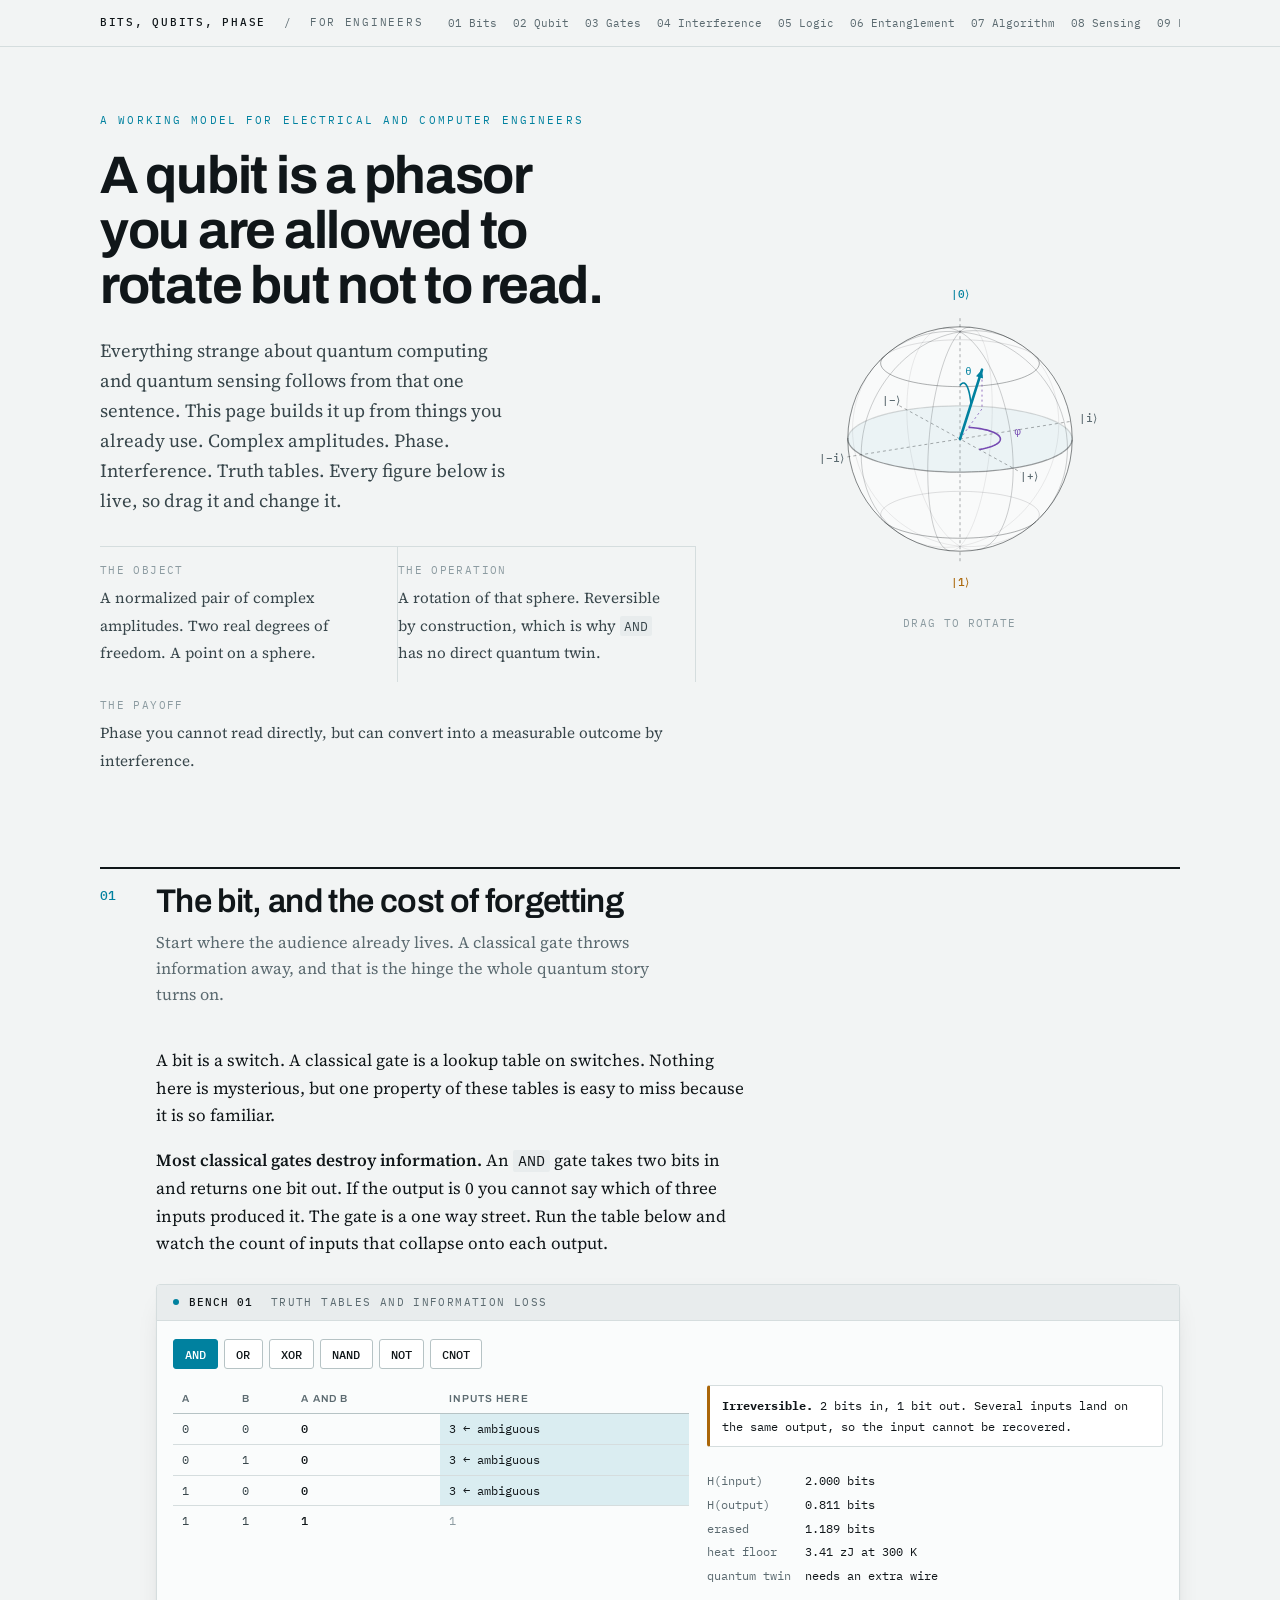
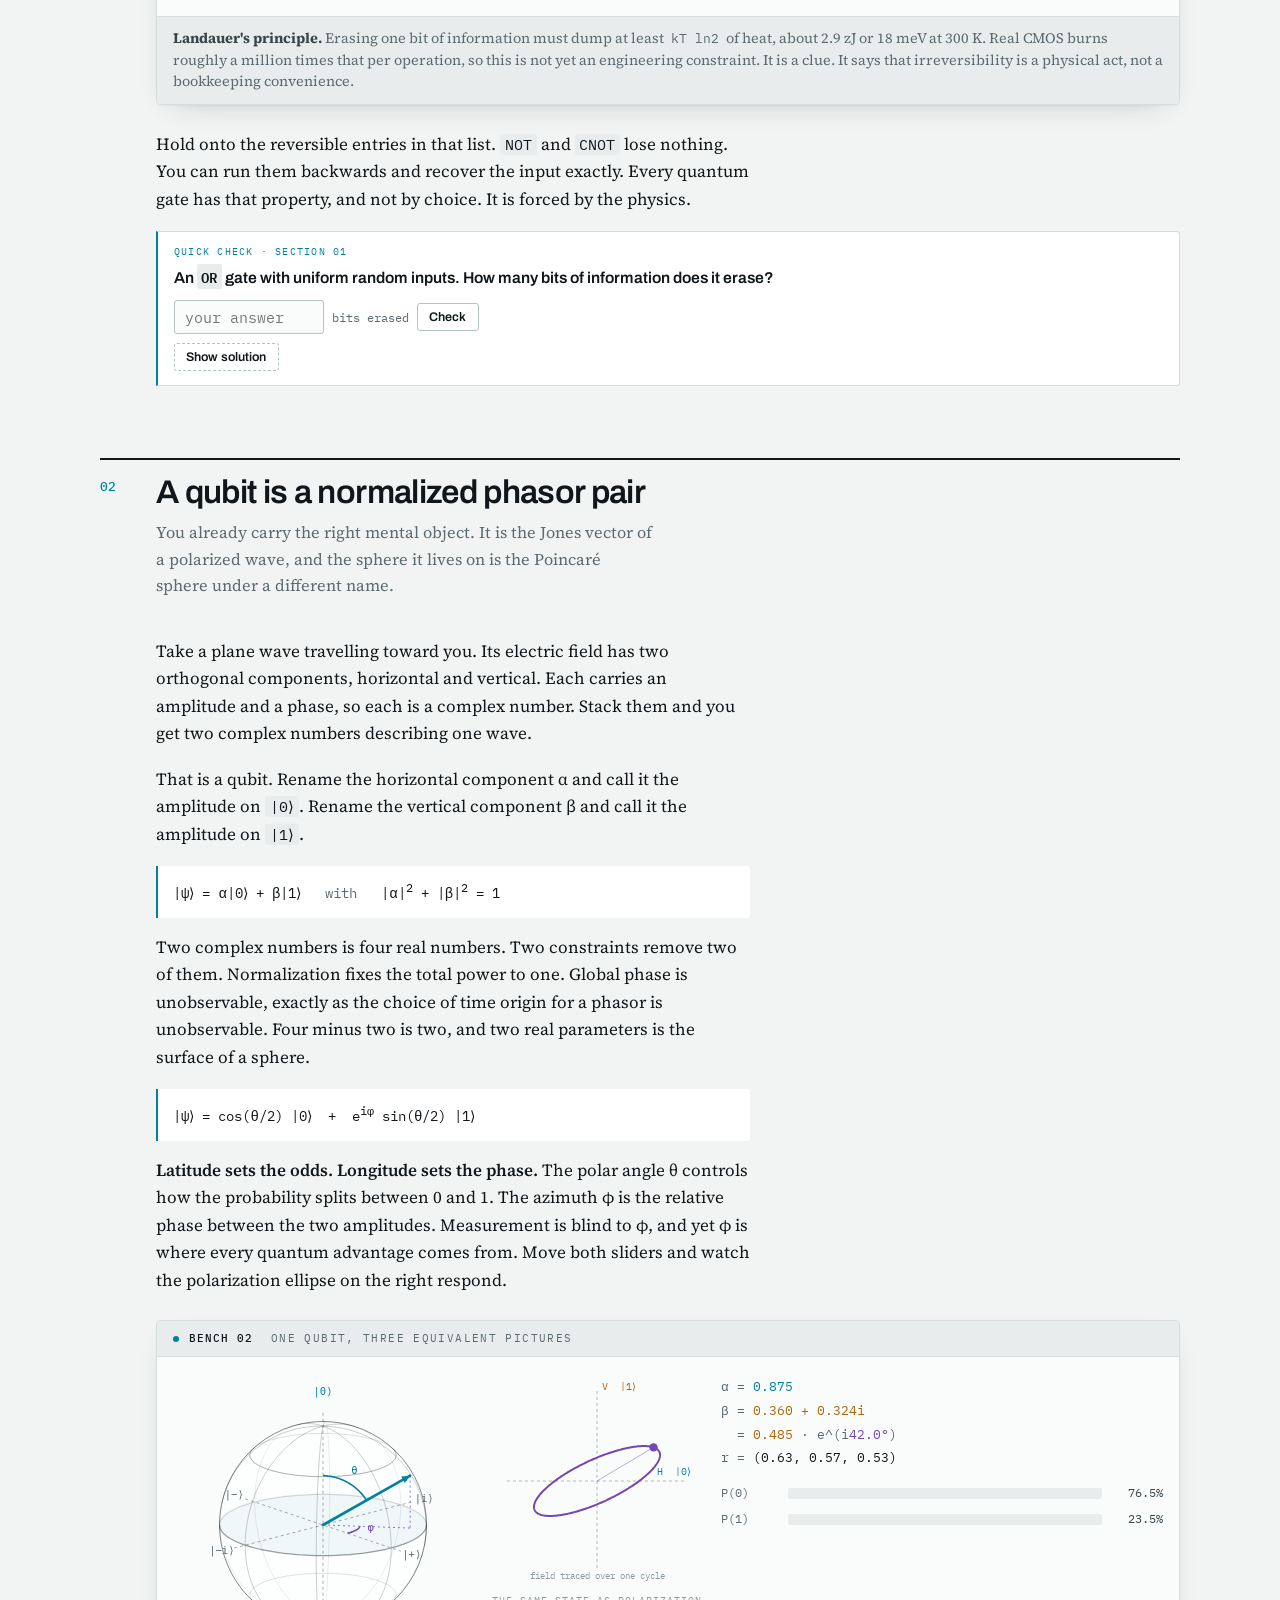
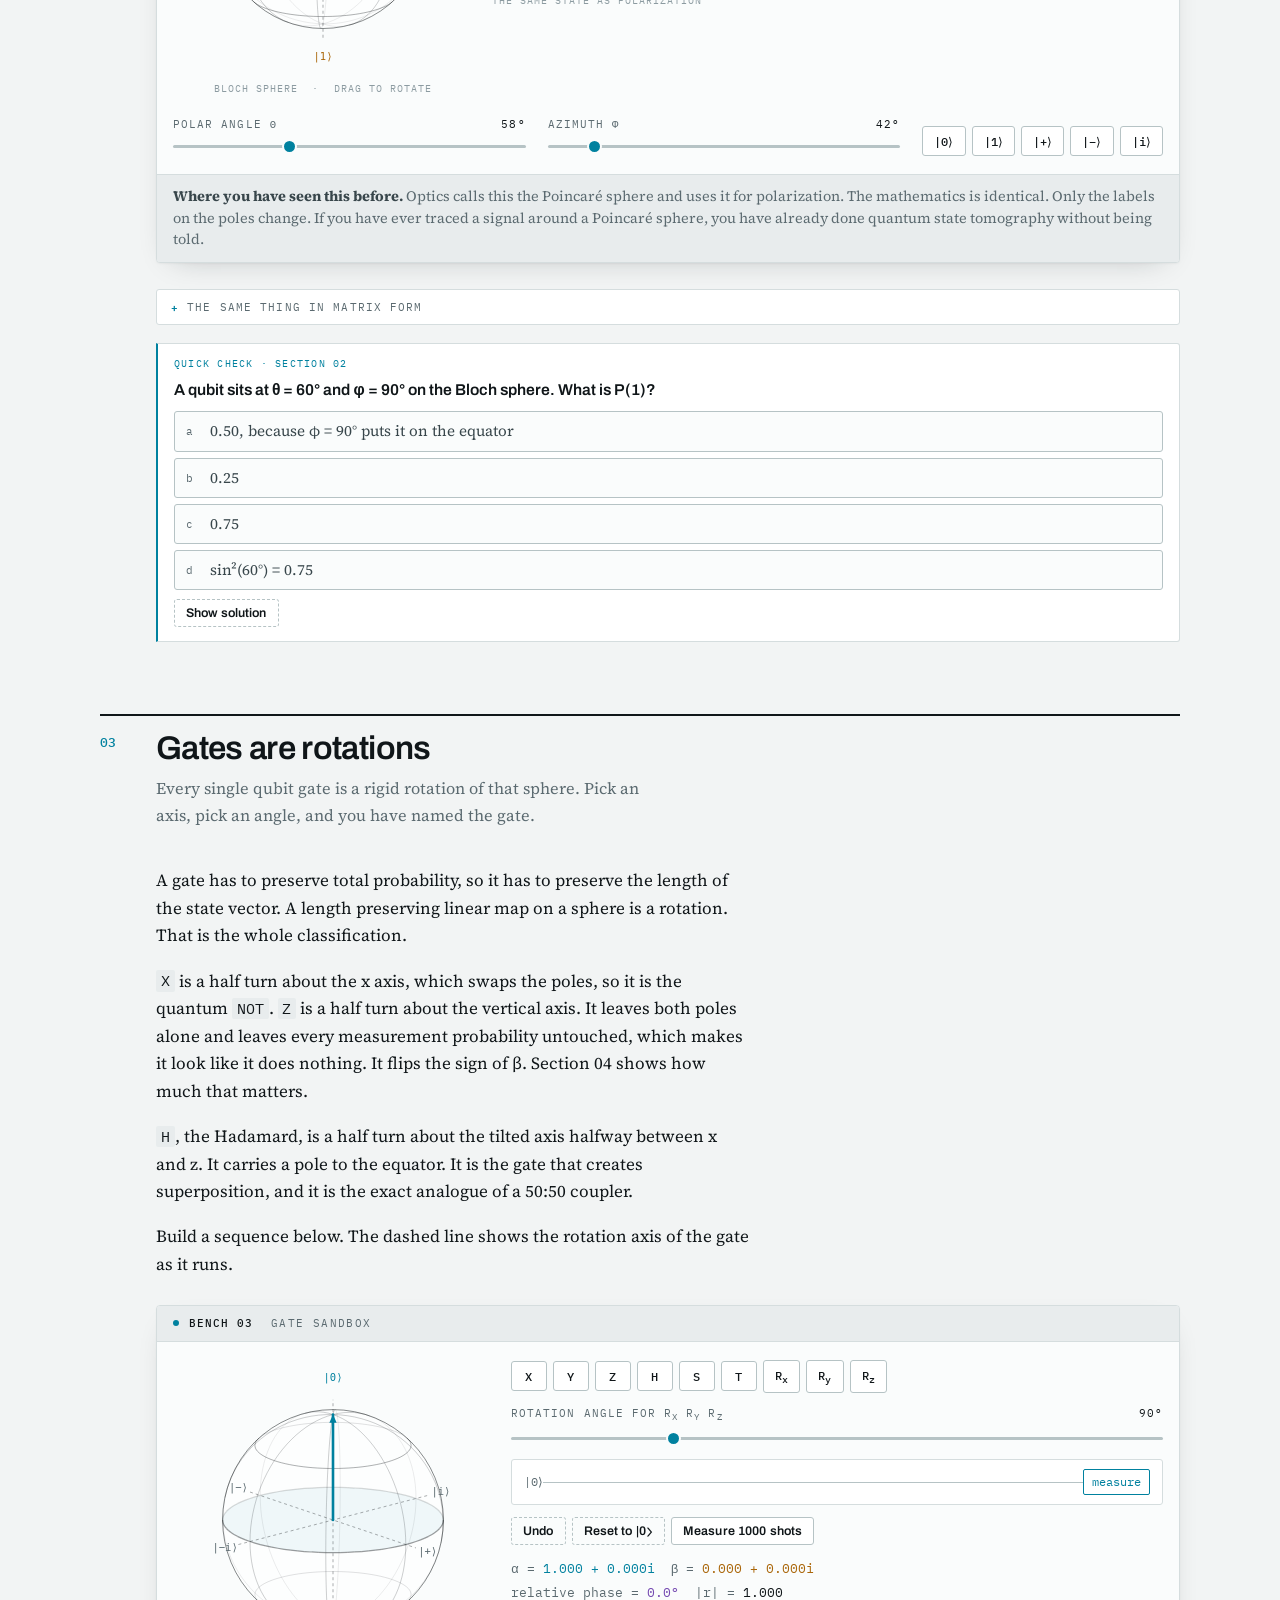
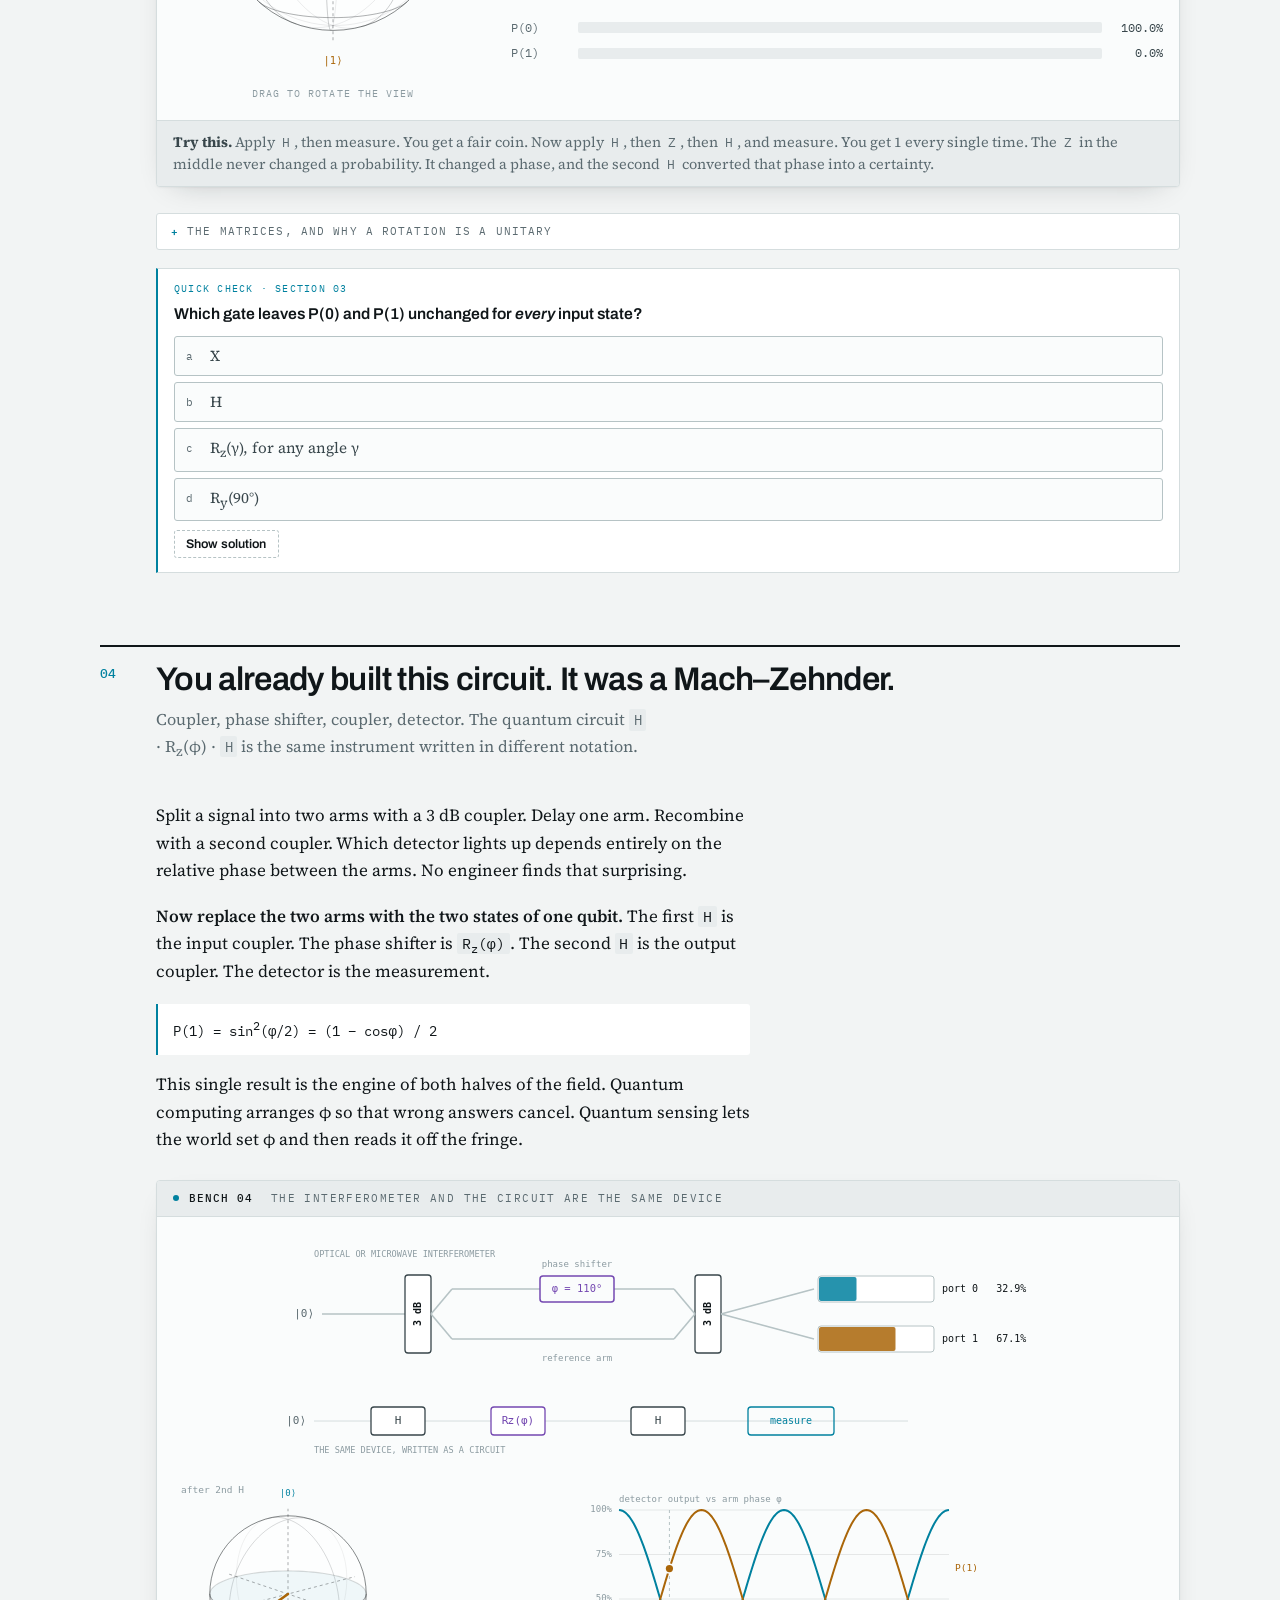
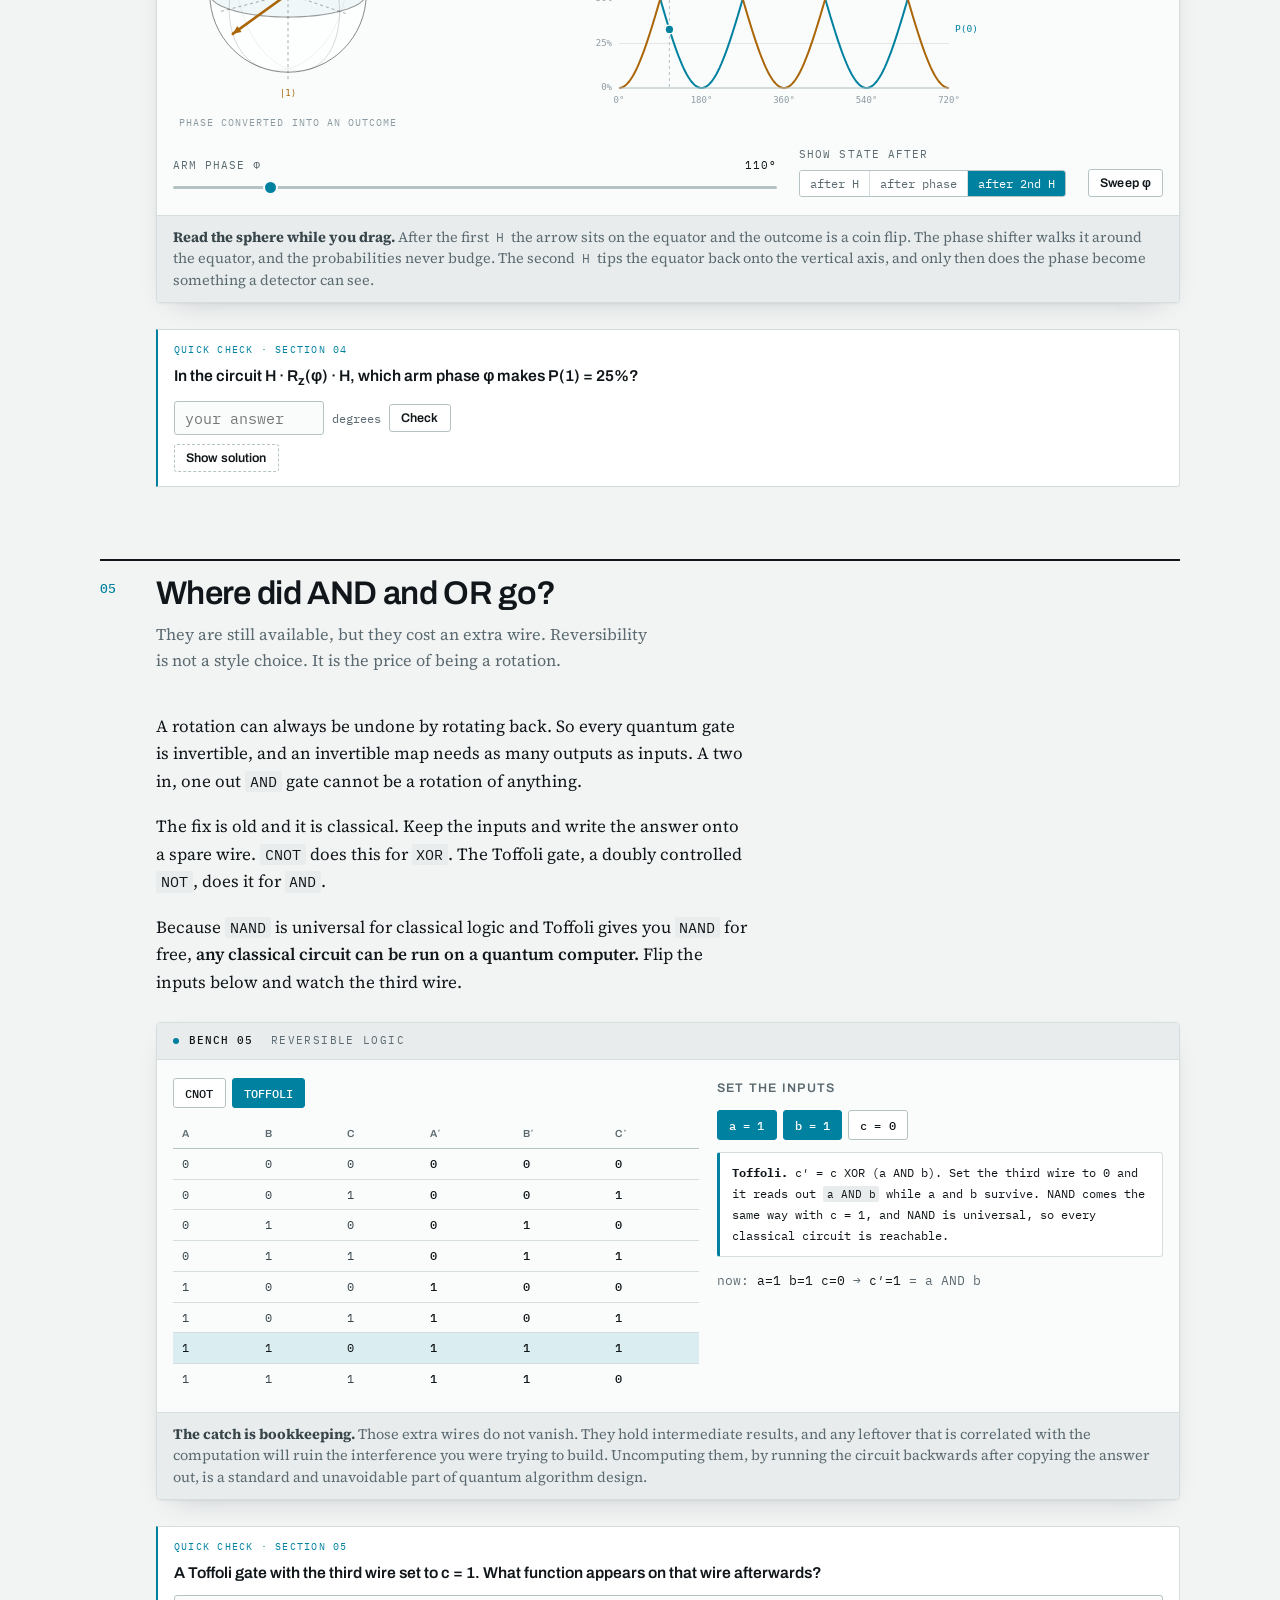
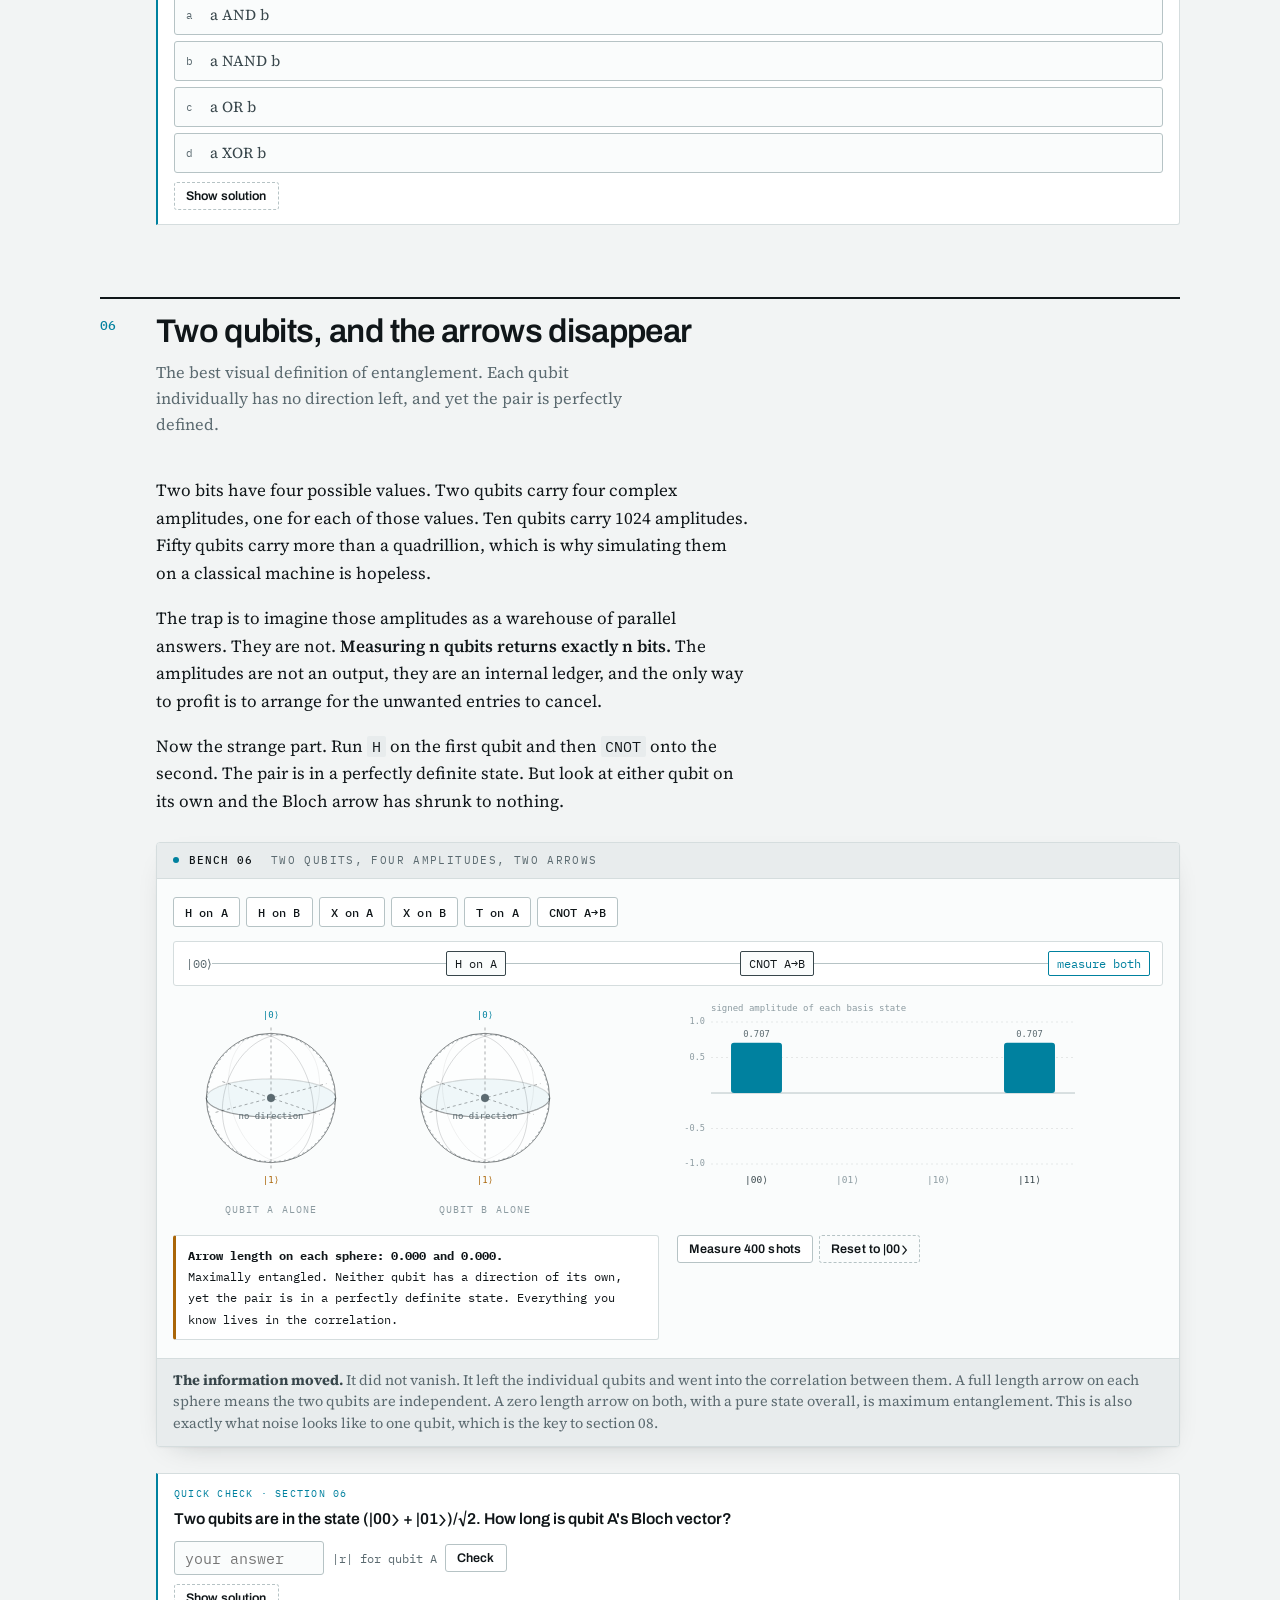
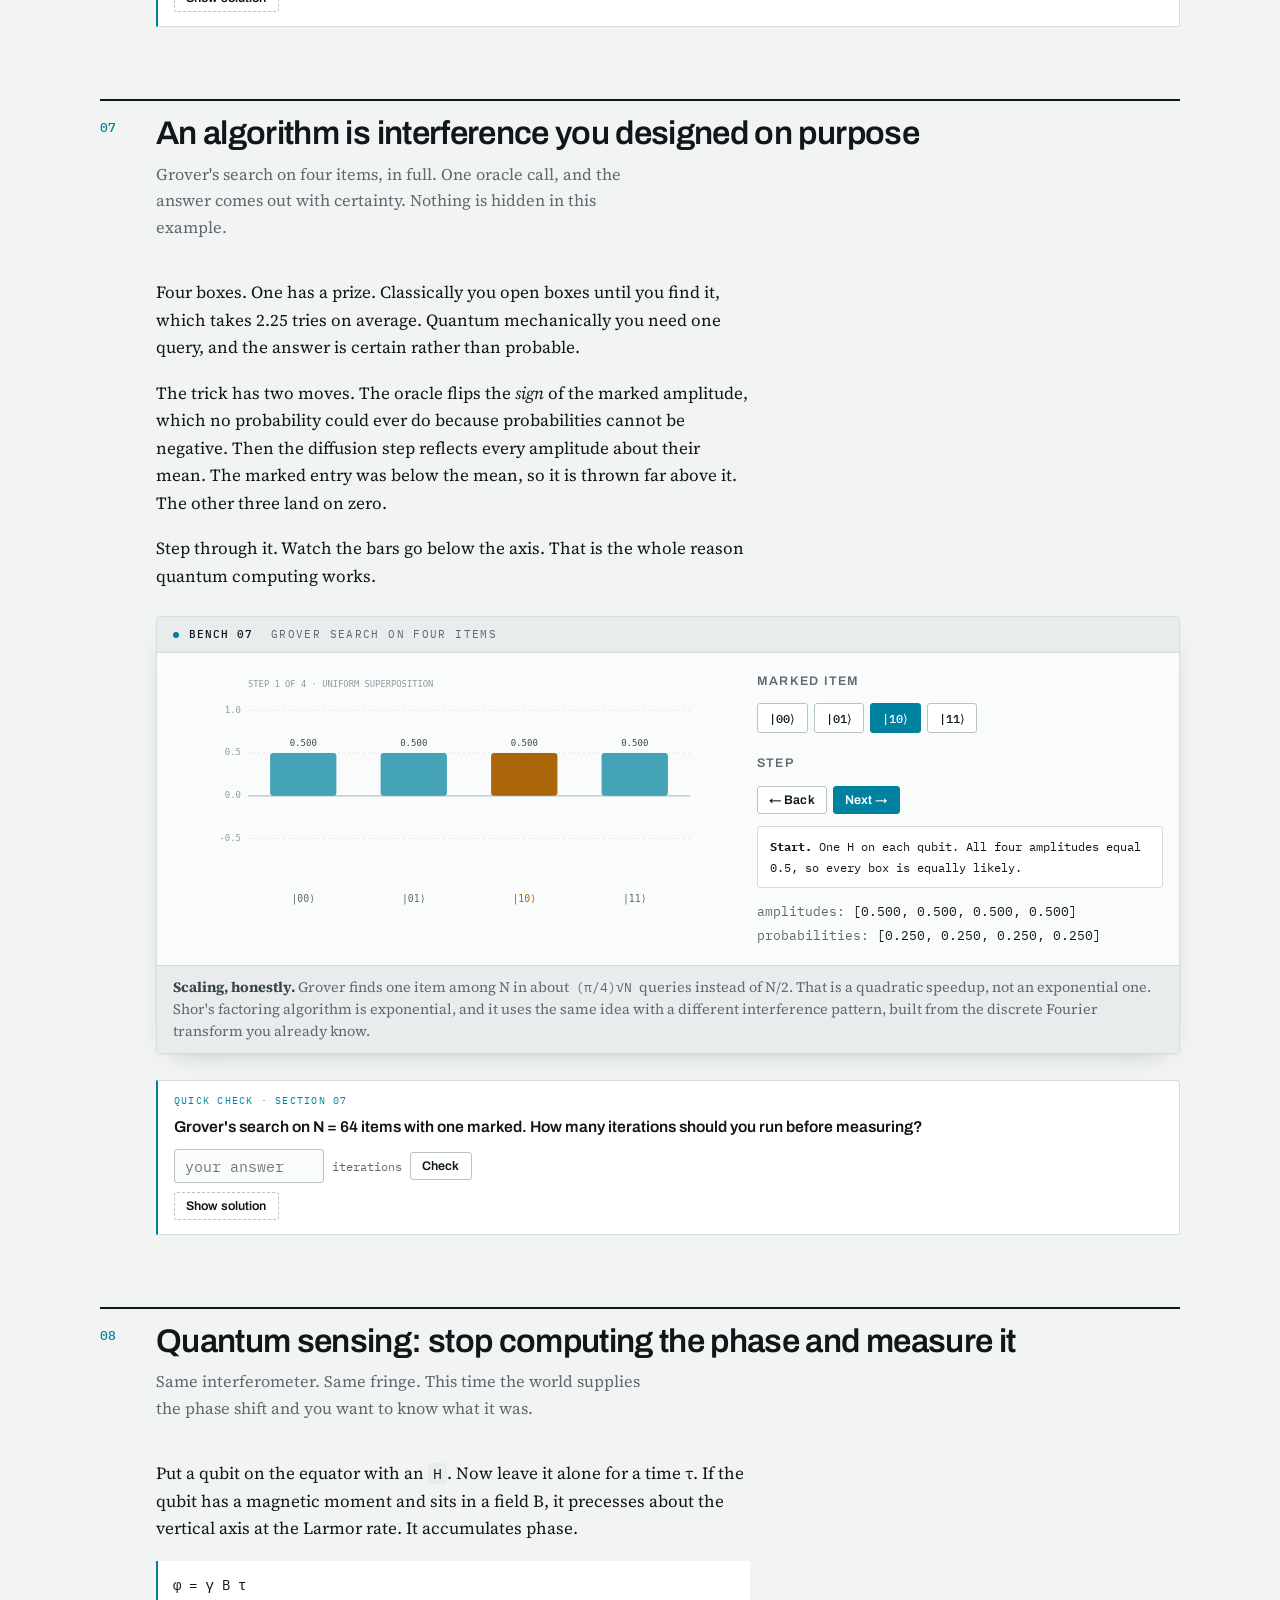
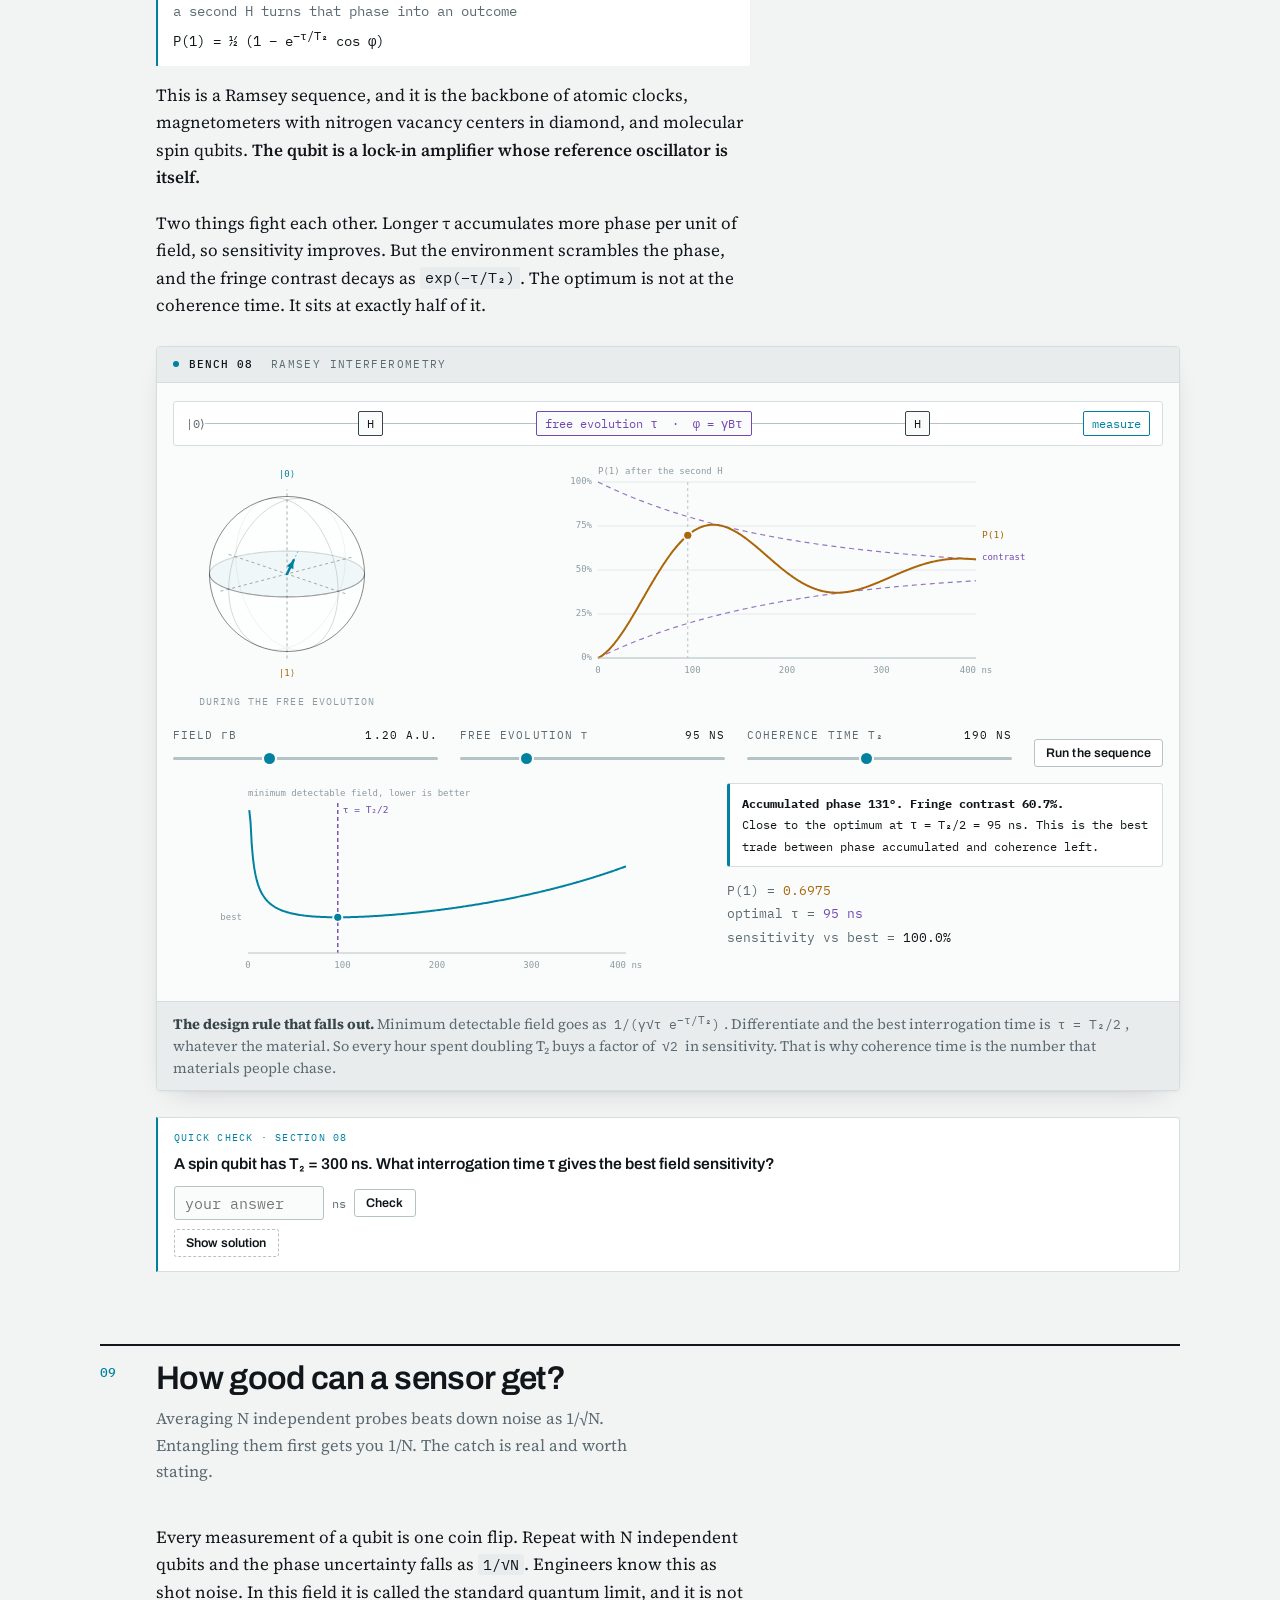
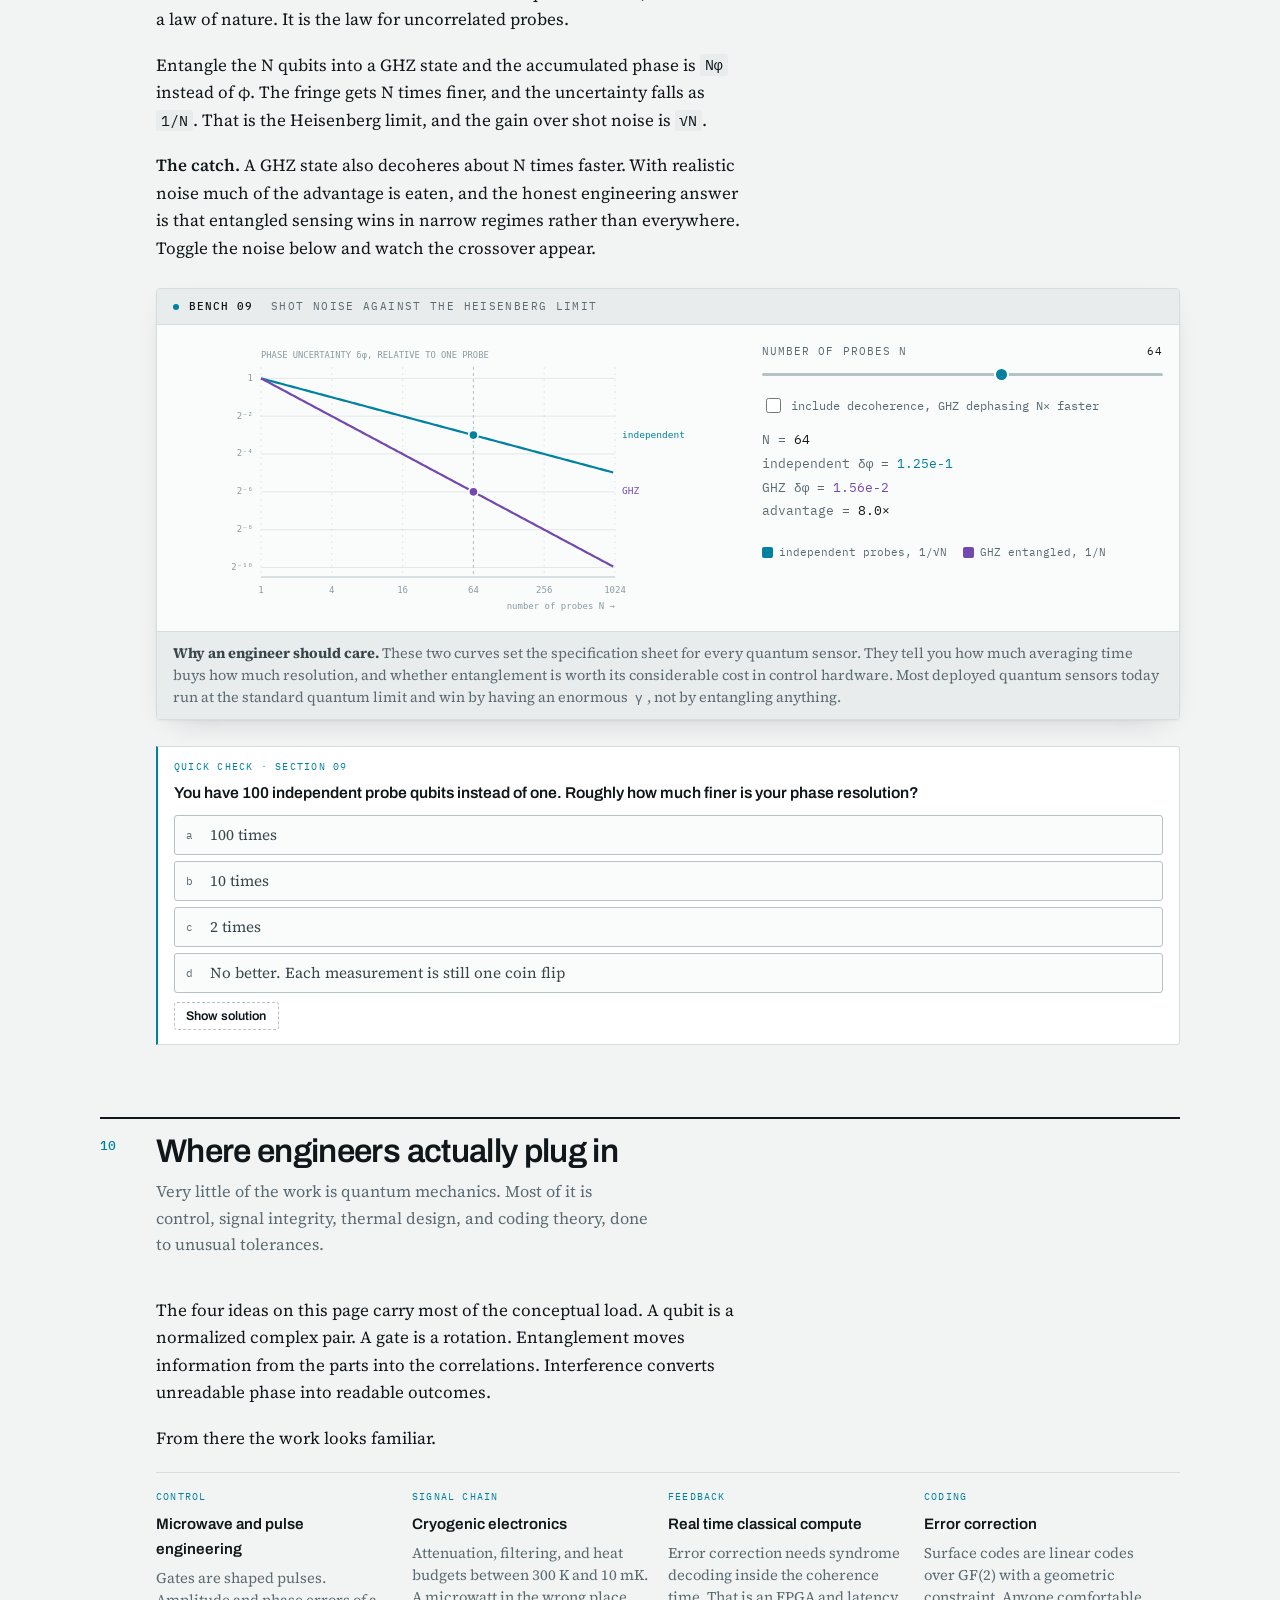
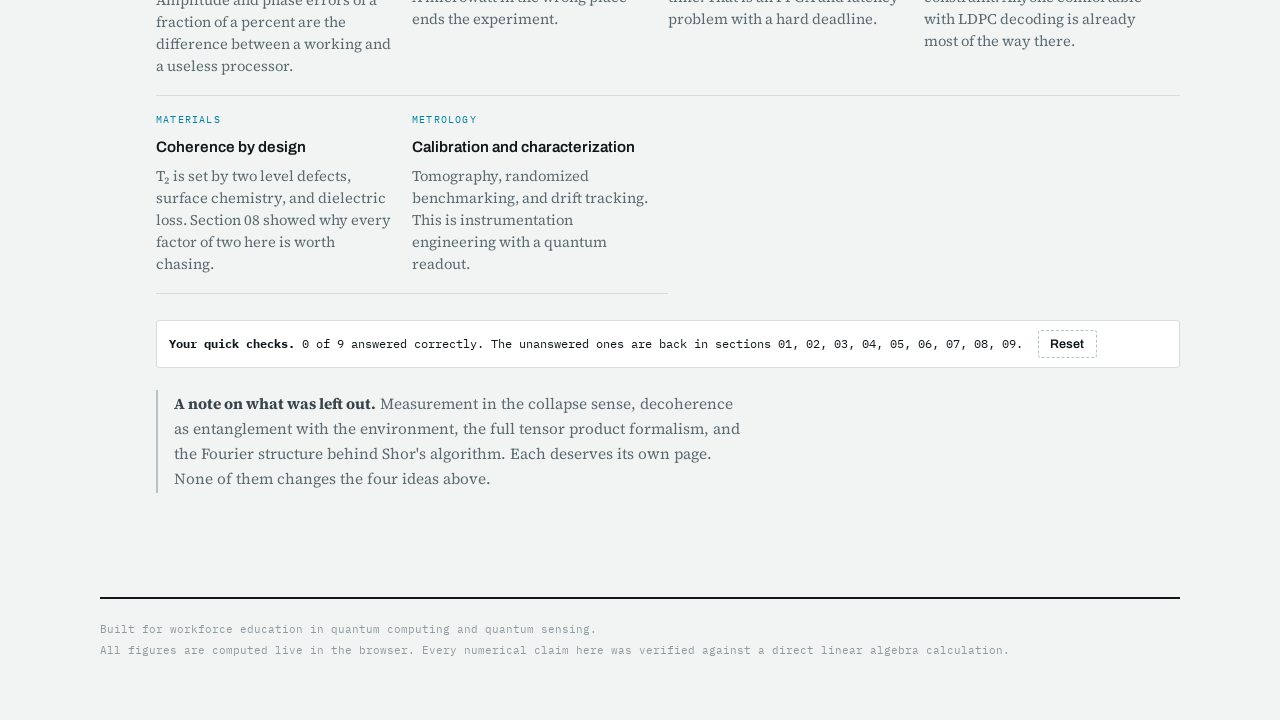
==== docs/Bits_Qubits_and_Phase.html @ a334ed0c "Quantum: six interactive web modules, companion notebook, GitHub Pages setup" ====
<!doctype html>
<html lang="en">
<head>
<meta charset="utf-8">
<meta name="viewport" content="width=device-width,initial-scale=1">
<meta name="description" content="An interactive module that builds quantum computing and quantum sensing from phasors, polarization, and truth tables, for electrical and computer engineers.">
<style>:root{color-scheme:light dark}body{margin:0}img{max-width:100%}[hidden]{display:none!important}</style>
</head>
<body>
<title>Bits, Qubits, and Phase</title>
<link rel="preconnect" href="https://fonts.googleapis.com">
<link rel="preconnect" href="https://fonts.gstatic.com" crossorigin>
<link rel="stylesheet" href="https://fonts.googleapis.com/css2?family=Archivo:wght@500;600;700&family=IBM+Plex+Mono:wght@400;500;600&family=Source+Serif+4:opsz,wght@8..60,400;8..60,600&display=swap">
<style>
:root{
  --ground:#F2F4F4; --surface:#FFFFFF; --surface-2:#E8ECED; --bench:#FAFCFC;
  --ink:#101619; --ink-2:#38464B; --muted:#5B6A70; --faint:#8C9BA1;
  --rule:#D5DDDE; --rule-strong:#B6C3C5;
  --zero:#00819F; --one:#AA6609; --phase:#7448B1;
  --zero-soft:rgba(0,129,159,.13); --one-soft:rgba(170,102,9,.13); --phase-soft:rgba(116,72,177,.13);
  --grid:rgba(16,22,25,.09); --sphere:rgba(16,22,25,.55);
  --shade:rgba(0,129,159,.05);
  --shadow:0 1px 2px rgba(16,22,25,.04), 0 10px 30px -18px rgba(16,22,25,.30);
  --sel:rgba(0,129,159,.16);
}
@media (prefers-color-scheme: dark){
  :root:not([data-theme="light"]){
    --ground:#0D1214; --surface:#141B1E; --surface-2:#1C2528; --bench:#101A1D;
    --ink:#E4EDEF; --ink-2:#BAC8CC; --muted:#8FA1A7; --faint:#6B7B81;
    --rule:#243033; --rule-strong:#35464B;
    --zero:#1E9FA5; --one:#B97830; --phase:#906FC6;
    --zero-soft:rgba(30,159,165,.15); --one-soft:rgba(185,120,48,.16); --phase-soft:rgba(144,111,198,.16);
    --grid:rgba(228,237,239,.10); --sphere:rgba(228,237,239,.50);
    --shade:rgba(30,159,165,.05);
    --shadow:0 1px 2px rgba(0,0,0,.35), 0 12px 34px -20px rgba(0,0,0,.8);
    --sel:rgba(30,159,165,.18);
  }
}
:root[data-theme="dark"]{
  --ground:#0D1214; --surface:#141B1E; --surface-2:#1C2528; --bench:#101A1D;
  --ink:#E4EDEF; --ink-2:#BAC8CC; --muted:#8FA1A7; --faint:#6B7B81;
  --rule:#243033; --rule-strong:#35464B;
  --zero:#1E9FA5; --one:#B97830; --phase:#906FC6;
  --zero-soft:rgba(30,159,165,.15); --one-soft:rgba(185,120,48,.16); --phase-soft:rgba(144,111,198,.16);
  --grid:rgba(228,237,239,.10); --sphere:rgba(228,237,239,.50);
  --shade:rgba(30,159,165,.05);
  --shadow:0 1px 2px rgba(0,0,0,.35), 0 12px 34px -20px rgba(0,0,0,.8);
  --sel:rgba(30,159,165,.18);
}

*{box-sizing:border-box}
body{
  background:var(--ground); color:var(--ink);
  font-family:"Source Serif 4","Iowan Old Style",Georgia,serif;
  font-size:17px; line-height:1.62;
  margin:0; padding-inline:20px; padding-block:0;
  -webkit-font-smoothing:antialiased;
}
.wrap{max-width:1080px;margin:0 auto}
.prose{max-width:66ch}
h1,h2,h3,h4,.mono,.eyebrow,.btn,label,th,.tab{font-family:Archivo,"Helvetica Neue",Arial,sans-serif}
.mono,.eq,.num,code,.eyebrow,.tag,kbd{font-family:"IBM Plex Mono",ui-monospace,"SF Mono",Menlo,monospace}
h1{font-size:clamp(2.1rem,5.4vw,3.3rem);line-height:1.04;font-weight:700;letter-spacing:-.024em;margin:0;text-wrap:balance}
h2{font-size:clamp(1.5rem,3.1vw,2.05rem);line-height:1.14;font-weight:600;letter-spacing:-.02em;margin:0;text-wrap:balance}
h3{font-size:1.12rem;font-weight:600;letter-spacing:-.008em;margin:0 0 .35em;text-wrap:balance}
h4{font-size:.78rem;font-weight:600;letter-spacing:.1em;text-transform:uppercase;margin:0;color:var(--muted)}
p{margin:0 0 1.05em}
a{color:inherit;text-underline-offset:3px;text-decoration-color:var(--rule-strong)}
strong{font-weight:600}
em{font-style:italic}
:focus-visible{outline:2px solid var(--zero);outline-offset:2px;border-radius:2px}

/* ---------- masthead ---------- */
.top{
  position:sticky;top:0;z-index:40;background:color-mix(in srgb,var(--ground) 88%,transparent);
  backdrop-filter:blur(10px);border-bottom:1px solid var(--rule);
  margin-inline:-20px;padding-inline:20px;
}
.topin{max-width:1080px;margin:0 auto;display:flex;align-items:center;gap:18px;height:46px}
.brand{font-family:"IBM Plex Mono",monospace;font-size:.68rem;letter-spacing:.16em;text-transform:uppercase;color:var(--muted);white-space:nowrap;flex:0 1 auto;min-width:0;max-width:52%;overflow:hidden;text-overflow:ellipsis}
.brand b{color:var(--ink);font-weight:500}
.tocbar{display:flex;gap:2px;overflow-x:auto;scrollbar-width:none;flex:1;margin-left:auto}
.tocbar::-webkit-scrollbar{display:none}
.tocbar a{
  font-family:"IBM Plex Mono",monospace;font-size:.7rem;color:var(--muted);text-decoration:none;
  padding:4px 7px;border-radius:3px;white-space:nowrap;transition:background .15s,color .15s;
}
.tocbar a:hover{background:var(--surface-2);color:var(--ink)}
.tocbar a.on{color:var(--ink);background:var(--sel)}

/* ---------- hero ---------- */
.hero{display:grid;grid-template-columns:minmax(0,1.15fr) minmax(0,.85fr);gap:44px;align-items:center;padding-block:64px 52px}
.kicker{font-family:"IBM Plex Mono",monospace;font-size:.7rem;letter-spacing:.19em;text-transform:uppercase;color:var(--zero);margin-bottom:20px}
.stand{font-size:1.16rem;color:var(--ink-2);margin-top:22px;max-width:46ch}
.herofig{position:relative;display:flex;flex-direction:column;align-items:center;gap:10px}
.herohint{font-family:"IBM Plex Mono",monospace;font-size:.66rem;letter-spacing:.1em;text-transform:uppercase;color:var(--faint)}
.claims{display:flex;flex-wrap:wrap;gap:0;margin-top:30px;border-top:1px solid var(--rule)}
.claim{flex:1 1 210px;padding:15px 20px 15px 0;border-right:1px solid var(--rule)}
.claim:last-child{border-right:none}
.claim .n{font-family:"IBM Plex Mono",monospace;font-size:.66rem;letter-spacing:.13em;color:var(--faint);display:block;margin-bottom:5px}
.claim .t{font-size:.95rem;line-height:1.42;color:var(--ink-2)}

/* ---------- sections ---------- */
section{padding-block:26px 46px;scroll-margin-top:60px}
.shead{display:grid;grid-template-columns:56px minmax(0,1fr);gap:0;align-items:start;margin-bottom:22px;border-top:2px solid var(--ink);padding-top:14px}
.snum{font-family:"IBM Plex Mono",monospace;font-size:.8rem;font-weight:500;color:var(--zero);padding-top:.25em}
.sdek{color:var(--muted);font-size:1.02rem;margin-top:.5em;max-width:62ch}
.body{display:grid;grid-template-columns:56px minmax(0,1fr);gap:0}
.body > .col{min-width:0}

/* ---------- bench (interactive panel) ---------- */
.bench{
  background:var(--bench);border:1px solid var(--rule);border-radius:4px;
  margin:26px 0;box-shadow:var(--shadow);overflow:hidden;
}
.blab{
  display:flex;align-items:center;gap:10px;flex-wrap:wrap;
  padding:9px 16px;border-bottom:1px solid var(--rule);background:var(--surface-2);
  font-family:"IBM Plex Mono",monospace;font-size:.66rem;letter-spacing:.13em;text-transform:uppercase;color:var(--muted);
}
.blab .dot{width:6px;height:6px;border-radius:50%;background:var(--zero);flex:none}
.blab b{color:var(--ink);font-weight:500;letter-spacing:.09em}
.bbody{padding:18px 16px}
.bfoot{padding:11px 16px;border-top:1px solid var(--rule);background:var(--surface-2);font-size:.9rem;color:var(--muted);line-height:1.5}
.bfoot b{color:var(--ink-2)}

.row{display:flex;gap:18px;flex-wrap:wrap;align-items:flex-start}
.row > *{min-width:0}
.grow{flex:1 1 280px}
.stack{display:flex;flex-direction:column;gap:12px}
.stack > .ctrl{flex:0 0 auto}

/* ---------- controls ---------- */
.ctrls{display:flex;flex-wrap:wrap;gap:14px 22px;align-items:flex-end}
.ctrl{display:flex;flex-direction:column;gap:5px;flex:1 1 170px;min-width:150px}
.ctrl > label{font-family:"IBM Plex Mono",monospace;font-size:.66rem;letter-spacing:.1em;text-transform:uppercase;color:var(--muted);display:flex;justify-content:space-between;gap:8px}
.ctrl > label .v{color:var(--ink);font-variant-numeric:tabular-nums}
input[type=range]{
  -webkit-appearance:none;appearance:none;width:100%;height:18px;background:transparent;margin:0;cursor:pointer;
}
input[type=range]::-webkit-slider-runnable-track{height:3px;background:var(--rule-strong);border-radius:2px}
input[type=range]::-moz-range-track{height:3px;background:var(--rule-strong);border-radius:2px}
input[type=range]::-webkit-slider-thumb{-webkit-appearance:none;width:15px;height:15px;border-radius:50%;background:var(--zero);margin-top:-6px;border:2px solid var(--bench)}
input[type=range]::-moz-range-thumb{width:13px;height:13px;border-radius:50%;background:var(--zero);border:2px solid var(--bench)}
.btn{
  font-size:.78rem;font-weight:600;letter-spacing:.01em;padding:6px 11px;border-radius:3px;
  background:var(--surface);color:var(--ink);border:1px solid var(--rule-strong);cursor:pointer;
  transition:background .13s,border-color .13s,transform .06s;
}
.btn:hover{background:var(--surface-2);border-color:var(--ink-2)}
.btn:active{transform:translateY(1px)}
.btn.on{background:var(--zero);border-color:var(--zero);color:#fff}
.btn.gate{font-family:"IBM Plex Mono",monospace;font-weight:500;min-width:36px;text-align:center}
.btn.ghost{background:transparent;border-style:dashed}
.btn.wide{width:100%}
.btnrow{display:flex;flex-wrap:wrap;gap:6px;align-items:center}
.btnrow .sep{width:1px;align-self:stretch;background:var(--rule);margin-inline:4px}
.seg{display:inline-flex;border:1px solid var(--rule-strong);border-radius:3px;overflow:hidden}
.seg button{font-family:"IBM Plex Mono",monospace;font-size:.72rem;padding:5px 10px;background:var(--surface);color:var(--muted);border:none;border-right:1px solid var(--rule);cursor:pointer}
.seg button:last-child{border-right:none}
.seg button.on{background:var(--zero);color:#fff}
.swrap{display:flex;align-items:center;gap:7px;font-family:"IBM Plex Mono",monospace;font-size:.72rem;color:var(--muted);cursor:pointer;user-select:none}
input[type=checkbox]{accent-color:var(--zero);width:15px;height:15px;cursor:pointer}

/* ---------- canvas ---------- */
canvas{display:block;max-width:100%;touch-action:pan-y}
.cvwrap{display:flex;flex-direction:column;align-items:center;gap:6px}
.cvcap{font-family:"IBM Plex Mono",monospace;font-size:.64rem;letter-spacing:.1em;text-transform:uppercase;color:var(--faint);text-align:center}

/* ---------- readouts ---------- */
.read{font-family:"IBM Plex Mono",monospace;font-size:.8rem;line-height:1.85;font-variant-numeric:tabular-nums}
.read .k{color:var(--muted)}
.read .z{color:var(--zero)}
.read .o{color:var(--one)}
.read .p{color:var(--phase)}
.pbar{display:flex;flex-direction:column;gap:7px;margin-top:2px}
.pb{display:grid;grid-template-columns:58px minmax(0,1fr) 52px;gap:9px;align-items:center;font-family:"IBM Plex Mono",monospace;font-size:.73rem;font-variant-numeric:tabular-nums}
.pb .track{height:11px;background:var(--surface-2);border-radius:2px;overflow:hidden}
.pb .fill{height:100%;border-radius:2px;transition:width .22s ease}
.pb .lbl{color:var(--muted)}
.pb .val{text-align:right;color:var(--ink-2)}

/* ---------- tables ---------- */
.tbl{width:100%;border-collapse:collapse;font-family:"IBM Plex Mono",monospace;font-size:.76rem;font-variant-numeric:tabular-nums}
.tbl th{font-family:Archivo,sans-serif;font-size:.64rem;letter-spacing:.11em;text-transform:uppercase;color:var(--muted);font-weight:600;text-align:left;padding:6px 9px;border-bottom:1px solid var(--rule-strong)}
.tbl td{padding:5px 9px;border-bottom:1px solid var(--rule);color:var(--ink-2)}
.tbl tr:last-child td{border-bottom:none}
.tbl td.hi{background:var(--zero-soft);color:var(--ink)}
.tbl td.lo{color:var(--faint)}
.tbl .out{color:var(--ink);font-weight:500}
.tblscroll{overflow-x:auto;-webkit-overflow-scrolling:touch}

/* ---------- equations & notes ---------- */
.eq{
  display:block;font-size:.88rem;line-height:1.9;color:var(--ink);
  background:var(--surface);border-left:2px solid var(--zero);
  padding:11px 15px;margin:16px 0;border-radius:0 3px 3px 0;overflow-x:auto;white-space:nowrap;
}
.eq .c{color:var(--muted)}
.inl{font-family:"IBM Plex Mono",monospace;font-size:.88em;background:var(--surface-2);padding:.08em .32em;border-radius:2px}
.note{border-left:2px solid var(--rule-strong);padding:2px 0 2px 16px;margin:18px 0;color:var(--muted);font-size:.96rem}
.note b{color:var(--ink-2)}
details.math{margin:16px 0;border:1px solid var(--rule);border-radius:3px;background:var(--surface);overflow:hidden}
details.math > summary{
  cursor:pointer;padding:8px 14px;font-family:"IBM Plex Mono",monospace;font-size:.7rem;
  letter-spacing:.1em;text-transform:uppercase;color:var(--muted);list-style:none;
  display:flex;align-items:center;gap:8px;
}
details.math > summary::-webkit-details-marker{display:none}
details.math > summary::before{content:"+";color:var(--zero);font-weight:600}
details.math[open] > summary::before{content:"\2212"}
details.math > summary:hover{color:var(--ink)}
.mathbody{padding:2px 16px 14px;font-size:.95rem;border-top:1px solid var(--rule)}
.mathbody .eq{background:var(--bench);margin:12px 0}
.matrix{display:inline-grid;grid-template-columns:repeat(2,minmax(52px,auto));gap:2px 12px;font-family:"IBM Plex Mono",monospace;font-size:.8rem;
  border-left:2px solid var(--ink-2);border-right:2px solid var(--ink-2);padding:6px 10px;text-align:right;font-variant-numeric:tabular-nums}
.kv{display:grid;grid-template-columns:auto minmax(0,1fr);gap:4px 14px;font-family:"IBM Plex Mono",monospace;font-size:.76rem;font-variant-numeric:tabular-nums}
.kv dt{color:var(--muted)}
.kv dd{margin:0;color:var(--ink)}
.verdict{font-family:"IBM Plex Mono",monospace;font-size:.78rem;line-height:1.7;padding:9px 12px;border-radius:3px;background:var(--surface);border:1px solid var(--rule)}
.verdict.bad{border-left:3px solid var(--one)}
.verdict.good{border-left:3px solid var(--zero)}
.tag{display:inline-block;font-size:.63rem;letter-spacing:.11em;text-transform:uppercase;padding:2px 6px;border-radius:2px;background:var(--surface-2);color:var(--muted)}
.tag.z{background:var(--zero-soft);color:var(--zero)}
.tag.o{background:var(--one-soft);color:var(--one)}
.tag.p{background:var(--phase-soft);color:var(--phase)}
.legend{display:flex;flex-wrap:wrap;gap:5px 16px;font-family:"IBM Plex Mono",monospace;font-size:.68rem;color:var(--muted);margin-top:9px}
.legend span{display:flex;align-items:center;gap:6px}
.legend i{width:11px;height:11px;border-radius:2px;display:block;flex:none}

/* ---------- circuit strip ---------- */
.circ{display:flex;align-items:center;gap:0;flex-wrap:wrap;font-family:"IBM Plex Mono",monospace;font-size:.76rem;
  padding:9px 12px;background:var(--surface);border:1px solid var(--rule);border-radius:3px;min-height:42px}
.circ .wire{height:1px;background:var(--rule-strong);flex:1 0 14px;min-width:14px}
.circ .op{border:1px solid var(--ink-2);background:var(--bench);padding:2px 8px;border-radius:2px;color:var(--ink);white-space:nowrap}
.circ .op.ph{border-color:var(--phase);color:var(--phase)}
.circ .ket{color:var(--muted);white-space:nowrap}
.circ .mtr{border:1px solid var(--zero);color:var(--zero);padding:2px 8px;border-radius:2px}

/* ---------- closing ---------- */
.roles{display:grid;grid-template-columns:repeat(auto-fit,minmax(215px,1fr));gap:0;border-top:1px solid var(--rule);margin-top:20px}
.role{padding:16px 20px 18px 0;border-bottom:1px solid var(--rule)}
.role h5{font-family:Archivo,sans-serif;font-size:.95rem;font-weight:600;margin:0 0 5px;color:var(--ink)}
.role p{font-size:.92rem;color:var(--muted);margin:0;line-height:1.5}
.role .n{font-family:"IBM Plex Mono",monospace;font-size:.62rem;letter-spacing:.12em;color:var(--zero);display:block;margin-bottom:7px}
footer{border-top:2px solid var(--ink);margin-top:40px;padding:20px 0 60px;font-family:"IBM Plex Mono",monospace;font-size:.7rem;color:var(--faint);line-height:1.8}

@media (max-width:880px){
  .hero{grid-template-columns:1fr;gap:30px;padding-block:40px 34px}
  .shead,.body{grid-template-columns:1fr}
  .snum{margin-bottom:6px;padding-top:0}
  .claim{border-right:none;border-bottom:1px solid var(--rule);padding-right:0}
  .claim:last-child{border-bottom:none}
  body{font-size:16.5px}
}
@media (prefers-reduced-motion:reduce){
  *{animation-duration:.001ms !important;transition-duration:.001ms !important}
}
</style>
<style>
/* ---- quick checks with an answer box ---- */
.quiz{margin:18px 0 0;border:1px solid var(--rule);border-left:2px solid var(--zero);background:var(--surface);border-radius:0 3px 3px 0;padding:12px 16px 14px}
.quiz .qh{font-family:"IBM Plex Mono",monospace;font-size:.64rem;letter-spacing:.12em;text-transform:uppercase;color:var(--zero);margin-bottom:6px;display:flex;justify-content:space-between;gap:10px}
.quiz .qh .st{color:var(--muted)}
.quiz .qt{font-family:Archivo,sans-serif;font-weight:600;font-size:.98rem;line-height:1.4;color:var(--ink);margin-bottom:11px;text-wrap:balance}
.quiz .opts{display:flex;flex-direction:column;gap:6px}
.quiz .opt{display:flex;gap:10px;align-items:flex-start;text-align:left;padding:8px 11px;border:1px solid var(--rule-strong);border-radius:3px;background:var(--bench);cursor:pointer;font-family:"Source Serif 4",Georgia,serif;font-size:.95rem;line-height:1.45;color:var(--ink-2);transition:border-color .12s,background .12s}
.quiz .opt:hover{border-color:var(--ink-2)}
.quiz .opt .L{font-family:"IBM Plex Mono",monospace;font-size:.7rem;color:var(--muted);padding-top:3px;min-width:14px;flex:none}
.quiz .opt.right{border-color:var(--zero);background:var(--zero-soft);color:var(--ink)}
.quiz .opt.wrong{border-color:var(--one);background:var(--one-soft)}
.quiz .opt:disabled{cursor:default}
.quiz .num{display:flex;gap:8px;align-items:center;flex-wrap:wrap}
.quiz .num .u{font-family:"IBM Plex Mono",monospace;font-size:.78rem;color:var(--muted)}
.quiz input[type=text]{font-family:"IBM Plex Mono",monospace;font-size:.95rem;padding:6px 10px;border:1px solid var(--rule-strong);border-radius:3px;background:var(--bench);color:var(--ink);width:150px}
.quiz input[type=text]:disabled{color:var(--muted)}
.quiz .fb{margin-top:10px;padding:9px 12px;border-radius:3px;font-size:.95rem;line-height:1.5;color:var(--ink-2);border-left:3px solid var(--rule-strong);background:var(--bench)}
.quiz .fb.ok{border-left-color:var(--zero)}
.quiz .fb.no{border-left-color:var(--one)}
.quiz .fb b{color:var(--ink)}
.quiz .acts{margin-top:9px;display:flex;gap:6px;flex-wrap:wrap}
.quiz .sol{margin-top:10px;font-size:.95rem;line-height:1.5;color:var(--ink-2);border-top:1px solid var(--rule);padding-top:9px}
.quiz .sol b{color:var(--ink)}
</style>
<div class="top">
  <div class="topin">
    <div class="brand"><b>Bits, Qubits, Phase</b> &nbsp;/&nbsp; for engineers</div>
    <nav class="tocbar" id="toc" aria-label="Sections"></nav>
  </div>
</div>

<div class="wrap">

<!-- ============ HERO ============ -->
<header class="hero">
  <div>
    <div class="kicker">A working model for electrical and computer engineers</div>
    <h1>A qubit is a phasor you are allowed to rotate but not to read.</h1>
    <p class="stand">Everything strange about quantum computing and quantum sensing follows from that one sentence. This page builds it up from things you already use. Complex amplitudes. Phase. Interference. Truth tables. Every figure below is live, so drag it and change it.</p>
    <div class="claims">
      <div class="claim"><span class="n">THE OBJECT</span><span class="t">A normalized pair of complex amplitudes. Two real degrees of freedom. A point on a sphere.</span></div>
      <div class="claim"><span class="n">THE OPERATION</span><span class="t">A rotation of that sphere. Reversible by construction, which is why <span class="inl">AND</span> has no direct quantum twin.</span></div>
      <div class="claim"><span class="n">THE PAYOFF</span><span class="t">Phase you cannot read directly, but can convert into a measurable outcome by interference.</span></div>
    </div>
  </div>
  <div class="herofig">
    <div class="cvwrap">
      <canvas id="heroSphere" width="340" height="340" aria-label="A rotating Bloch sphere showing a qubit state vector"></canvas>
      <div class="herohint">drag to rotate</div>
    </div>
  </div>
</header>

<!-- ============ 1 ============ -->
<section id="s1" data-title="01 Bits">
  <div class="shead">
    <div class="snum">01</div>
    <div>
      <h2>The bit, and the cost of forgetting</h2>
      <p class="sdek">Start where the audience already lives. A classical gate throws information away, and that is the hinge the whole quantum story turns on.</p>
    </div>
  </div>
  <div class="body"><div></div><div class="col">
    <div class="prose">
      <p>A bit is a switch. A classical gate is a lookup table on switches. Nothing here is mysterious, but one property of these tables is easy to miss because it is so familiar.</p>
      <p><strong>Most classical gates destroy information.</strong> An <span class="inl">AND</span> gate takes two bits in and returns one bit out. If the output is 0 you cannot say which of three inputs produced it. The gate is a one way street. Run the table below and watch the count of inputs that collapse onto each output.</p>
    </div>

    <div class="bench">
      <div class="blab"><span class="dot"></span><b>Bench 01</b> &nbsp;Truth tables and information loss</div>
      <div class="bbody">
        <div class="btnrow" id="clgates" role="group" aria-label="Choose a classical gate"></div>
        <div class="row" style="margin-top:16px">
          <div class="grow" style="flex:1 1 320px">
            <div class="tblscroll"><table class="tbl" id="cltbl"></table></div>
          </div>
          <div class="grow stack" style="flex:1 1 260px">
            <div class="verdict" id="clverdict"></div>
            <dl class="kv" id="clkv"></dl>
          </div>
        </div>
      </div>
      <div class="bfoot"><b>Landauer's principle.</b> Erasing one bit of information must dump at least <span class="inl">kT ln2</span> of heat, about 2.9 zJ or 18 meV at 300 K. Real CMOS burns roughly a million times that per operation, so this is not yet an engineering constraint. It is a clue. It says that irreversibility is a physical act, not a bookkeeping convenience.</div>
    </div>

    <div class="prose">
      <p>Hold onto the reversible entries in that list. <span class="inl">NOT</span> and <span class="inl">CNOT</span> lose nothing. You can run them backwards and recover the input exactly. Every quantum gate has that property, and not by choice. It is forced by the physics.</p>
    </div>
    <div class="quiz" data-q="q1"></div>
  </div></div>
</section>

<!-- ============ 2 ============ -->
<section id="s2" data-title="02 Qubit">
  <div class="shead">
    <div class="snum">02</div>
    <div>
      <h2>A qubit is a normalized phasor pair</h2>
      <p class="sdek">You already carry the right mental object. It is the Jones vector of a polarized wave, and the sphere it lives on is the Poincar&eacute; sphere under a different name.</p>
    </div>
  </div>
  <div class="body"><div></div><div class="col">
    <div class="prose">
      <p>Take a plane wave travelling toward you. Its electric field has two orthogonal components, horizontal and vertical. Each carries an amplitude and a phase, so each is a complex number. Stack them and you get two complex numbers describing one wave.</p>
      <p>That is a qubit. Rename the horizontal component &alpha; and call it the amplitude on <span class="inl">|0&#10217;</span>. Rename the vertical component &beta; and call it the amplitude on <span class="inl">|1&#10217;</span>.</p>

      <div class="eq">|&psi;&#10217; = &alpha;|0&#10217; + &beta;|1&#10217; <span class="c">&nbsp;&nbsp;with&nbsp;&nbsp;</span> |&alpha;|<sup>2</sup> + |&beta;|<sup>2</sup> = 1</div>

      <p>Two complex numbers is four real numbers. Two constraints remove two of them. Normalization fixes the total power to one. Global phase is unobservable, exactly as the choice of time origin for a phasor is unobservable. Four minus two is two, and two real parameters is the surface of a sphere.</p>

      <div class="eq">|&psi;&#10217; = cos(&theta;/2)&nbsp;|0&#10217; &nbsp;+&nbsp; e<sup>i&phi;</sup>&nbsp;sin(&theta;/2)&nbsp;|1&#10217;</div>

      <p><strong>Latitude sets the odds. Longitude sets the phase.</strong> The polar angle &theta; controls how the probability splits between 0 and 1. The azimuth &phi; is the relative phase between the two amplitudes. Measurement is blind to &phi;, and yet &phi; is where every quantum advantage comes from. Move both sliders and watch the polarization ellipse on the right respond.</p>
    </div>

    <div class="bench">
      <div class="blab"><span class="dot"></span><b>Bench 02</b> &nbsp;One qubit, three equivalent pictures</div>
      <div class="bbody">
        <div class="row">
          <div class="cvwrap" style="flex:0 0 auto">
            <canvas id="q1Sphere" width="300" height="300" aria-label="Bloch sphere for the chosen qubit state"></canvas>
            <div class="cvcap">Bloch sphere &nbsp;&middot;&nbsp; drag to rotate</div>
          </div>
          <div class="cvwrap" style="flex:0 0 auto">
            <canvas id="q1Pol" width="212" height="212" aria-label="Polarization ellipse traced by the same state"></canvas>
            <div class="cvcap">The same state as polarization</div>
          </div>
          <div class="grow stack" style="flex:1 1 235px">
            <div class="read" id="q1read"></div>
            <div class="pbar" id="q1bars"></div>
          </div>
        </div>
        <div class="ctrls" style="margin-top:18px">
          <div class="ctrl"><label for="q1theta">Polar angle &theta; <span class="v" id="q1thetaV"></span></label><input type="range" id="q1theta" min="0" max="180" value="58" step="1"></div>
          <div class="ctrl"><label for="q1phi">Azimuth &phi; <span class="v" id="q1phiV"></span></label><input type="range" id="q1phi" min="0" max="360" value="42" step="1"></div>
          <div class="btnrow" id="q1presets"></div>
        </div>
      </div>
      <div class="bfoot"><b>Where you have seen this before.</b> Optics calls this the Poincar&eacute; sphere and uses it for polarization. The mathematics is identical. Only the labels on the poles change. If you have ever traced a signal around a Poincar&eacute; sphere, you have already done quantum state tomography without being told.</div>
    </div>

    <details class="math">
      <summary>The same thing in matrix form</summary>
      <div class="mathbody">
        <p>Write the state as a column vector and the measurement as a projector. The probability of reading 0 is the squared overlap with the <span class="inl">|0&#10217;</span> axis.</p>
        <div class="eq">P(0) = |&#10216;0|&psi;&#10217;|<sup>2</sup> = |&alpha;|<sup>2</sup> = cos<sup>2</sup>(&theta;/2) &nbsp;&nbsp;<span class="c">and</span>&nbsp;&nbsp; P(1) = sin<sup>2</sup>(&theta;/2)</div>
        <p>The Bloch vector is the expectation of the three Pauli operators. It is the Stokes vector of the polarization picture, component for component.</p>
        <div class="eq">r = ( &#10216;X&#10217;, &#10216;Y&#10217;, &#10216;Z&#10217; ) = ( sin&theta; cos&phi;, &nbsp;sin&theta; sin&phi;, &nbsp;cos&theta; )</div>
        <p>A pure state has <span class="inl">|r| = 1</span> and sits on the surface. Anything inside the ball is a statistical mixture, which is what noise does to a qubit. Section 06 puts that to work.</p>
      </div>
    </details>
    <div class="quiz" data-q="q2"></div>
  </div></div>
</section>

<!-- ============ 3 ============ -->
<section id="s3" data-title="03 Gates">
  <div class="shead">
    <div class="snum">03</div>
    <div>
      <h2>Gates are rotations</h2>
      <p class="sdek">Every single qubit gate is a rigid rotation of that sphere. Pick an axis, pick an angle, and you have named the gate.</p>
    </div>
  </div>
  <div class="body"><div></div><div class="col">
    <div class="prose">
      <p>A gate has to preserve total probability, so it has to preserve the length of the state vector. A length preserving linear map on a sphere is a rotation. That is the whole classification.</p>
      <p><span class="inl">X</span> is a half turn about the x axis, which swaps the poles, so it is the quantum <span class="inl">NOT</span>. <span class="inl">Z</span> is a half turn about the vertical axis. It leaves both poles alone and leaves every measurement probability untouched, which makes it look like it does nothing. It flips the sign of &beta;. Section 04 shows how much that matters.</p>
      <p><span class="inl">H</span>, the Hadamard, is a half turn about the tilted axis halfway between x and z. It carries a pole to the equator. It is the gate that creates superposition, and it is the exact analogue of a 50:50 coupler.</p>
      <p>Build a sequence below. The dashed line shows the rotation axis of the gate as it runs.</p>
    </div>

    <div class="bench">
      <div class="blab"><span class="dot"></span><b>Bench 03</b> &nbsp;Gate sandbox</div>
      <div class="bbody">
        <div class="row">
          <div class="cvwrap" style="flex:0 0 auto">
            <canvas id="g1Sphere" width="320" height="320" aria-label="Bloch sphere showing the state after the applied gate sequence"></canvas>
            <div class="cvcap">drag to rotate the view</div>
          </div>
          <div class="grow stack" style="flex:1 1 290px">
            <div class="btnrow" id="gpal" role="group" aria-label="Apply a gate"></div>
            <div class="ctrl" style="flex:1 1 100%">
              <label for="grot"><span>Rotation angle for R<sub>x</sub>&nbsp;R<sub>y</sub>&nbsp;R<sub>z</sub></span><span class="v" id="grotV"></span></label>
              <input type="range" id="grot" min="5" max="355" value="90" step="5">
            </div>
            <div class="circ" id="gcirc" aria-live="polite"></div>
            <div class="btnrow">
              <button class="btn ghost" id="gundo">Undo</button>
              <button class="btn ghost" id="greset">Reset to |0&#10217;</button>
              <button class="btn" id="gshoot">Measure 1000 shots</button>
            </div>
            <div class="read" id="gread"></div>
            <div class="pbar" id="gbars"></div>
          </div>
        </div>
      </div>
      <div class="bfoot"><b>Try this.</b> Apply <span class="inl">H</span>, then measure. You get a fair coin. Now apply <span class="inl">H</span>, then <span class="inl">Z</span>, then <span class="inl">H</span>, and measure. You get 1 every single time. The <span class="inl">Z</span> in the middle never changed a probability. It changed a phase, and the second <span class="inl">H</span> converted that phase into a certainty.</div>
    </div>

    <details class="math">
      <summary>The matrices, and why a rotation is a unitary</summary>
      <div class="mathbody">
        <p>A rotation by angle &gamma; about the unit axis <b>n</b> is generated by the Pauli operators.</p>
        <div class="eq">R<sub>n</sub>(&gamma;) = cos(&gamma;/2)&nbsp;I &minus; i&nbsp;sin(&gamma;/2)&nbsp;(n<sub>x</sub>X + n<sub>y</sub>Y + n<sub>z</sub>Z)</div>
        <p>The half angle is not a typo. The state lives on a sphere of directions, and a 360&deg; rotation of that sphere returns the state to minus itself. That sign is a global phase, so it is invisible, which is why the two pictures stay consistent.</p>
        <p>Setting &gamma; = &pi; recovers the familiar gates up to a global phase.</p>
        <div class="eq">X = <span class="c">i</span>R<sub>x</sub>(&pi;)&nbsp;&nbsp;&nbsp;Y = <span class="c">i</span>R<sub>y</sub>(&pi;)&nbsp;&nbsp;&nbsp;Z = <span class="c">i</span>R<sub>z</sub>(&pi;)&nbsp;&nbsp;&nbsp;H = <span class="c">i</span>R<sub>(x+z)/&radic;2</sub>(&pi;)</div>
        <p>Accumulated unitary for the current sequence, to three decimals:</p>
        <div id="gmatrix" style="margin-top:10px"></div>
      </div>
    </details>
    <div class="quiz" data-q="q3"></div>
  </div></div>
</section>

<!-- ============ 4 ============ -->
<section id="s4" data-title="04 Interference">
  <div class="shead">
    <div class="snum">04</div>
    <div>
      <h2>You already built this circuit. It was a Mach&ndash;Zehnder.</h2>
      <p class="sdek">Coupler, phase shifter, coupler, detector. The quantum circuit <span class="inl">H</span> &middot; R<sub>z</sub>(&phi;) &middot; <span class="inl">H</span> is the same instrument written in different notation.</p>
    </div>
  </div>
  <div class="body"><div></div><div class="col">
    <div class="prose">
      <p>Split a signal into two arms with a 3 dB coupler. Delay one arm. Recombine with a second coupler. Which detector lights up depends entirely on the relative phase between the arms. No engineer finds that surprising.</p>
      <p><strong>Now replace the two arms with the two states of one qubit.</strong> The first <span class="inl">H</span> is the input coupler. The phase shifter is <span class="inl">R<sub>z</sub>(&phi;)</span>. The second <span class="inl">H</span> is the output coupler. The detector is the measurement.</p>
      <div class="eq">P(1) = sin<sup>2</sup>(&phi;/2) = (1 &minus; cos&phi;) / 2</div>
      <p>This single result is the engine of both halves of the field. Quantum computing arranges &phi; so that wrong answers cancel. Quantum sensing lets the world set &phi; and then reads it off the fringe.</p>
    </div>

    <div class="bench">
      <div class="blab"><span class="dot"></span><b>Bench 04</b> &nbsp;The interferometer and the circuit are the same device</div>
      <div class="bbody">
        <div class="cvwrap">
          <canvas id="mzCanvas" width="780" height="230" aria-label="Mach-Zehnder interferometer schematic with the equivalent quantum circuit"></canvas>
        </div>
        <div class="row" style="margin-top:14px;align-items:center">
          <div class="cvwrap" style="flex:0 0 auto">
            <canvas id="mzSphere" width="230" height="230" aria-label="Bloch sphere at the selected stage of the interferometer"></canvas>
            <div class="cvcap" id="mzStageCap">state at the selected stage</div>
          </div>
          <div class="cvwrap grow" style="flex:1 1 300px">
            <canvas id="mzFringe" width="430" height="230" aria-label="Output probability versus phase, the interference fringe"></canvas>
          </div>
        </div>
        <div class="ctrls" style="margin-top:14px">
          <div class="ctrl" style="flex:2 1 260px"><label for="mzphi">Arm phase &phi; <span class="v" id="mzphiV"></span></label><input type="range" id="mzphi" min="0" max="720" value="110" step="1"></div>
          <div class="stack" style="gap:7px">
            <span style="font-family:'IBM Plex Mono',monospace;font-size:.66rem;letter-spacing:.1em;text-transform:uppercase;color:var(--muted)">Show state after</span>
            <div class="seg" id="mzstage" role="group" aria-label="Pick the stage to display"></div>
          </div>
          <button class="btn" id="mzsweep">Sweep &phi;</button>
        </div>
      </div>
      <div class="bfoot"><b>Read the sphere while you drag.</b> After the first <span class="inl">H</span> the arrow sits on the equator and the outcome is a coin flip. The phase shifter walks it around the equator, and the probabilities never budge. The second <span class="inl">H</span> tips the equator back onto the vertical axis, and only then does the phase become something a detector can see.</div>
    </div>
    <div class="quiz" data-q="q4"></div>
  </div></div>
</section>

<!-- ============ 5 ============ -->
<section id="s5" data-title="05 Logic">
  <div class="shead">
    <div class="snum">05</div>
    <div>
      <h2>Where did AND and OR go?</h2>
      <p class="sdek">They are still available, but they cost an extra wire. Reversibility is not a style choice. It is the price of being a rotation.</p>
    </div>
  </div>
  <div class="body"><div></div><div class="col">
    <div class="prose">
      <p>A rotation can always be undone by rotating back. So every quantum gate is invertible, and an invertible map needs as many outputs as inputs. A two in, one out <span class="inl">AND</span> gate cannot be a rotation of anything.</p>
      <p>The fix is old and it is classical. Keep the inputs and write the answer onto a spare wire. <span class="inl">CNOT</span> does this for <span class="inl">XOR</span>. The Toffoli gate, a doubly controlled <span class="inl">NOT</span>, does it for <span class="inl">AND</span>.</p>
      <p>Because <span class="inl">NAND</span> is universal for classical logic and Toffoli gives you <span class="inl">NAND</span> for free, <strong>any classical circuit can be run on a quantum computer.</strong> Flip the inputs below and watch the third wire.</p>
    </div>

    <div class="bench">
      <div class="blab"><span class="dot"></span><b>Bench 05</b> &nbsp;Reversible logic</div>
      <div class="bbody">
        <div class="row">
          <div class="grow" style="flex:1 1 330px">
            <div class="btnrow" id="revsel" style="margin-bottom:12px"></div>
            <div class="tblscroll"><table class="tbl" id="revtbl"></table></div>
          </div>
          <div class="grow stack" style="flex:1 1 250px">
            <h4>Set the inputs</h4>
            <div class="btnrow" id="revbits"></div>
            <div class="verdict good" id="revverdict"></div>
            <div class="read" id="revnote"></div>
          </div>
        </div>
      </div>
      <div class="bfoot"><b>The catch is bookkeeping.</b> Those extra wires do not vanish. They hold intermediate results, and any leftover that is correlated with the computation will ruin the interference you were trying to build. Uncomputing them, by running the circuit backwards after copying the answer out, is a standard and unavoidable part of quantum algorithm design.</div>
    </div>
    <div class="quiz" data-q="q5"></div>
  </div></div>
</section>

<!-- ============ 6 ============ -->
<section id="s6" data-title="06 Entanglement">
  <div class="shead">
    <div class="snum">06</div>
    <div>
      <h2>Two qubits, and the arrows disappear</h2>
      <p class="sdek">The best visual definition of entanglement. Each qubit individually has no direction left, and yet the pair is perfectly defined.</p>
    </div>
  </div>
  <div class="body"><div></div><div class="col">
    <div class="prose">
      <p>Two bits have four possible values. Two qubits carry four complex amplitudes, one for each of those values. Ten qubits carry 1024 amplitudes. Fifty qubits carry more than a quadrillion, which is why simulating them on a classical machine is hopeless.</p>
      <p>The trap is to imagine those amplitudes as a warehouse of parallel answers. They are not. <strong>Measuring n qubits returns exactly n bits.</strong> The amplitudes are not an output, they are an internal ledger, and the only way to profit is to arrange for the unwanted entries to cancel.</p>
      <p>Now the strange part. Run <span class="inl">H</span> on the first qubit and then <span class="inl">CNOT</span> onto the second. The pair is in a perfectly definite state. But look at either qubit on its own and the Bloch arrow has shrunk to nothing.</p>
    </div>

    <div class="bench">
      <div class="blab"><span class="dot"></span><b>Bench 06</b> &nbsp;Two qubits, four amplitudes, two arrows</div>
      <div class="bbody">
        <div class="btnrow" id="e2pal" style="margin-bottom:14px"></div>
        <div class="circ" id="e2circ" style="margin-bottom:14px"></div>
        <div class="row">
          <div class="cvwrap" style="flex:0 0 auto">
            <canvas id="e2A" width="196" height="196" aria-label="Bloch sphere for qubit A alone"></canvas>
            <div class="cvcap">qubit A alone</div>
          </div>
          <div class="cvwrap" style="flex:0 0 auto">
            <canvas id="e2B" width="196" height="196" aria-label="Bloch sphere for qubit B alone"></canvas>
            <div class="cvcap">qubit B alone</div>
          </div>
          <div class="cvwrap grow" style="flex:1 1 290px">
            <canvas id="e2Amp" width="410" height="196" aria-label="Signed amplitudes of the four basis states"></canvas>
          </div>
        </div>
        <div class="row" style="margin-top:16px">
          <div class="grow stack" style="flex:1 1 250px">
            <div class="verdict" id="e2verdict"></div>
          </div>
          <div class="grow" style="flex:1 1 250px">
            <div class="btnrow" style="margin-bottom:9px">
              <button class="btn" id="e2shoot">Measure 400 shots</button>
              <button class="btn ghost" id="e2reset">Reset to |00&#10217;</button>
            </div>
            <div class="tblscroll"><table class="tbl" id="e2tbl"></table></div>
          </div>
        </div>
      </div>
      <div class="bfoot"><b>The information moved.</b> It did not vanish. It left the individual qubits and went into the correlation between them. A full length arrow on each sphere means the two qubits are independent. A zero length arrow on both, with a pure state overall, is maximum entanglement. This is also exactly what noise looks like to one qubit, which is the key to section 08.</div>
    </div>
    <div class="quiz" data-q="q6"></div>
  </div></div>
</section>

<!-- ============ 7 ============ -->
<section id="s7" data-title="07 Algorithm">
  <div class="shead">
    <div class="snum">07</div>
    <div>
      <h2>An algorithm is interference you designed on purpose</h2>
      <p class="sdek">Grover's search on four items, in full. One oracle call, and the answer comes out with certainty. Nothing is hidden in this example.</p>
    </div>
  </div>
  <div class="body"><div></div><div class="col">
    <div class="prose">
      <p>Four boxes. One has a prize. Classically you open boxes until you find it, which takes 2.25 tries on average. Quantum mechanically you need one query, and the answer is certain rather than probable.</p>
      <p>The trick has two moves. The oracle flips the <em>sign</em> of the marked amplitude, which no probability could ever do because probabilities cannot be negative. Then the diffusion step reflects every amplitude about their mean. The marked entry was below the mean, so it is thrown far above it. The other three land on zero.</p>
      <p>Step through it. Watch the bars go below the axis. That is the whole reason quantum computing works.</p>
    </div>

    <div class="bench">
      <div class="blab"><span class="dot"></span><b>Bench 07</b> &nbsp;Grover search on four items</div>
      <div class="bbody">
        <div class="row" style="align-items:flex-start">
          <div class="cvwrap grow" style="flex:1 1 400px">
            <canvas id="grCanvas" width="500" height="250" aria-label="Signed amplitudes of the four search items at each step"></canvas>
          </div>
          <div class="grow stack" style="flex:1 1 240px">
            <h4>Marked item</h4>
            <div class="btnrow" id="grmark"></div>
            <h4 style="margin-top:8px">Step</h4>
            <div class="btnrow">
              <button class="btn" id="grprev">&#8592; Back</button>
              <button class="btn on" id="grnext">Next &#8594;</button>
            </div>
            <div class="verdict" id="grverdict"></div>
            <div class="read" id="grread"></div>
          </div>
        </div>
      </div>
      <div class="bfoot"><b>Scaling, honestly.</b> Grover finds one item among N in about <span class="inl">(&pi;/4)&radic;N</span> queries instead of N/2. That is a quadratic speedup, not an exponential one. Shor's factoring algorithm is exponential, and it uses the same idea with a different interference pattern, built from the discrete Fourier transform you already know.</div>
    </div>
    <div class="quiz" data-q="q7"></div>
  </div></div>
</section>

<!-- ============ 8 ============ -->
<section id="s8" data-title="08 Sensing">
  <div class="shead">
    <div class="snum">08</div>
    <div>
      <h2>Quantum sensing: stop computing the phase and measure it</h2>
      <p class="sdek">Same interferometer. Same fringe. This time the world supplies the phase shift and you want to know what it was.</p>
    </div>
  </div>
  <div class="body"><div></div><div class="col">
    <div class="prose">
      <p>Put a qubit on the equator with an <span class="inl">H</span>. Now leave it alone for a time &tau;. If the qubit has a magnetic moment and sits in a field B, it precesses about the vertical axis at the Larmor rate. It accumulates phase.</p>
      <div class="eq">&phi; = &gamma; B &tau;<br><span class="c">a second H turns that phase into an outcome</span><br>P(1) = &frac12;&nbsp;(1 &minus; e<sup>&minus;&tau;/T&#8322;</sup> cos &phi;)</div>
      <p>This is a Ramsey sequence, and it is the backbone of atomic clocks, magnetometers with nitrogen vacancy centers in diamond, and molecular spin qubits. <strong>The qubit is a lock-in amplifier whose reference oscillator is itself.</strong></p>
      <p>Two things fight each other. Longer &tau; accumulates more phase per unit of field, so sensitivity improves. But the environment scrambles the phase, and the fringe contrast decays as <span class="inl">exp(&minus;&tau;/T&#8322;)</span>. The optimum is not at the coherence time. It sits at exactly half of it.</p>
    </div>

    <div class="bench">
      <div class="blab"><span class="dot"></span><b>Bench 08</b> &nbsp;Ramsey interferometry</div>
      <div class="bbody">
        <div class="circ" id="rmcirc" style="margin-bottom:14px"></div>
        <div class="row">
          <div class="cvwrap" style="flex:0 0 auto">
            <canvas id="rmSphere" width="228" height="228" aria-label="Bloch sphere showing the precessing and decaying qubit"></canvas>
            <div class="cvcap">during the free evolution</div>
          </div>
          <div class="cvwrap grow" style="flex:1 1 330px">
            <canvas id="rmFringe" width="470" height="228" aria-label="Ramsey fringe, output probability versus free evolution time"></canvas>
          </div>
        </div>
        <div class="ctrls" style="margin-top:16px">
          <div class="ctrl"><label for="rmB">Field &gamma;B <span class="v" id="rmBV"></span></label><input type="range" id="rmB" min="20" max="300" value="120" step="1"></div>
          <div class="ctrl"><label for="rmTau">Free evolution &tau; <span class="v" id="rmTauV"></span></label><input type="range" id="rmTau" min="0" max="400" value="95" step="1"></div>
          <div class="ctrl"><label for="rmT2">Coherence time T&#8322; <span class="v" id="rmT2V"></span></label><input type="range" id="rmT2" min="20" max="400" value="190" step="1"></div>
          <button class="btn" id="rmplay">Run the sequence</button>
        </div>
        <div class="row" style="margin-top:16px">
          <div class="cvwrap grow" style="flex:1 1 330px">
            <canvas id="rmSens" width="470" height="200" aria-label="Field sensitivity versus interrogation time, showing the optimum"></canvas>
          </div>
          <div class="grow stack" style="flex:1 1 230px">
            <div class="verdict" id="rmverdict"></div>
            <div class="read" id="rmread"></div>
          </div>
        </div>
      </div>
      <div class="bfoot"><b>The design rule that falls out.</b> Minimum detectable field goes as <span class="inl">1/(&gamma;&radic;&tau;&nbsp;e<sup>&minus;&tau;/T&#8322;</sup>)</span>. Differentiate and the best interrogation time is <span class="inl">&tau; = T&#8322;/2</span>, whatever the material. So every hour spent doubling T&#8322; buys a factor of <span class="inl">&radic;2</span> in sensitivity. That is why coherence time is the number that materials people chase.</div>
    </div>
    <div class="quiz" data-q="q8"></div>
  </div></div>
</section>

<!-- ============ 9 ============ -->
<section id="s9" data-title="09 Limits">
  <div class="shead">
    <div class="snum">09</div>
    <div>
      <h2>How good can a sensor get?</h2>
      <p class="sdek">Averaging N independent probes beats down noise as 1/&radic;N. Entangling them first gets you 1/N. The catch is real and worth stating.</p>
    </div>
  </div>
  <div class="body"><div></div><div class="col">
    <div class="prose">
      <p>Every measurement of a qubit is one coin flip. Repeat with N independent qubits and the phase uncertainty falls as <span class="inl">1/&radic;N</span>. Engineers know this as shot noise. In this field it is called the standard quantum limit, and it is not a law of nature. It is the law for uncorrelated probes.</p>
      <p>Entangle the N qubits into a GHZ state and the accumulated phase is <span class="inl">N&phi;</span> instead of &phi;. The fringe gets N times finer, and the uncertainty falls as <span class="inl">1/N</span>. That is the Heisenberg limit, and the gain over shot noise is <span class="inl">&radic;N</span>.</p>
      <p><strong>The catch.</strong> A GHZ state also decoheres about N times faster. With realistic noise much of the advantage is eaten, and the honest engineering answer is that entangled sensing wins in narrow regimes rather than everywhere. Toggle the noise below and watch the crossover appear.</p>
    </div>

    <div class="bench">
      <div class="blab"><span class="dot"></span><b>Bench 09</b> &nbsp;Shot noise against the Heisenberg limit</div>
      <div class="bbody">
        <div class="row">
          <div class="cvwrap grow" style="flex:1 1 400px">
            <canvas id="slCanvas" width="500" height="270" aria-label="Phase uncertainty versus number of probes for independent and entangled strategies"></canvas>
          </div>
          <div class="grow stack" style="flex:1 1 230px">
            <div class="ctrl"><label for="slN">Number of probes N <span class="v" id="slNV"></span></label><input type="range" id="slN" min="0" max="10" value="6" step="1"></div>
            <label class="swrap"><input type="checkbox" id="slnoise"> include decoherence, GHZ dephasing N&times; faster</label>
            <div class="read" id="slread"></div>
            <div class="legend">
              <span><i style="background:var(--zero)"></i>independent probes, 1/&radic;N</span>
              <span><i style="background:var(--phase)"></i>GHZ entangled, 1/N</span>
            </div>
          </div>
        </div>
      </div>
      <div class="bfoot"><b>Why an engineer should care.</b> These two curves set the specification sheet for every quantum sensor. They tell you how much averaging time buys how much resolution, and whether entanglement is worth its considerable cost in control hardware. Most deployed quantum sensors today run at the standard quantum limit and win by having an enormous <span class="inl">&gamma;</span>, not by entangling anything.</div>
    </div>
    <div class="quiz" data-q="q9"></div>
  </div></div>
</section>

<!-- ============ 10 ============ -->
<section id="s10" data-title="10 Workforce">
  <div class="shead">
    <div class="snum">10</div>
    <div>
      <h2>Where engineers actually plug in</h2>
      <p class="sdek">Very little of the work is quantum mechanics. Most of it is control, signal integrity, thermal design, and coding theory, done to unusual tolerances.</p>
    </div>
  </div>
  <div class="body"><div></div><div class="col">
    <div class="prose">
      <p>The four ideas on this page carry most of the conceptual load. A qubit is a normalized complex pair. A gate is a rotation. Entanglement moves information from the parts into the correlations. Interference converts unreadable phase into readable outcomes.</p>
      <p>From there the work looks familiar.</p>
    </div>
    <div class="roles">
      <div class="role"><span class="n">CONTROL</span><h5>Microwave and pulse engineering</h5><p>Gates are shaped pulses. Amplitude and phase errors of a fraction of a percent are the difference between a working and a useless processor.</p></div>
      <div class="role"><span class="n">SIGNAL CHAIN</span><h5>Cryogenic electronics</h5><p>Attenuation, filtering, and heat budgets between 300 K and 10 mK. A microwatt in the wrong place ends the experiment.</p></div>
      <div class="role"><span class="n">FEEDBACK</span><h5>Real time classical compute</h5><p>Error correction needs syndrome decoding inside the coherence time. That is an FPGA and latency problem with a hard deadline.</p></div>
      <div class="role"><span class="n">CODING</span><h5>Error correction</h5><p>Surface codes are linear codes over GF(2) with a geometric constraint. Anyone comfortable with LDPC decoding is already most of the way there.</p></div>
      <div class="role"><span class="n">MATERIALS</span><h5>Coherence by design</h5><p>T&#8322; is set by two level defects, surface chemistry, and dielectric loss. Section 08 showed why every factor of two here is worth chasing.</p></div>
      <div class="role"><span class="n">METROLOGY</span><h5>Calibration and characterization</h5><p>Tomography, randomized benchmarking, and drift tracking. This is instrumentation engineering with a quantum readout.</p></div>
    </div>
    <div class="verdict" id="quizTally" style="margin-top:26px"></div>
    <div class="prose" style="margin-top:22px">
      <div class="note"><b>A note on what was left out.</b> Measurement in the collapse sense, decoherence as entanglement with the environment, the full tensor product formalism, and the Fourier structure behind Shor's algorithm. Each deserves its own page. None of them changes the four ideas above.</div>
    </div>
  </div></div>
</section>

<footer>
  Built for workforce education in quantum computing and quantum sensing.<br>
  All figures are computed live in the browser. Every numerical claim here was verified against a direct linear algebra calculation.
</footer>
</div>
<style>canvas{height:auto}</style>
<script>
(function(){
"use strict";

/* ================= tiny complex / matrix layer ================= */
const cx=(re,im)=>({re:re,im:im||0});
const cadd=(a,b)=>({re:a.re+b.re,im:a.im+b.im});
const cmul=(a,b)=>({re:a.re*b.re-a.im*b.im,im:a.re*b.im+a.im*b.re});
const cscl=(a,s)=>({re:a.re*s,im:a.im*s});
const cconj=a=>({re:a.re,im:-a.im});
const cabs2=a=>a.re*a.re+a.im*a.im;
const carg=a=>Math.atan2(a.im,a.re);
const S2=Math.SQRT1_2;
const REDUCED=window.matchMedia&&window.matchMedia("(prefers-reduced-motion: reduce)").matches;

const GATES={
  X:[[cx(0),cx(1)],[cx(1),cx(0)]],
  Y:[[cx(0),cx(0,-1)],[cx(0,1),cx(0)]],
  Z:[[cx(1),cx(0)],[cx(0),cx(-1)]],
  H:[[cx(S2),cx(S2)],[cx(S2),cx(-S2)]],
  S:[[cx(1),cx(0)],[cx(0),cx(0,1)]],
  T:[[cx(1),cx(0)],[cx(0),cx(Math.cos(Math.PI/4),Math.sin(Math.PI/4))]]
};
const AXES={X:[1,0,0],Y:[0,1,0],Z:[0,0,1],H:[S2,0,S2],S:[0,0,1],T:[0,0,1]};
const ANGS={X:Math.PI,Y:Math.PI,Z:Math.PI,H:Math.PI,S:Math.PI/2,T:Math.PI/4};

function rotM(ax,g){
  const n=norm3(ax),c=Math.cos(g/2),s=Math.sin(g/2);
  return [[cx(c,-s*n[2]), cx(-s*n[1],-s*n[0])],
          [cx( s*n[1],-s*n[0]), cx(c, s*n[2])]];
}
function matVec(M,v){
  return [cadd(cmul(M[0][0],v[0]),cmul(M[0][1],v[1])),
          cadd(cmul(M[1][0],v[0]),cmul(M[1][1],v[1]))];
}
function matMul(A,B){
  const R=[[cx(0),cx(0)],[cx(0),cx(0)]];
  for(let i=0;i<2;i++)for(let j=0;j<2;j++)
    R[i][j]=cadd(cmul(A[i][0],B[0][j]),cmul(A[i][1],B[1][j]));
  return R;
}
function blochOf(v){
  const ab=cmul(cconj(v[0]),v[1]);
  return [2*ab.re,2*ab.im,cabs2(v[0])-cabs2(v[1])];
}
function stateOf(th,ph){return [cx(Math.cos(th/2)),cx(Math.cos(ph)*Math.sin(th/2),Math.sin(ph)*Math.sin(th/2))];}
function norm3(a){const m=Math.hypot(a[0],a[1],a[2])||1;return [a[0]/m,a[1]/m,a[2]/m];}
const fmt=(x,n)=>{const v=(Math.abs(x)<5e-7?0:x);return v.toFixed(n===undefined?3:n);};

/* ================= theme-aware colors ================= */
const CV={};
function readVars(){
  const cs=getComputedStyle(document.documentElement);
  ["--ink","--ink-2","--muted","--faint","--rule","--rule-strong","--zero","--one","--phase","--surface","--bench","--surface-2","--grid","--sphere"]
    .forEach(k=>CV[k]=cs.getPropertyValue(k).trim());
}
readVars();
const C=k=>CV["--"+k];
const redraws=[];
const redrawAll=()=>{readVars();redraws.forEach(f=>{try{f();}catch(e){}});};
if(window.matchMedia){
  const mq=window.matchMedia("(prefers-color-scheme: dark)");
  (mq.addEventListener?mq.addEventListener("change",redrawAll):mq.addListener(redrawAll));
}
new MutationObserver(redrawAll).observe(document.documentElement,{attributes:true,attributeFilter:["data-theme"]});

/* ================= canvas helpers ================= */
function setup(cv){
  const w=cv.width,h=cv.height,dpr=Math.min(window.devicePixelRatio||1,2);
  cv.style.width=w+"px";cv.style.height=h+"px";
  cv.width=Math.round(w*dpr);cv.height=Math.round(h*dpr);
  const g=cv.getContext("2d");g.scale(dpr,dpr);
  cv._w=w;cv._h=h;return g;
}
function clear(g,cv,bg){g.save();g.setTransform(1,0,0,1,0,0);g.clearRect(0,0,cv.width,cv.height);g.restore();
  if(bg){g.fillStyle=bg;g.fillRect(0,0,cv._w,cv._h);} }
function mono(g,size,weight){g.font=(weight||400)+" "+size+"px 'IBM Plex Mono', ui-monospace, monospace";}
function dash(g,arr){g.setLineDash(arr||[]);}
function line(g,x1,y1,x2,y2,col,w){g.strokeStyle=col;g.lineWidth=w||1;g.beginPath();g.moveTo(x1,y1);g.lineTo(x2,y2);g.stroke();}
function rr(g,x,y,w,h,r){g.beginPath();
  if(g.roundRect){g.roundRect(x,y,w,h,r);}else{g.rect(x,y,w,h);} }

/* ================= Bloch sphere ================= */
function Sphere(cv,opt){
  opt=opt||{};
  const g=setup(cv),W=cv._w,H=cv._h;
  const S={az:opt.az!==undefined?opt.az:-0.72,el:opt.el!==undefined?opt.el:0.30,
           r:[0,0,1],len:1,axis:null,axisT:0,cap:opt.cap,
           labels:opt.labels!==false,small:!!opt.small,ghost:null};
  const R=Math.min(W,H)*(opt.scale||0.345);
  const cxp=W/2, cyp=H/2+(opt.dy||0);

  function basis(){
    const ca=Math.cos(S.az),sa=Math.sin(S.az),ce=Math.cos(S.el),se=Math.sin(S.el);
    return {right:[-sa,ca,0],up:[-ca*se,-sa*se,ce],fwd:[ca*ce,sa*ce,se]};
  }
  function P(p,b){
    const d=p[0]*b.fwd[0]+p[1]*b.fwd[1]+p[2]*b.fwd[2];
    return {x:cxp+R*(p[0]*b.right[0]+p[1]*b.right[1]+p[2]*b.right[2]),
            y:cyp-R*(p[0]*b.up[0]+p[1]*b.up[1]+p[2]*b.up[2]), d:d};
  }
  function circlePts(kind,a){
    const pts=[];
    for(let i=0;i<=96;i++){
      const t=i/96*Math.PI*2;
      if(kind==="lat"){const s=Math.sin(a);pts.push([s*Math.cos(t),s*Math.sin(t),Math.cos(a)]);}
      else{pts.push([Math.sin(t)*Math.cos(a),Math.sin(t)*Math.sin(a),Math.cos(t)]);}
    }
    return pts;
  }
  function poly(pts,b,colFront,colBack,w){
    for(let i=0;i<pts.length-1;i++){
      const p1=P(pts[i],b),p2=P(pts[i+1],b);
      const front=(p1.d+p2.d)/2>0;
      g.strokeStyle=front?colFront:colBack;g.lineWidth=w||1;
      g.beginPath();g.moveTo(p1.x,p1.y);g.lineTo(p2.x,p2.y);g.stroke();
    }
  }
  function arrow(from,to,col,b,w){
    const a=P(from,b),c=P(to,b);
    g.strokeStyle=col;g.lineWidth=w||2.4;g.lineCap="round";
    g.beginPath();g.moveTo(a.x,a.y);g.lineTo(c.x,c.y);g.stroke();g.lineCap="butt";
    const ang=Math.atan2(c.y-a.y,c.x-a.x),hl=9,hw=4.4;
    g.fillStyle=col;g.beginPath();
    g.moveTo(c.x,c.y);
    g.lineTo(c.x-hl*Math.cos(ang-0.42),c.y-hl*Math.sin(ang-0.42));
    g.lineTo(c.x-hl*Math.cos(ang+0.42),c.y-hl*Math.sin(ang+0.42));
    g.closePath();g.fill();
  }
  function tag(p,txt,col,b,off){
    const q=P(p,b);mono(g,S.small?9:10.5,500);g.fillStyle=col;
    g.textAlign="center";g.textBaseline="middle";
    g.fillText(txt,q.x+(off?off[0]:0),q.y+(off?off[1]:0));
  }

  S.draw=function(){
    const b=basis();
    clear(g,cv,null);
    /* ball */
    g.fillStyle=C("surface");g.globalAlpha=0.55;
    g.beginPath();g.arc(cxp,cyp,R,0,7);g.fill();g.globalAlpha=1;
    /* equatorial disc */
    const eq=circlePts("lat",Math.PI/2);
    g.beginPath();
    eq.forEach((p,i)=>{const q=P(p,b);i?g.lineTo(q.x,q.y):g.moveTo(q.x,q.y);});
    g.closePath();g.fillStyle=C("zero");g.globalAlpha=0.055;g.fill();g.globalAlpha=1;

    const back=hex(C("sphere"),0.16), front=hex(C("sphere"),0.42);
    if(!S.small){
      [Math.PI/4,Math.PI/2,3*Math.PI/4].forEach(a=>poly(circlePts("lat",a),b,front,back,a===Math.PI/2?1.25:0.8));
      for(let k=0;k<4;k++)poly(circlePts("lon",k*Math.PI/4),b,hex(C("sphere"),0.26),hex(C("sphere"),0.10),0.8);
    }else{
      poly(circlePts("lat",Math.PI/2),b,front,back,1.1);
      poly(circlePts("lon",0),b,hex(C("sphere"),0.2),hex(C("sphere"),0.08),0.8);
      poly(circlePts("lon",Math.PI/2),b,hex(C("sphere"),0.2),hex(C("sphere"),0.08),0.8);
    }
    /* rim */
    g.strokeStyle=hex(C("sphere"),0.5);g.lineWidth=1;g.beginPath();g.arc(cxp,cyp,R,0,7);g.stroke();

    /* axes */
    const AX=[[[1,0,0],"x"],[[0,1,0],"y"],[[0,0,1],"z"]];
    AX.forEach(function(A){
      const p1=P(A[0].map(v=>-v*1.14),b),p2=P(A[0].map(v=>v*1.14),b);
      dash(g,[3,3]);line(g,p1.x,p1.y,p2.x,p2.y,hex(C("sphere"),0.35),1);dash(g);
    });
    if(S.labels){
      tag([0,0,1.34],"|0⟩",C("zero"),b);
      tag([0,0,-1.34],"|1⟩",C("one"),b);
      if(!S.small){
        tag([1.3,0,0],"|+⟩",C("muted"),b);
        tag([-1.3,0,0],"|−⟩",C("muted"),b);
        tag([0,1.3,0],"|i⟩",C("muted"),b);
        tag([0,-1.3,0],"|−i⟩",C("muted"),b);
      }
    }

    /* rotation axis being applied */
    if(S.axis&&S.axisT>0.02){
      const n=norm3(S.axis);
      const p1=P(n.map(v=>-v*1.24),b),p2=P(n.map(v=>v*1.24),b);
      g.globalAlpha=Math.min(1,S.axisT);
      dash(g,[5,4]);line(g,p1.x,p1.y,p2.x,p2.y,C("phase"),1.8);dash(g);
      g.globalAlpha=1;
    }

    const r=S.r,L=S.len;
    const rv=[r[0]*L,r[1]*L,r[2]*L];

    /* phase construction */
    if(opt.showPhase&&L>0.02&&Math.hypot(rv[0],rv[1])>0.03){
      const foot=[rv[0],rv[1],0];
      dash(g,[2,3]);
      const a=P(rv,b),f=P(foot,b),o=P([0,0,0],b);
      line(g,a.x,a.y,f.x,f.y,hex(C("phase"),0.75),1);
      line(g,o.x,o.y,f.x,f.y,hex(C("phase"),0.75),1);
      dash(g);
      const phi=Math.atan2(rv[1],rv[0]);
      const arc=[];for(let i=0;i<=40;i++){const t=phi*i/40;arc.push([0.36*Math.cos(t),0.36*Math.sin(t),0]);}
      g.strokeStyle=C("phase");g.lineWidth=1.6;g.beginPath();
      arc.forEach((p,i)=>{const q=P(p,b);i?g.lineTo(q.x,q.y):g.moveTo(q.x,q.y);});g.stroke();
      tag([0.52*Math.cos(phi/2),0.52*Math.sin(phi/2),0.04],"φ",C("phase"),b);
      /* theta arc */
      const st=Math.hypot(rv[0],rv[1]),ct=rv[2],th=Math.atan2(st,ct),ux=rv[0]/(st||1),uy=rv[1]/(st||1);
      const arc2=[];for(let i=0;i<=40;i++){const t=th*i/40;arc2.push([0.5*Math.sin(t)*ux,0.5*Math.sin(t)*uy,0.5*Math.cos(t)]);}
      g.strokeStyle=C("zero");g.lineWidth=1.6;g.beginPath();
      arc2.forEach((p,i)=>{const q=P(p,b);i?g.lineTo(q.x,q.y):g.moveTo(q.x,q.y);});g.stroke();
      tag([0.63*Math.sin(th/2)*ux,0.63*Math.sin(th/2)*uy,0.63*Math.cos(th/2)],"θ",C("zero"),b);
    }

    /* ghost (previous state) */
    if(S.ghost){
      g.globalAlpha=0.28;arrow([0,0,0],S.ghost,C("muted"),b,1.8);g.globalAlpha=1;
    }

    /* state vector */
    if(L<0.035){
      const o=P([0,0,0],b);
      g.fillStyle=C("muted");g.beginPath();g.arc(o.x,o.y,4,0,7);g.fill();
      g.strokeStyle=hex(C("muted"),0.5);dash(g,[2,3]);g.lineWidth=1;
      g.beginPath();g.arc(cxp,cyp,R*0.985,0,7);g.stroke();dash(g);
      mono(g,S.small?9:9.5,500);g.fillStyle=C("muted");g.textAlign="center";g.textBaseline="middle";
      g.fillText("no direction",cxp,cyp+19);
    }else{
      const col=rv[2]>=0?C("zero"):C("one");
      arrow([0,0,0],rv,col,b,2.6);
      if(L<0.985){
        const q=P(rv,b);g.strokeStyle=hex(col,0.5);g.lineWidth=1;dash(g,[2,2]);
        const e=P(r,b);g.beginPath();g.moveTo(q.x,q.y);g.lineTo(e.x,e.y);g.stroke();dash(g);
      }
    }
    if(S.cap){mono(g,9.5,500);g.fillStyle=C("faint");g.textAlign="left";g.textBaseline="top";g.fillText(S.cap,8,7);}
  };

  /* drag */
  let drag=null;
  cv.style.cursor="grab";
  cv.addEventListener("pointerdown",e=>{drag={x:e.clientX,y:e.clientY,az:S.az,el:S.el};cv.setPointerCapture(e.pointerId);cv.style.cursor="grabbing";});
  cv.addEventListener("pointermove",e=>{
    if(!drag)return;
    S.az=drag.az-(e.clientX-drag.x)*0.0115;
    S.el=Math.max(-1.35,Math.min(1.35,drag.el+(e.clientY-drag.y)*0.0115));
    S.draw();
  });
  const end=()=>{drag=null;cv.style.cursor="grab";};
  cv.addEventListener("pointerup",end);cv.addEventListener("pointercancel",end);
  redraws.push(()=>S.draw());
  return S;
}
function hex(c,a){
  c=(c||"#888").trim();
  if(c[0]==="#"){
    if(c.length===4)c="#"+c[1]+c[1]+c[2]+c[2]+c[3]+c[3];
    const n=parseInt(c.slice(1),16);
    return "rgba("+((n>>16)&255)+","+((n>>8)&255)+","+(n&255)+","+a+")";
  }
  if(c.indexOf("rgb")===0)return c.replace(/rgba?\(([^)]+)\)/,(m,p)=>{const v=p.split(",").map(s=>s.trim());return "rgba("+v[0]+","+v[1]+","+v[2]+","+a+")";});
  return c;
}

/* ================= probability bars ================= */
function bars(el,p0,p1){
  el.innerHTML=
   '<div class="pb"><span class="lbl">P(0)</span><span class="track"><span class="fill" style="width:'+(p0*100).toFixed(1)+'%;background:'+C("zero")+'"></span></span><span class="val">'+(p0*100).toFixed(1)+'%</span></div>'+
   '<div class="pb"><span class="lbl">P(1)</span><span class="track"><span class="fill" style="width:'+(p1*100).toFixed(1)+'%;background:'+C("one")+'"></span></span><span class="val">'+(p1*100).toFixed(1)+'%</span></div>';
}

/* ================= chart frame helper ================= */
function frame(g,cv,m){
  clear(g,cv,C("bench"));
  return {l:m.l,r:cv._w-m.r,t:m.t,b:cv._h-m.b,w:cv._w-m.l-m.r,h:cv._h-m.t-m.b};
}
function axisText(g,txt,x,y,align,base,col,size){
  mono(g,size||9.5,400);g.fillStyle=col||C("muted");
  g.textAlign=align||"center";g.textBaseline=base||"middle";g.fillText(txt,x,y);
}

/* ================================================================
   BENCH 01 - classical truth tables
   ================================================================ */
(function(){
  const KT=1.380649e-23*300*Math.LN2;
  const defs={
    AND:{n:2,out:i=>[(i>>1)&(i&1)],oname:["a AND b"],rev:false},
    OR:{n:2,out:i=>[((i>>1)|(i&1))],oname:["a OR b"],rev:false},
    XOR:{n:2,out:i=>[((i>>1)^(i&1))],oname:["a XOR b"],rev:false},
    NAND:{n:2,out:i=>[1-(((i>>1)&(i&1)))],oname:["a NAND b"],rev:false},
    NOT:{n:1,out:i=>[1-i],oname:["NOT a"],rev:true},
    CNOT:{n:2,out:i=>[(i>>1),((i>>1)^(i&1))],oname:["a","a XOR b"],rev:true}
  };
  let cur="AND";
  const pal=document.getElementById("clgates");
  Object.keys(defs).forEach(k=>{
    const b=document.createElement("button");b.className="btn gate"+(k===cur?" on":"");b.textContent=k;
    b.onclick=()=>{cur=k;[].forEach.call(pal.children,c=>c.classList.remove("on"));b.classList.add("on");render();};
    pal.appendChild(b);
  });
  function render(){
    const d=defs[cur],N=1<<d.n,rows=[],counts={};
    for(let i=0;i<N;i++){
      const o=d.out(i),key=o.join("");
      counts[key]=(counts[key]||0)+1;
      rows.push({in:i,o:o,key:key});
    }
    let Hout=0;Object.keys(counts).forEach(k=>{const p=counts[k]/N;Hout-=p*Math.log2(p);});
    const Hin=d.n, erased=Hin-Hout;
    const inNames=d.n===2?["a","b"]:["a"];
    let html="<tr>"+inNames.map(s=>"<th>"+s+"</th>").join("")+d.oname.map(s=>"<th>"+s+"</th>").join("")+"<th>inputs here</th></tr>";
    rows.forEach(r=>{
      const bits=[];for(let k=d.n-1;k>=0;k--)bits.push((r.in>>k)&1);
      const mult=counts[r.key];
      html+="<tr>"+bits.map(b=>"<td>"+b+"</td>").join("")+
        r.o.map(b=>'<td class="out">'+b+"</td>").join("")+
        '<td class="'+(mult>1?"hi":"lo")+'">'+mult+(mult>1?" ← ambiguous":"")+"</td></tr>";
    });
    document.getElementById("cltbl").innerHTML=html;
    const v=document.getElementById("clverdict");
    v.className="verdict "+(d.rev?"good":"bad");
    v.innerHTML=d.rev
      ? "<b>Reversible.</b> Every input has its own output. Read the output, run the table backwards, recover the input. Nothing was forgotten."
      : "<b>Irreversible.</b> "+d.n+" bits in, "+d.oname.length+" bit out. Several inputs land on the same output, so the input cannot be recovered.";
    document.getElementById("clkv").innerHTML=
      "<dt>H(input)</dt><dd>"+Hin.toFixed(3)+" bits</dd>"+
      "<dt>H(output)</dt><dd>"+Hout.toFixed(3)+" bits</dd>"+
      "<dt>erased</dt><dd>"+erased.toFixed(3)+" bits</dd>"+
      "<dt>heat floor</dt><dd>"+(erased*KT*1e21).toFixed(2)+" zJ at 300 K</dd>"+
      "<dt>quantum twin</dt><dd>"+(d.rev?"exists directly":"needs an extra wire")+"</dd>";
  }
  render();
})();

/* ================================================================
   BENCH 02 - one qubit, three pictures
   ================================================================ */
(function(){
  const sph=Sphere(document.getElementById("q1Sphere"),{showPhase:true});
  const pc=document.getElementById("q1Pol"),pg=setup(pc);
  const th=document.getElementById("q1theta"),ph=document.getElementById("q1phi");
  let t=0;
  const presets=[["|0⟩",0,0],["|1⟩",180,0],["|+⟩",90,0],["|−⟩",90,180],["|i⟩",90,90]];
  const pp=document.getElementById("q1presets");
  presets.forEach(p=>{const b=document.createElement("button");b.className="btn gate";b.textContent=p[0];
    b.onclick=()=>{th.value=p[1];ph.value=p[2];upd();};pp.appendChild(b);});

  function polar(){
    const T=+th.value*Math.PI/180, P=+ph.value*Math.PI/180;
    const a=Math.cos(T/2), b=Math.sin(T/2);
    const W=pc._w,H=pc._h,cxp=W/2,cyp=H/2,R=Math.min(W,H)*0.34;
    clear(pg,pc,C("bench"));
    dash(pg,[3,3]);
    line(pg,cxp-R*1.25,cyp,cxp+R*1.25,cyp,hex(C("sphere"),0.3),1);
    line(pg,cxp,cyp-R*1.25,cxp,cyp+R*1.25,hex(C("sphere"),0.3),1);
    dash(pg);
    axisText(pg,"H  |0⟩",cxp+R*1.3,cyp-9,"right","middle",C("zero"),9.5);
    axisText(pg,"V  |1⟩",cxp+5,cyp-R*1.3,"left","middle",C("one"),9.5);
    pg.strokeStyle=C("phase");pg.lineWidth=2;pg.beginPath();
    for(let i=0;i<=240;i++){
      const u=i/240*Math.PI*2, x=cxp+R*a*Math.cos(u), y=cyp-R*b*Math.cos(u+P);
      i?pg.lineTo(x,y):pg.moveTo(x,y);
    }
    pg.stroke();
    const x=cxp+R*a*Math.cos(t), y=cyp-R*b*Math.cos(t+P);
    pg.fillStyle=C("phase");pg.beginPath();pg.arc(x,y,4.2,0,7);pg.fill();
    line(pg,cxp,cyp,x,y,hex(C("phase"),0.45),1);
    axisText(pg,"field traced over one cycle",cxp,H-11,"center","middle",C("faint"),9);
  }
  function upd(){
    const T=+th.value*Math.PI/180, P=+ph.value*Math.PI/180;
    const v=stateOf(T,P), r=blochOf(v);
    sph.r=r;sph.len=1;sph.draw();
    document.getElementById("q1thetaV").textContent=th.value+"°";
    document.getElementById("q1phiV").textContent=ph.value+"°";
    const a=v[0],b=v[1];
    document.getElementById("q1read").innerHTML=
      '<span class="k">α =</span> <span class="z">'+fmt(a.re)+'</span><br>'+
      '<span class="k">β =</span> <span class="o">'+fmt(b.re)+(b.im<0?" − ":" + ")+fmt(Math.abs(b.im))+'i</span><br>'+
      '<span class="k">&nbsp;&nbsp;=</span> <span class="o">'+fmt(Math.hypot(b.re,b.im))+'</span> <span class="k">· e^(i</span><span class="p">'+fmt(carg(b)*180/Math.PI,1)+'°</span><span class="k">)</span><br>'+
      '<span class="k">r  =</span> ('+fmt(r[0],2)+", "+fmt(r[1],2)+", "+fmt(r[2],2)+")";
    bars(document.getElementById("q1bars"),cabs2(a),cabs2(b));
    polar();
  }
  th.oninput=ph.oninput=upd;
  redraws.push(upd);
  upd();
  if(!REDUCED)(function loop(){t+=0.028;polar();requestAnimationFrame(loop);})();
})();

/* ================================================================
   BENCH 03 - gate sandbox
   ================================================================ */
(function(){
  const sph=Sphere(document.getElementById("g1Sphere"),{});
  let st=[cx(1),cx(0)], hist=[], anim=null, acc=[[cx(1),cx(0)],[cx(0),cx(1)]];
  const rotSlider=document.getElementById("grot");
  const pal=document.getElementById("gpal");
  const names=["X","Y","Z","H","S","T","Rx","Ry","Rz"];
  names.forEach(n=>{
    const b=document.createElement("button");b.className="btn gate";
    b.innerHTML=n.length>1?n[0]+"<sub>"+n[1]+"</sub>":n;
    b.onclick=()=>apply(n);pal.appendChild(b);
  });
  function gateFor(n){
    const g=+rotSlider.value*Math.PI/180;
    if(GATES[n])return {M:GATES[n],ax:AXES[n],ang:ANGS[n],label:n};
    const ax=n==="Rx"?[1,0,0]:n==="Ry"?[0,1,0]:[0,0,1];
    return {M:rotM(ax,g),ax:ax,ang:g,label:n+"("+(+rotSlider.value)+"°)"};
  }
  function apply(n){
    if(anim)return;
    const G=gateFor(n), from=st.slice();
    hist.push({n:n,label:G.label,M:G.M,before:from.slice()});
    acc=matMul(G.M,acc);
    const t0=performance.now(), dur=420;
    sph.axis=G.ax;
    anim=function(now){
      const k=Math.min(1,(now-t0)/dur), e=k<0.5?2*k*k:1-Math.pow(-2*k+2,2)/2;
      const inter=matVec(rotM(G.ax,G.ang*e),from);
      sph.r=blochOf(inter);sph.len=1;sph.axisT=1;sph.draw();
      if(k<1){requestAnimationFrame(anim);}
      else{st=matVec(G.M,from);anim=null;fade();paint();}
    };
    requestAnimationFrame(anim);
    circuit();
  }
  function fade(){
    const t0=performance.now();
    (function f(now){
      const k=Math.min(1,(now-t0)/380);sph.axisT=1-k;sph.draw();
      if(k<1)requestAnimationFrame(f);else{sph.axis=null;sph.draw();}
    })(performance.now());
  }
  function circuit(){
    const el=document.getElementById("gcirc");
    let h='<span class="ket">|0⟩</span><span class="wire"></span>';
    hist.forEach(x=>{h+='<span class="op'+(x.n==="Z"||x.n==="S"||x.n==="T"||x.n==="Rz"?" ph":"")+'">'+x.label+'</span><span class="wire"></span>';});
    h+='<span class="mtr">measure</span>';
    el.innerHTML=h;
  }
  function matrixBox(){
    const M=acc,cells=[];
    for(let i=0;i<2;i++)for(let j=0;j<2;j++){
      const z=M[i][j];
      cells.push(fmt(z.re,2)+(z.im<0?"−":"+")+fmt(Math.abs(z.im),2)+"i");
    }
    document.getElementById("gmatrix").innerHTML='<div class="matrix">'+cells.map(c=>"<span>"+c+"</span>").join("")+"</div>";
  }
  function paint(){
    const r=blochOf(st);sph.r=r;sph.len=1;sph.draw();
    const a=st[0],b=st[1],p0=cabs2(a),p1=cabs2(b);
    const rel=carg(b)-carg(a);
    document.getElementById("gread").innerHTML=
      '<span class="k">α =</span> <span class="z">'+fmt(a.re)+(a.im<0?" − ":" + ")+fmt(Math.abs(a.im))+'i</span>&nbsp;&nbsp;'+
      '<span class="k">β =</span> <span class="o">'+fmt(b.re)+(b.im<0?" − ":" + ")+fmt(Math.abs(b.im))+'i</span><br>'+
      '<span class="k">relative phase =</span> <span class="p">'+fmt(((rel*180/Math.PI)%360+360)%360,1)+'°</span>'+
      '&nbsp;&nbsp;<span class="k">|r| =</span> '+fmt(Math.hypot(r[0],r[1],r[2]),3);
    bars(document.getElementById("gbars"),p0,p1);
    matrixBox();
  }
  document.getElementById("gundo").onclick=()=>{
    if(anim||!hist.length)return;
    const last=hist.pop();st=last.before.slice();
    acc=[[cx(1),cx(0)],[cx(0),cx(1)]];hist.forEach(x=>{acc=matMul(x.M,acc);});
    circuit();paint();
  };
  document.getElementById("greset").onclick=()=>{
    if(anim)return;st=[cx(1),cx(0)];hist=[];acc=[[cx(1),cx(0)],[cx(0),cx(1)]];circuit();paint();
  };
  document.getElementById("gshoot").onclick=()=>{
    const p1=cabs2(st[1]);let ones=0;
    for(let i=0;i<1000;i++)if(Math.random()<p1)ones++;
    const el=document.getElementById("gread");
    el.innerHTML+='<br><span class="k">1000 shots →</span> 0: <span class="z">'+(1000-ones)+'</span>&nbsp;&nbsp;1: <span class="o">'+ones+'</span>';
  };
  rotSlider.oninput=()=>{document.getElementById("grotV").textContent=rotSlider.value+"°";};
  document.getElementById("grotV").textContent=rotSlider.value+"°";
  redraws.push(paint);
  circuit();paint();
})();

/* ================================================================
   BENCH 04 - Mach-Zehnder
   ================================================================ */
(function(){
  const cvS=document.getElementById("mzCanvas"),gs=setup(cvS);
  const fr=document.getElementById("mzFringe"),gf=setup(fr);
  const sph=Sphere(document.getElementById("mzSphere"),{small:true,scale:0.34});
  const sl=document.getElementById("mzphi");
  let stage=2, sweep=null;
  const segs=[["after H","0"],["after phase","1"],["after 2nd H","2"]];
  const seg=document.getElementById("mzstage");
  segs.forEach((s,i)=>{const b=document.createElement("button");b.textContent=s[0];b.className=i===2?"on":"";
    b.onclick=()=>{stage=i;[].forEach.call(seg.children,c=>c.classList.remove("on"));b.classList.add("on");upd();};
    seg.appendChild(b);});

  function stateAt(phi,k){
    let v=[cx(1),cx(0)];
    v=matVec(GATES.H,v);
    if(k>=1)v=matVec(rotM([0,0,1],phi),v);
    if(k>=2)v=matVec(GATES.H,v);
    return v;
  }
  function schematic(phi){
    const W=cvS._w,H=cvS._h;
    clear(gs,cvS,C("bench"));
    const yU=54,yL=104,x0=44,xC1=140,xC2=430,xD=540;
    const p1=Math.pow(Math.sin(phi/2),2),p0=1-p1;
    /* input */
    line(gs,x0,(yU+yL)/2,xC1,(yU+yL)/2,C("rule-strong"),1.6);
    axisText(gs,"|0⟩",x0-8,(yU+yL)/2,"right","middle",C("muted"),11);
    /* couplers */
    function coupler(x,label){
      gs.fillStyle=C("surface");gs.strokeStyle=C("ink-2");gs.lineWidth=1.3;
      rr(gs,x-13,yU-14,26,(yL-yU)+28,3);gs.fill();gs.stroke();
      mono(gs,10,600);gs.fillStyle=C("ink");gs.textAlign="center";gs.textBaseline="middle";
      gs.save();gs.translate(x,(yU+yL)/2);gs.rotate(-Math.PI/2);gs.fillText(label,0,0);gs.restore();
    }
    coupler(xC1,"3 dB");coupler(xC2,"3 dB");
    /* arms */
    [yU,yL].forEach(y=>{
      line(gs,xC1+13,(yU+yL)/2,xC1+34,y,C("rule-strong"),1.6);
      line(gs,xC1+34,y,xC2-34,y,C("rule-strong"),1.6);
      line(gs,xC2-34,y,xC2-13,(yU+yL)/2,C("rule-strong"),1.6);
    });
    /* phase shifter */
    gs.fillStyle=C("bench");gs.strokeStyle=C("phase");gs.lineWidth=1.5;
    rr(gs,262,yU-13,74,26,3);gs.fill();gs.stroke();
    mono(gs,10.5,500);gs.fillStyle=C("phase");gs.textAlign="center";gs.textBaseline="middle";
    gs.fillText("φ = "+Math.round(phi*180/Math.PI)+"°",299,yU);
    axisText(gs,"phase shifter",299,yU-24,"center","middle",C("faint"),9);
    axisText(gs,"reference arm",299,yL+20,"center","middle",C("faint"),9);
    /* detectors */
    [[yU,p0,"port 0",C("zero")],[yL,p1,"port 1",C("one")]].forEach(function(d){
      line(gs,xC2+13,(yU+yL)/2,xD-4,d[0],C("rule-strong"),1.6);
      gs.fillStyle=C("surface");gs.strokeStyle=C("rule-strong");gs.lineWidth=1;
      rr(gs,xD,d[0]-13,116,26,3);gs.fill();gs.stroke();
      gs.fillStyle=hex(d[3],0.85);
      rr(gs,xD+1,d[0]-12,114*d[1],24,2);gs.fill();
      mono(gs,10,500);gs.fillStyle=C("ink");gs.textAlign="left";gs.textBaseline="middle";
      gs.fillText(d[2]+"   "+(d[1]*100).toFixed(1)+"%",xD+124,d[0]);
    });
    /* circuit equivalent */
    const yc=186;
    line(gs,36,yc,W-150,yc,C("rule"),1);
    axisText(gs,"|0⟩",28,yc,"right","middle",C("muted"),11);
    const ops=[["H",120,C("ink-2")],["Rᴢ(φ)",240,C("phase")],["H",380,C("ink-2")]];
    ops.forEach(function(o){
      gs.fillStyle=C("surface");gs.strokeStyle=o[2];gs.lineWidth=1.3;
      rr(gs,o[1]-27,yc-14,54,28,3);gs.fill();gs.stroke();
      mono(gs,11,500);gs.fillStyle=o[2];gs.textAlign="center";gs.textBaseline="middle";gs.fillText(o[0],o[1],yc);
    });
    gs.strokeStyle=C("zero");gs.lineWidth=1.3;rr(gs,xC2+40,yc-14,86,28,3);gs.stroke();
    mono(gs,10,500);gs.fillStyle=C("zero");gs.fillText("measure",xC2+83,yc);
    axisText(gs,"THE SAME DEVICE, WRITTEN AS A CIRCUIT",36,yc+30,"left","middle",C("faint"),8.6);
    axisText(gs,"OPTICAL OR MICROWAVE INTERFEROMETER",36,20,"left","middle",C("faint"),8.6);
  }
  function fringe(phi){
    const A=frame(gf,fr,{l:42,r:58,t:20,b:32});
    /* grid */
    for(let k=0;k<=4;k++){
      const y=A.t+A.h*k/4;
      line(gf,A.l,y,A.r,y,C("grid"),1);
      axisText(gf,(100-k*25)+"%",A.l-7,y,"right","middle",C("faint"),9);
    }
    for(let k=0;k<=4;k++){
      const x=A.l+A.w*k/4;
      axisText(gf,(k*180)+"°",x,A.b+13,"center","middle",C("faint"),9);
    }
    function curve(f,col,w){
      gf.strokeStyle=col;gf.lineWidth=w||2;gf.beginPath();
      for(let i=0;i<=200;i++){
        const p=i/200*Math.PI*4, x=A.l+A.w*i/200, y=A.b-A.h*f(p);
        i?gf.lineTo(x,y):gf.moveTo(x,y);
      }
      gf.stroke();
    }
    curve(p=>Math.pow(Math.cos(p/2),2),C("zero"));
    curve(p=>Math.pow(Math.sin(p/2),2),C("one"));
    const xm=A.l+A.w*(phi/(4*Math.PI));
    dash(gf,[3,3]);line(gf,xm,A.t,xm,A.b,C("rule-strong"),1);dash(gf);
    [[Math.pow(Math.cos(phi/2),2),C("zero")],[Math.pow(Math.sin(phi/2),2),C("one")]].forEach(function(d){
      const y=A.b-A.h*d[0];
      gf.fillStyle=C("bench");gf.beginPath();gf.arc(xm,y,5.2,0,7);gf.fill();
      gf.fillStyle=d[1];gf.beginPath();gf.arc(xm,y,3.6,0,7);gf.fill();
    });
    axisText(gf,"P(0)",A.r+6,A.b-A.h*Math.pow(Math.cos(phi/2),2),"left","middle",C("zero"),9.5);
    axisText(gf,"P(1)",A.r+6,A.b-A.h*Math.pow(Math.sin(phi/2),2),"left","middle",C("one"),9.5);
    axisText(gf,"detector output vs arm phase φ",A.l,A.t-10,"left","middle",C("faint"),9);
    line(gf,A.l,A.b,A.r,A.b,C("rule-strong"),1);
  }
  function upd(){
    const phi=+sl.value*Math.PI/180;
    document.getElementById("mzphiV").textContent=sl.value+"°";
    schematic(phi);fringe(phi);
    const v=stateAt(phi,stage);
    sph.r=blochOf(v);sph.len=1;sph.cap=["after H","after phase","after 2nd H"][stage];sph.draw();
    document.getElementById("mzStageCap").textContent=
      stage===0?"on the equator: a fair coin":stage===1?"phase walks around the equator, probabilities frozen":"phase converted into an outcome";
  }
  sl.oninput=()=>{if(sweep){cancelAnimationFrame(sweep);sweep=null;document.getElementById("mzsweep").classList.remove("on");}upd();};
  document.getElementById("mzsweep").onclick=function(){
    const btn=this;
    if(sweep){cancelAnimationFrame(sweep);sweep=null;btn.classList.remove("on");return;}
    btn.classList.add("on");
    (function step(){
      sl.value=(+sl.value+2)%721;upd();sweep=requestAnimationFrame(step);
    })();
  };
  redraws.push(upd);
  upd();
})();

/* ================================================================
   BENCH 05 - reversible logic
   ================================================================ */
(function(){
  let mode="TOFFOLI", bits=[1,1,0];
  const sel=document.getElementById("revsel");
  [["CNOT",2],["TOFFOLI",3]].forEach(function(m){
    const b=document.createElement("button");b.className="btn gate"+(m[0]===mode?" on":"");b.textContent=m[0];
    b.onclick=()=>{mode=m[0];[].forEach.call(sel.children,c=>c.classList.remove("on"));b.classList.add("on");render();};
    sel.appendChild(b);
  });
  const bitrow=document.getElementById("revbits");
  function out(v){
    if(mode==="CNOT")return [v[0],v[0]^v[1]];
    return [v[0],v[1],v[2]^(v[0]&v[1])];
  }
  function render(){
    const n=mode==="CNOT"?2:3;
    bitrow.innerHTML="";
    for(let i=0;i<n;i++){
      const b=document.createElement("button");
      b.className="btn gate"+(bits[i]?" on":"");
      b.textContent=["a","b","c"][i]+" = "+bits[i];
      b.onclick=()=>{bits[i]^=1;render();};
      bitrow.appendChild(b);
    }
    const names=["a","b","c"].slice(0,n), onames=names.map(s=>s+"′");
    let html="<tr>"+names.map(s=>"<th>"+s+"</th>").join("")+onames.map(s=>"<th>"+s+"</th>").join("")+"</tr>";
    for(let i=0;i<(1<<n);i++){
      const v=[];for(let k=n-1;k>=0;k--)v.push((i>>k)&1);
      const o=out(v);
      const on=v.every((x,j)=>x===bits[j]);
      html+="<tr>"+v.map(x=>'<td'+(on?' class="hi"':'')+'>'+x+"</td>").join("")+
        o.map((x,j)=>'<td class="out'+(on?" hi":"")+'">'+x+"</td>").join("")+"</tr>";
    }
    document.getElementById("revtbl").innerHTML=html;
    const o=out(bits.slice(0,n));
    const v=document.getElementById("revverdict");
    if(mode==="CNOT"){
      v.innerHTML="<b>CNOT.</b> b′ = a XOR b, and a is untouched. Two in, two out, and applying it twice returns the input. The XOR is there, it just had to keep a copy of a.";
      document.getElementById("revnote").innerHTML='<span class="k">now:</span> a='+bits[0]+" b="+bits[1]+' <span class="k">→</span> a′='+o[0]+" b′="+o[1];
    }else{
      v.innerHTML="<b>Toffoli.</b> c′ = c XOR (a AND b). Set the third wire to 0 and it reads out <span class='inl'>a AND b</span> while a and b survive. NAND comes the same way with c = 1, and NAND is universal, so every classical circuit is reachable.";
      document.getElementById("revnote").innerHTML='<span class="k">now:</span> a='+bits[0]+" b="+bits[1]+" c="+bits[2]+
        ' <span class="k">→</span> c′='+o[2]+(bits[2]===0?' <span class="k">= a AND b</span>':' <span class="k">= NAND</span>');
    }
  }
  render();
})();

/* ================================================================
   BENCH 06 - two qubits
   ================================================================ */
(function(){
  const sA=Sphere(document.getElementById("e2A"),{small:true,scale:0.33});
  const sB=Sphere(document.getElementById("e2B"),{small:true,scale:0.33});
  const ac=document.getElementById("e2Amp"),ga=setup(ac);
  let psi=[cx(1),cx(0),cx(0),cx(0)], ops=[];

  function apply1(M,q){
    const out=[cx(0),cx(0),cx(0),cx(0)];
    for(let i=0;i<4;i++){
      const bit=q===0?(i>>1)&1:i&1;
      for(let o=0;o<2;o++){
        const j=q===0?((o<<1)|(i&1)):((i&2)|o);
        out[j]=cadd(out[j],cmul(M[o][bit],psi[i]));
      }
    }
    psi=out;
  }
  function cnot(){const p=psi.slice();psi=[p[0],p[1],p[3],p[2]];}
  function reduced(q){
    const rho=[[cx(0),cx(0)],[cx(0),cx(0)]];
    for(let i=0;i<2;i++)for(let j=0;j<2;j++){
      let s=cx(0);
      for(let k=0;k<2;k++){
        const a=q===0?(i<<1)|k:(k<<1)|i, b=q===0?(j<<1)|k:(k<<1)|j;
        s=cadd(s,cmul(psi[a],cconj(psi[b])));
      }
      rho[i][j]=s;
    }
    return [2*rho[0][1].re, -2*rho[0][1].im, (rho[0][0].re-rho[1][1].re)];
  }
  function amps(){
    const A=frame(ga,ac,{l:34,r:12,t:16,b:26});
    const zero=A.t+A.h/2, sc=A.h/2-6;
    line(ga,A.l,zero,A.r,zero,C("rule-strong"),1);
    [1,0.5,-0.5,-1].forEach(function(v){
      const y=zero-sc*v;dash(ga,[2,3]);line(ga,A.l,y,A.r,y,C("grid"),1);dash(ga);
      axisText(ga,v.toFixed(1),A.l-6,y,"right","middle",C("faint"),8.6);
    });
    const lbl=["|00⟩","|01⟩","|10⟩","|11⟩"], bw=A.w/4;
    for(let i=0;i<4;i++){
      const a=psi[i], m=Math.hypot(a.re,a.im), sgn=(a.re<-1e-9||(Math.abs(a.re)<1e-9&&a.im<0))?-1:1;
      const val=m*sgn, x=A.l+bw*i+bw*0.22, w=bw*0.56;
      const h=Math.abs(val)*sc;
      ga.fillStyle=val>=0?C("zero"):C("one");
      if(m>1e-9){rr(ga,x,val>=0?zero-h:zero,w,Math.max(h,1.5),3);ga.fill();}
      axisText(ga,lbl[i],x+w/2,A.b+11,"center","middle",m>1e-9?C("ink-2"):C("faint"),9.5);
      if(m>1e-9)axisText(ga,(val).toFixed(3),x+w/2,val>=0?zero-h-8:zero+h+8,"center","middle",C("muted"),8.8);
    }
    axisText(ga,"signed amplitude of each basis state",A.l,A.t-7,"left","middle",C("faint"),9);
  }
  function conc(){
    const t=cadd(cmul(psi[0],psi[3]),cscl(cmul(psi[1],psi[2]),-1));
    return 2*Math.hypot(t.re,t.im);
  }
  function circuit(){
    let h='<span class="ket">|00⟩</span><span class="wire"></span>';
    ops.forEach(o=>{h+='<span class="op">'+o+'</span><span class="wire"></span>';});
    h+='<span class="mtr">measure both</span>';
    document.getElementById("e2circ").innerHTML=h;
  }
  function paint(){
    const rA=reduced(0), rB=reduced(1);
    const lA=Math.hypot(rA[0],rA[1],rA[2]), lB=Math.hypot(rB[0],rB[1],rB[2]);
    sA.r=lA>1e-6?rA.map(v=>v/lA):[0,0,1];sA.len=lA;sA.draw();
    sB.r=lB>1e-6?rB.map(v=>v/lB):[0,0,1];sB.len=lB;sB.draw();
    amps();
    const c=conc();
    const v=document.getElementById("e2verdict");
    v.className="verdict "+(c>0.02?"bad":"good");
    v.innerHTML="<b>Arrow length on each sphere: "+lA.toFixed(3)+" and "+lB.toFixed(3)+".</b><br>"+
      (c>0.98?"Maximally entangled. Neither qubit has a direction of its own, yet the pair is in a perfectly definite state. Everything you know lives in the correlation."
       :c>0.02?"Partly entangled. Concurrence "+c.toFixed(3)+". The arrows have started to shrink."
       :"Separable. Each qubit has a full length arrow, so each has a state of its own and the pair carries no correlation.");
    circuit();
  }
  const pal=document.getElementById("e2pal");
  [["H on A",()=>apply1(GATES.H,0)],["H on B",()=>apply1(GATES.H,1)],
   ["X on A",()=>apply1(GATES.X,0)],["X on B",()=>apply1(GATES.X,1)],
   ["T on A",()=>apply1(GATES.T,0)],["CNOT A→B",()=>cnot()]].forEach(function(o){
    const b=document.createElement("button");b.className="btn gate";b.textContent=o[0];
    b.onclick=()=>{o[1]();ops.push(o[0]);paint();document.getElementById("e2tbl").innerHTML="";};
    pal.appendChild(b);
  });
  document.getElementById("e2reset").onclick=()=>{psi=[cx(1),cx(0),cx(0),cx(0)];ops=[];paint();document.getElementById("e2tbl").innerHTML="";};
  document.getElementById("e2shoot").onclick=()=>{
    const p=psi.map(cabs2), cum=[], lbl=["00","01","10","11"];
    let s=0;p.forEach(v=>{s+=v;cum.push(s);});
    const n=[0,0,0,0];
    for(let i=0;i<400;i++){const u=Math.random();for(let k=0;k<4;k++){if(u<=cum[k]){n[k]++;break;}}}
    let h="<tr><th>outcome</th><th>shots</th><th>expected</th></tr>";
    for(let k=0;k<4;k++)h+="<tr><td>|"+lbl[k]+"⟩</td><td class='out'>"+n[k]+"</td><td class='lo'>"+(p[k]*400).toFixed(0)+"</td></tr>";
    document.getElementById("e2tbl").innerHTML=h;
  };
  redraws.push(paint);
  /* open on the Bell state so the point is visible at rest */
  apply1(GATES.H,0);ops.push("H on A");cnot();ops.push("CNOT A→B");
  paint();
})();

/* ================================================================
   BENCH 07 - Grover
   ================================================================ */
(function(){
  const cv=document.getElementById("grCanvas"),g=setup(cv);
  let marked=2, step=0;
  const lbl=["|00⟩","|01⟩","|10⟩","|11⟩"];
  const stepNames=["uniform superposition","oracle: flip the sign of the marked item",
                   "diffusion: reflect about the mean","measure"];
  const mr=document.getElementById("grmark");
  lbl.forEach(function(L,i){
    const b=document.createElement("button");b.className="btn gate"+(i===marked?" on":"");b.innerHTML=L;
    b.onclick=()=>{marked=i;step=0;[].forEach.call(mr.children,c=>c.classList.remove("on"));b.classList.add("on");draw();};
    mr.appendChild(b);
  });
  function amps(k){
    let a=[0.5,0.5,0.5,0.5];
    if(k>=1)a[marked]*=-1;
    if(k>=2){const m=(a[0]+a[1]+a[2]+a[3])/4;a=a.map(v=>2*m-v);}
    return a;
  }
  function draw(){
    const a=amps(step), A=frame(g,cv,{l:42,r:16,t:26,b:34});
    const zero=A.t+A.h*0.52, sc=A.h*0.45;
    [1,0.5,0,-0.5].forEach(function(v){
      const y=zero-sc*v;
      if(v!==0){dash(g,[2,3]);line(g,A.l,y,A.r,y,C("grid"),1);dash(g);}
      axisText(g,v.toFixed(1),A.l-7,y,"right","middle",C("faint"),9);
    });
    line(g,A.l,zero,A.r,zero,C("rule-strong"),1.2);
    if(step===1||step===2){
      const mm=amps(1).reduce((x,y)=>x+y,0)/4, y=zero-sc*mm;
      dash(g,[6,4]);line(g,A.l,y,A.r,y,C("phase"),1.6);dash(g);
      axisText(g,(step===1?"mean = ":"reflect about mean = ")+mm.toFixed(3),A.r-4,y-10,"right","middle",C("phase"),9.5);
    }
    const bw=A.w/4;
    for(let i=0;i<4;i++){
      const x=A.l+bw*i+bw*0.2, w=bw*0.6, h=Math.abs(a[i])*sc;
      const isM=(i===marked);
      g.fillStyle=a[i]>=0?(isM?C("one"):C("zero")):(isM?C("one"):C("zero"));
      g.globalAlpha=isM?1:0.72;
      if(Math.abs(a[i])>1e-9){rr(g,x,a[i]>=0?zero-h:zero,w,Math.max(h,2),3);g.fill();}
      g.globalAlpha=1;
      axisText(g,lbl[i],x+w/2,A.b+12,"center","middle",isM?C("one"):C("muted"),9.8);
      axisText(g,a[i].toFixed(3),x+w/2,a[i]>=0?zero-h-9:zero+h+9,"center","middle",C("ink-2"),9);
      if(step===3&&Math.abs(a[i])>1e-9)
        axisText(g,"P = "+(a[i]*a[i]*100).toFixed(0)+"%",x+w/2,A.t+8,"center","middle",isM?C("one"):C("faint"),9.5);
    }
    axisText(g,"STEP "+(step+1)+" OF 4 · "+stepNames[step].toUpperCase(),A.l,A.t-12,"left","middle",C("faint"),8.8);
    const v=document.getElementById("grverdict");
    const txt=[
      "<b>Start.</b> One H on each qubit. All four amplitudes equal 0.5, so every box is equally likely.",
      "<b>The oracle ran once.</b> It flipped the sign of the marked amplitude. Every probability is still 25 percent, so a measurement now would tell you nothing. The information is hidden in a sign.",
      "<b>Reflect about the mean.</b> The marked amplitude was far below the mean and is thrown far above it. The other three land exactly on zero. They did not fail, they cancelled.",
      "<b>Measure.</b> The marked item appears with probability 1. Classically four boxes need 2.25 openings on average. This took one."][step];
    v.className="verdict "+(step===3?"good":"");
    v.innerHTML=txt;
    document.getElementById("grread").innerHTML=
      '<span class="k">amplitudes:</span> ['+a.map(x=>x.toFixed(3)).join(", ")+"]<br>"+
      '<span class="k">probabilities:</span> ['+a.map(x=>(x*x).toFixed(3)).join(", ")+"]";
  }
  document.getElementById("grnext").onclick=()=>{step=(step+1)%4;draw();};
  document.getElementById("grprev").onclick=()=>{step=(step+3)%4;draw();};
  redraws.push(draw);draw();
})();

/* ================================================================
   BENCH 08 - Ramsey
   ================================================================ */
(function(){
  const sph=Sphere(document.getElementById("rmSphere"),{small:true,scale:0.34});
  const fr=document.getElementById("rmFringe"),gf=setup(fr);
  const se=document.getElementById("rmSens"),gs=setup(se);
  const B=document.getElementById("rmB"),TAU=document.getElementById("rmTau"),T2=document.getElementById("rmT2");
  let playing=null;
  const TMAX=400;
  const w=()=>(+B.value/100)*0.02;
  const p1=(t)=>0.5*(1-Math.exp(-t/(+T2.value))*Math.cos(w()*t));

  function circuit(){
    document.getElementById("rmcirc").innerHTML=
      '<span class="ket">|0⟩</span><span class="wire"></span><span class="op">H</span><span class="wire"></span>'+
      '<span class="op ph">free evolution τ &nbsp;·&nbsp; φ = γBτ</span><span class="wire"></span>'+
      '<span class="op">H</span><span class="wire"></span><span class="mtr">measure</span>';
  }
  function fringe(){
    const A=frame(gf,fr,{l:42,r:50,t:22,b:30});
    for(let k=0;k<=4;k++){
      const y=A.t+A.h*k/4;line(gf,A.l,y,A.r,y,C("grid"),1);
      axisText(gf,(100-25*k)+"%",A.l-6,y,"right","middle",C("faint"),9);
    }
    /* envelope */
    gf.strokeStyle=hex(C("phase"),0.75);gf.lineWidth=1.2;dash(gf,[5,4]);
    [1,-1].forEach(function(s){
      gf.beginPath();
      for(let i=0;i<=200;i++){const t=i/200*TMAX,y=A.b-A.h*(0.5+s*0.5*Math.exp(-t/(+T2.value)));
        const x=A.l+A.w*i/200;i?gf.lineTo(x,y):gf.moveTo(x,y);}
      gf.stroke();
    });
    dash(gf);
    gf.strokeStyle=C("one");gf.lineWidth=2;gf.beginPath();
    for(let i=0;i<=400;i++){const t=i/400*TMAX,x=A.l+A.w*i/400,y=A.b-A.h*p1(t);i?gf.lineTo(x,y):gf.moveTo(x,y);}
    gf.stroke();
    const t=+TAU.value, xm=A.l+A.w*t/TMAX, ym=A.b-A.h*p1(t);
    dash(gf,[3,3]);line(gf,xm,A.t,xm,A.b,C("rule-strong"),1);dash(gf);
    gf.fillStyle=C("bench");gf.beginPath();gf.arc(xm,ym,5.4,0,7);gf.fill();
    gf.fillStyle=C("one");gf.beginPath();gf.arc(xm,ym,3.6,0,7);gf.fill();
    line(gf,A.l,A.b,A.r,A.b,C("rule-strong"),1);
    for(let k=0;k<=4;k++)axisText(gf,(k*TMAX/4)+(k===4?" ns":""),A.l+A.w*k/4,A.b+13,"center","middle",C("faint"),9);
    axisText(gf,"P(1) after the second H",A.l,A.t-10,"left","middle",C("faint"),9);
    axisText(gf,"P(1)",A.r+6,ym,"left","middle",C("one"),9.5);
    axisText(gf,"contrast",A.r+6,A.b-A.h*(0.5+0.5*Math.exp(-TMAX/(+T2.value)))-2,"left","middle",C("phase"),9);
  }
  function sens(){
    const A=frame(gs,se,{l:42,r:50,t:20,b:30});
    const T=+T2.value;
    const f=t=>1/(Math.sqrt(Math.max(t,1e-6))*Math.exp(-t/T));
    const best=T/2, fb=f(best);
    let hi=0;for(let i=1;i<=200;i++){hi=Math.max(hi,Math.min(f(i/200*TMAX)/fb,4));}
    gs.strokeStyle=C("zero");gs.lineWidth=2;gs.beginPath();
    let started=false;
    for(let i=1;i<=300;i++){
      const t=i/300*TMAX, y=A.b-A.h*Math.min(f(t)/fb,4)/4.2, x=A.l+A.w*t/TMAX;
      if(!started){gs.moveTo(x,y);started=true;}else gs.lineTo(x,y);
    }
    gs.stroke();
    const xb=A.l+A.w*best/TMAX;
    dash(gs,[4,3]);line(gs,xb,A.t,xb,A.b,C("phase"),1.4);dash(gs);
    axisText(gs,"τ = T₂/2",xb+5,A.t+8,"left","middle",C("phase"),9.5);
    const t=+TAU.value, xm=A.l+A.w*t/TMAX, ym=A.b-A.h*Math.min(f(t)/fb,4)/4.2;
    gs.fillStyle=C("bench");gs.beginPath();gs.arc(xm,ym,5.4,0,7);gs.fill();
    gs.fillStyle=C("zero");gs.beginPath();gs.arc(xm,ym,3.6,0,7);gs.fill();
    line(gs,A.l,A.b,A.r,A.b,C("rule-strong"),1);
    for(let k=0;k<=4;k++)axisText(gs,(k*TMAX/4)+(k===4?" ns":""),A.l+A.w*k/4,A.b+13,"center","middle",C("faint"),9);
    axisText(gs,"minimum detectable field, lower is better",A.l,A.t-9,"left","middle",C("faint"),9);
    axisText(gs,"best",A.l-6,A.b-A.h/4.2,"right","middle",C("faint"),9);
  }
  function paint(){
    const t=+TAU.value, T=+T2.value, phi=w()*t, c=Math.exp(-t/T);
    document.getElementById("rmBV").textContent=(+B.value/100).toFixed(2)+" a.u.";
    document.getElementById("rmTauV").textContent=t+" ns";
    document.getElementById("rmT2V").textContent=T+" ns";
    sph.r=[Math.cos(phi),Math.sin(phi),0];sph.len=c;sph.draw();
    fringe();sens();
    const v=document.getElementById("rmverdict");
    const best=T/2;
    v.className="verdict "+(Math.abs(t-best)<T*0.12?"good":"");
    v.innerHTML="<b>Accumulated phase "+(phi*180/Math.PI).toFixed(0)+"°. Fringe contrast "+(c*100).toFixed(1)+"%.</b><br>"+
      (c<0.1?"The arrow has almost collapsed to the centre. The environment has scrambled the phase and the fringe is gone."
       :Math.abs(t-best)<T*0.12?"Close to the optimum at τ = T₂/2 = "+best.toFixed(0)+" ns. This is the best trade between phase accumulated and coherence left."
       :t<best?"Shorter than optimal. The arrow is still long, but it has not accumulated much phase per unit of field."
       :"Longer than optimal. Plenty of phase, but the contrast has decayed faster than the signal grew.");
    const fs=x=>1/(Math.sqrt(Math.max(x,1e-6))*Math.exp(-x/T));
    const relSens=t>0?Math.min(1,fs(best)/fs(t)):0;
    document.getElementById("rmread").innerHTML=
      '<span class="k">P(1) =</span> <span class="o">'+p1(t).toFixed(4)+'</span><br>'+
      '<span class="k">optimal τ =</span> <span class="p">'+best.toFixed(0)+' ns</span><br>'+
      '<span class="k">sensitivity vs best =</span> '+(relSens*100).toFixed(1)+"%";
  }
  [B,TAU,T2].forEach(el=>el.oninput=()=>{if(playing){cancelAnimationFrame(playing);playing=null;document.getElementById("rmplay").classList.remove("on");}paint();});
  document.getElementById("rmplay").onclick=function(){
    const btn=this;
    if(playing){cancelAnimationFrame(playing);playing=null;btn.classList.remove("on");return;}
    btn.classList.add("on");TAU.value=0;
    (function step(){
      TAU.value=+TAU.value+2.5;
      if(+TAU.value>=TMAX){TAU.value=TMAX;paint();playing=null;btn.classList.remove("on");return;}
      paint();playing=requestAnimationFrame(step);
    })();
  };
  circuit();redraws.push(()=>{circuit();paint();});paint();
})();

/* ================================================================
   BENCH 09 - SQL vs Heisenberg
   ================================================================ */
(function(){
  const cv=document.getElementById("slCanvas"),g=setup(cv);
  const sl=document.getElementById("slN"),nz=document.getElementById("slnoise");
  function draw(){
    const A=frame(g,cv,{l:52,r:94,t:24,b:36});
    const Nmax=10;
    const X=k=>A.l+A.w*k/Nmax;
    const Ymin=-10.5, Ymax=0.6;
    const Y=v=>A.b-A.h*(v-Ymin)/(Ymax-Ymin);
    for(let d=0;d>=-10;d-=2){
      const y=Y(d);line(g,A.l,y,A.r,y,C("grid"),1);
      axisText(g,d===0?"1":"2"+sup(d),A.l-8,y,"right","middle",C("faint"),9);
    }
    for(let k=0;k<=Nmax;k+=2){
      axisText(g,String(1<<k),X(k),A.b+14,"center","middle",C("faint"),9);
      dash(g,[2,4]);line(g,X(k),A.t,X(k),A.b,C("grid"),1);dash(g);
    }
    const noisy=nz.checked;
    function curve(f,col,w){
      g.strokeStyle=col;g.lineWidth=w||2.2;g.beginPath();
      for(let k=0;k<=Nmax;k+=0.05){
        const x=X(k),y=Y(f(k));
        (k===0)?g.moveTo(x,y):g.lineTo(x,y);
      }
      g.stroke();
    }
    /* log2 of phase uncertainty. independent: -k/2 ; GHZ: -k  */
    const fInd=k=>-k/2;
    /* with dephasing, a GHZ state must use tau/N, costing a factor sqrt(N): -k + k/2 = -k/2 for large k */
    const fGhz=k=>noisy?Math.max(-k, -k/2-0.5):-k;
    curve(fInd,C("zero"));
    curve(fGhz,C("phase"));
    const k=+sl.value;
    dash(g,[3,3]);line(g,X(k),A.t,X(k),A.b,C("rule-strong"),1);dash(g);
    [[fInd(k),C("zero"),"independent"],[fGhz(k),C("phase"),"GHZ"]].forEach(function(d){
      const y=Y(d[0]);
      g.fillStyle=C("bench");g.beginPath();g.arc(X(k),y,5.6,0,7);g.fill();
      g.fillStyle=d[1];g.beginPath();g.arc(X(k),y,3.8,0,7);g.fill();
      axisText(g,d[2],A.r+7,y,"left","middle",d[1],9.5);
    });
    axisText(g,"PHASE UNCERTAINTY δφ, RELATIVE TO ONE PROBE",A.l,A.t-11,"left","middle",C("faint"),8.8);
    axisText(g,"number of probes N →",A.r,A.b+30,"right","middle",C("faint"),9);
    line(g,A.l,A.b,A.r,A.b,C("rule-strong"),1);
    const N=1<<k;
    document.getElementById("slNV").textContent=N;
    document.getElementById("slread").innerHTML=
      '<span class="k">N =</span> '+N+'<br>'+
      '<span class="k">independent δφ =</span> <span class="z">'+Math.pow(2,fInd(k)).toExponential(2)+'</span><br>'+
      '<span class="k">GHZ δφ =</span> <span class="p">'+Math.pow(2,fGhz(k)).toExponential(2)+'</span><br>'+
      '<span class="k">advantage =</span> '+Math.pow(2,fInd(k)-fGhz(k)).toFixed(1)+"×"+
      (noisy?'<br><span class="k">(dephasing included)</span>':"");
  }
  function sup(d){const m={"-2":"⁻²","-4":"⁻⁴","-6":"⁻⁶","-8":"⁻⁸","-10":"⁻¹⁰"};return m[String(d)]||"";}
  sl.oninput=draw;nz.onchange=draw;
  redraws.push(draw);draw();
})();

/* ================================================================
   hero sphere
   ================================================================ */
(function(){
  const sph=Sphere(document.getElementById("heroSphere"),{showPhase:true,scale:0.33});
  let t=0.6, spin=true;
  document.getElementById("heroSphere").addEventListener("pointerdown",()=>{spin=false;});
  if(REDUCED){sph.r=[Math.sin(1.05)*Math.cos(0.7),Math.sin(1.05)*Math.sin(0.7),Math.cos(1.05)];sph.draw();return;}
  (function loop(){
    if(spin){sph.az=-0.72+Math.sin(t*0.12)*0.5;}
    t+=0.016;
    const th=Math.PI*0.33+0.16*Math.sin(t*0.42);
    sph.r=[Math.sin(th)*Math.cos(t*0.62),Math.sin(th)*Math.sin(t*0.62),Math.cos(th)];
    sph.draw();
    requestAnimationFrame(loop);
  })();
})();

/* ================================================================
   table of contents + scroll spy
   ================================================================ */
(function(){
  const toc=document.getElementById("toc");
  const secs=[].slice.call(document.querySelectorAll("section[data-title]"));
  secs.forEach(function(s){
    const a=document.createElement("a");a.href="#"+s.id;a.textContent=s.dataset.title;a.dataset.for=s.id;
    toc.appendChild(a);
  });
  const links={};[].forEach.call(toc.children,a=>links[a.dataset.for]=a);
  if("IntersectionObserver" in window){
    const io=new IntersectionObserver(function(ents){
      ents.forEach(function(e){
        if(e.isIntersecting){
          Object.keys(links).forEach(k=>links[k].classList.remove("on"));
          links[e.target.id].classList.add("on");
        }
      });
    },{rootMargin:"-45% 0px -50% 0px"});
    secs.forEach(s=>io.observe(s));
  }
})();


/* ================================================================
   QUICK CHECKS - answer first, then feedback and the solution
   quizEngine(bank, storageKey) renders every .quiz[data-q] mount
   ================================================================ */
function quizEngine(QUIZ,KEY){
  let state={};
  try{state=JSON.parse(localStorage.getItem(KEY)||"{}")||{};}catch(e){state={};}
  function save(){try{localStorage.setItem(KEY,JSON.stringify(state));}catch(e){}}
  function st(id){return state[id]||(state[id]={tries:0,done:false,first:null,solved:false});}

  function parseNum(s){
    s=String(s||"").trim().replace(/,/g,"").replace(/\s+/g,"").replace(/°|%|ns$/g,"");
    if(!s)return NaN;
    if(/^-?[\d.]+$/.test(s))return parseFloat(s);
    if(/^[\d.^*+\-/()]+$/.test(s)){
      try{const v=Function('"use strict";return ('+s.replace(/\^/g,"**")+")")();return typeof v==="number"&&isFinite(v)?v:NaN;}catch(e){return NaN;}
    }
    return NaN;
  }

  function render(Q,mount){
    const S=st(Q.id);
    mount.innerHTML="";
    const head=document.createElement("div");head.className="qh";
    head.innerHTML='<span>Quick check · section '+Q.sec+'</span><span class="st" id="'+Q.id+'st"></span>';
    const qt=document.createElement("div");qt.className="qt";qt.innerHTML=Q.q;
    mount.appendChild(head);mount.appendChild(qt);
    const fb=document.createElement("div");fb.className="fb";fb.hidden=true;
    const acts=document.createElement("div");acts.className="acts";
    const sol=document.createElement("div");sol.className="sol";sol.hidden=true;sol.innerHTML="<b>Solution.</b> "+Q.sol;
    const showSol=document.createElement("button");showSol.className="btn ghost";showSol.textContent="Show solution";
    const again=document.createElement("button");again.className="btn ghost";again.textContent="Try again";again.hidden=true;
    let inputs=[];

    function status(){
      const el=document.getElementById(Q.id+"st");
      if(!el)return;
      el.textContent=S.done?(S.first?"correct first time":"correct after "+S.tries+(S.tries===1?" try":" tries")):S.solved?"solution shown":(S.tries?S.tries+(S.tries===1?" try":" tries"):"");
      tally();
    }
    function finish(correct,msg){
      S.tries++;
      if(correct&&!S.done){S.done=true;if(S.first===null)S.first=(S.tries===1);}
      if(!correct&&S.first===null)S.first=false;
      save();
      fb.hidden=false;fb.className="fb "+(correct?"ok":"no");
      fb.innerHTML=(correct?"<b>Correct.</b> ":"<b>Not quite.</b> ")+msg;
      if(correct){sol.hidden=false;showSol.hidden=true;again.hidden=true;inputs.forEach(i=>i.disabled=true);}
      else{again.hidden=false;}
      status();
    }
    function reveal(){S.solved=true;save();sol.hidden=false;showSol.hidden=true;status();}

    if(Q.type==="mc"){
      const opts=document.createElement("div");opts.className="opts";
      Q.opts.forEach(function(o,i){
        const b=document.createElement("button");b.className="opt";b.type="button";
        b.innerHTML='<span class="L">'+"abcd"[i]+'</span><span>'+o[0]+'</span>';
        b.onclick=function(){
          if(S.done)return;
          [].forEach.call(opts.children,c=>c.classList.remove("wrong"));
          const correct=(i===Q.ans);
          b.classList.add(correct?"right":"wrong");
          if(correct){[].forEach.call(opts.children,c=>c.disabled=true);}
          finish(correct,correct?"":o[1]);
        };
        opts.appendChild(b);inputs.push(b);
      });
      mount.appendChild(opts);
      again.onclick=()=>{[].forEach.call(opts.children,c=>c.classList.remove("wrong"));fb.hidden=true;again.hidden=true;};
    }else{
      const row=document.createElement("div");row.className="num";
      const inp=document.createElement("input");inp.type="text";inp.inputMode="decimal";inp.placeholder="your answer";inp.id=Q.id+"in";inp.setAttribute("aria-label","answer for "+Q.id);
      const unit=document.createElement("span");unit.className="u";unit.textContent=Q.unit;
      const chk=document.createElement("button");chk.className="btn";chk.textContent="Check";
      function submit(){
        if(S.done)return;
        const v=parseNum(inp.value);
        if(isNaN(v)){fb.hidden=false;fb.className="fb no";fb.innerHTML="Enter a number. Powers like <b>2^7</b> are fine.";return;}
        if(Q.ok(v))finish(true,"");
        else if(Q.near&&Q.near(v))finish(true,Q.nearMsg||"Close enough.");
        else finish(false,Q.hint(v));
      }
      chk.onclick=submit;inp.addEventListener("keydown",e=>{if(e.key==="Enter")submit();});
      row.appendChild(inp);row.appendChild(unit);row.appendChild(chk);
      mount.appendChild(row);inputs.push(inp,chk);
      again.onclick=()=>{fb.hidden=true;again.hidden=true;inp.focus();};
    }
    showSol.onclick=reveal;
    acts.appendChild(again);acts.appendChild(showSol);
    mount.appendChild(fb);mount.appendChild(acts);mount.appendChild(sol);
    if(S.done){sol.hidden=false;showSol.hidden=true;inputs.forEach(i=>i.disabled=true);
      if(Q.type==="mc"){const b=mount.querySelectorAll(".opt")[Q.ans];if(b)b.classList.add("right");}
      fb.hidden=false;fb.className="fb ok";fb.innerHTML="<b>Correct.</b> Answered earlier.";}
    else if(S.solved){sol.hidden=false;showSol.hidden=true;}
    status();
  }
  function tally(){
    const el=document.getElementById("quizTally");if(!el)return;
    const done=QUIZ.filter(Q=>st(Q.id).done).length, first=QUIZ.filter(Q=>st(Q.id).done&&st(Q.id).first).length;
    el.className="verdict "+(done===QUIZ.length?"good":"");
    el.innerHTML="<b>Your quick checks.</b> "+done+" of "+QUIZ.length+" answered correctly"+(done?", "+first+" on the first try":"")+"."+
      (done<QUIZ.length?" The unanswered ones are back in sections "+QUIZ.filter(Q=>!st(Q.id).done).map(Q=>Q.sec).join(", ")+".":" Every section's question is done.")+
      ' <button class="btn ghost" id="quizReset" style="margin-left:8px">Reset</button>';
    const r=document.getElementById("quizReset");
    if(r)r.onclick=()=>{state={};save();QUIZ.forEach(Q=>{const m=document.querySelector('.quiz[data-q="'+Q.id+'"]');if(m)render(Q,m);});tally();};
  }
  QUIZ.forEach(Q=>{const m=document.querySelector('.quiz[data-q="'+Q.id+'"]');if(m)render(Q,m);});
  tally();
}

quizEngine([
  {id:"q1",sec:"01",type:"num",unit:"bits erased",
   q:"An <span class='inl'>OR</span> gate with uniform random inputs. How many bits of information does it erase?",
   ok:v=>v>=1.15&&v<=1.22,
   hint:v=>Math.abs(v-1)<0.02?"That is the XOR figure. OR has an unbalanced output: three of four inputs give 1."
          :Math.abs(v-2)<0.02?"Two bits go in, but the output still carries some information. Subtract H(output) from 2."
          :Math.abs(v-0.81)<0.03?"0.811 is the entropy of the output. The question asks for what was lost: H(in) minus H(out)."
          :"H(in) = 2 bits. The output is 1 three times out of four, so H(out) = h(¼). Erased = 2 − h(¼).",
   sol:"The output is 1 for three of the four inputs, so H(out) = h(¼) = 0.811 bits and the gate erases 2 − 0.811 = <b>1.189 bits</b>. Exactly the same as AND, by symmetry of 0 and 1. XOR erases only 1 bit because its output is balanced."},
  {id:"q2",sec:"02",type:"mc",
   q:"A qubit sits at θ = 60° and φ = 90° on the Bloch sphere. What is P(1)?",
   opts:[
     ["0.50, because φ = 90° puts it on the equator","φ is longitude and never touches the probabilities. Latitude alone sets them, and θ = 60° is well above the equator."],
     ["0.25",null],
     ["0.75","That is P(0) = cos²(30°). The question asks for P(1)."],
     ["sin²(60°) = 0.75","Watch the half angle. The probability uses θ/2, so sin²(30°), not sin²(60°)."]],
   ans:1,
   sol:"P(1) = sin<sup>2</sup>(θ/2) = sin<sup>2</sup>(30°) = <b>0.25</b>. The phase φ changes the polarization ellipse and the direction of the Bloch vector, but not the odds of 0 and 1."},
  {id:"q3",sec:"03",type:"mc",
   q:"Which gate leaves P(0) and P(1) unchanged for <em>every</em> input state?",
   opts:[
     ["X","X is a half turn about the x axis. It swaps the poles, so it swaps P(0) and P(1) for most states."],
     ["H","H carries the pole to the equator, so P(1) goes from 0 to 0.5 on |0⟩ alone."],
     ["R<sub>z</sub>(γ), for any angle γ",null],
     ["R<sub>y</sub>(90°)","A quarter turn about y moves latitude, and latitude is what sets the probabilities."]],
   ans:2,
   sol:"<b>R<sub>z</sub>(γ)</b>. Any rotation about the vertical axis preserves latitude, so every measurement probability in the 0/1 basis stays fixed. Z, S, and T are all special cases. The rotation is invisible to a measurement and fully visible after a Hadamard, which is the whole of section 04."},
  {id:"q4",sec:"04",type:"num",unit:"degrees",
   q:"In the circuit H · R<sub>z</sub>(φ) · H, which arm phase φ makes P(1) = 25%?",
   ok:v=>Math.abs(v-60)<=2||Math.abs(v-300)<=2,
   hint:v=>Math.abs(v-30)<=2?"30° is φ/2. The formula has a half angle in it, so double it."
          :Math.abs(v-120)<=2?"120° gives sin²(60°) = 0.75, which is P(1) = 75%."
          :Math.abs(v-90)<=2?"90° is the 50/50 point, the steepest part of the fringe."
          :"P(1) = sin²(φ/2). Set it equal to 0.25 and solve for φ.",
   sol:"P(1) = sin<sup>2</sup>(φ/2) = 0.25 gives φ/2 = 30°, so <b>φ = 60°</b> (or 300°, the same fringe on the way back down). You can check it on the bench above: drag the phase slider to 60° and read port 1."},
  {id:"q5",sec:"05",type:"mc",
   q:"A Toffoli gate with the third wire set to c = 1. What function appears on that wire afterwards?",
   opts:[
     ["a AND b","That is what you get with c = 0. With c = 1 the AND is flipped."],
     ["a NAND b",null],
     ["a OR b","Toffoli never computes OR directly. Its third wire is c XOR (a AND b)."],
     ["a XOR b","XOR is what CNOT gives you, on the second wire. Toffoli has two controls."]],
   ans:1,
   sol:"The third wire becomes c ⊕ (a AND b). With c = 1 that is NOT(a AND b), which is <b>a NAND b</b>. NAND is universal for classical logic, so one reversible three-wire gate is enough to build any classical circuit on a quantum computer."},
  {id:"q6",sec:"06",type:"num",unit:"|r| for qubit A",
   q:"Two qubits are in the state (|00⟩ + |01⟩)/√2. How long is qubit A's Bloch vector?",
   ok:v=>Math.abs(v-1)<0.02,
   hint:v=>Math.abs(v)<0.02?"It looks like a Bell state, but check which bit differs between the two terms. Can the state be factored?"
          :Math.abs(v-0.707)<0.03?"0.707 is the amplitude of each term, not a Bloch vector length. Try writing the state as (something for A) ⊗ (something for B)."
          :"Try to factor the state into a part for A and a part for B. If it factors, each arrow has full length.",
   sol:"(|00⟩ + |01⟩)/√2 = |0⟩ ⊗ (|0⟩ + |1⟩)/√2. It factors, so it is a product state. Qubit A is simply |0⟩ with <b>|r| = 1</b>, qubit B is |+⟩ with |r| = 1, and the concurrence is 0. Only when the two terms differ in <em>both</em> bits, as in (|00⟩ + |11⟩)/√2, do the arrows shrink."},
  {id:"q7",sec:"07",type:"num",unit:"iterations",
   q:"Grover's search on N = 64 items with one marked. How many iterations should you run before measuring?",
   ok:v=>v===6,
   hint:v=>v===32?"32 is the classical average, N/2. Grover needs about the square root of that."
          :v===8?"8 is √64. Multiply by π/4 and round down."
          :v===7||v===5?"Close. The optimum is ⌊(π/4)√N⌋ = ⌊6.28⌋."
          :"The optimal count is ⌊(π/4)√N⌋.",
   sol:"⌊(π/4)√64⌋ = ⌊6.28⌋ = <b>6 iterations</b>, giving P(success) = 0.9966. Running 7 or more overshoots, because each iteration is a rotation by a fixed angle and the state keeps turning past the marked item."},
  {id:"q8",sec:"08",type:"num",unit:"ns",
   q:"A spin qubit has T₂ = 300 ns. What interrogation time τ gives the best field sensitivity?",
   ok:v=>v>=140&&v<=160,
   hint:v=>Math.abs(v-300)<=10?"Waiting the full T₂ leaves only e⁻¹ = 37% of the contrast. The optimum is earlier."
          :v>300?"Longer than T₂ the fringe has almost vanished. More phase is useless without contrast."
          :"Minimum detectable field ∝ 1/(√τ · e^(−τ/T₂)). Differentiate, or read the minimum off the bench.",
   sol:"The sensitivity figure of merit is √τ · e<sup>−τ/T₂</sup>, and its maximum sits at τ = T₂/2, so <b>150 ns</b>. This holds for every material. Doubling T₂ moves the optimum to 300 ns and buys a factor of √2 in sensitivity."},
  {id:"q9",sec:"09",type:"mc",
   q:"You have 100 independent probe qubits instead of one. Roughly how much finer is your phase resolution?",
   opts:[
     ["100 times","That is the Heisenberg limit, 1/N, and it needs the 100 qubits entangled into a GHZ state. Independent probes only average."],
     ["10 times",null],
     ["2 times","Averaging 100 samples does better than that. The uncertainty falls as 1/√N."],
     ["No better. Each measurement is still one coin flip","Each one is a coin flip, but a hundred coin flips estimate the bias far better than one. That is shot noise averaging."]],
   ans:1,
   sol:"Independent probes reach the standard quantum limit, δφ ∝ 1/√N, so 100 probes give <b>10 times</b> the resolution. Entangling them into a GHZ state would give 100 times in the absence of noise, but GHZ dephasing is N times faster and eats most of that advantage in practice."}
],"bqp-quiz-v1");

})();
</script>

</body>
</html>
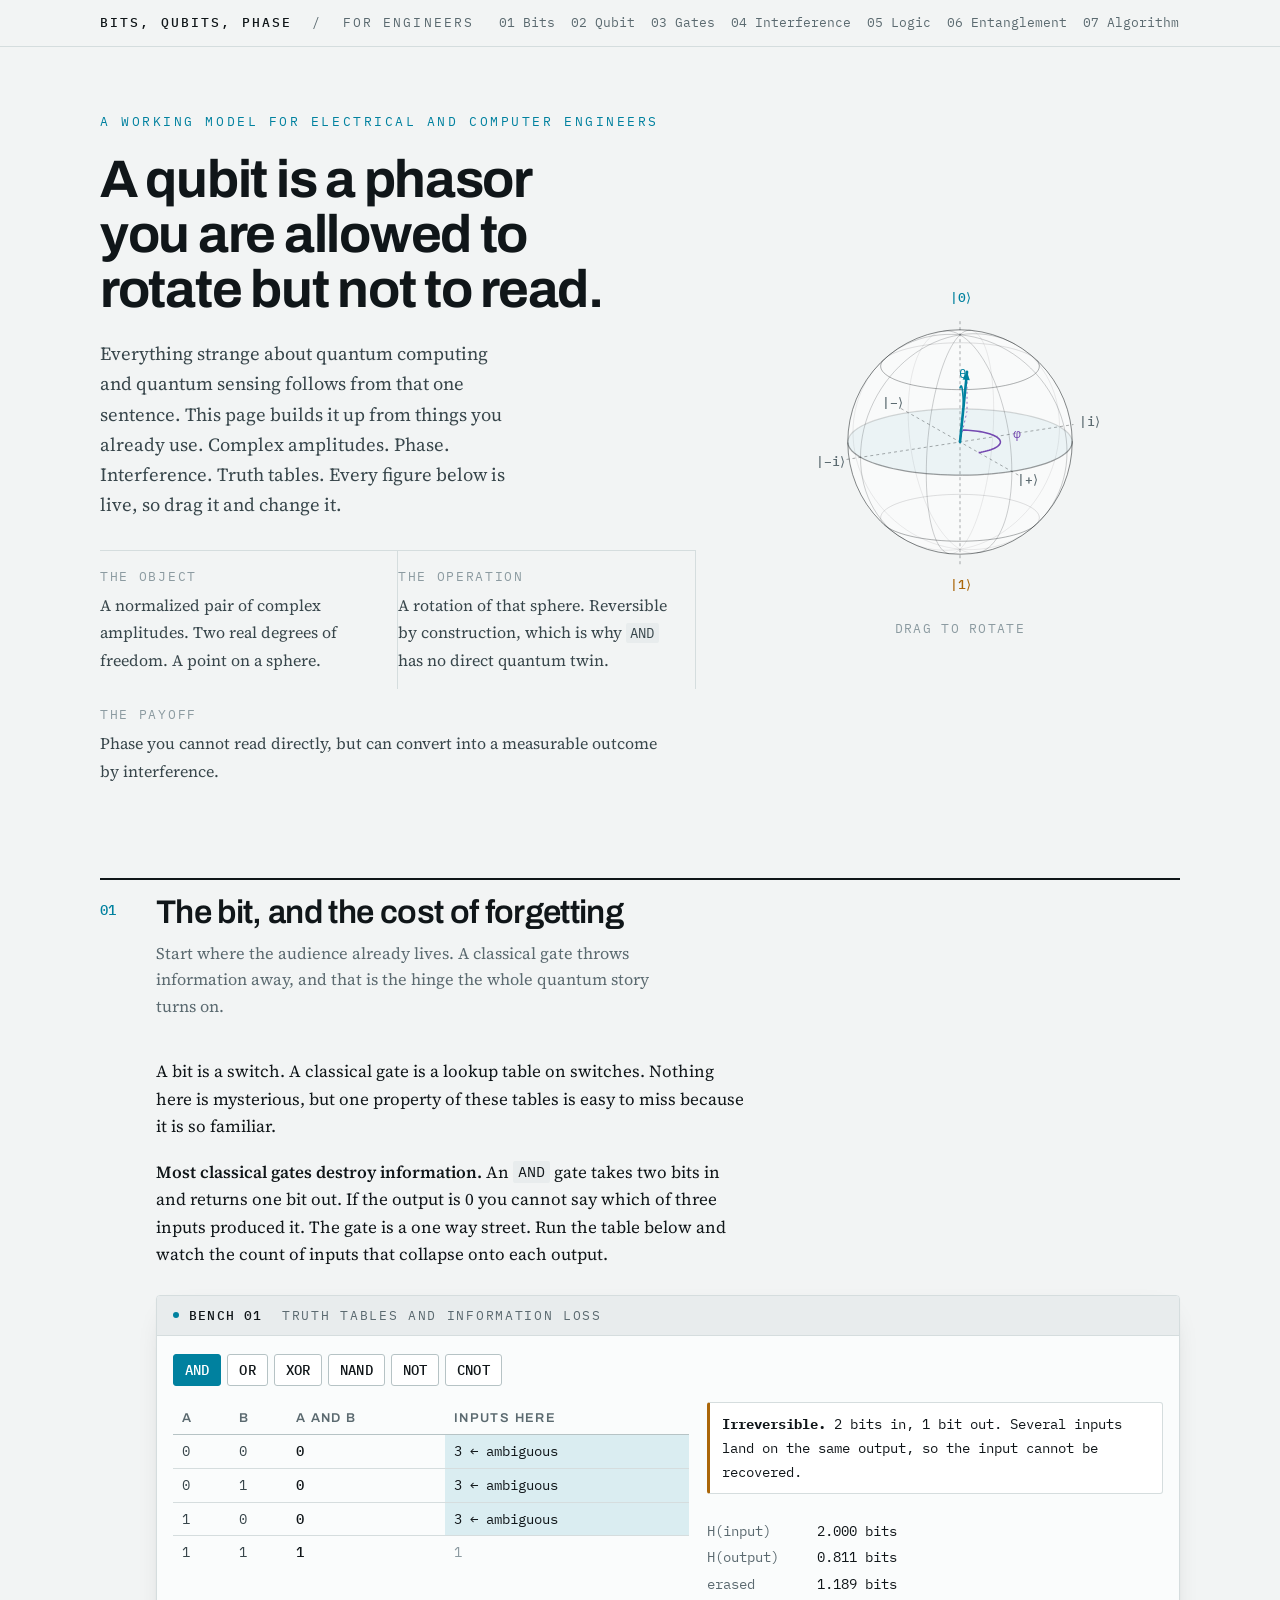
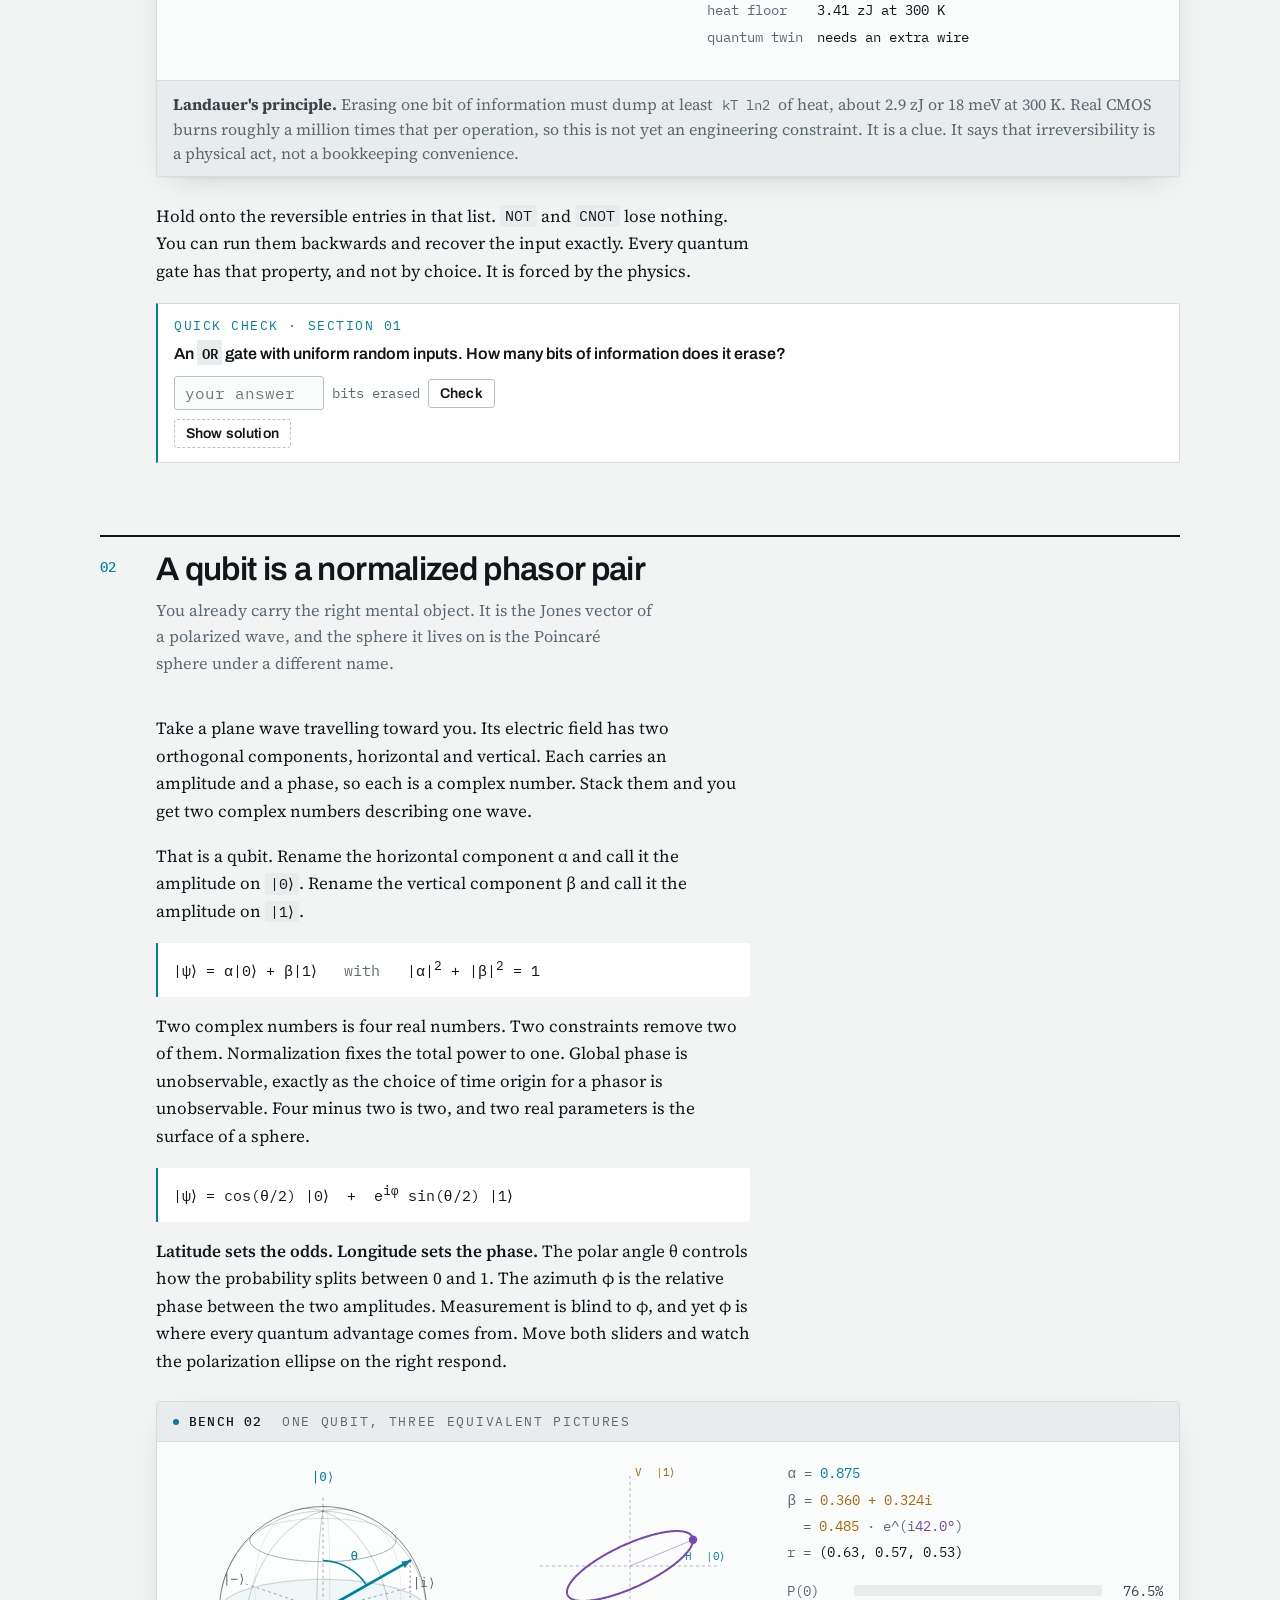
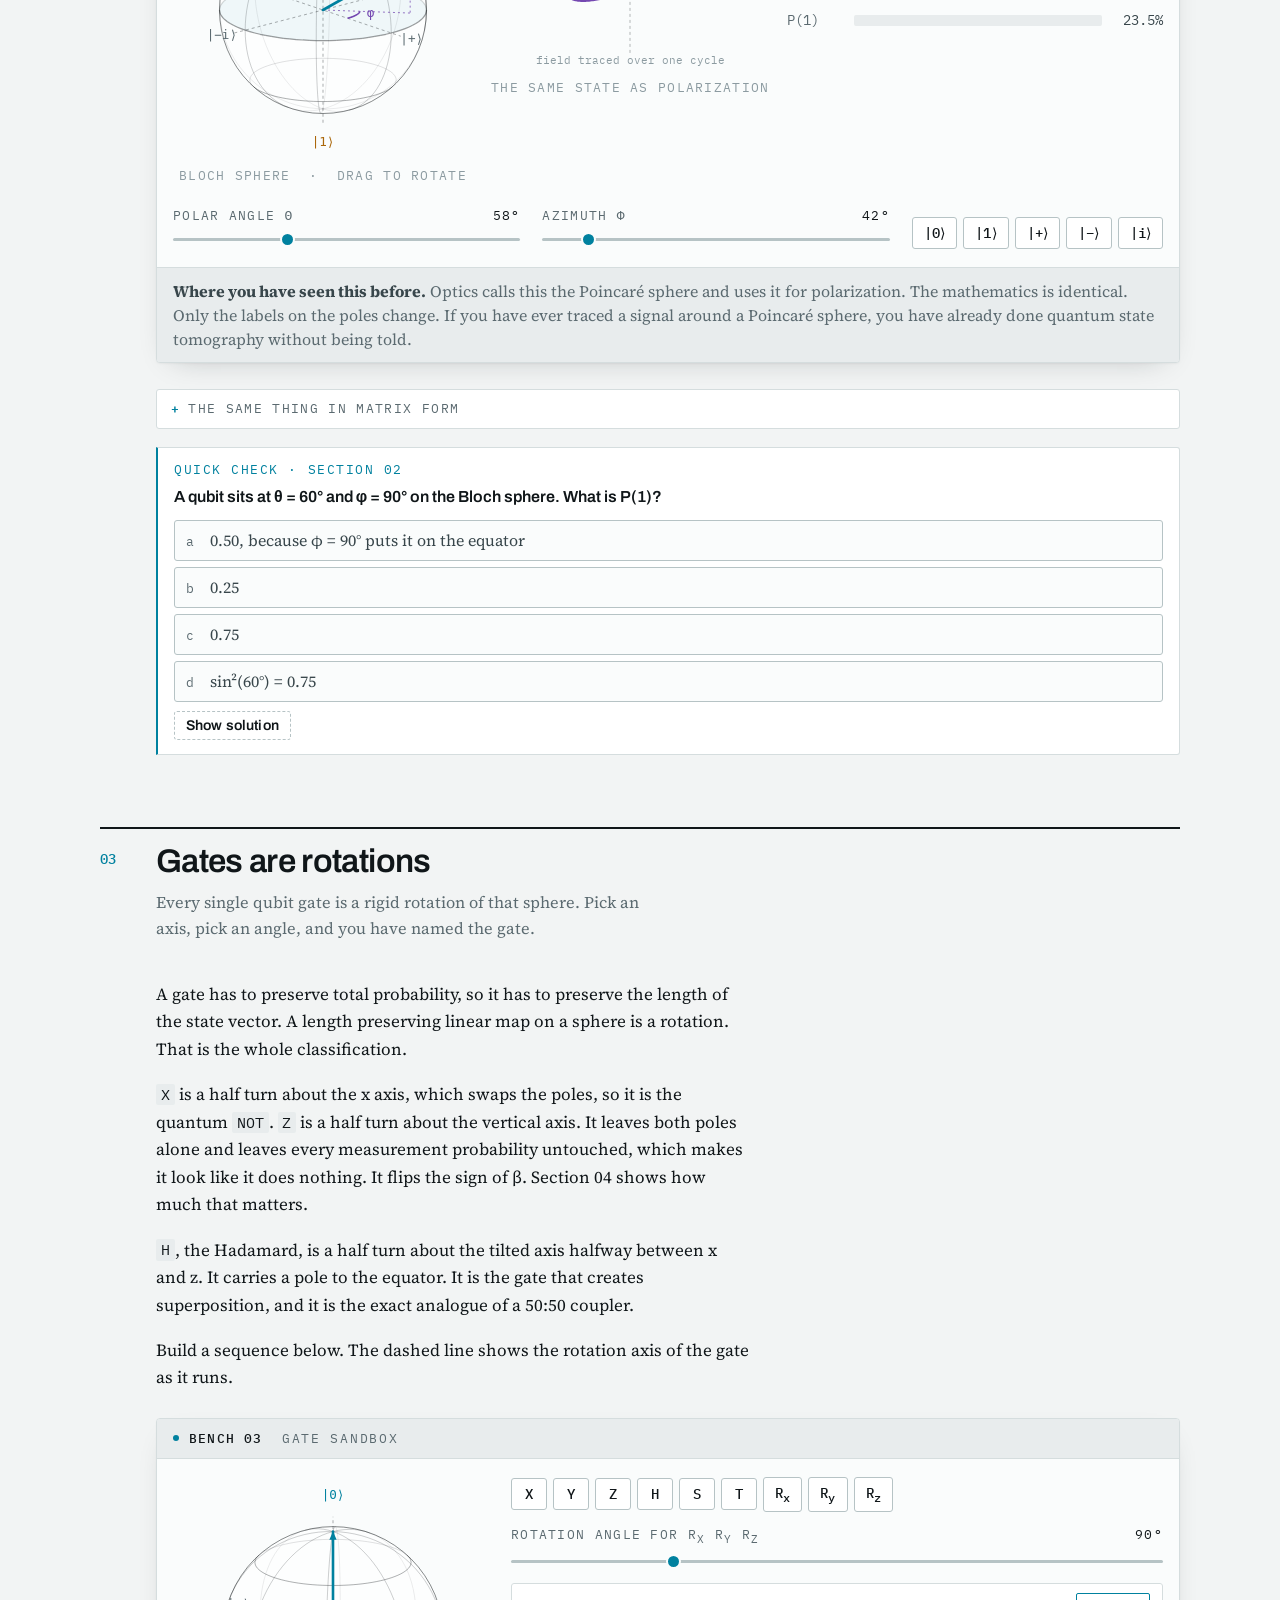
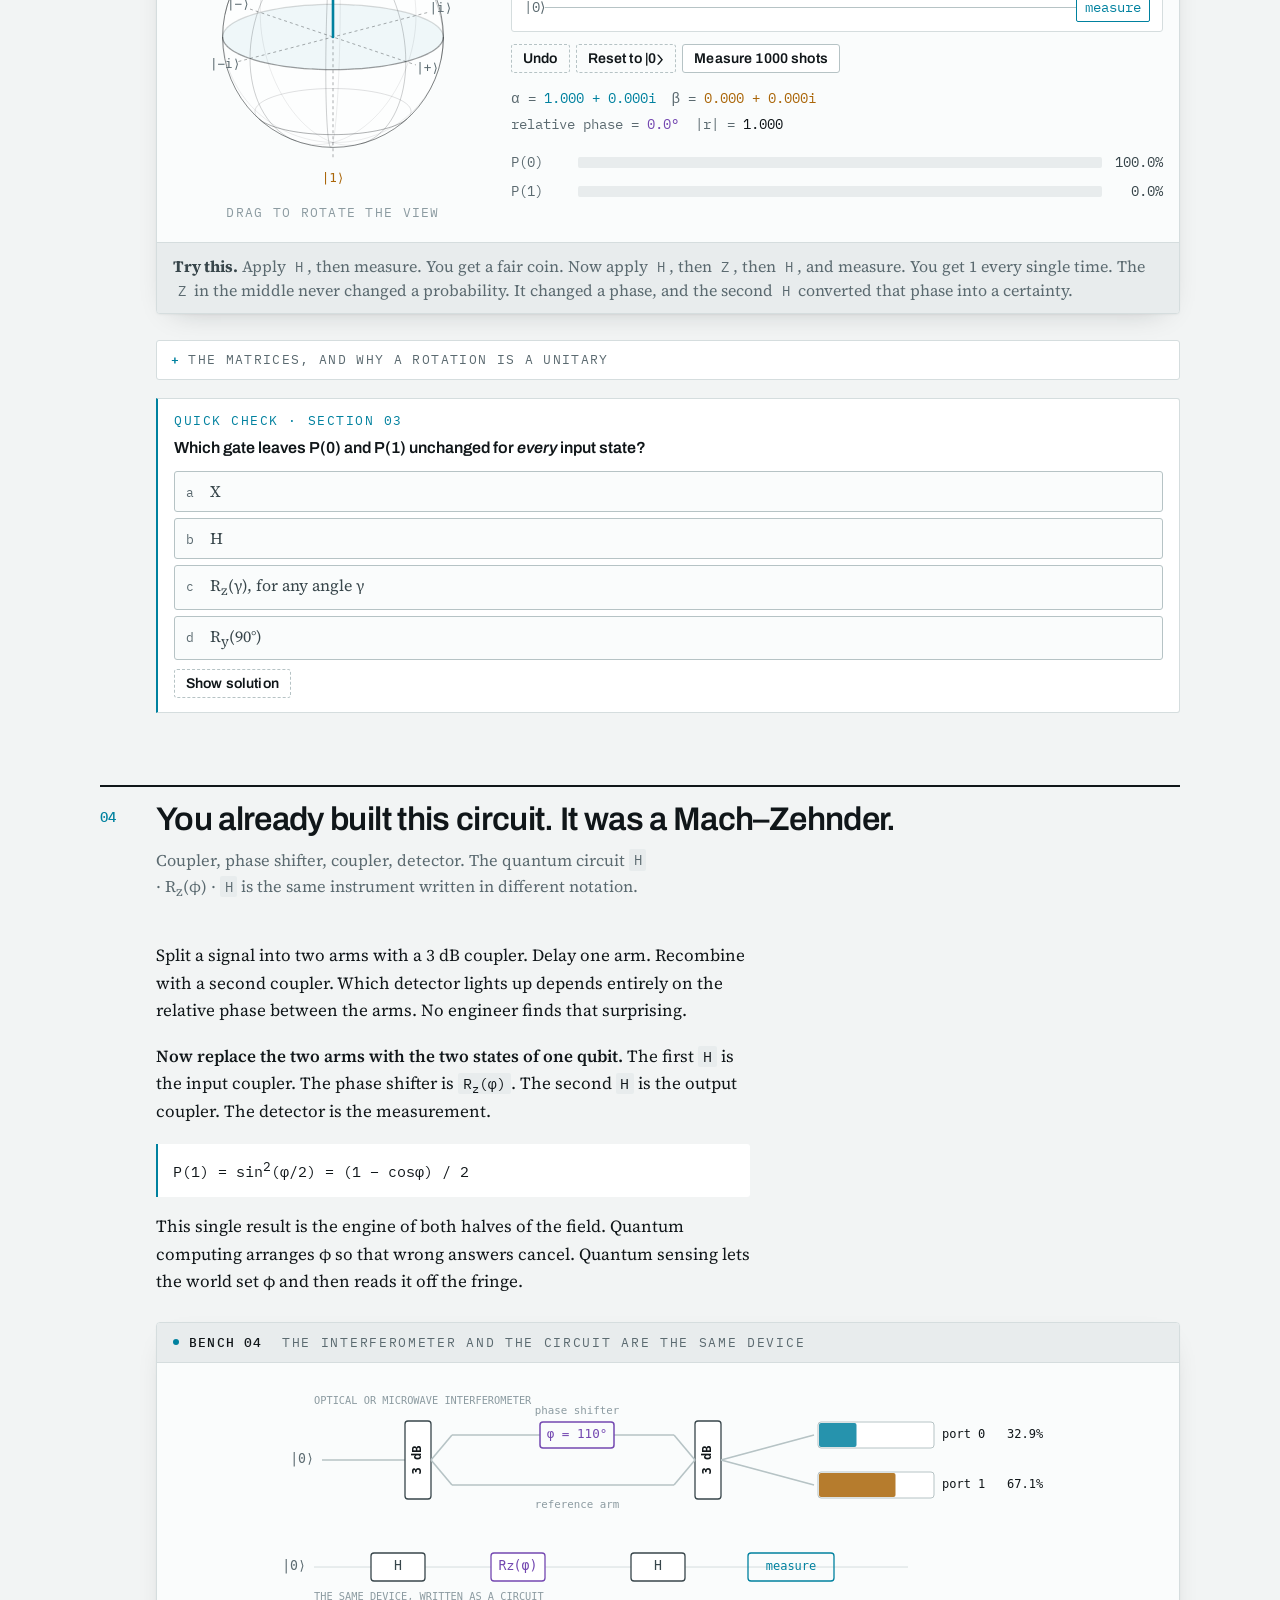
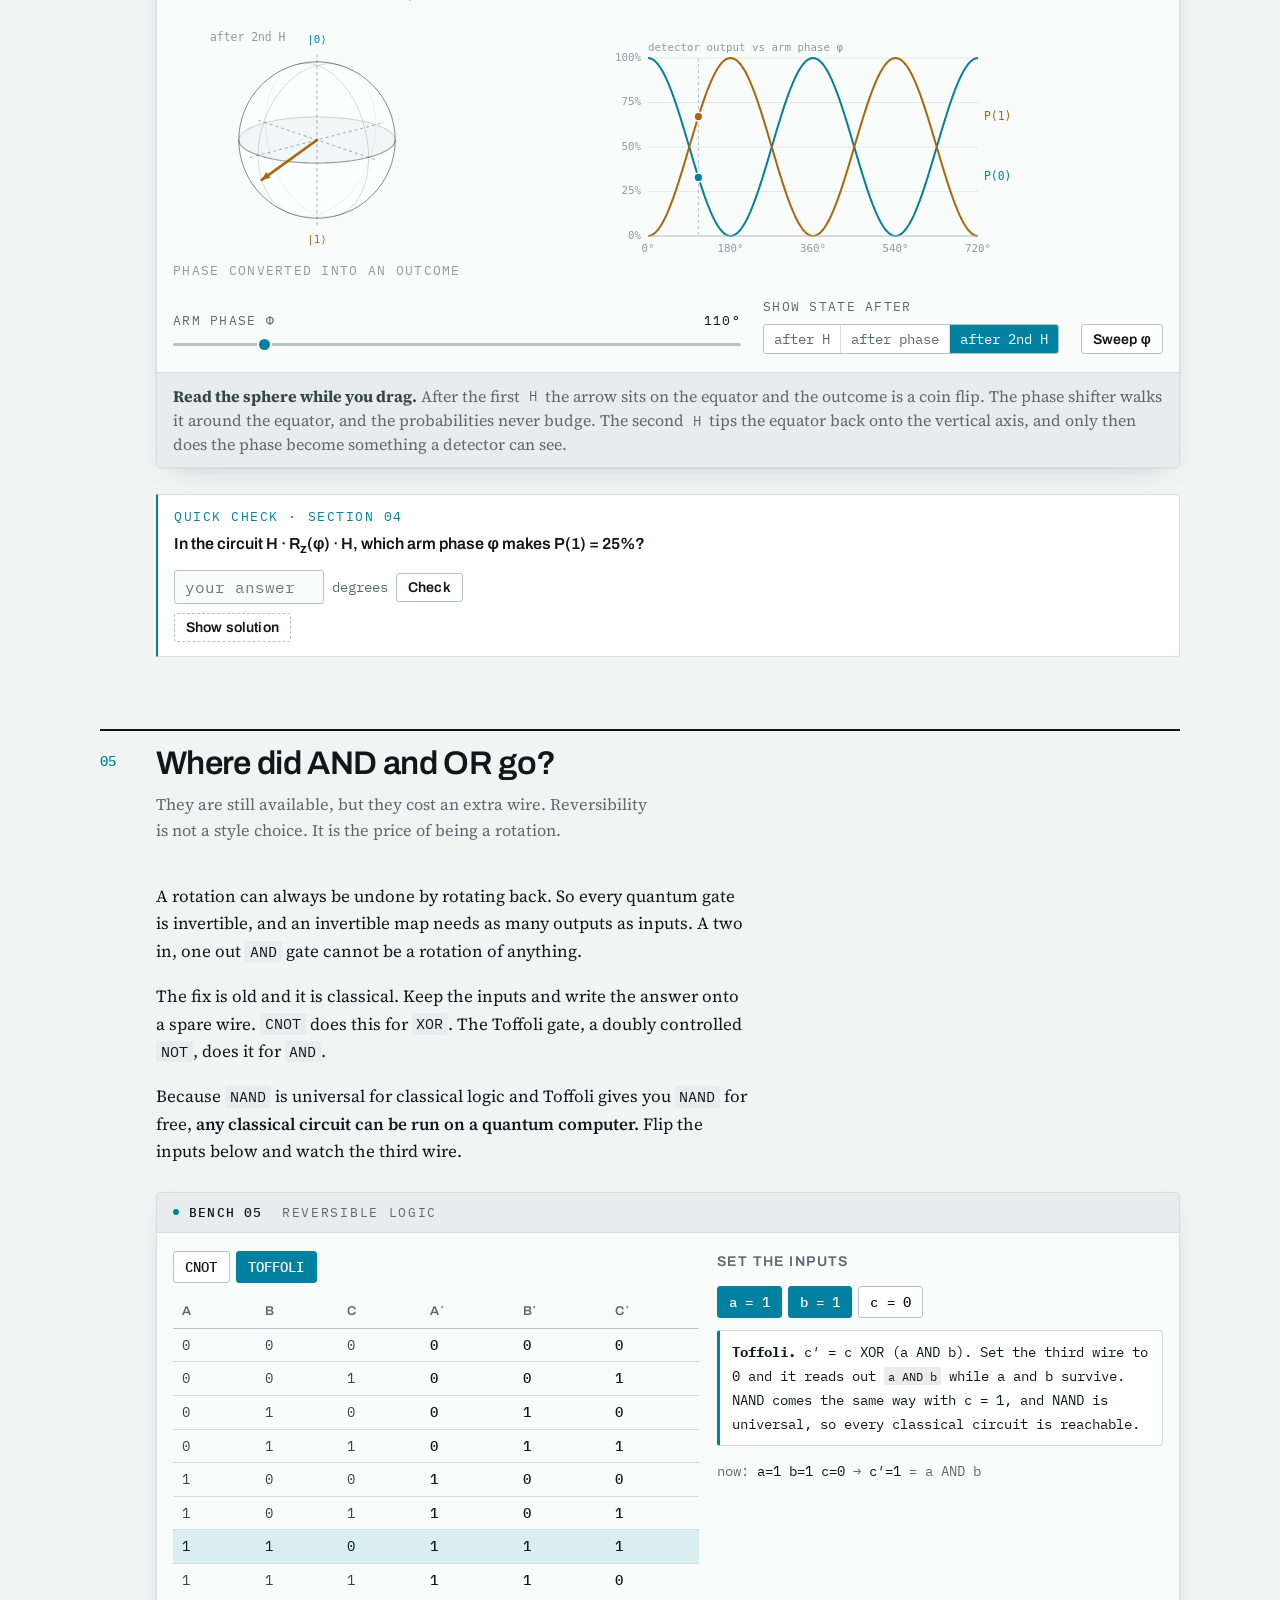
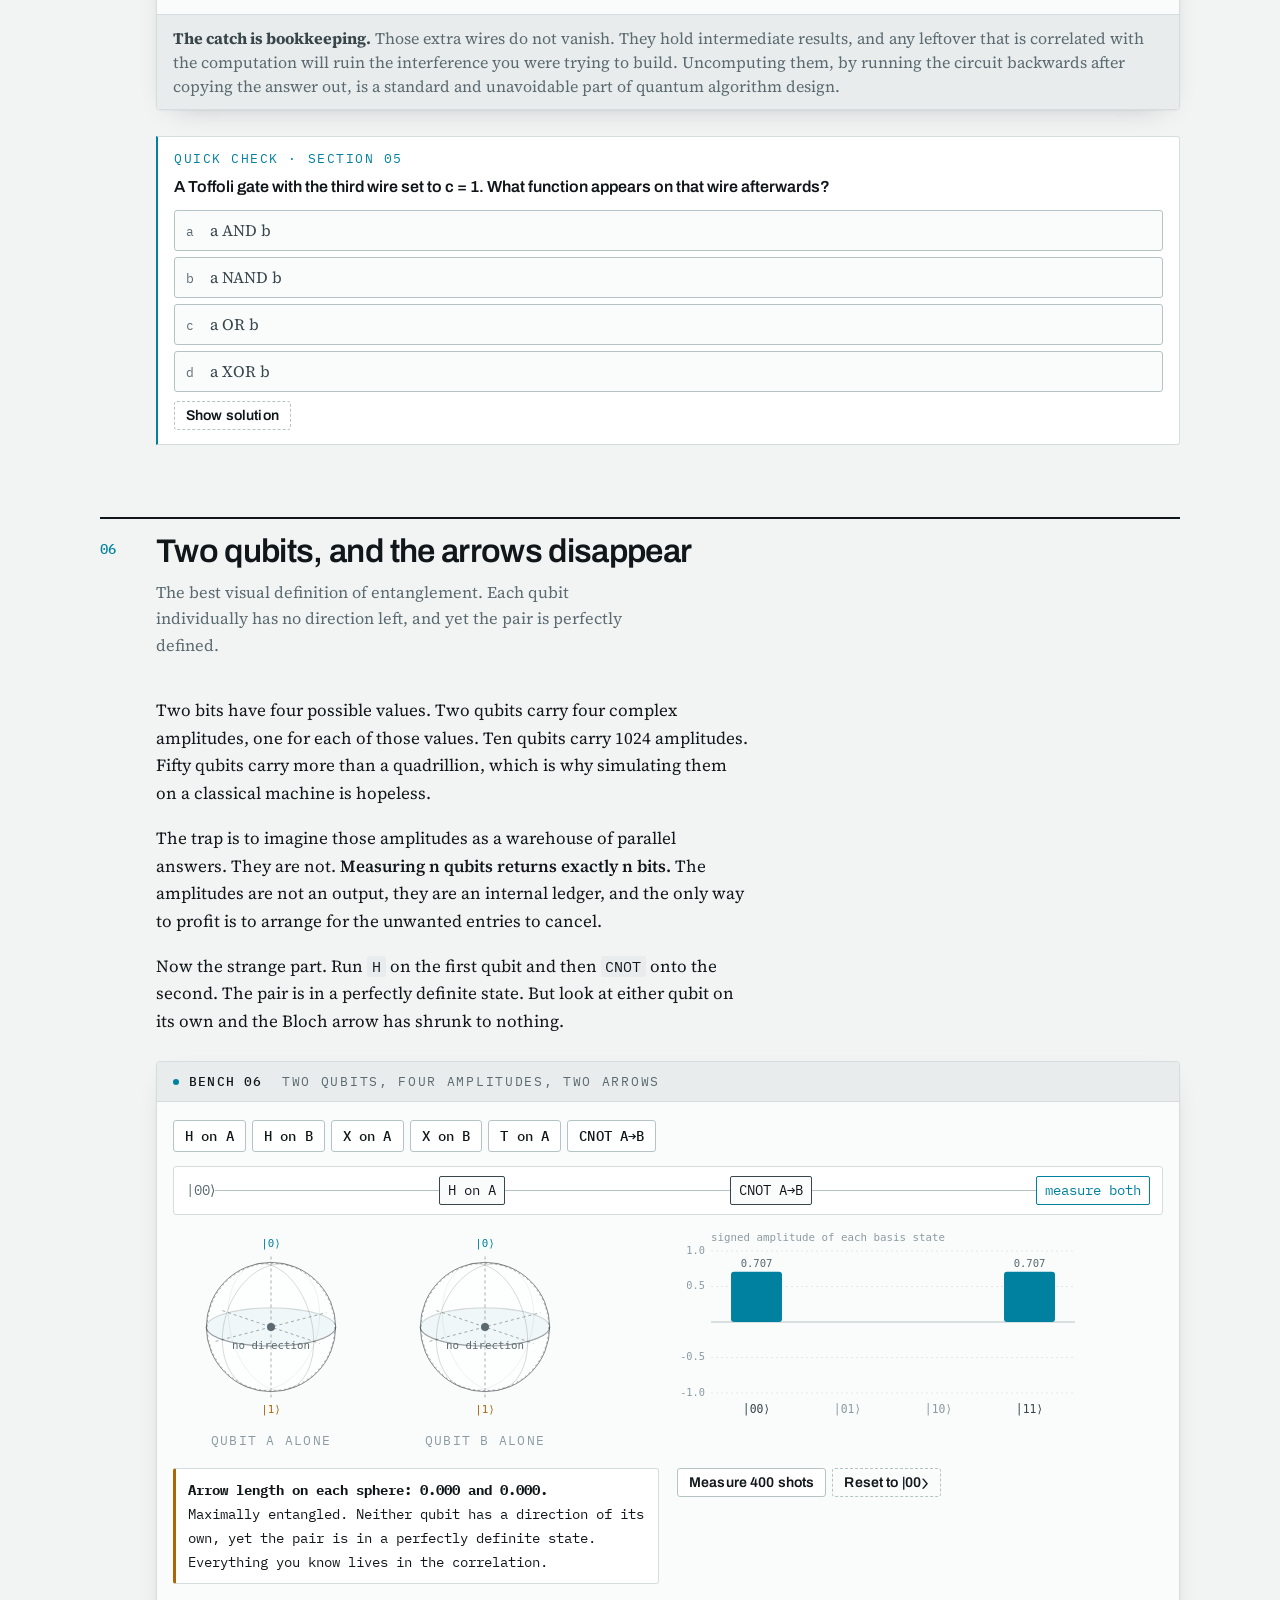
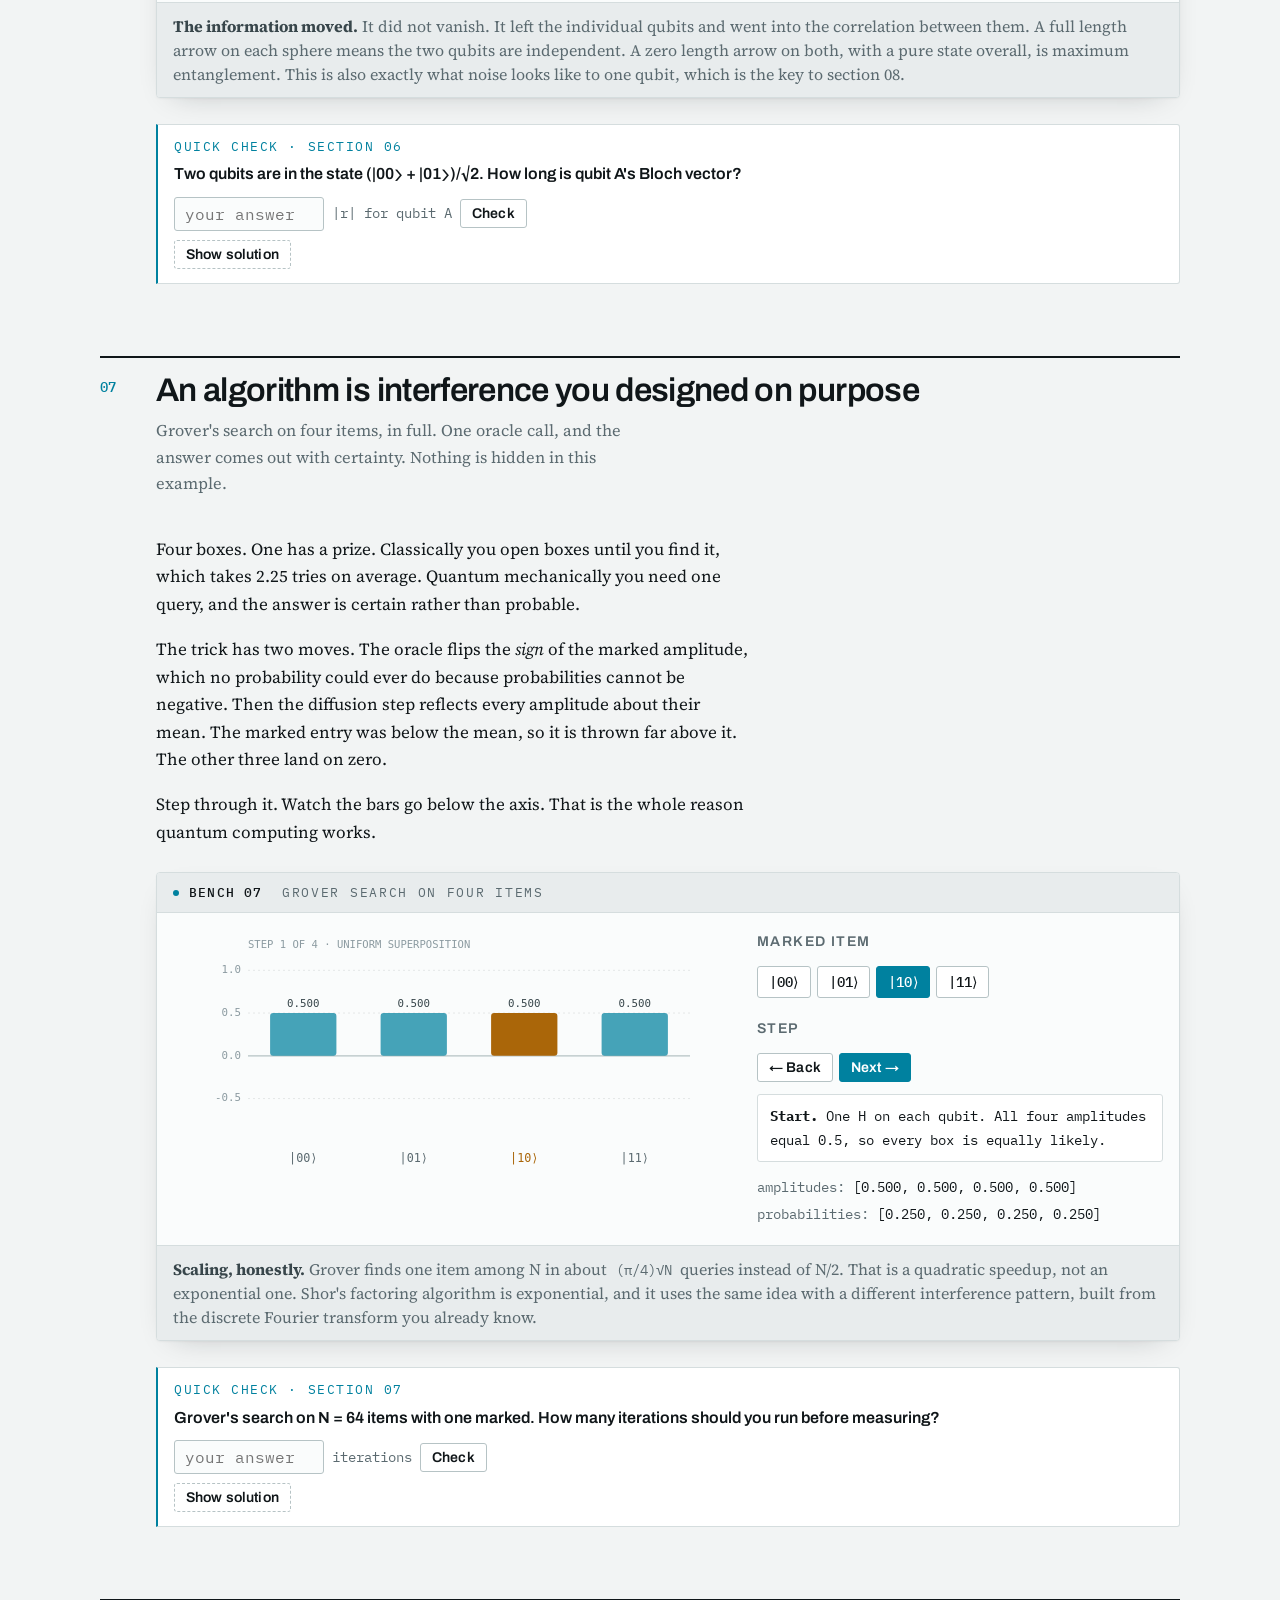
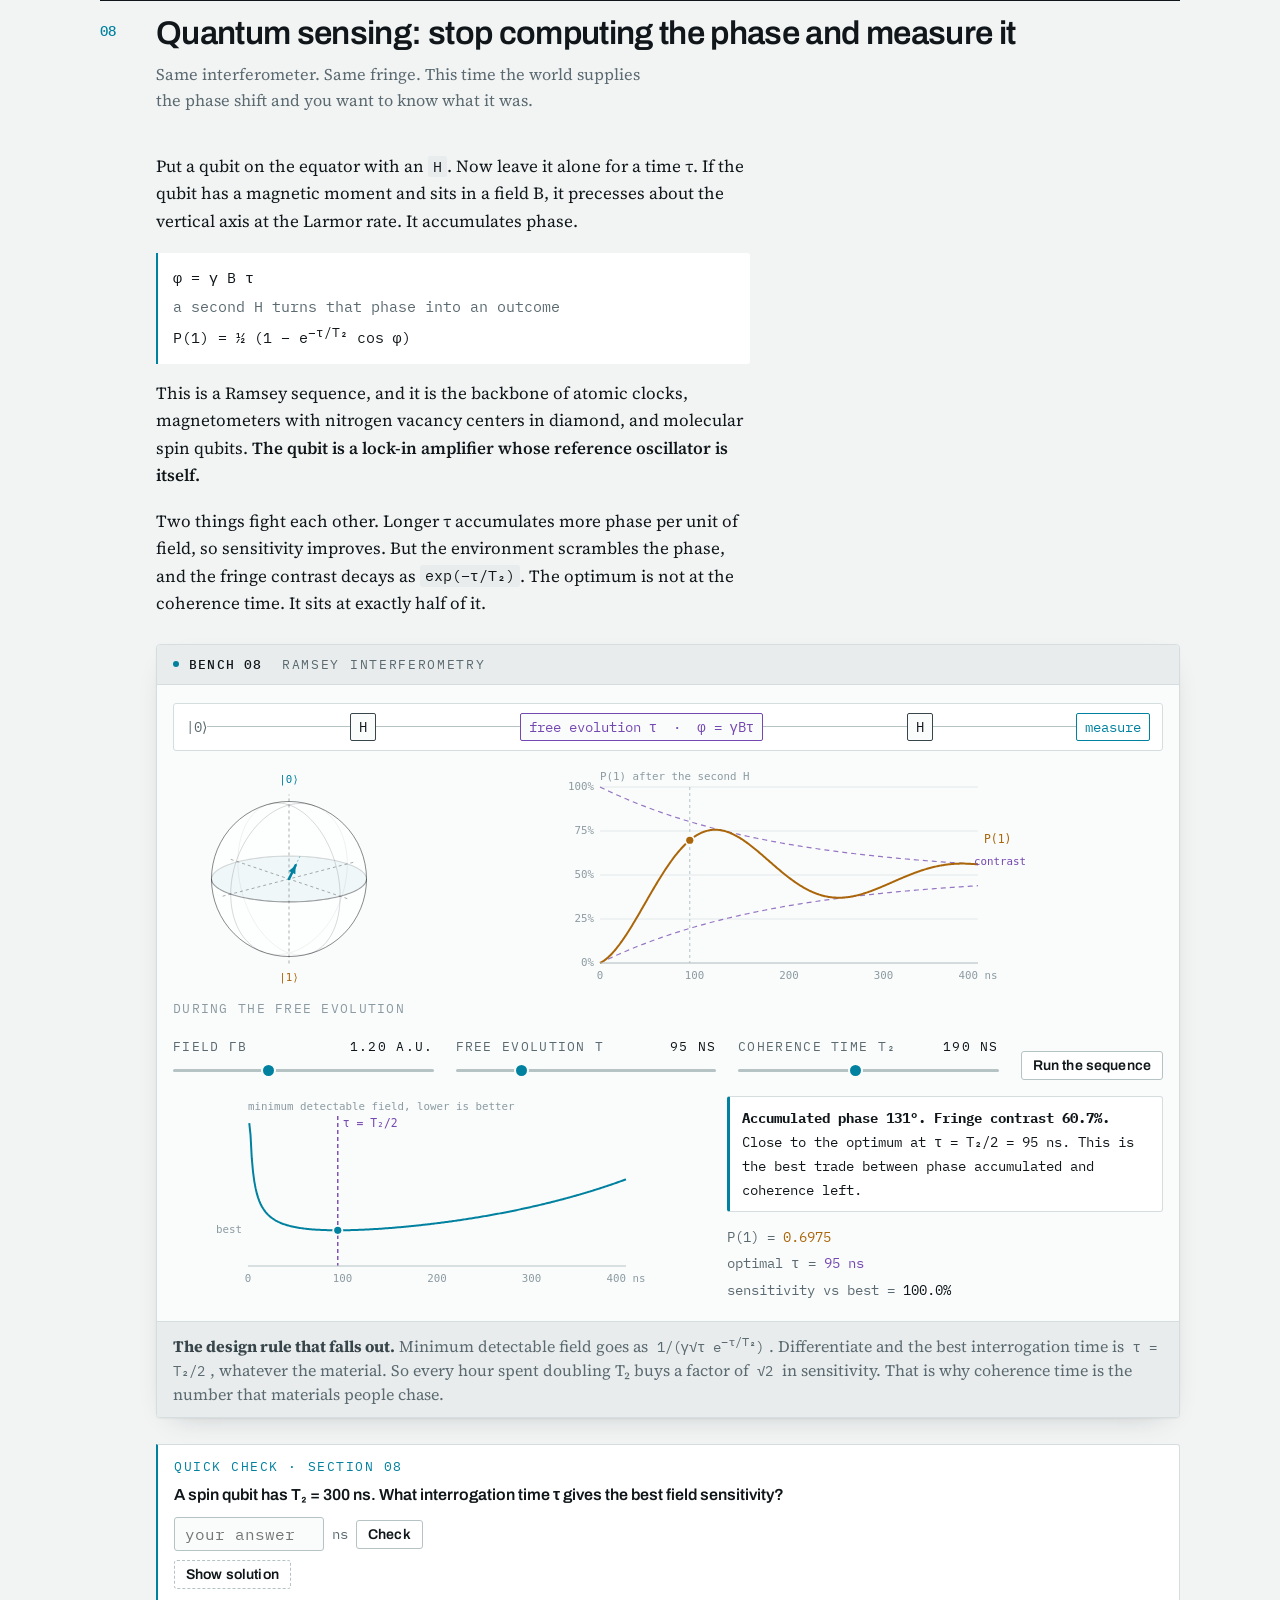
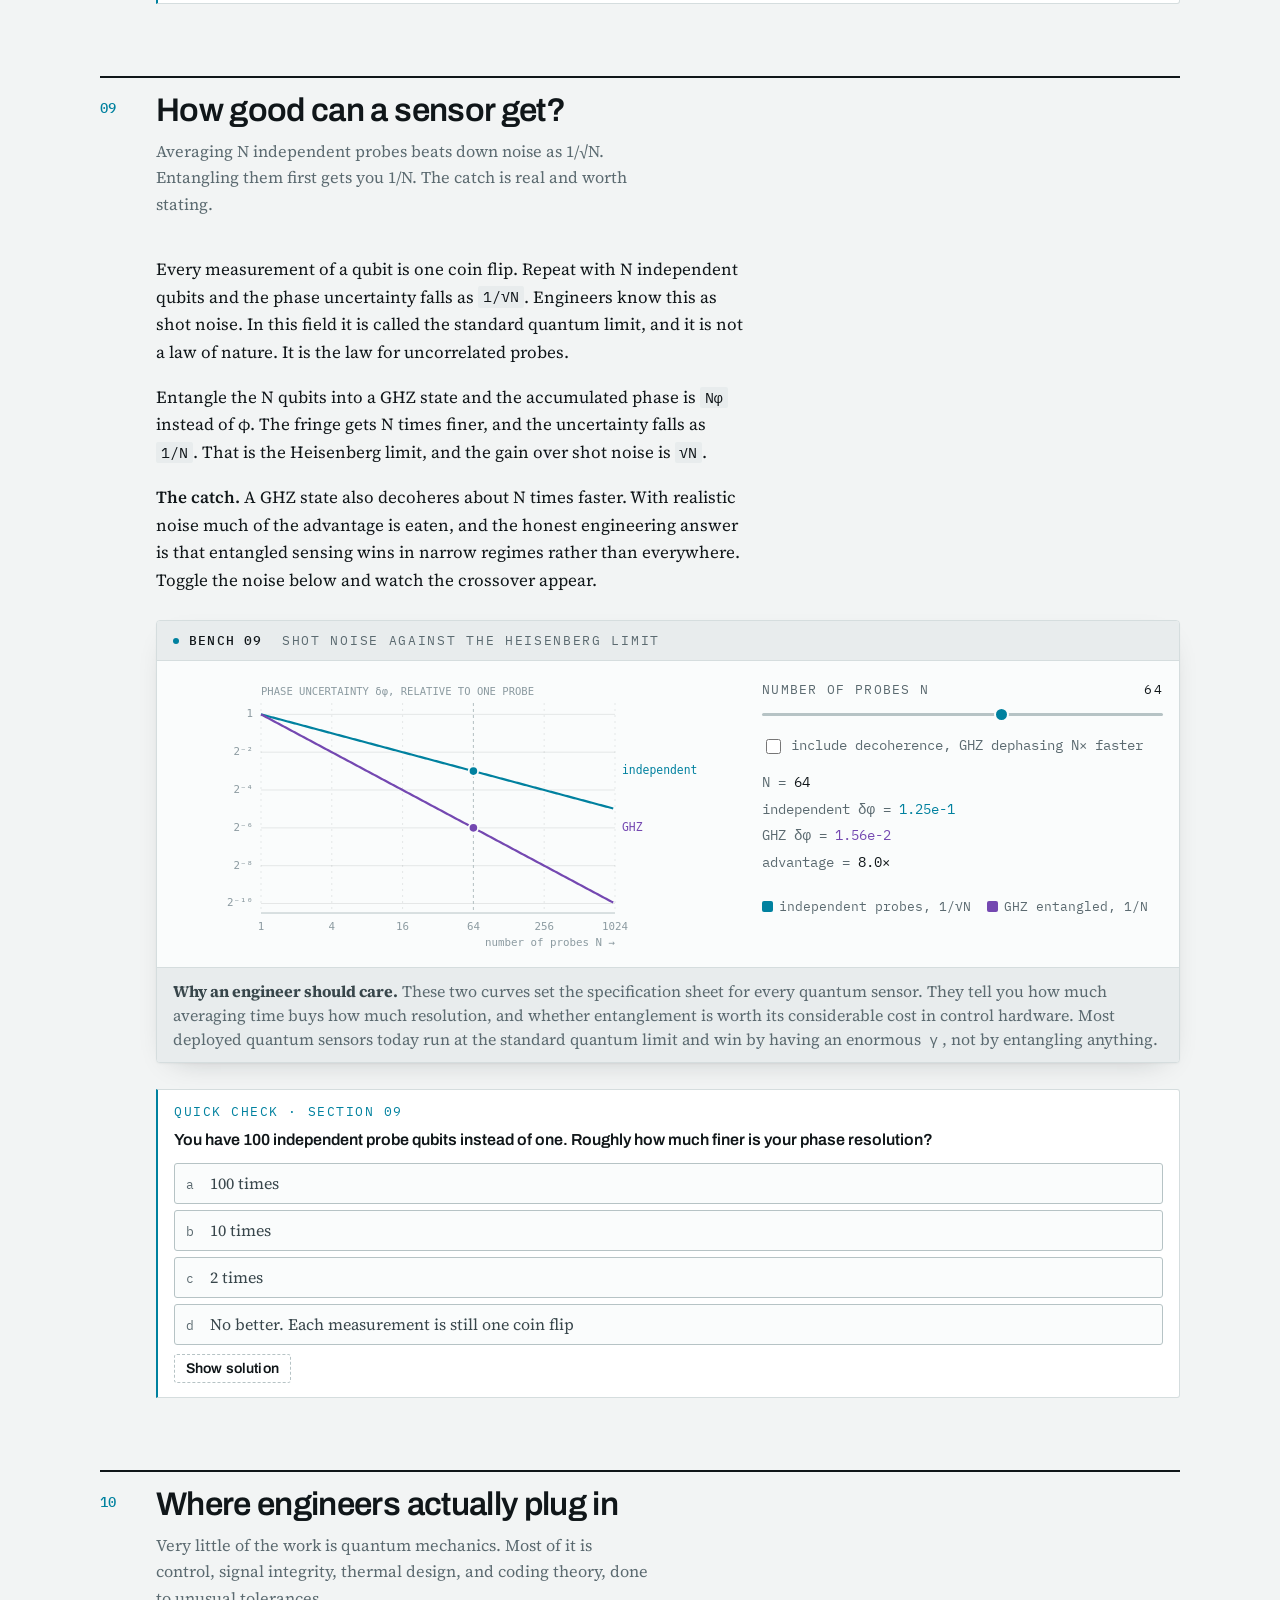
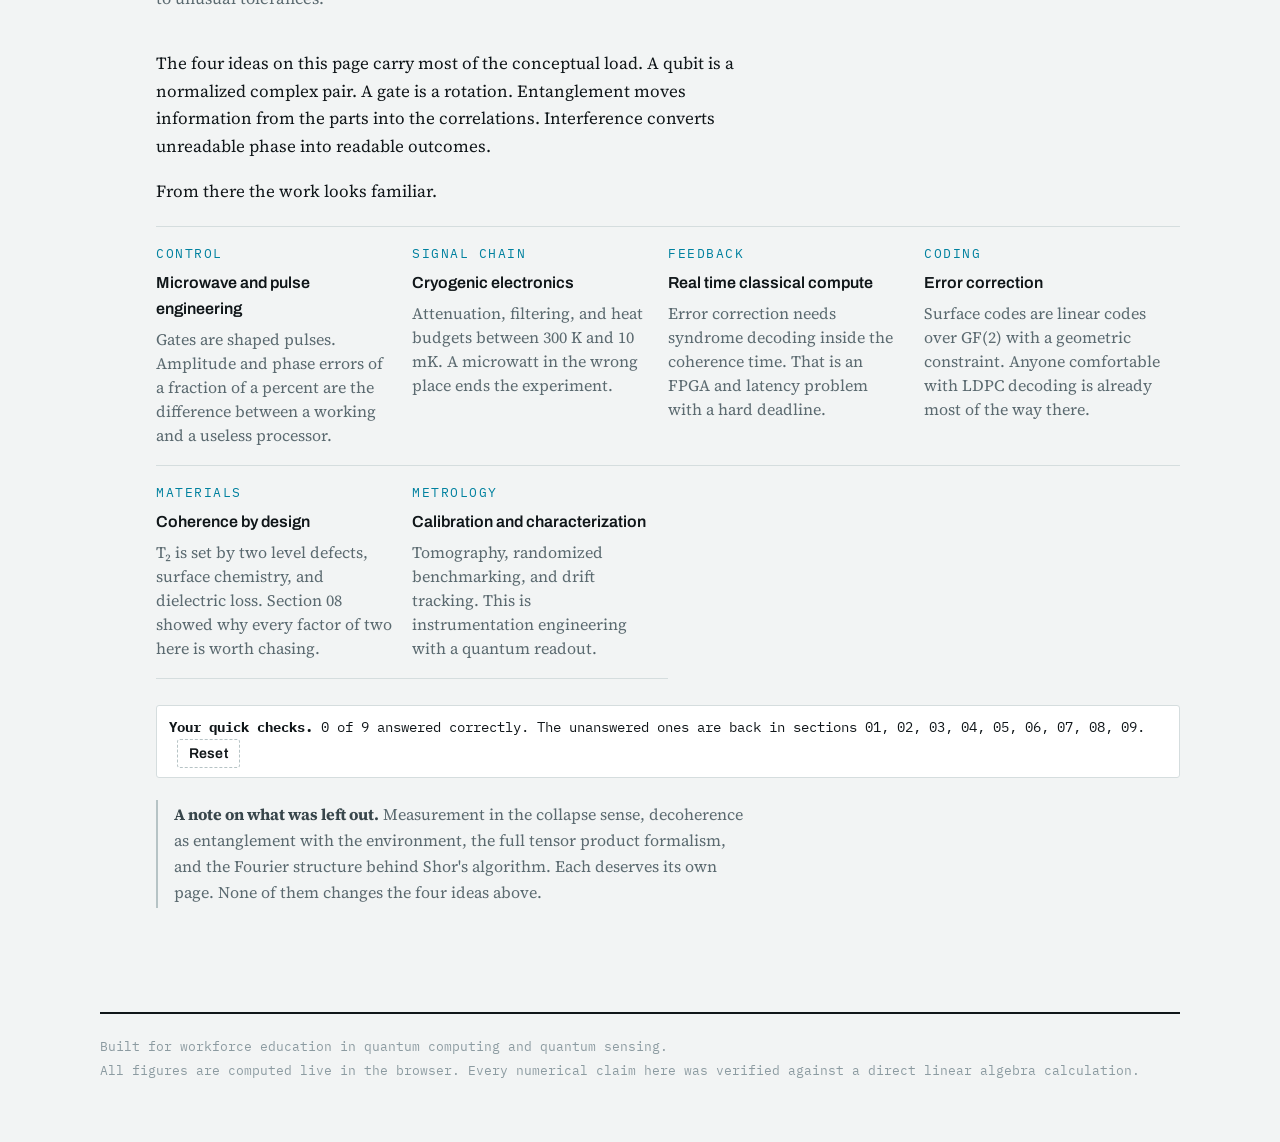
==== commit 70de96d9: "Larger type: UI text and figure labels closer to browser defaults" ====
--- a/docs/Bits_Qubits_and_Phase.html
+++ b/docs/Bits_Qubits_and_Phase.html
@@ -52,7 +52,7 @@
 body{
   background:var(--ground); color:var(--ink);
   font-family:"Source Serif 4","Iowan Old Style",Georgia,serif;
-  font-size:17px; line-height:1.62;
+  font-size:1.062rem; line-height:1.62;
   margin:0; padding-inline:20px; padding-block:0;
   -webkit-font-smoothing:antialiased;
 }
@@ -63,7 +63,7 @@
 h1{font-size:clamp(2.1rem,5.4vw,3.3rem);line-height:1.04;font-weight:700;letter-spacing:-.024em;margin:0;text-wrap:balance}
 h2{font-size:clamp(1.5rem,3.1vw,2.05rem);line-height:1.14;font-weight:600;letter-spacing:-.02em;margin:0;text-wrap:balance}
 h3{font-size:1.12rem;font-weight:600;letter-spacing:-.008em;margin:0 0 .35em;text-wrap:balance}
-h4{font-size:.78rem;font-weight:600;letter-spacing:.1em;text-transform:uppercase;margin:0;color:var(--muted)}
+h4{font-size:.883rem;font-weight:600;letter-spacing:.1em;text-transform:uppercase;margin:0;color:var(--muted)}
 p{margin:0 0 1.05em}
 a{color:inherit;text-underline-offset:3px;text-decoration-color:var(--rule-strong)}
 strong{font-weight:600}
@@ -77,12 +77,12 @@
   margin-inline:-20px;padding-inline:20px;
 }
 .topin{max-width:1080px;margin:0 auto;display:flex;align-items:center;gap:18px;height:46px}
-.brand{font-family:"IBM Plex Mono",monospace;font-size:.68rem;letter-spacing:.16em;text-transform:uppercase;color:var(--muted);white-space:nowrap;flex:0 1 auto;min-width:0;max-width:52%;overflow:hidden;text-overflow:ellipsis}
+.brand{font-family:"IBM Plex Mono",monospace;font-size:.825rem;letter-spacing:.16em;text-transform:uppercase;color:var(--muted);white-space:nowrap;flex:0 1 auto;min-width:0;max-width:52%;overflow:hidden;text-overflow:ellipsis}
 .brand b{color:var(--ink);font-weight:500}
 .tocbar{display:flex;gap:2px;overflow-x:auto;scrollbar-width:none;flex:1;margin-left:auto}
 .tocbar::-webkit-scrollbar{display:none}
 .tocbar a{
-  font-family:"IBM Plex Mono",monospace;font-size:.7rem;color:var(--muted);text-decoration:none;
+  font-family:"IBM Plex Mono",monospace;font-size:.837rem;color:var(--muted);text-decoration:none;
   padding:4px 7px;border-radius:3px;white-space:nowrap;transition:background .15s,color .15s;
 }
 .tocbar a:hover{background:var(--surface-2);color:var(--ink)}
@@ -90,20 +90,20 @@
 
 /* ---------- hero ---------- */
 .hero{display:grid;grid-template-columns:minmax(0,1.15fr) minmax(0,.85fr);gap:44px;align-items:center;padding-block:64px 52px}
-.kicker{font-family:"IBM Plex Mono",monospace;font-size:.7rem;letter-spacing:.19em;text-transform:uppercase;color:var(--zero);margin-bottom:20px}
+.kicker{font-family:"IBM Plex Mono",monospace;font-size:.837rem;letter-spacing:.19em;text-transform:uppercase;color:var(--zero);margin-bottom:20px}
 .stand{font-size:1.16rem;color:var(--ink-2);margin-top:22px;max-width:46ch}
 .herofig{position:relative;display:flex;flex-direction:column;align-items:center;gap:10px}
-.herohint{font-family:"IBM Plex Mono",monospace;font-size:.66rem;letter-spacing:.1em;text-transform:uppercase;color:var(--faint)}
+.herohint{font-family:"IBM Plex Mono",monospace;font-size:.812rem;letter-spacing:.1em;text-transform:uppercase;color:var(--faint)}
 .claims{display:flex;flex-wrap:wrap;gap:0;margin-top:30px;border-top:1px solid var(--rule)}
 .claim{flex:1 1 210px;padding:15px 20px 15px 0;border-right:1px solid var(--rule)}
 .claim:last-child{border-right:none}
-.claim .n{font-family:"IBM Plex Mono",monospace;font-size:.66rem;letter-spacing:.13em;color:var(--faint);display:block;margin-bottom:5px}
-.claim .t{font-size:.95rem;line-height:1.42;color:var(--ink-2)}
+.claim .n{font-family:"IBM Plex Mono",monospace;font-size:.812rem;letter-spacing:.13em;color:var(--faint);display:block;margin-bottom:5px}
+.claim .t{font-size:1rem;line-height:1.42;color:var(--ink-2)}
 
 /* ---------- sections ---------- */
 section{padding-block:26px 46px;scroll-margin-top:60px}
 .shead{display:grid;grid-template-columns:56px minmax(0,1fr);gap:0;align-items:start;margin-bottom:22px;border-top:2px solid var(--ink);padding-top:14px}
-.snum{font-family:"IBM Plex Mono",monospace;font-size:.8rem;font-weight:500;color:var(--zero);padding-top:.25em}
+.snum{font-family:"IBM Plex Mono",monospace;font-size:.894rem;font-weight:500;color:var(--zero);padding-top:.25em}
 .sdek{color:var(--muted);font-size:1.02rem;margin-top:.5em;max-width:62ch}
 .body{display:grid;grid-template-columns:56px minmax(0,1fr);gap:0}
 .body > .col{min-width:0}
@@ -116,12 +116,12 @@
 .blab{
   display:flex;align-items:center;gap:10px;flex-wrap:wrap;
   padding:9px 16px;border-bottom:1px solid var(--rule);background:var(--surface-2);
-  font-family:"IBM Plex Mono",monospace;font-size:.66rem;letter-spacing:.13em;text-transform:uppercase;color:var(--muted);
+  font-family:"IBM Plex Mono",monospace;font-size:.812rem;letter-spacing:.13em;text-transform:uppercase;color:var(--muted);
 }
 .blab .dot{width:6px;height:6px;border-radius:50%;background:var(--zero);flex:none}
 .blab b{color:var(--ink);font-weight:500;letter-spacing:.09em}
 .bbody{padding:18px 16px}
-.bfoot{padding:11px 16px;border-top:1px solid var(--rule);background:var(--surface-2);font-size:.9rem;color:var(--muted);line-height:1.5}
+.bfoot{padding:11px 16px;border-top:1px solid var(--rule);background:var(--surface-2);font-size:1rem;color:var(--muted);line-height:1.5}
 .bfoot b{color:var(--ink-2)}
 
 .row{display:flex;gap:18px;flex-wrap:wrap;align-items:flex-start}
@@ -133,7 +133,7 @@
 /* ---------- controls ---------- */
 .ctrls{display:flex;flex-wrap:wrap;gap:14px 22px;align-items:flex-end}
 .ctrl{display:flex;flex-direction:column;gap:5px;flex:1 1 170px;min-width:150px}
-.ctrl > label{font-family:"IBM Plex Mono",monospace;font-size:.66rem;letter-spacing:.1em;text-transform:uppercase;color:var(--muted);display:flex;justify-content:space-between;gap:8px}
+.ctrl > label{font-family:"IBM Plex Mono",monospace;font-size:.812rem;letter-spacing:.1em;text-transform:uppercase;color:var(--muted);display:flex;justify-content:space-between;gap:8px}
 .ctrl > label .v{color:var(--ink);font-variant-numeric:tabular-nums}
 input[type=range]{
   -webkit-appearance:none;appearance:none;width:100%;height:18px;background:transparent;margin:0;cursor:pointer;
@@ -143,7 +143,7 @@
 input[type=range]::-webkit-slider-thumb{-webkit-appearance:none;width:15px;height:15px;border-radius:50%;background:var(--zero);margin-top:-6px;border:2px solid var(--bench)}
 input[type=range]::-moz-range-thumb{width:13px;height:13px;border-radius:50%;background:var(--zero);border:2px solid var(--bench)}
 .btn{
-  font-size:.78rem;font-weight:600;letter-spacing:.01em;padding:6px 11px;border-radius:3px;
+  font-size:.883rem;font-weight:600;letter-spacing:.01em;padding:6px 11px;border-radius:3px;
   background:var(--surface);color:var(--ink);border:1px solid var(--rule-strong);cursor:pointer;
   transition:background .13s,border-color .13s,transform .06s;
 }
@@ -156,33 +156,33 @@
 .btnrow{display:flex;flex-wrap:wrap;gap:6px;align-items:center}
 .btnrow .sep{width:1px;align-self:stretch;background:var(--rule);margin-inline:4px}
 .seg{display:inline-flex;border:1px solid var(--rule-strong);border-radius:3px;overflow:hidden}
-.seg button{font-family:"IBM Plex Mono",monospace;font-size:.72rem;padding:5px 10px;background:var(--surface);color:var(--muted);border:none;border-right:1px solid var(--rule);cursor:pointer}
+.seg button{font-family:"IBM Plex Mono",monospace;font-size:.849rem;padding:5px 10px;background:var(--surface);color:var(--muted);border:none;border-right:1px solid var(--rule);cursor:pointer}
 .seg button:last-child{border-right:none}
 .seg button.on{background:var(--zero);color:#fff}
-.swrap{display:flex;align-items:center;gap:7px;font-family:"IBM Plex Mono",monospace;font-size:.72rem;color:var(--muted);cursor:pointer;user-select:none}
+.swrap{display:flex;align-items:center;gap:7px;font-family:"IBM Plex Mono",monospace;font-size:.849rem;color:var(--muted);cursor:pointer;user-select:none}
 input[type=checkbox]{accent-color:var(--zero);width:15px;height:15px;cursor:pointer}
 
 /* ---------- canvas ---------- */
 canvas{display:block;max-width:100%;touch-action:pan-y}
 .cvwrap{display:flex;flex-direction:column;align-items:center;gap:6px}
-.cvcap{font-family:"IBM Plex Mono",monospace;font-size:.64rem;letter-spacing:.1em;text-transform:uppercase;color:var(--faint);text-align:center}
+.cvcap{font-family:"IBM Plex Mono",monospace;font-size:.8rem;letter-spacing:.1em;text-transform:uppercase;color:var(--faint);text-align:center}
 
 /* ---------- readouts ---------- */
-.read{font-family:"IBM Plex Mono",monospace;font-size:.8rem;line-height:1.85;font-variant-numeric:tabular-nums}
+.read{font-family:"IBM Plex Mono",monospace;font-size:.894rem;line-height:1.85;font-variant-numeric:tabular-nums}
 .read .k{color:var(--muted)}
 .read .z{color:var(--zero)}
 .read .o{color:var(--one)}
 .read .p{color:var(--phase)}
 .pbar{display:flex;flex-direction:column;gap:7px;margin-top:2px}
-.pb{display:grid;grid-template-columns:58px minmax(0,1fr) 52px;gap:9px;align-items:center;font-family:"IBM Plex Mono",monospace;font-size:.73rem;font-variant-numeric:tabular-nums}
+.pb{display:grid;grid-template-columns:58px minmax(0,1fr) 52px;gap:9px;align-items:center;font-family:"IBM Plex Mono",monospace;font-size:.854rem;font-variant-numeric:tabular-nums}
 .pb .track{height:11px;background:var(--surface-2);border-radius:2px;overflow:hidden}
 .pb .fill{height:100%;border-radius:2px;transition:width .22s ease}
 .pb .lbl{color:var(--muted)}
 .pb .val{text-align:right;color:var(--ink-2)}
 
 /* ---------- tables ---------- */
-.tbl{width:100%;border-collapse:collapse;font-family:"IBM Plex Mono",monospace;font-size:.76rem;font-variant-numeric:tabular-nums}
-.tbl th{font-family:Archivo,sans-serif;font-size:.64rem;letter-spacing:.11em;text-transform:uppercase;color:var(--muted);font-weight:600;text-align:left;padding:6px 9px;border-bottom:1px solid var(--rule-strong)}
+.tbl{width:100%;border-collapse:collapse;font-family:"IBM Plex Mono",monospace;font-size:.872rem;font-variant-numeric:tabular-nums}
+.tbl th{font-family:Archivo,sans-serif;font-size:.8rem;letter-spacing:.11em;text-transform:uppercase;color:var(--muted);font-weight:600;text-align:left;padding:6px 9px;border-bottom:1px solid var(--rule-strong)}
 .tbl td{padding:5px 9px;border-bottom:1px solid var(--rule);color:var(--ink-2)}
 .tbl tr:last-child td{border-bottom:none}
 .tbl td.hi{background:var(--zero-soft);color:var(--ink)}
@@ -192,17 +192,17 @@
 
 /* ---------- equations & notes ---------- */
 .eq{
-  display:block;font-size:.88rem;line-height:1.9;color:var(--ink);
+  display:block;font-size:.938rem;line-height:1.9;color:var(--ink);
   background:var(--surface);border-left:2px solid var(--zero);
   padding:11px 15px;margin:16px 0;border-radius:0 3px 3px 0;overflow-x:auto;white-space:nowrap;
 }
 .eq .c{color:var(--muted)}
 .inl{font-family:"IBM Plex Mono",monospace;font-size:.88em;background:var(--surface-2);padding:.08em .32em;border-radius:2px}
-.note{border-left:2px solid var(--rule-strong);padding:2px 0 2px 16px;margin:18px 0;color:var(--muted);font-size:.96rem}
+.note{border-left:2px solid var(--rule-strong);padding:2px 0 2px 16px;margin:18px 0;color:var(--muted);font-size:1rem}
 .note b{color:var(--ink-2)}
 details.math{margin:16px 0;border:1px solid var(--rule);border-radius:3px;background:var(--surface);overflow:hidden}
 details.math > summary{
-  cursor:pointer;padding:8px 14px;font-family:"IBM Plex Mono",monospace;font-size:.7rem;
+  cursor:pointer;padding:8px 14px;font-family:"IBM Plex Mono",monospace;font-size:.837rem;
   letter-spacing:.1em;text-transform:uppercase;color:var(--muted);list-style:none;
   display:flex;align-items:center;gap:8px;
 }
@@ -210,26 +210,26 @@
 details.math > summary::before{content:"+";color:var(--zero);font-weight:600}
 details.math[open] > summary::before{content:"\2212"}
 details.math > summary:hover{color:var(--ink)}
-.mathbody{padding:2px 16px 14px;font-size:.95rem;border-top:1px solid var(--rule)}
+.mathbody{padding:2px 16px 14px;font-size:1rem;border-top:1px solid var(--rule)}
 .mathbody .eq{background:var(--bench);margin:12px 0}
-.matrix{display:inline-grid;grid-template-columns:repeat(2,minmax(52px,auto));gap:2px 12px;font-family:"IBM Plex Mono",monospace;font-size:.8rem;
+.matrix{display:inline-grid;grid-template-columns:repeat(2,minmax(52px,auto));gap:2px 12px;font-family:"IBM Plex Mono",monospace;font-size:.894rem;
   border-left:2px solid var(--ink-2);border-right:2px solid var(--ink-2);padding:6px 10px;text-align:right;font-variant-numeric:tabular-nums}
-.kv{display:grid;grid-template-columns:auto minmax(0,1fr);gap:4px 14px;font-family:"IBM Plex Mono",monospace;font-size:.76rem;font-variant-numeric:tabular-nums}
+.kv{display:grid;grid-template-columns:auto minmax(0,1fr);gap:4px 14px;font-family:"IBM Plex Mono",monospace;font-size:.872rem;font-variant-numeric:tabular-nums}
 .kv dt{color:var(--muted)}
 .kv dd{margin:0;color:var(--ink)}
-.verdict{font-family:"IBM Plex Mono",monospace;font-size:.78rem;line-height:1.7;padding:9px 12px;border-radius:3px;background:var(--surface);border:1px solid var(--rule)}
+.verdict{font-family:"IBM Plex Mono",monospace;font-size:.883rem;line-height:1.7;padding:9px 12px;border-radius:3px;background:var(--surface);border:1px solid var(--rule)}
 .verdict.bad{border-left:3px solid var(--one)}
 .verdict.good{border-left:3px solid var(--zero)}
-.tag{display:inline-block;font-size:.63rem;letter-spacing:.11em;text-transform:uppercase;padding:2px 6px;border-radius:2px;background:var(--surface-2);color:var(--muted)}
+.tag{display:inline-block;font-size:.794rem;letter-spacing:.11em;text-transform:uppercase;padding:2px 6px;border-radius:2px;background:var(--surface-2);color:var(--muted)}
 .tag.z{background:var(--zero-soft);color:var(--zero)}
 .tag.o{background:var(--one-soft);color:var(--one)}
 .tag.p{background:var(--phase-soft);color:var(--phase)}
-.legend{display:flex;flex-wrap:wrap;gap:5px 16px;font-family:"IBM Plex Mono",monospace;font-size:.68rem;color:var(--muted);margin-top:9px}
+.legend{display:flex;flex-wrap:wrap;gap:5px 16px;font-family:"IBM Plex Mono",monospace;font-size:.825rem;color:var(--muted);margin-top:9px}
 .legend span{display:flex;align-items:center;gap:6px}
 .legend i{width:11px;height:11px;border-radius:2px;display:block;flex:none}
 
 /* ---------- circuit strip ---------- */
-.circ{display:flex;align-items:center;gap:0;flex-wrap:wrap;font-family:"IBM Plex Mono",monospace;font-size:.76rem;
+.circ{display:flex;align-items:center;gap:0;flex-wrap:wrap;font-family:"IBM Plex Mono",monospace;font-size:.872rem;
   padding:9px 12px;background:var(--surface);border:1px solid var(--rule);border-radius:3px;min-height:42px}
 .circ .wire{height:1px;background:var(--rule-strong);flex:1 0 14px;min-width:14px}
 .circ .op{border:1px solid var(--ink-2);background:var(--bench);padding:2px 8px;border-radius:2px;color:var(--ink);white-space:nowrap}
@@ -240,10 +240,10 @@
 /* ---------- closing ---------- */
 .roles{display:grid;grid-template-columns:repeat(auto-fit,minmax(215px,1fr));gap:0;border-top:1px solid var(--rule);margin-top:20px}
 .role{padding:16px 20px 18px 0;border-bottom:1px solid var(--rule)}
-.role h5{font-family:Archivo,sans-serif;font-size:.95rem;font-weight:600;margin:0 0 5px;color:var(--ink)}
-.role p{font-size:.92rem;color:var(--muted);margin:0;line-height:1.5}
-.role .n{font-family:"IBM Plex Mono",monospace;font-size:.62rem;letter-spacing:.12em;color:var(--zero);display:block;margin-bottom:7px}
-footer{border-top:2px solid var(--ink);margin-top:40px;padding:20px 0 60px;font-family:"IBM Plex Mono",monospace;font-size:.7rem;color:var(--faint);line-height:1.8}
+.role h5{font-family:Archivo,sans-serif;font-size:1rem;font-weight:600;margin:0 0 5px;color:var(--ink)}
+.role p{font-size:1rem;color:var(--muted);margin:0;line-height:1.5}
+.role .n{font-family:"IBM Plex Mono",monospace;font-size:.787rem;letter-spacing:.12em;color:var(--zero);display:block;margin-bottom:7px}
+footer{border-top:2px solid var(--ink);margin-top:40px;padding:20px 0 60px;font-family:"IBM Plex Mono",monospace;font-size:.837rem;color:var(--faint);line-height:1.8}
 
 @media (max-width:880px){
   .hero{grid-template-columns:1fr;gap:30px;padding-block:40px 34px}
@@ -251,7 +251,7 @@
   .snum{margin-bottom:6px;padding-top:0}
   .claim{border-right:none;border-bottom:1px solid var(--rule);padding-right:0}
   .claim:last-child{border-bottom:none}
-  body{font-size:16.5px}
+  body{font-size:1.031rem}
 }
 @media (prefers-reduced-motion:reduce){
   *{animation-duration:.001ms !important;transition-duration:.001ms !important}
@@ -260,26 +260,26 @@
 <style>
 /* ---- quick checks with an answer box ---- */
 .quiz{margin:18px 0 0;border:1px solid var(--rule);border-left:2px solid var(--zero);background:var(--surface);border-radius:0 3px 3px 0;padding:12px 16px 14px}
-.quiz .qh{font-family:"IBM Plex Mono",monospace;font-size:.64rem;letter-spacing:.12em;text-transform:uppercase;color:var(--zero);margin-bottom:6px;display:flex;justify-content:space-between;gap:10px}
+.quiz .qh{font-family:"IBM Plex Mono",monospace;font-size:.8rem;letter-spacing:.12em;text-transform:uppercase;color:var(--zero);margin-bottom:6px;display:flex;justify-content:space-between;gap:10px}
 .quiz .qh .st{color:var(--muted)}
-.quiz .qt{font-family:Archivo,sans-serif;font-weight:600;font-size:.98rem;line-height:1.4;color:var(--ink);margin-bottom:11px;text-wrap:balance}
+.quiz .qt{font-family:Archivo,sans-serif;font-weight:600;font-size:1rem;line-height:1.4;color:var(--ink);margin-bottom:11px;text-wrap:balance}
 .quiz .opts{display:flex;flex-direction:column;gap:6px}
-.quiz .opt{display:flex;gap:10px;align-items:flex-start;text-align:left;padding:8px 11px;border:1px solid var(--rule-strong);border-radius:3px;background:var(--bench);cursor:pointer;font-family:"Source Serif 4",Georgia,serif;font-size:.95rem;line-height:1.45;color:var(--ink-2);transition:border-color .12s,background .12s}
+.quiz .opt{display:flex;gap:10px;align-items:flex-start;text-align:left;padding:8px 11px;border:1px solid var(--rule-strong);border-radius:3px;background:var(--bench);cursor:pointer;font-family:"Source Serif 4",Georgia,serif;font-size:1rem;line-height:1.45;color:var(--ink-2);transition:border-color .12s,background .12s}
 .quiz .opt:hover{border-color:var(--ink-2)}
-.quiz .opt .L{font-family:"IBM Plex Mono",monospace;font-size:.7rem;color:var(--muted);padding-top:3px;min-width:14px;flex:none}
+.quiz .opt .L{font-family:"IBM Plex Mono",monospace;font-size:.837rem;color:var(--muted);padding-top:3px;min-width:14px;flex:none}
 .quiz .opt.right{border-color:var(--zero);background:var(--zero-soft);color:var(--ink)}
 .quiz .opt.wrong{border-color:var(--one);background:var(--one-soft)}
 .quiz .opt:disabled{cursor:default}
 .quiz .num{display:flex;gap:8px;align-items:center;flex-wrap:wrap}
-.quiz .num .u{font-family:"IBM Plex Mono",monospace;font-size:.78rem;color:var(--muted)}
-.quiz input[type=text]{font-family:"IBM Plex Mono",monospace;font-size:.95rem;padding:6px 10px;border:1px solid var(--rule-strong);border-radius:3px;background:var(--bench);color:var(--ink);width:150px}
+.quiz .num .u{font-family:"IBM Plex Mono",monospace;font-size:.883rem;color:var(--muted)}
+.quiz input[type=text]{font-family:"IBM Plex Mono",monospace;font-size:1rem;padding:6px 10px;border:1px solid var(--rule-strong);border-radius:3px;background:var(--bench);color:var(--ink);width:150px}
 .quiz input[type=text]:disabled{color:var(--muted)}
-.quiz .fb{margin-top:10px;padding:9px 12px;border-radius:3px;font-size:.95rem;line-height:1.5;color:var(--ink-2);border-left:3px solid var(--rule-strong);background:var(--bench)}
+.quiz .fb{margin-top:10px;padding:9px 12px;border-radius:3px;font-size:1rem;line-height:1.5;color:var(--ink-2);border-left:3px solid var(--rule-strong);background:var(--bench)}
 .quiz .fb.ok{border-left-color:var(--zero)}
 .quiz .fb.no{border-left-color:var(--one)}
 .quiz .fb b{color:var(--ink)}
 .quiz .acts{margin-top:9px;display:flex;gap:6px;flex-wrap:wrap}
-.quiz .sol{margin-top:10px;font-size:.95rem;line-height:1.5;color:var(--ink-2);border-top:1px solid var(--rule);padding-top:9px}
+.quiz .sol{margin-top:10px;font-size:1rem;line-height:1.5;color:var(--ink-2);border-top:1px solid var(--rule);padding-top:9px}
 .quiz .sol b{color:var(--ink)}
 </style>
 <div class="top">
@@ -509,7 +509,7 @@
         <div class="ctrls" style="margin-top:14px">
           <div class="ctrl" style="flex:2 1 260px"><label for="mzphi">Arm phase &phi; <span class="v" id="mzphiV"></span></label><input type="range" id="mzphi" min="0" max="720" value="110" step="1"></div>
           <div class="stack" style="gap:7px">
-            <span style="font-family:'IBM Plex Mono',monospace;font-size:.66rem;letter-spacing:.1em;text-transform:uppercase;color:var(--muted)">Show state after</span>
+            <span style="font-family:'IBM Plex Mono',monospace;font-size:.812rem;letter-spacing:.1em;text-transform:uppercase;color:var(--muted)">Show state after</span>
             <div class="seg" id="mzstage" role="group" aria-label="Pick the stage to display"></div>
           </div>
           <button class="btn" id="mzsweep">Sweep &phi;</button>
@@ -857,7 +857,14 @@
 }
 function clear(g,cv,bg){g.save();g.setTransform(1,0,0,1,0,0);g.clearRect(0,0,cv.width,cv.height);g.restore();
   if(bg){g.fillStyle=bg;g.fillRect(0,0,cv._w,cv._h);} }
-function mono(g,size,weight){g.font=(weight||400)+" "+size+"px 'IBM Plex Mono', ui-monospace, monospace";}
+function mono(g,size,weight){g.font=(weight||400)+" "+(size*1.2)+"px 'IBM Plex Mono', ui-monospace, monospace";}
+/* keep canvas text inside its canvas: a label that would run past an edge is nudged back in */
+;(function(){const P=CanvasRenderingContext2D.prototype,f=P.fillText;if(P._edgeSafe)return;P._edgeSafe=true;
+  P.fillText=function(t,x,y,w){const m=this.getTransform();
+    if(m.a>0&&m.b===0&&m.c===0){const tw=this.measureText(t).width,a=this.textAlign,
+      l=a==="center"?x-tw/2:(a==="right"||a==="end")?x-tw:x,lo=(2-m.e)/m.a,hi=(this.canvas.width-2-m.e)/m.a;
+      if(l+tw>hi)x-=Math.min(l+tw-hi,Math.max(0,l-lo));else if(l<lo)x+=lo-l;}
+    return f.call(this,t,x,y,w);};})();
 function dash(g,arr){g.setLineDash(arr||[]);}
 function line(g,x1,y1,x2,y2,col,w){g.strokeStyle=col;g.lineWidth=w||1;g.beginPath();g.moveTo(x1,y1);g.lineTo(x2,y2);g.stroke();}
 function rr(g,x,y,w,h,r){g.beginPath();
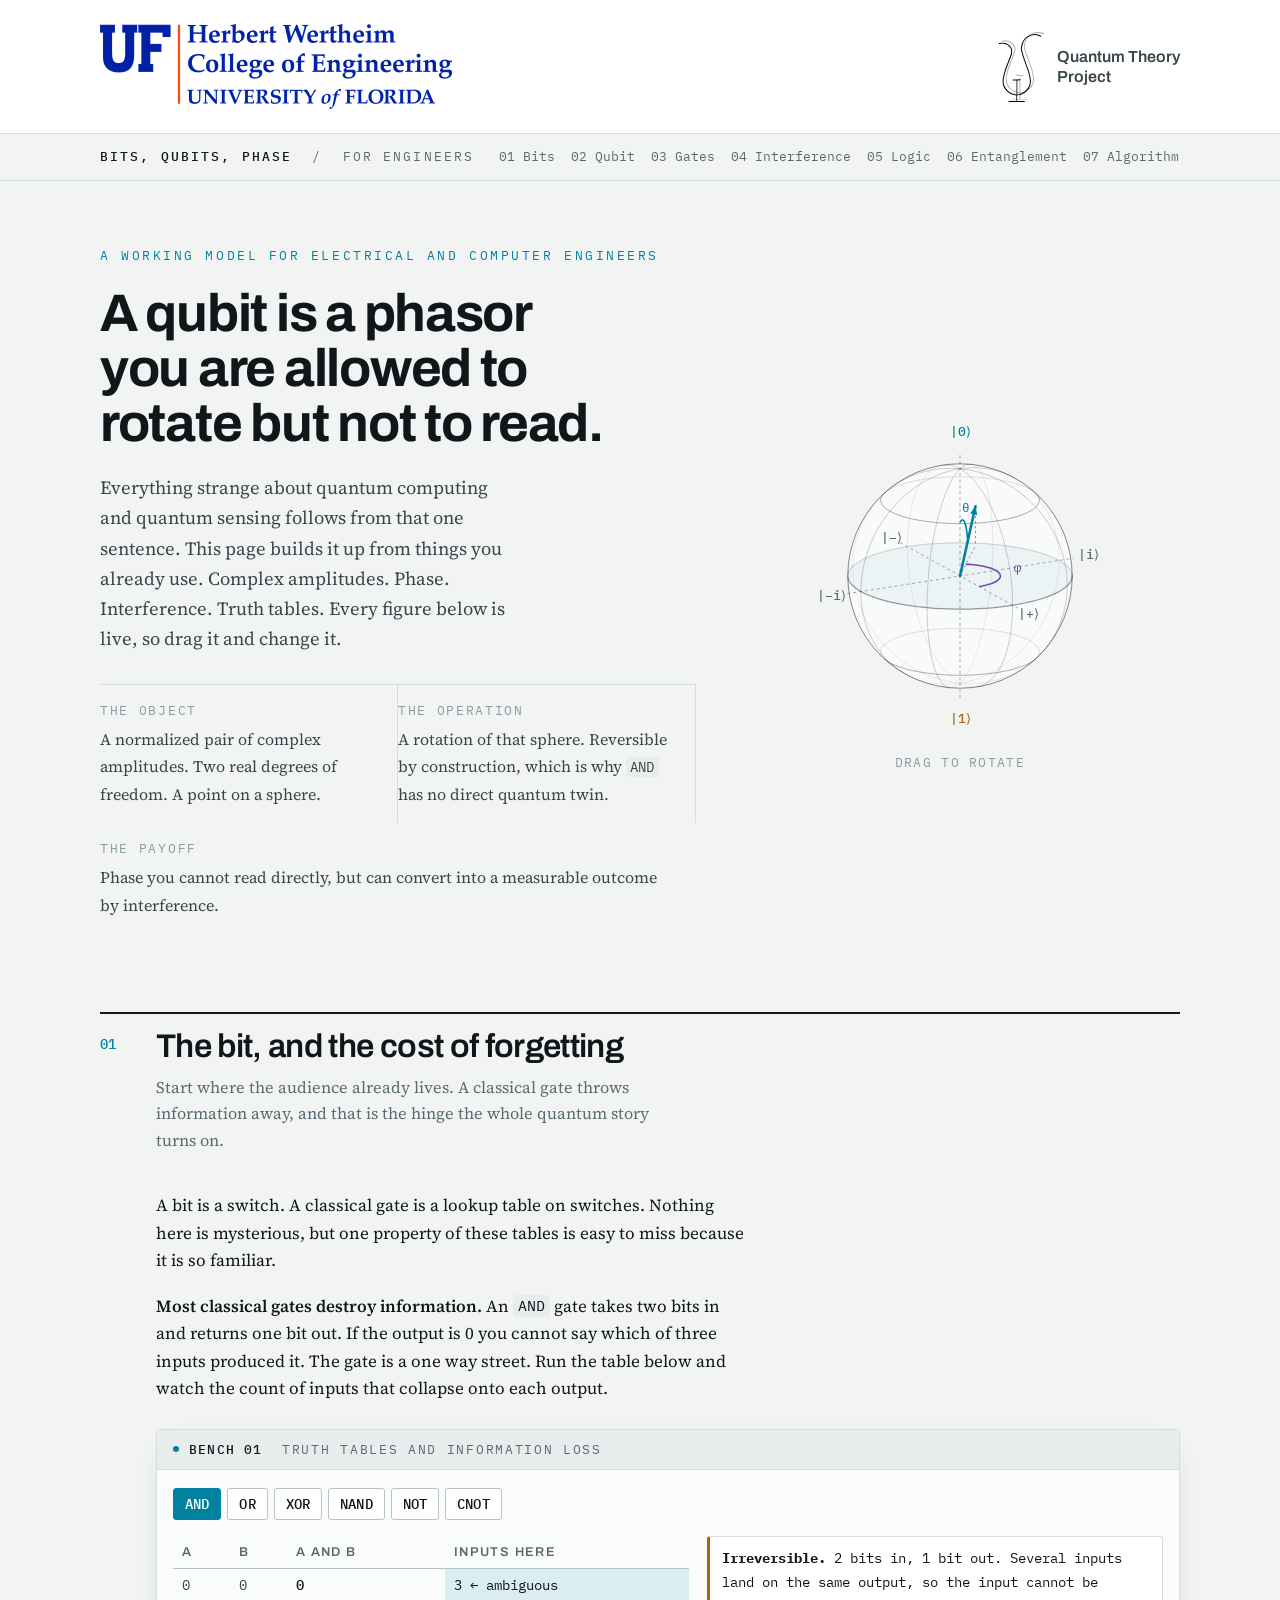
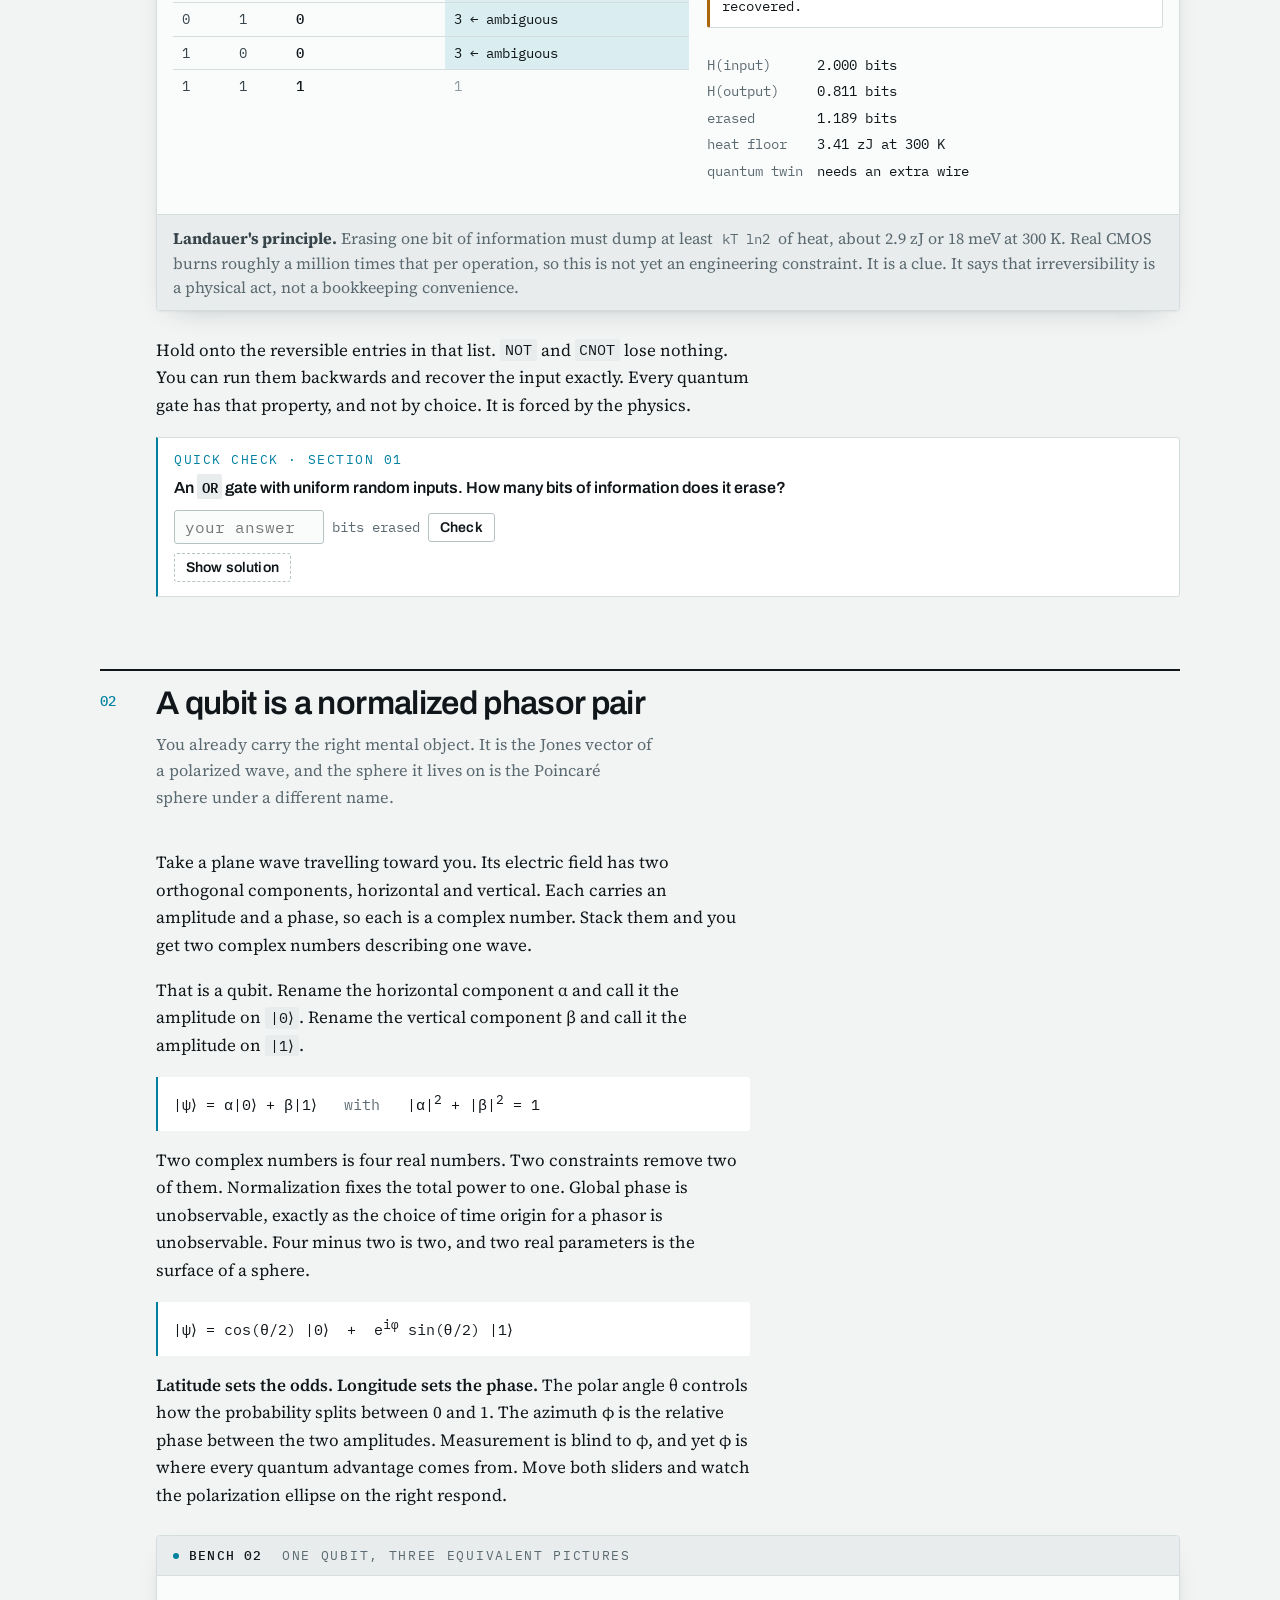
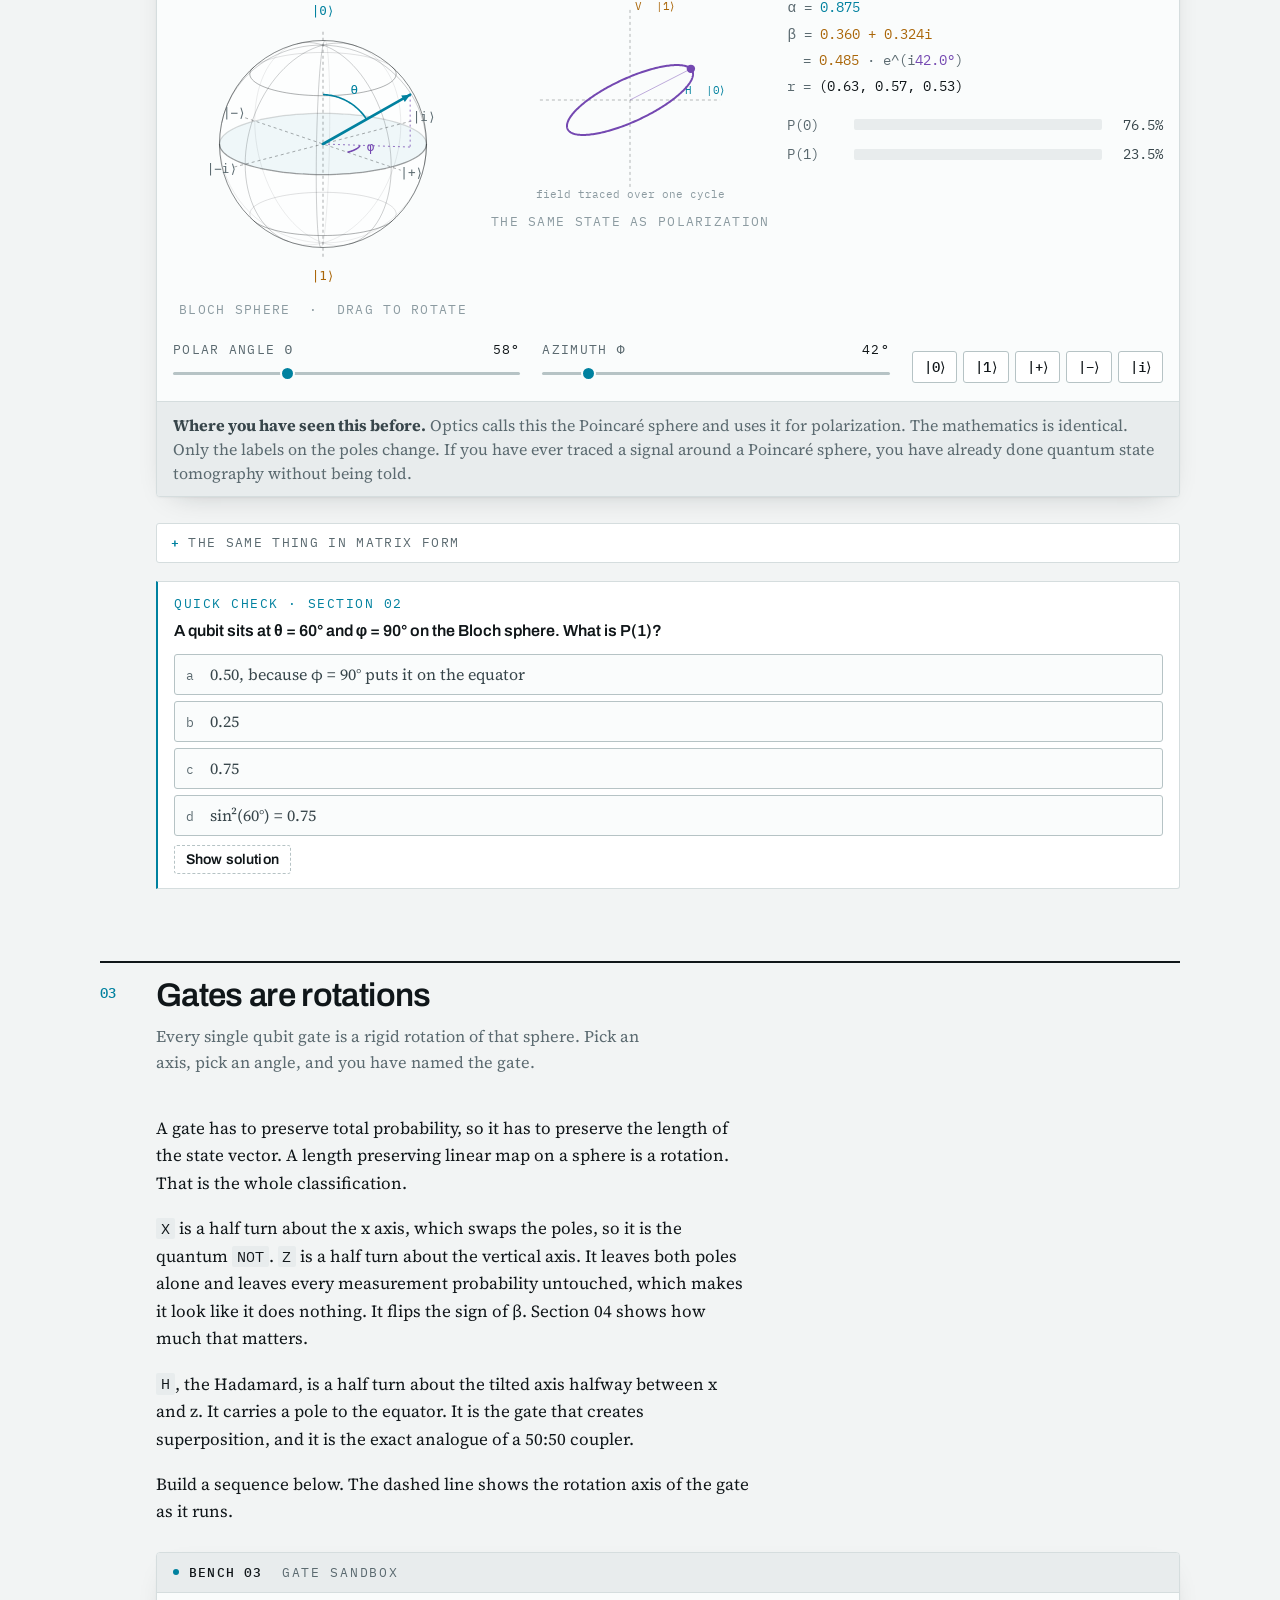
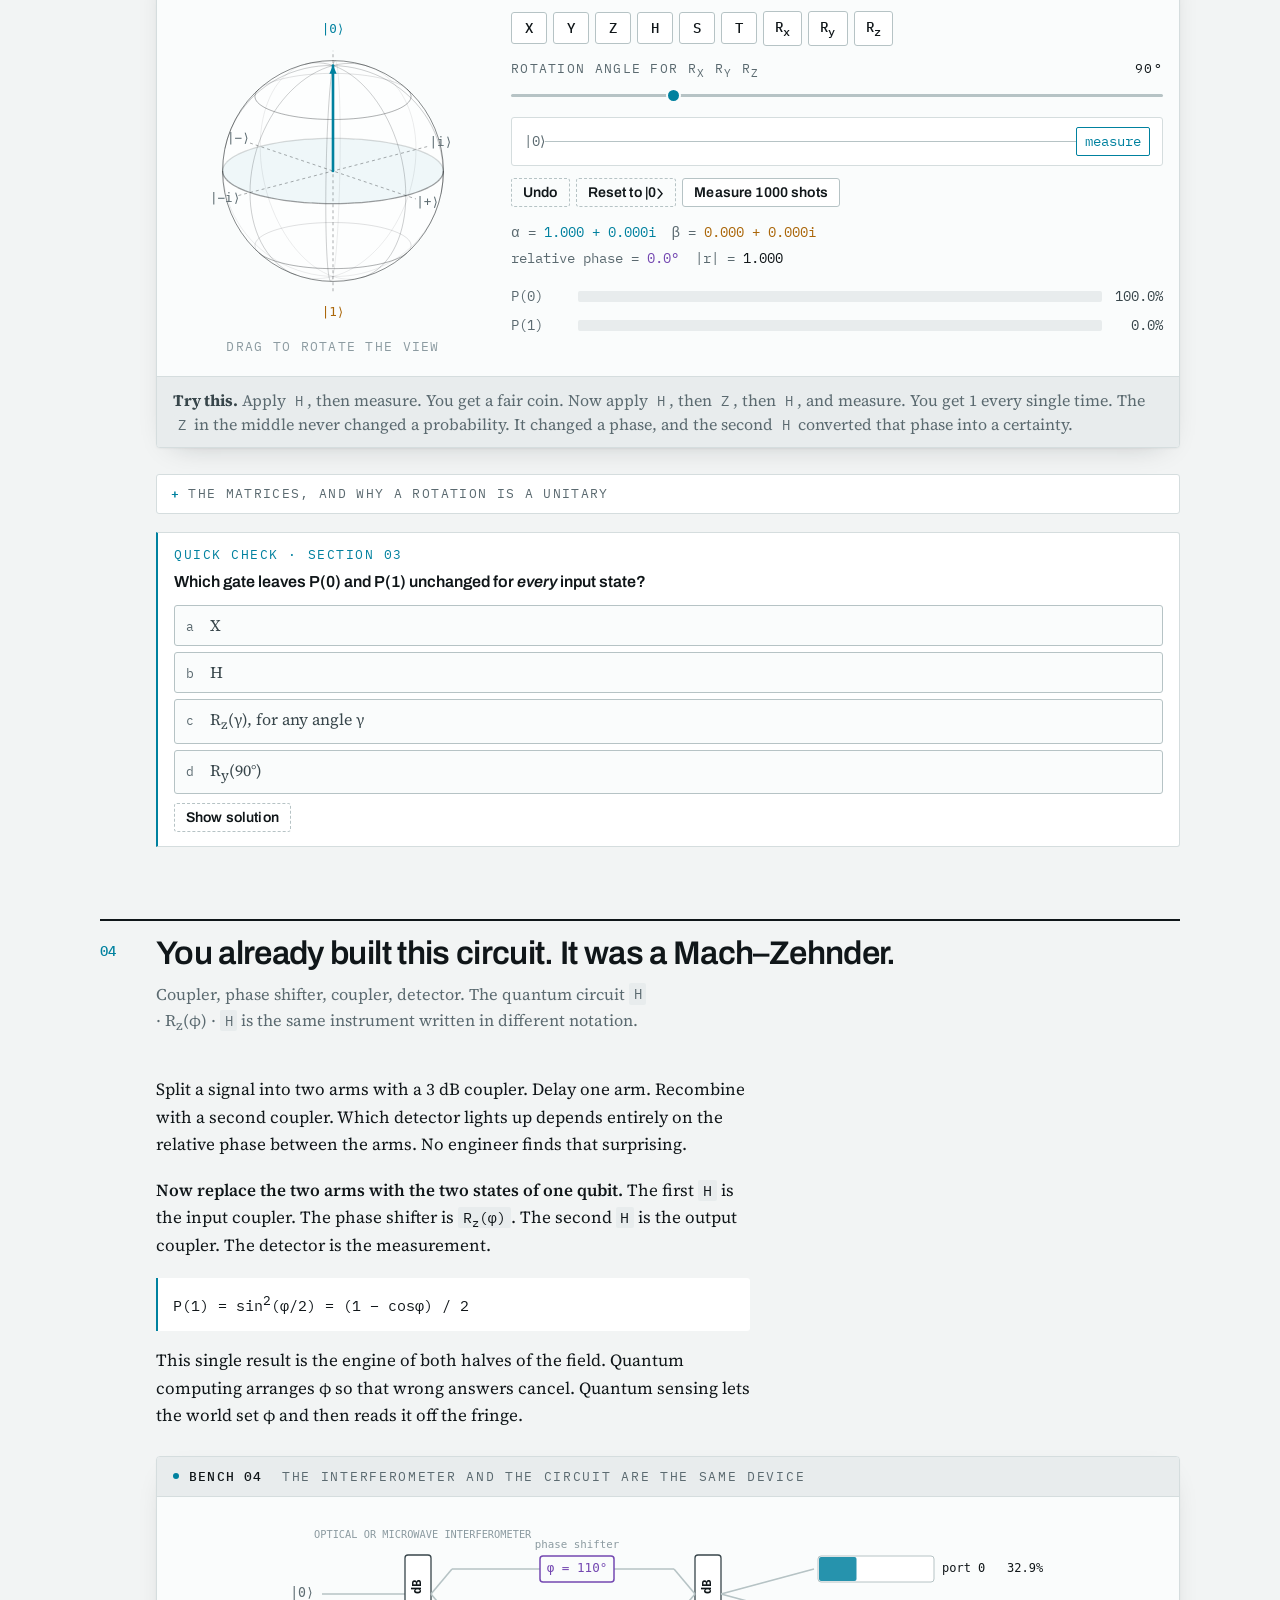
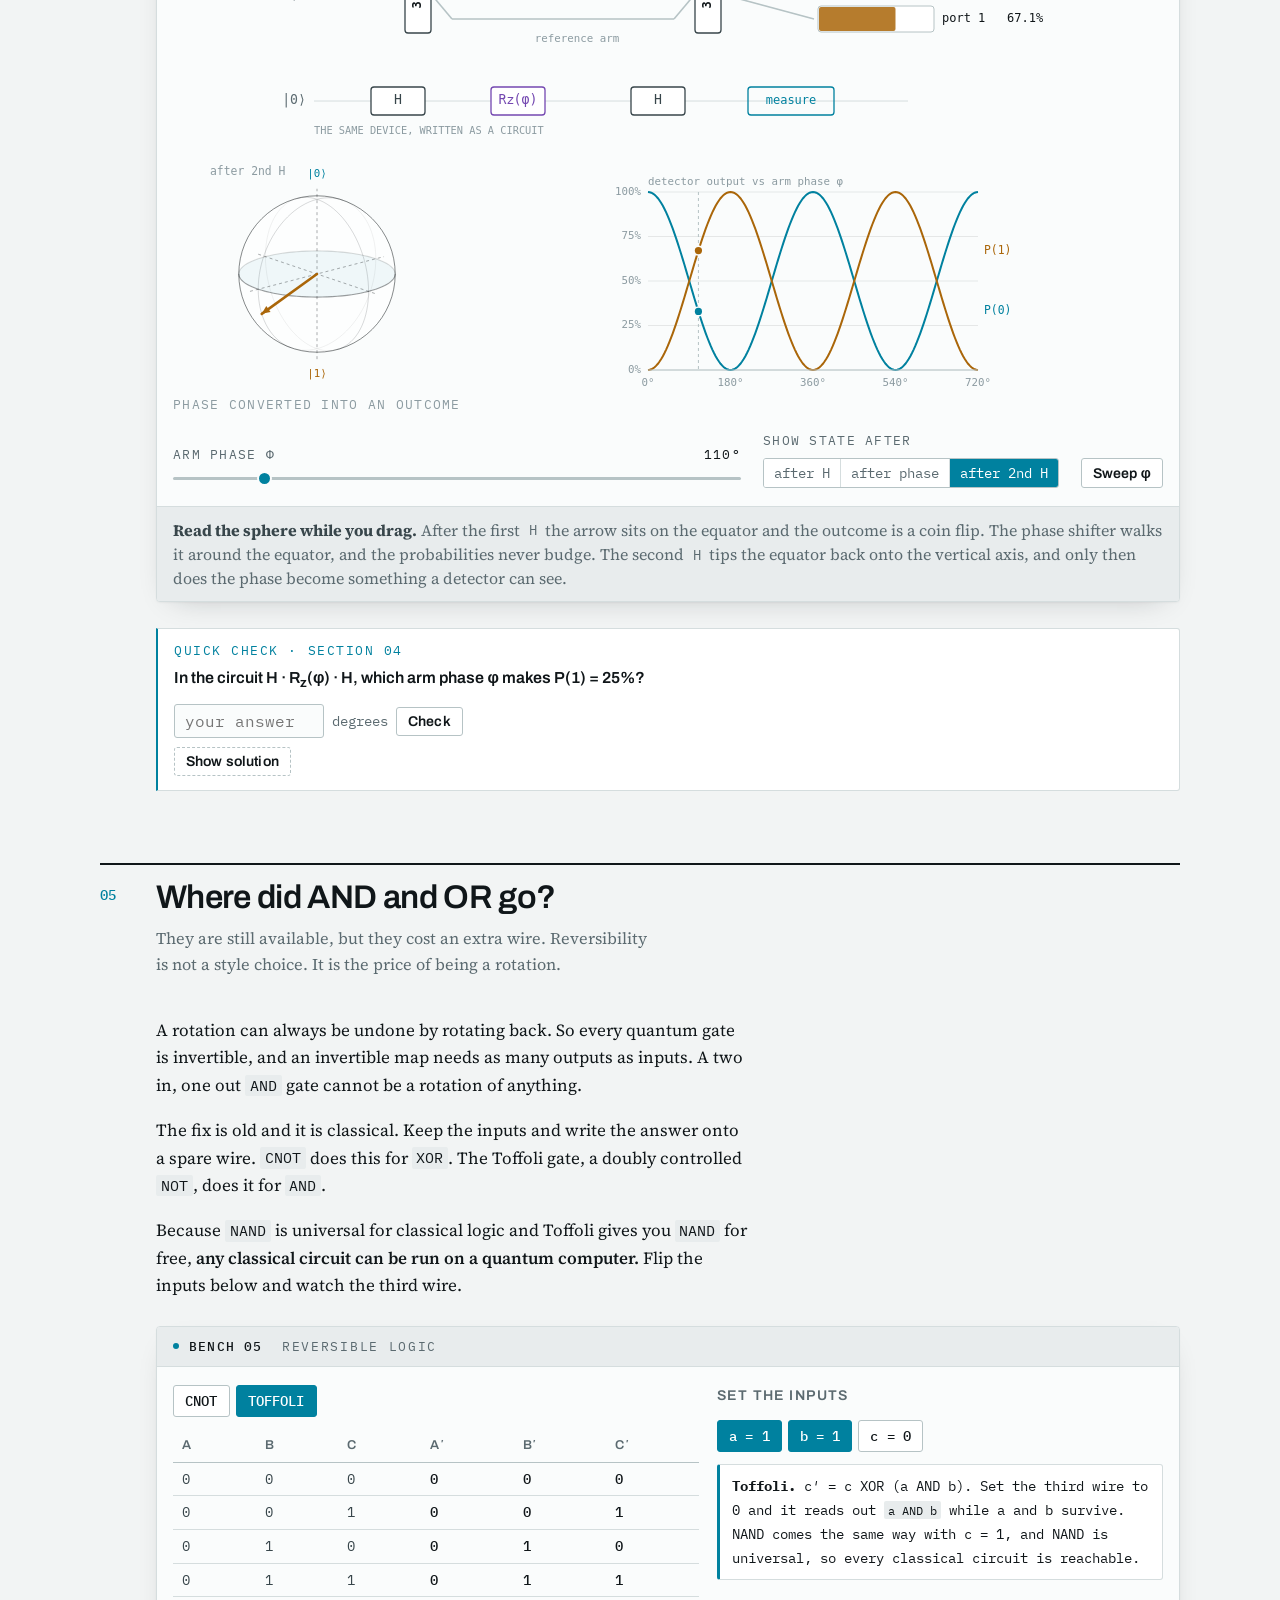
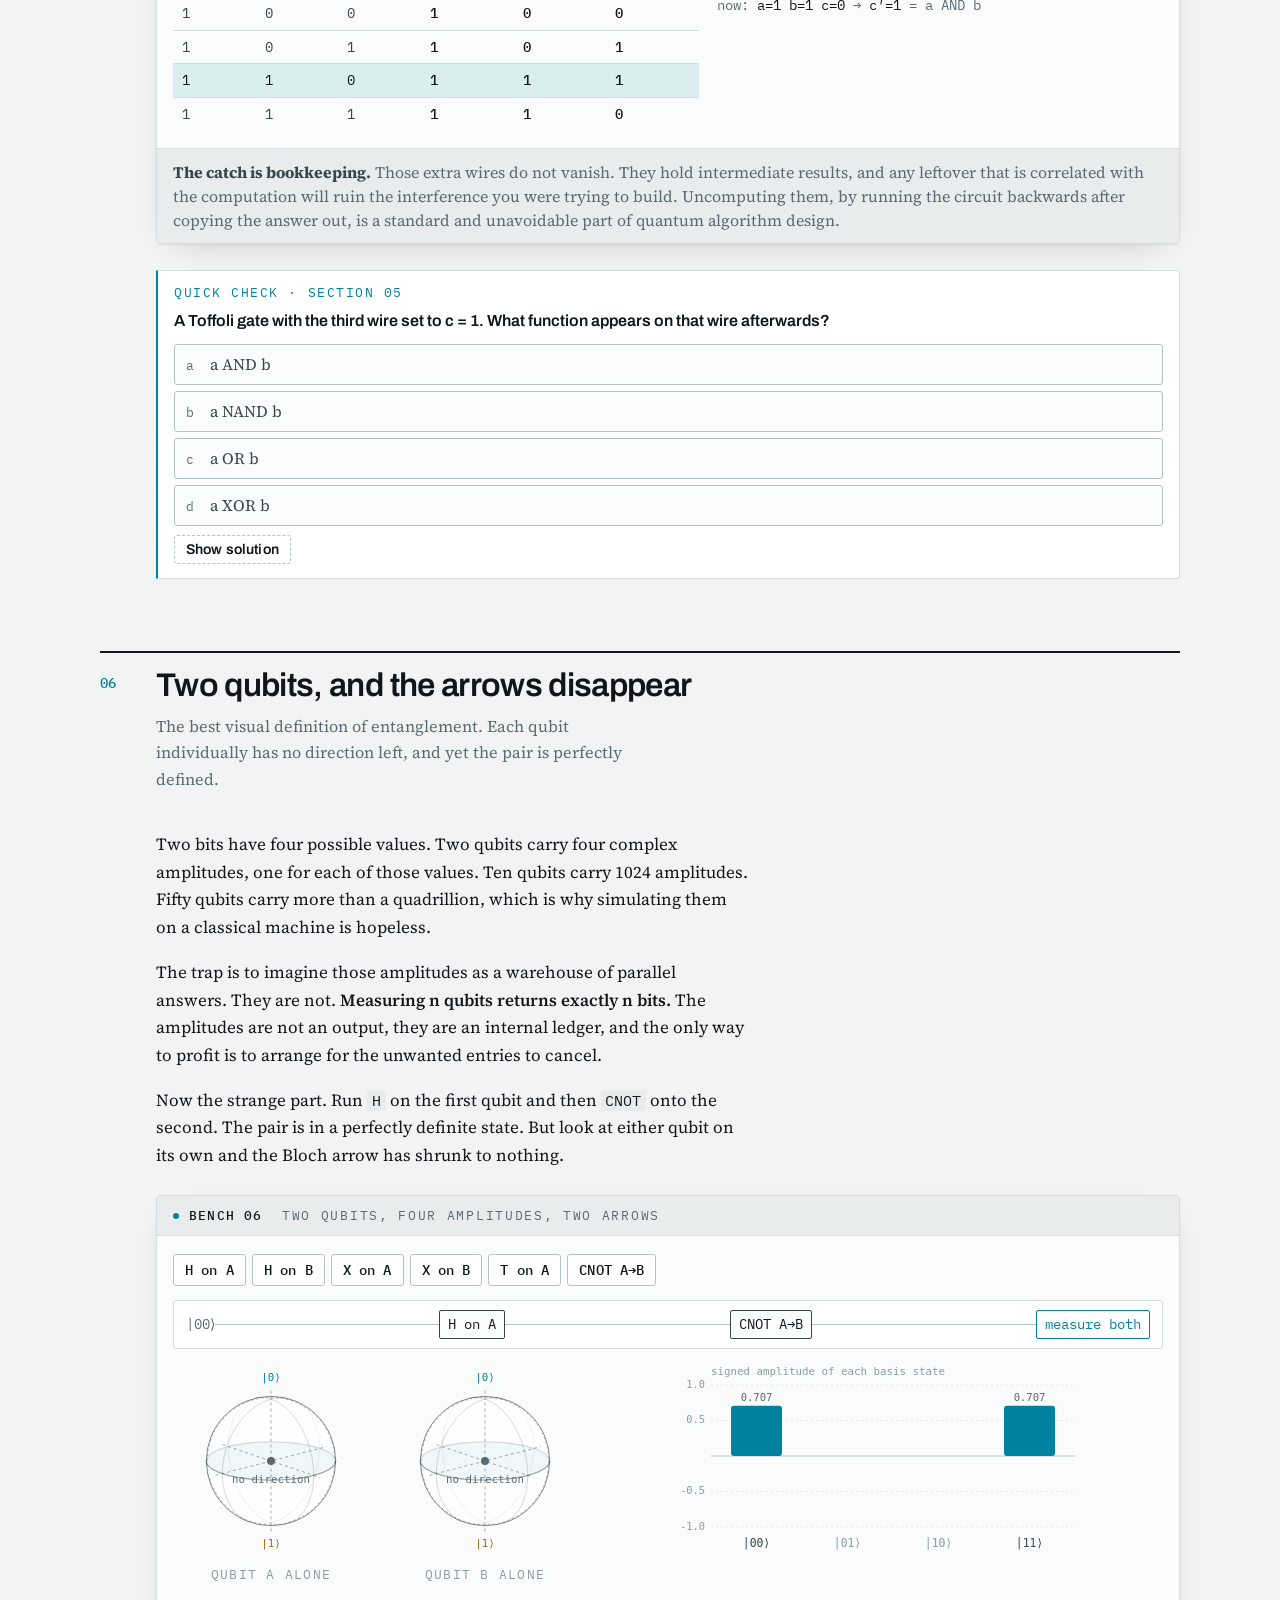
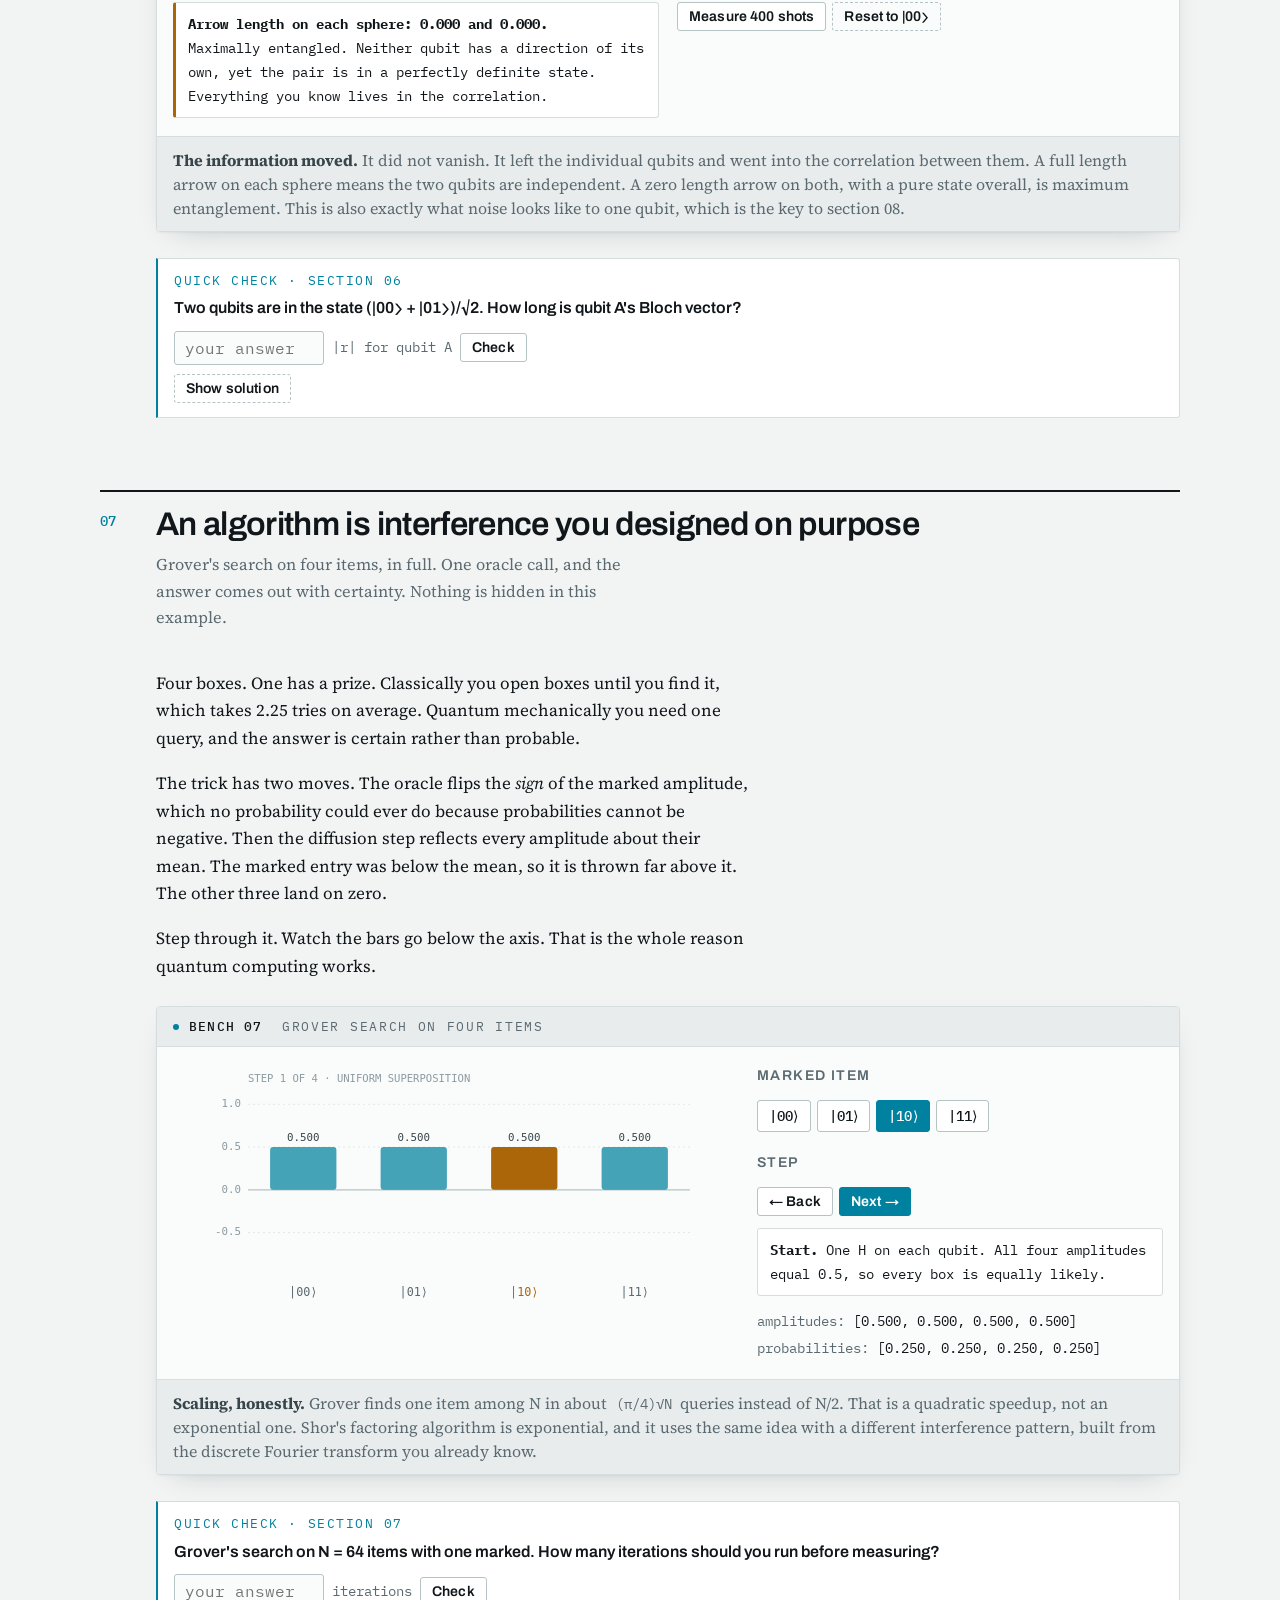
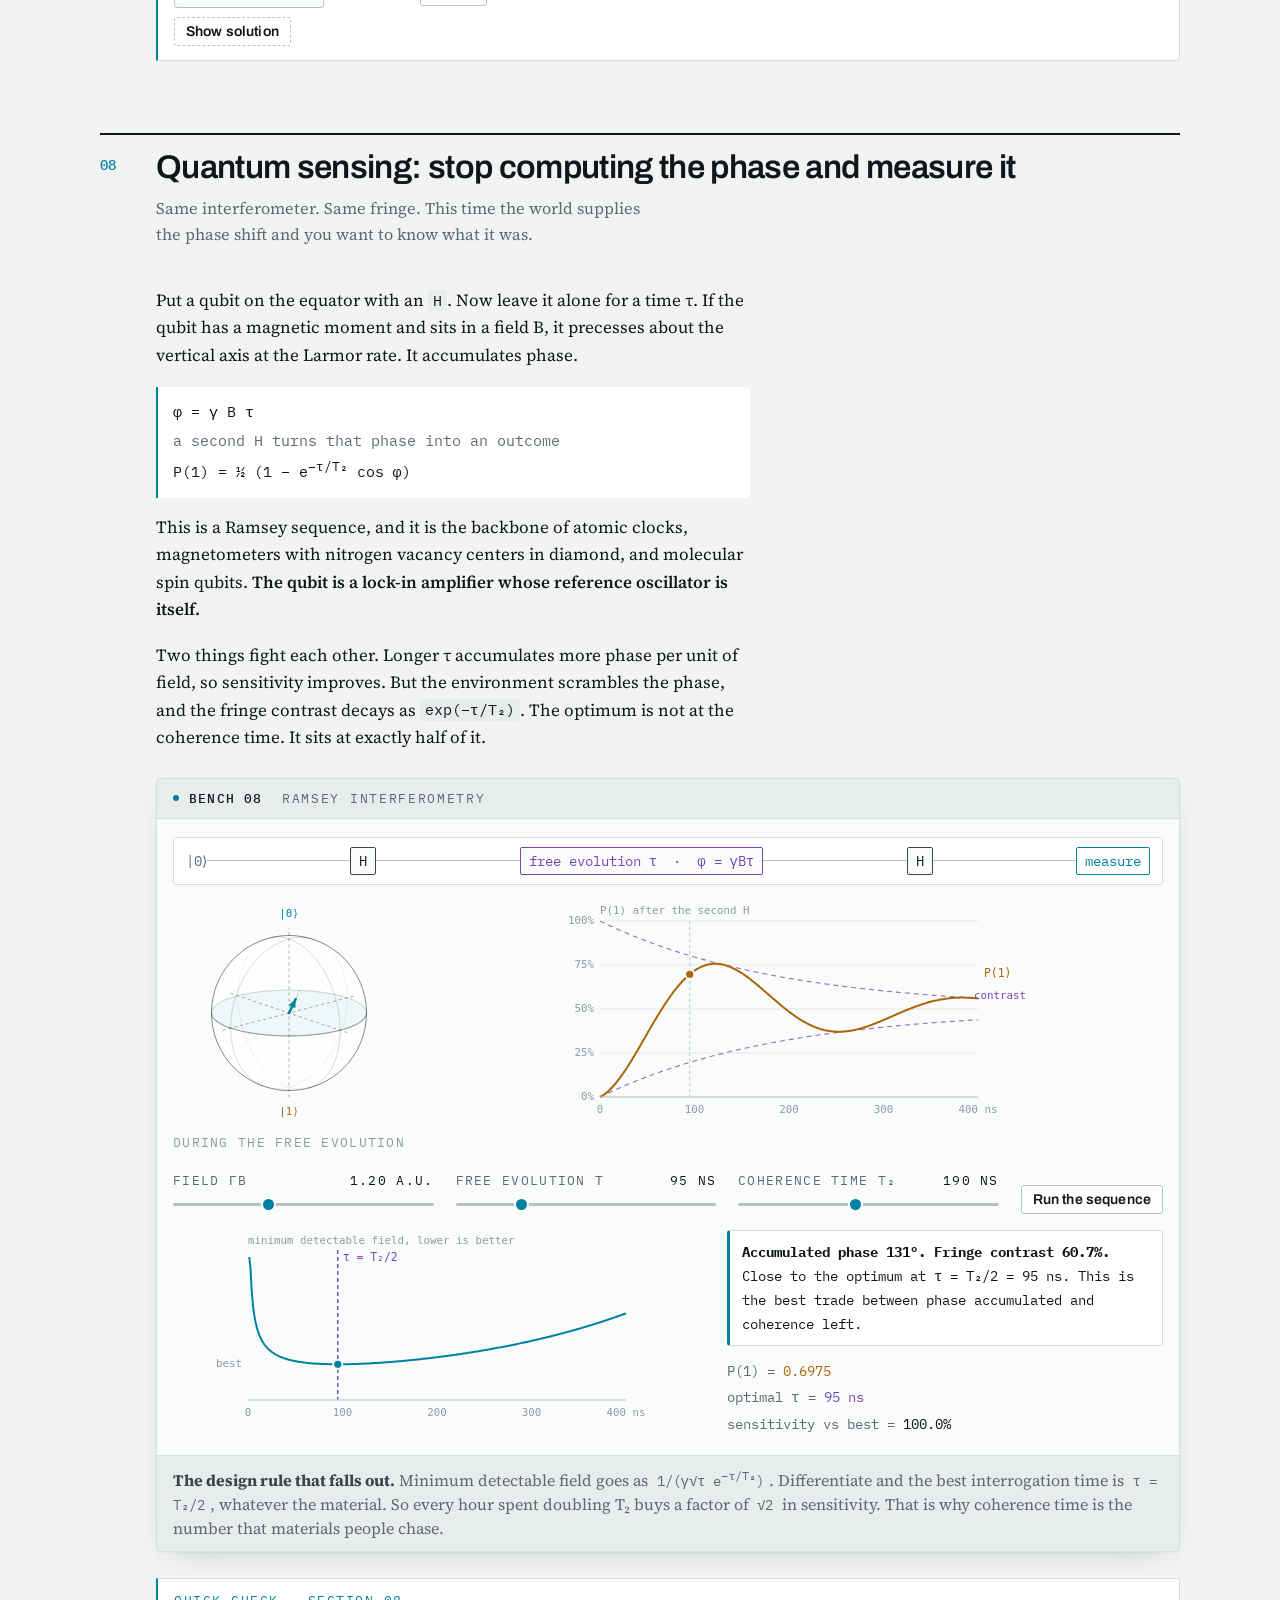
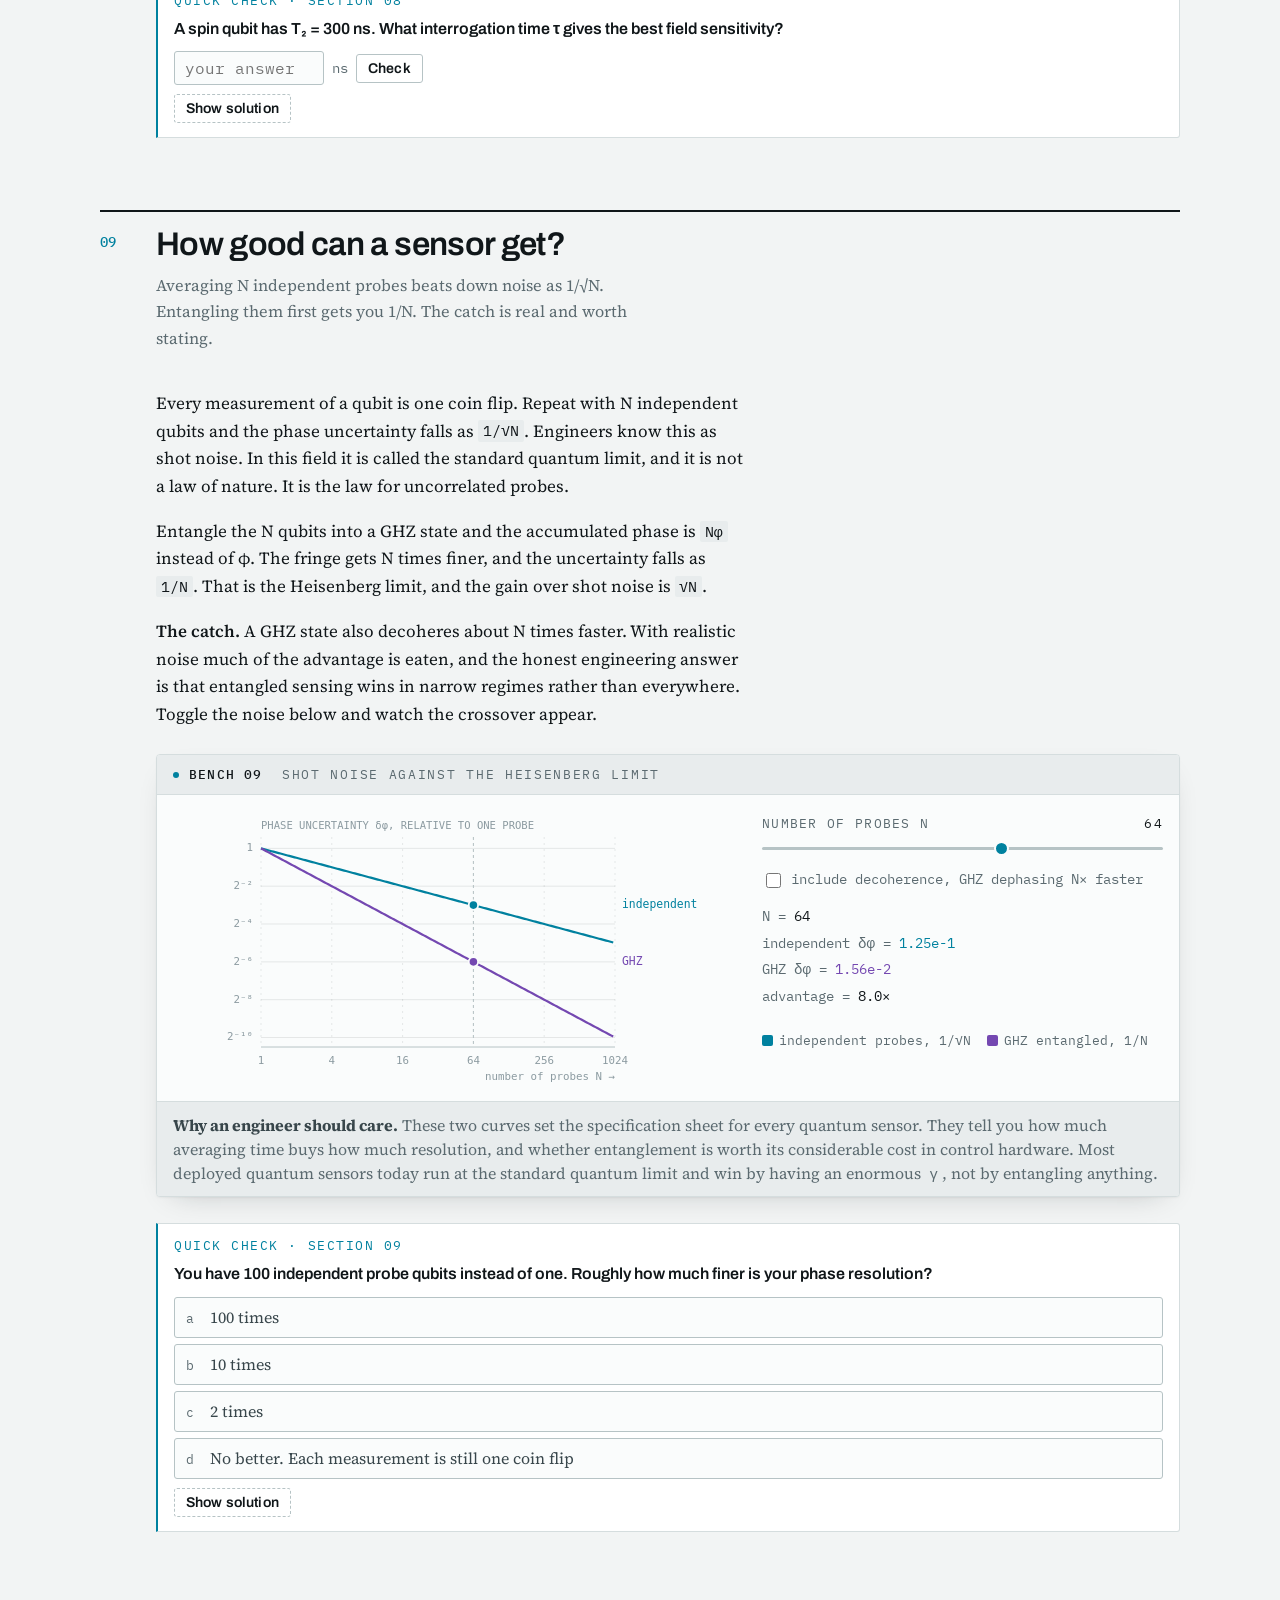
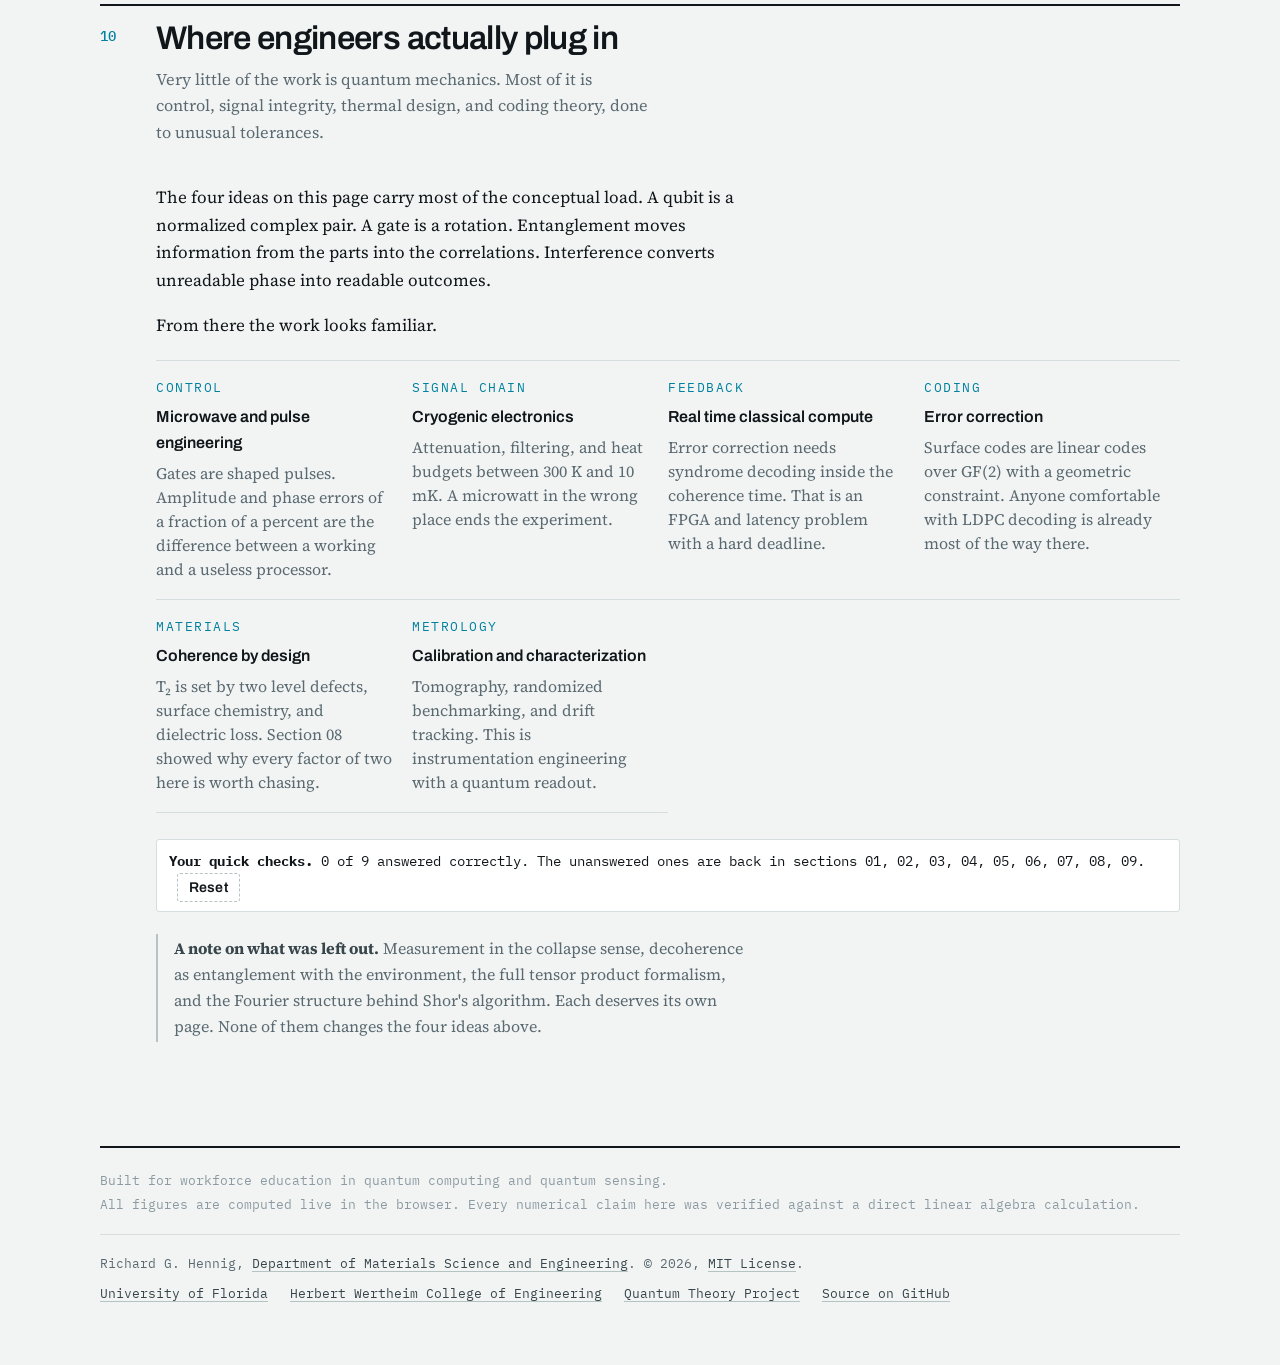
==== commit 353f388e: "Add UF, HWCOE and QTP branding; stack the opening block on phones" ====
--- a/docs/Bits_Qubits_and_Phase.html
+++ b/docs/Bits_Qubits_and_Phase.html
@@ -282,6 +282,46 @@
 .quiz .sol{margin-top:10px;font-size:1rem;line-height:1.5;color:var(--ink-2);border-top:1px solid var(--rule);padding-top:9px}
 .quiz .sol b{color:var(--ink)}
 </style>
+<style>
+/* ---------- institutional strip and credit ---------- */
+.ufbar{background:var(--surface);border-bottom:1px solid var(--rule);margin-inline:-20px;padding:24px 20px}
+.ufbar-in{max-width:1080px;margin:0 auto;display:flex;align-items:center;justify-content:space-between;gap:24px}
+.ufbar a{display:block;color:inherit;text-decoration:none}
+.ufbar .college{flex:0 1 352px;min-width:0}
+.ufbar .college img{display:block;width:352px;max-width:100%;height:auto}
+.ufbar .college .logo-dark{display:none}
+.ufbar .qtp{display:flex;align-items:center;gap:12px;flex:none;font-family:Archivo,"Helvetica Neue",Arial,sans-serif;font-weight:600;font-size:1rem;line-height:1.2;color:var(--ink-2)}
+.ufbar .qtp img{display:block;width:47px;height:72px}
+.ufbar a:hover span{text-decoration:underline;text-decoration-color:var(--rule-strong);text-underline-offset:3px}
+@media (prefers-color-scheme: dark){
+  :root:not([data-theme="light"]) .ufbar .college .logo-light{display:none}
+  :root:not([data-theme="light"]) .ufbar .college .logo-dark{display:block}
+  :root:not([data-theme="light"]) .ufbar .qtp img{filter:invert(1)}
+}
+:root[data-theme="dark"] .ufbar .college .logo-light{display:none}
+:root[data-theme="dark"] .ufbar .college .logo-dark{display:block}
+:root[data-theme="dark"] .ufbar .qtp img{filter:invert(1)}
+@media (max-width:640px){.ufbar .qtp{display:none}}
+.credit{margin-top:18px;padding-top:16px;border-top:1px solid var(--rule);color:var(--muted)}
+.credit p{margin:0 0 6px}
+.credit a{color:var(--ink-2)}
+.credit nav{display:flex;flex-wrap:wrap;gap:2px 22px}
+/* phones: the opening block stacks into one column (a later two-column rule used to override this) */
+@media (max-width:880px){.hero{grid-template-columns:1fr;gap:30px;padding-block:40px 34px}}
+</style>
+<div class="ufbar">
+  <div class="ufbar-in">
+    <a class="college" href="https://www.eng.ufl.edu/">
+      <img class="logo-light" src="assets/hwcoe-logo.png" width="352" height="85" alt="UF Herbert Wertheim College of Engineering, University of Florida">
+      <img class="logo-dark" src="assets/hwcoe-logo-white.png" width="352" height="85" alt="UF Herbert Wertheim College of Engineering, University of Florida">
+    </a>
+    <a class="qtp" href="https://qtp.ufl.edu/">
+      <img src="assets/qtp-logo.svg" width="47" height="72" alt="">
+      <span>Quantum Theory<br>Project</span>
+    </a>
+  </div>
+</div>
+
 <div class="top">
   <div class="topin">
     <div class="brand"><b>Bits, Qubits, Phase</b> &nbsp;/&nbsp; for engineers</div>
@@ -778,6 +818,15 @@
 <footer>
   Built for workforce education in quantum computing and quantum sensing.<br>
   All figures are computed live in the browser. Every numerical claim here was verified against a direct linear algebra calculation.
+  <div class="credit">
+    <p>Richard G. Hennig, <a href="https://mse.ufl.edu/">Department of Materials Science and Engineering</a>. &copy; 2026, <a href="https://github.com/MatSciEd/Quantum/blob/main/LICENSE">MIT License</a>.</p>
+    <nav aria-label="Affiliations and source">
+      <a href="https://www.ufl.edu/">University of Florida</a>
+      <a href="https://www.eng.ufl.edu/">Herbert Wertheim College of Engineering</a>
+      <a href="https://qtp.ufl.edu/">Quantum Theory Project</a>
+      <a href="https://github.com/MatSciEd/Quantum">Source on GitHub</a>
+    </nav>
+  </div>
 </footer>
 </div>
 <style>canvas{height:auto}</style>
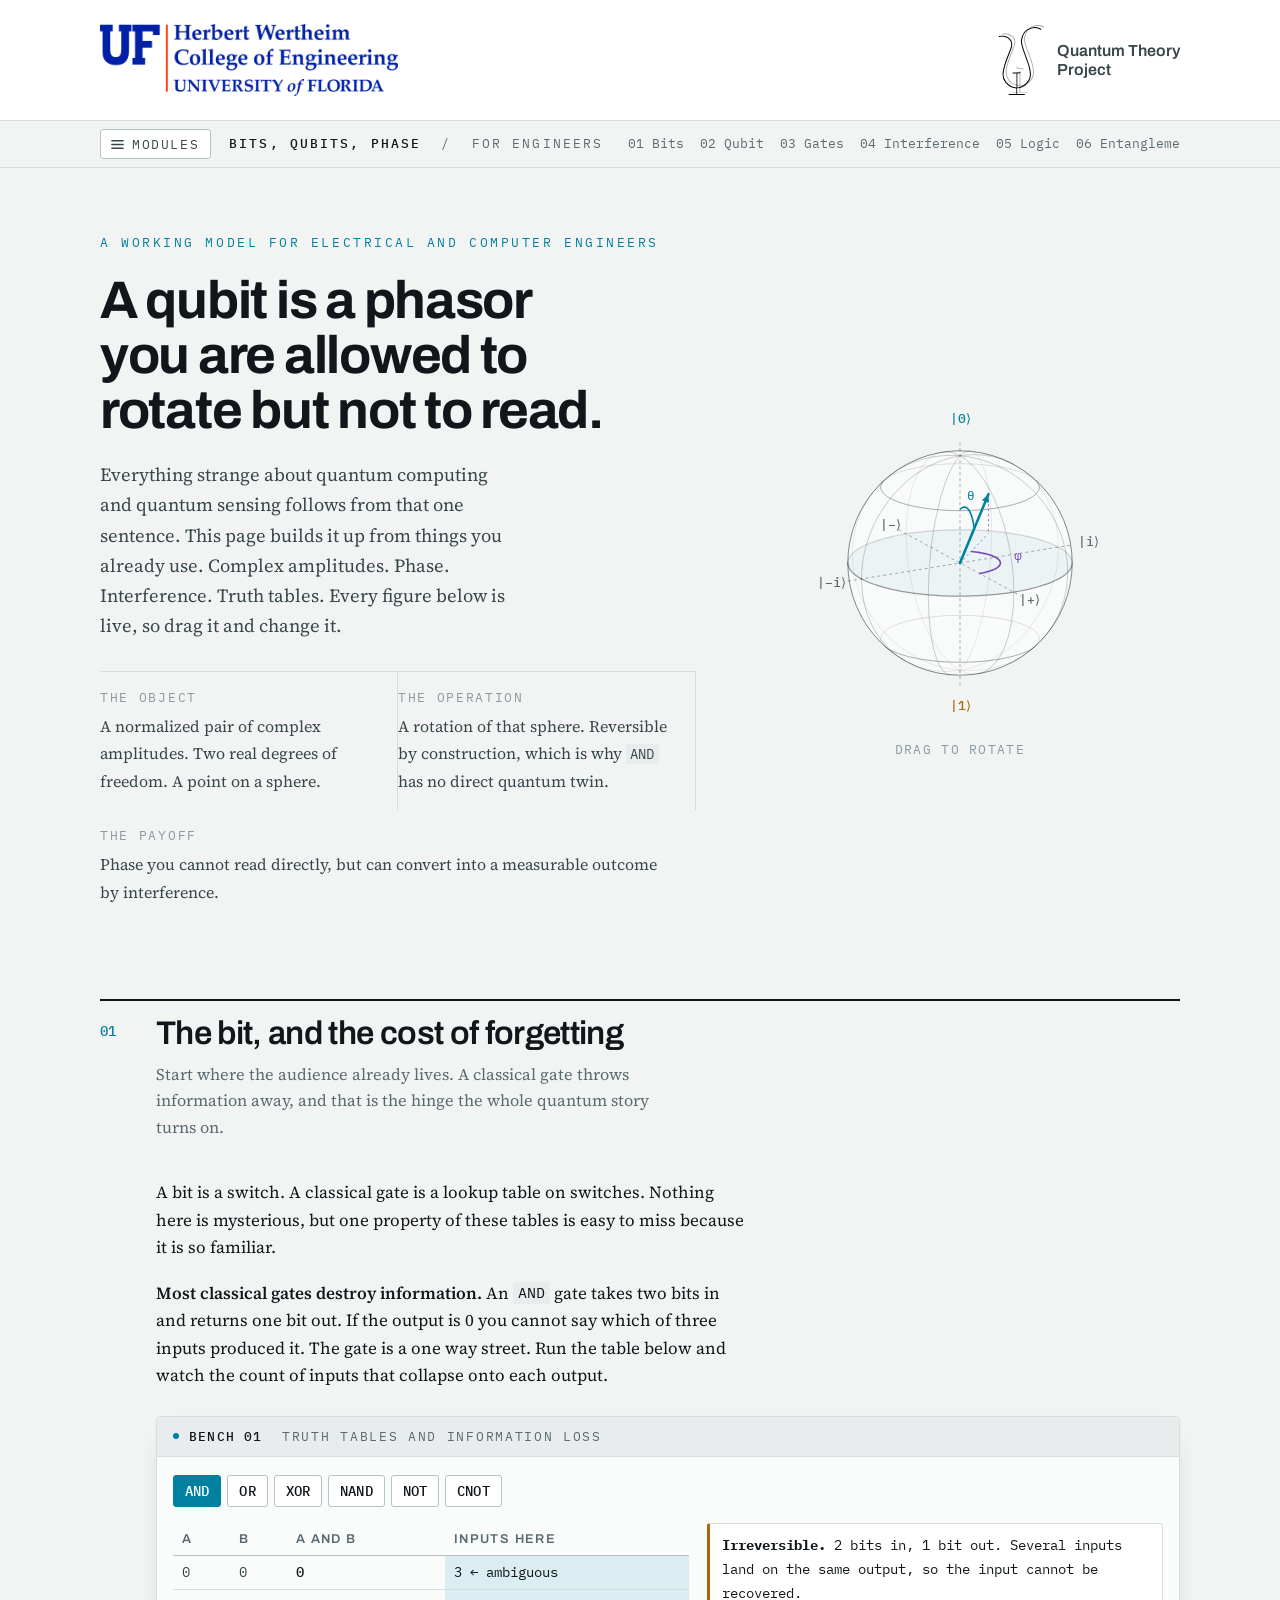
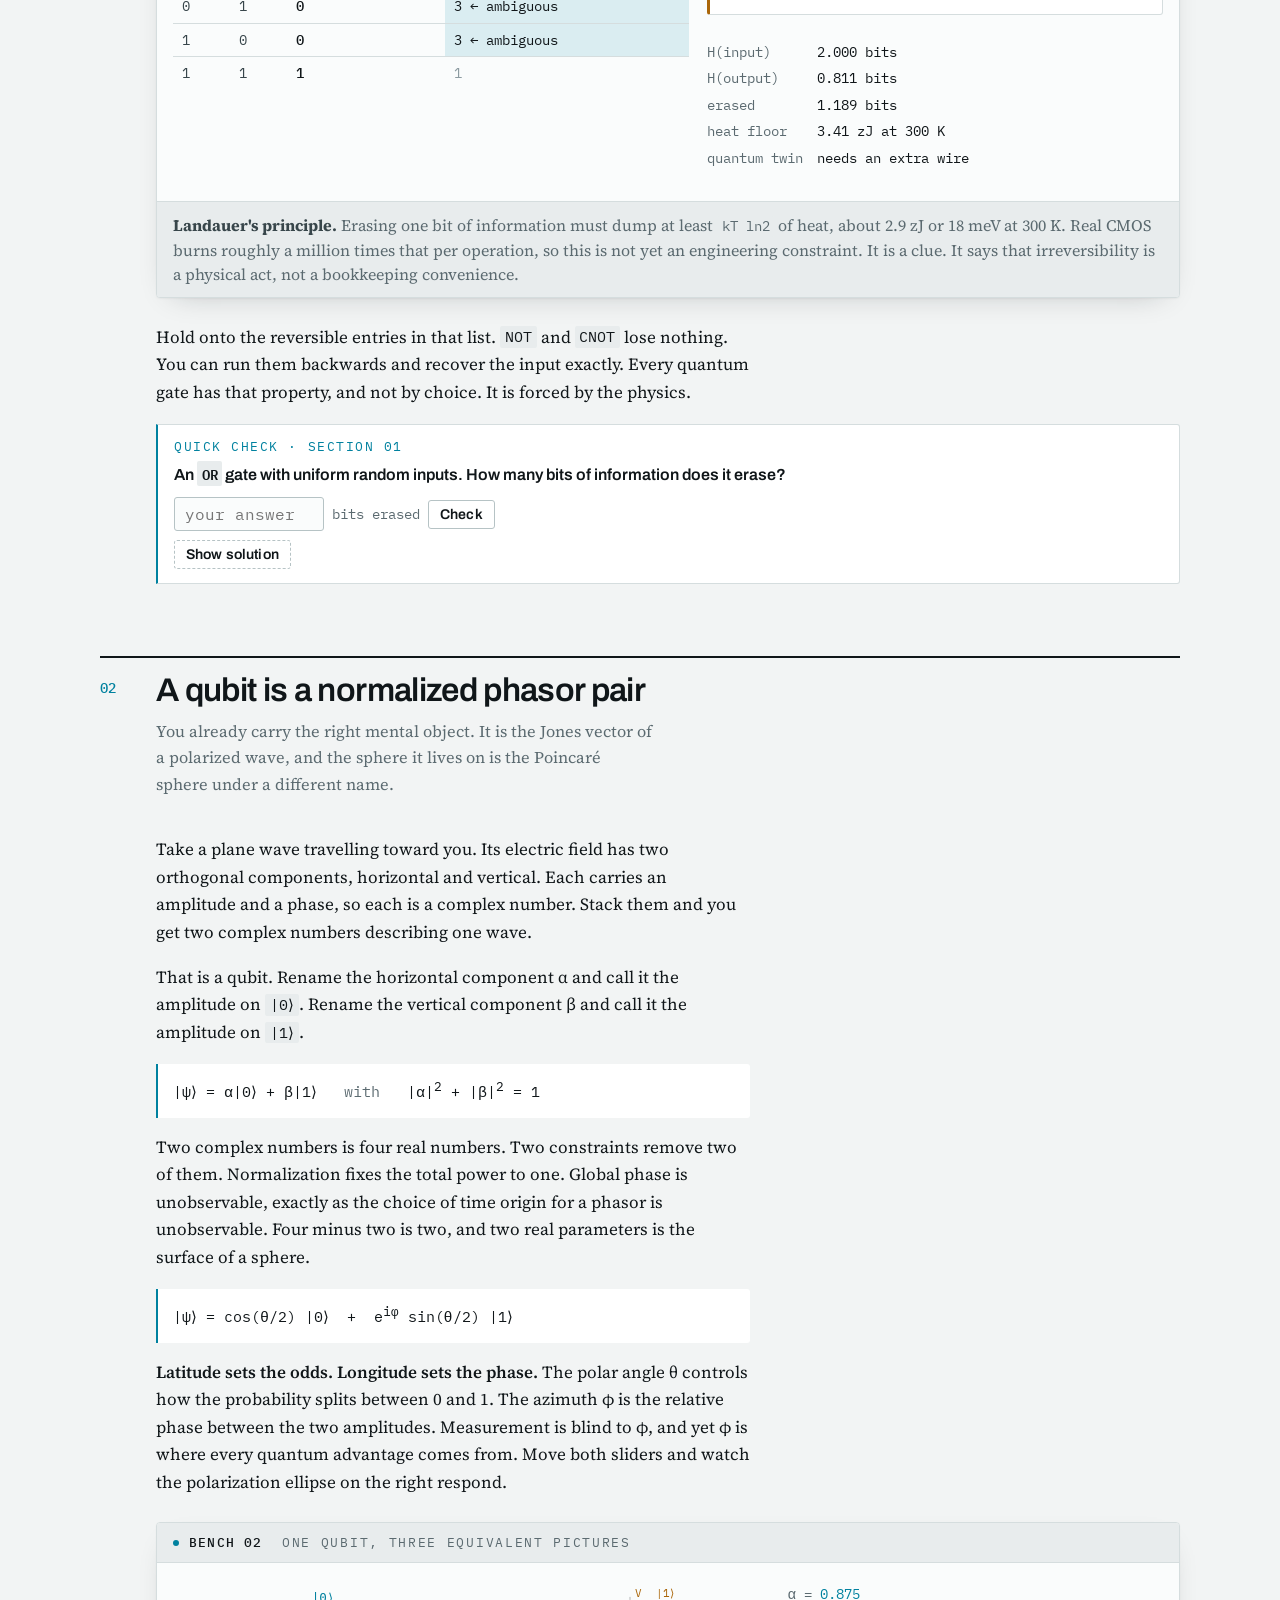
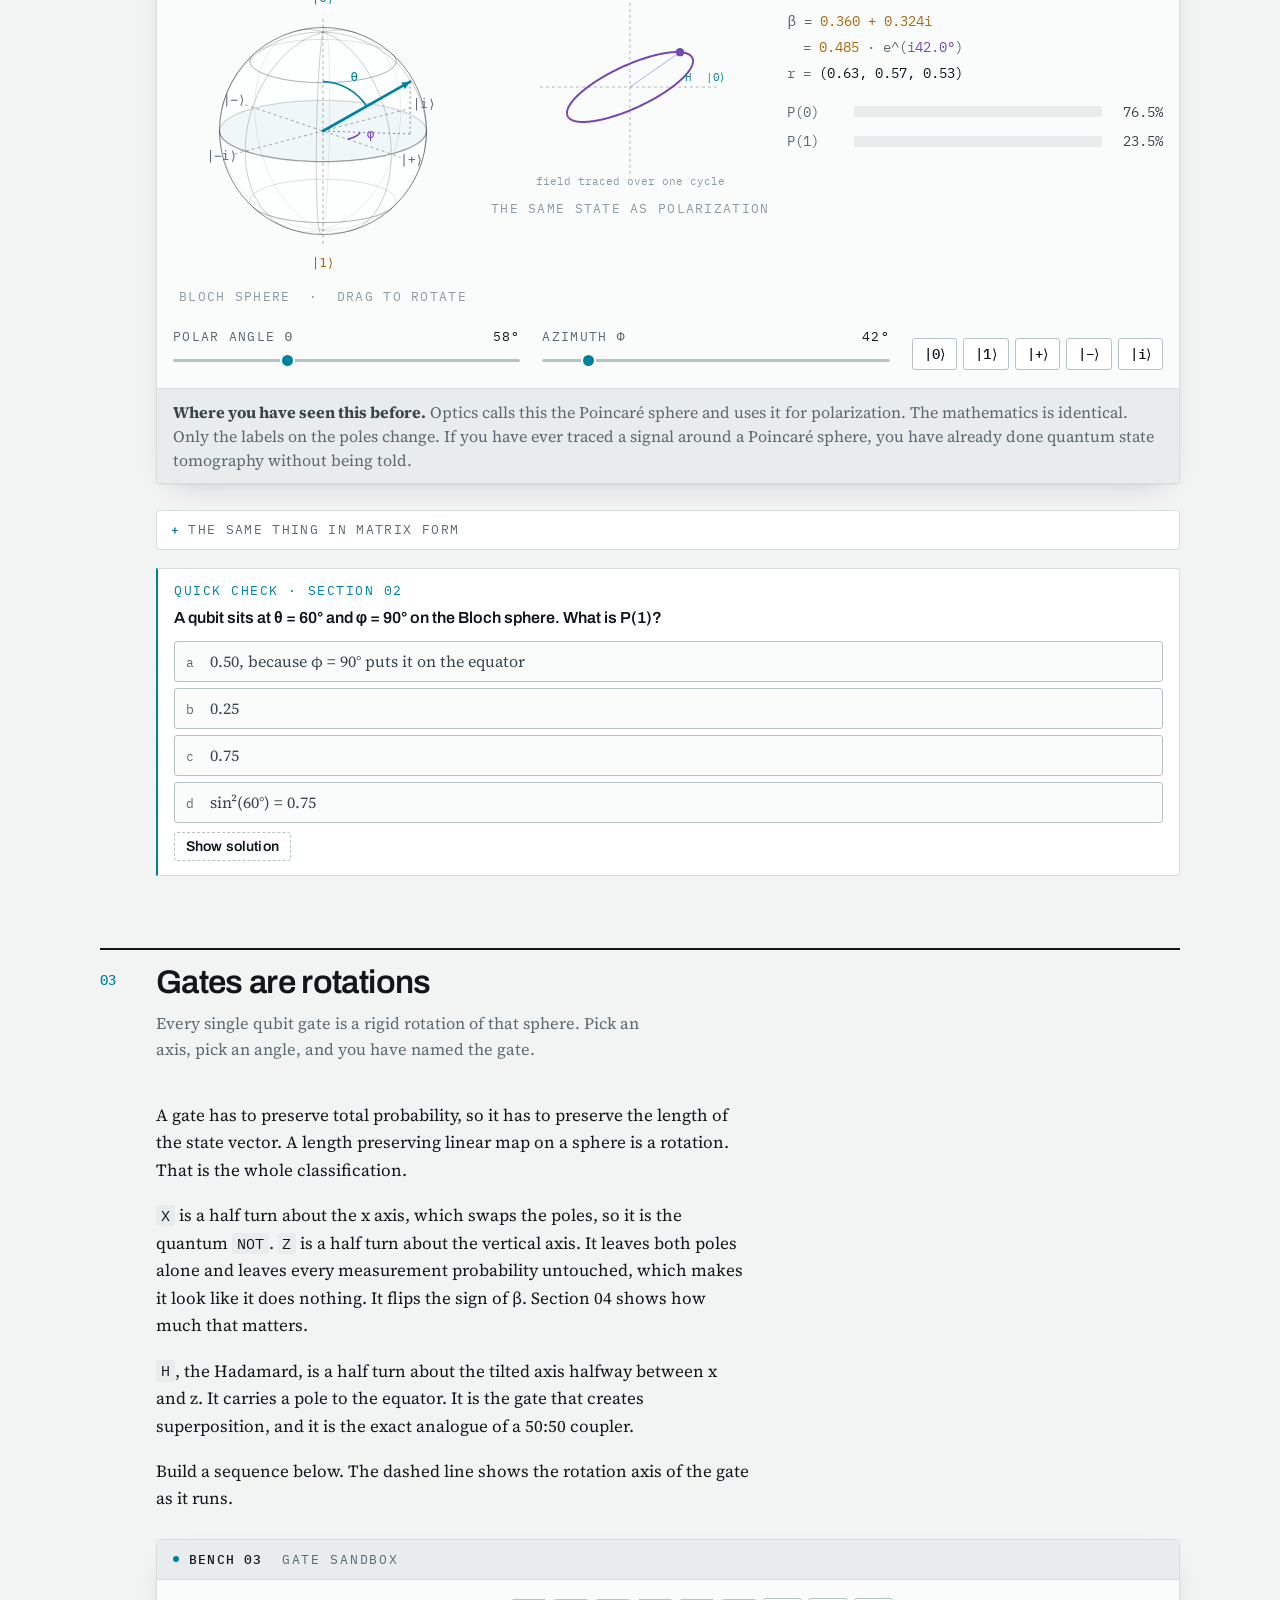
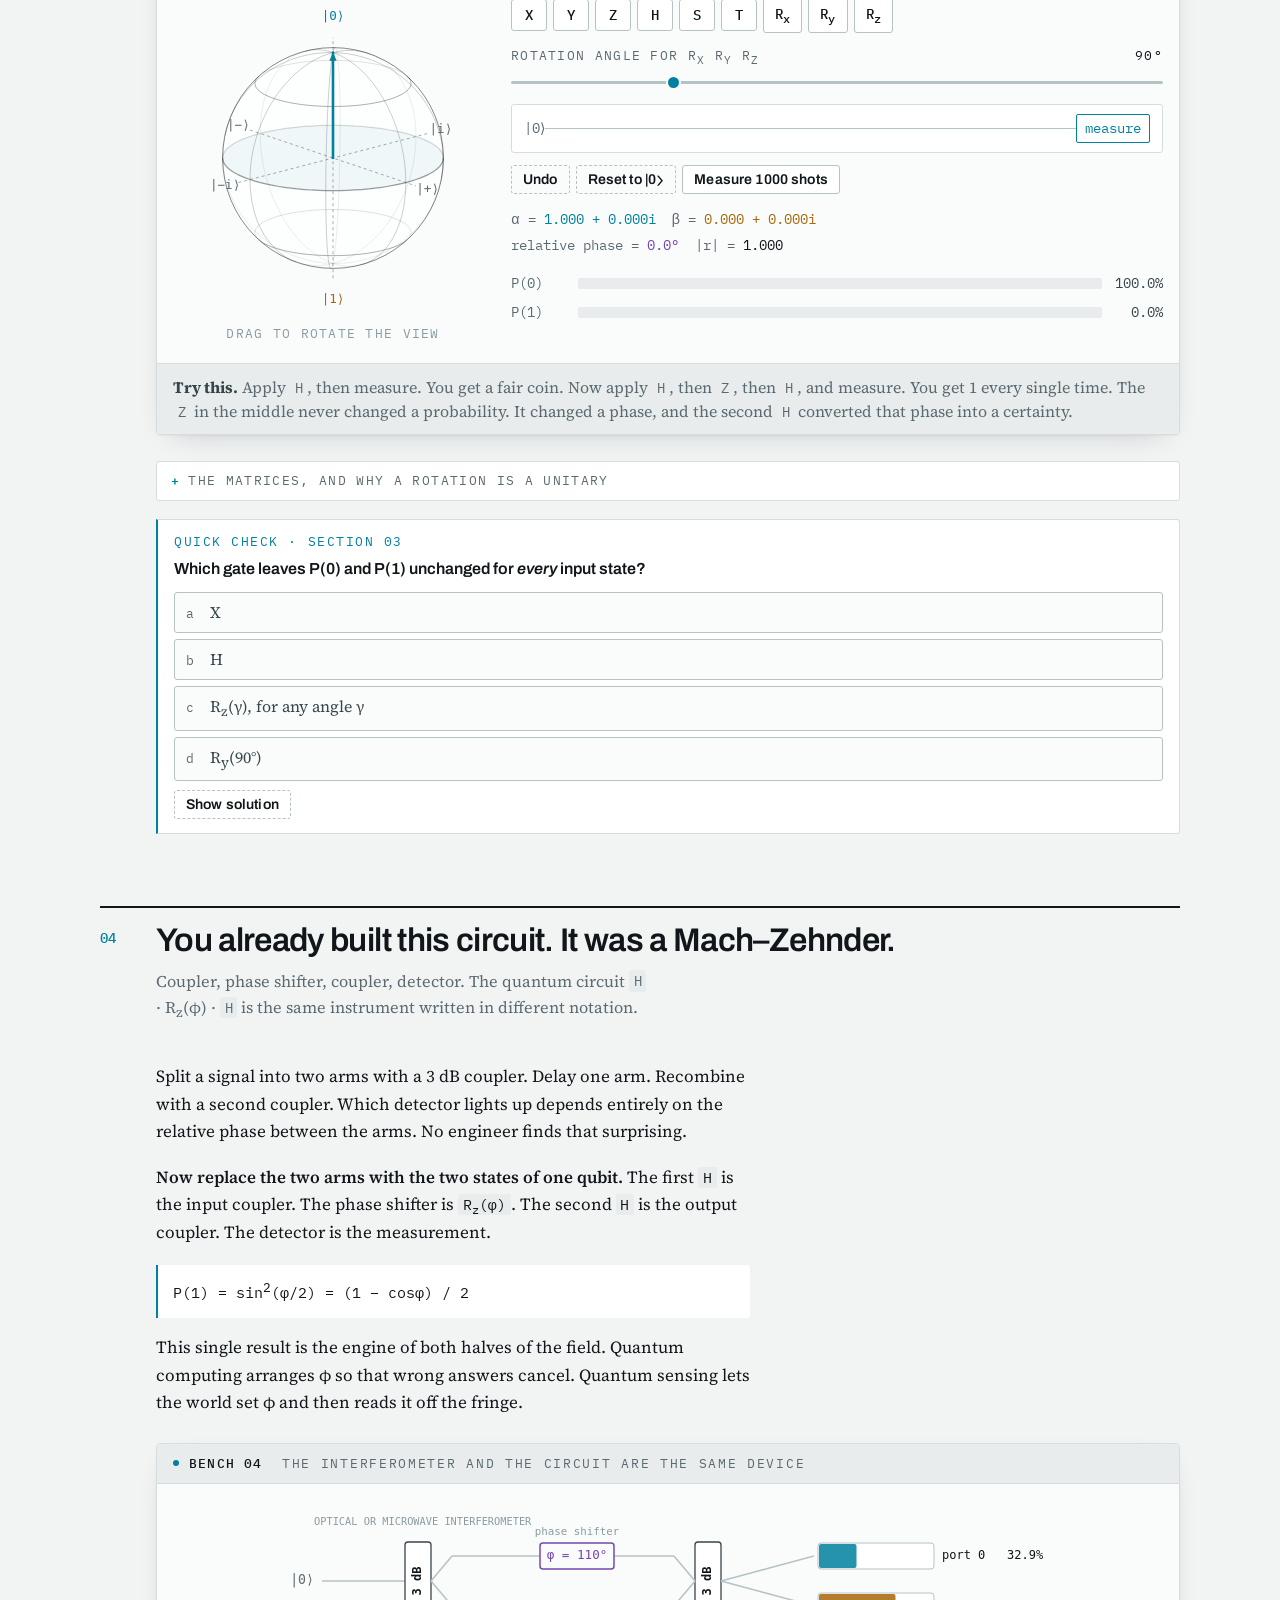
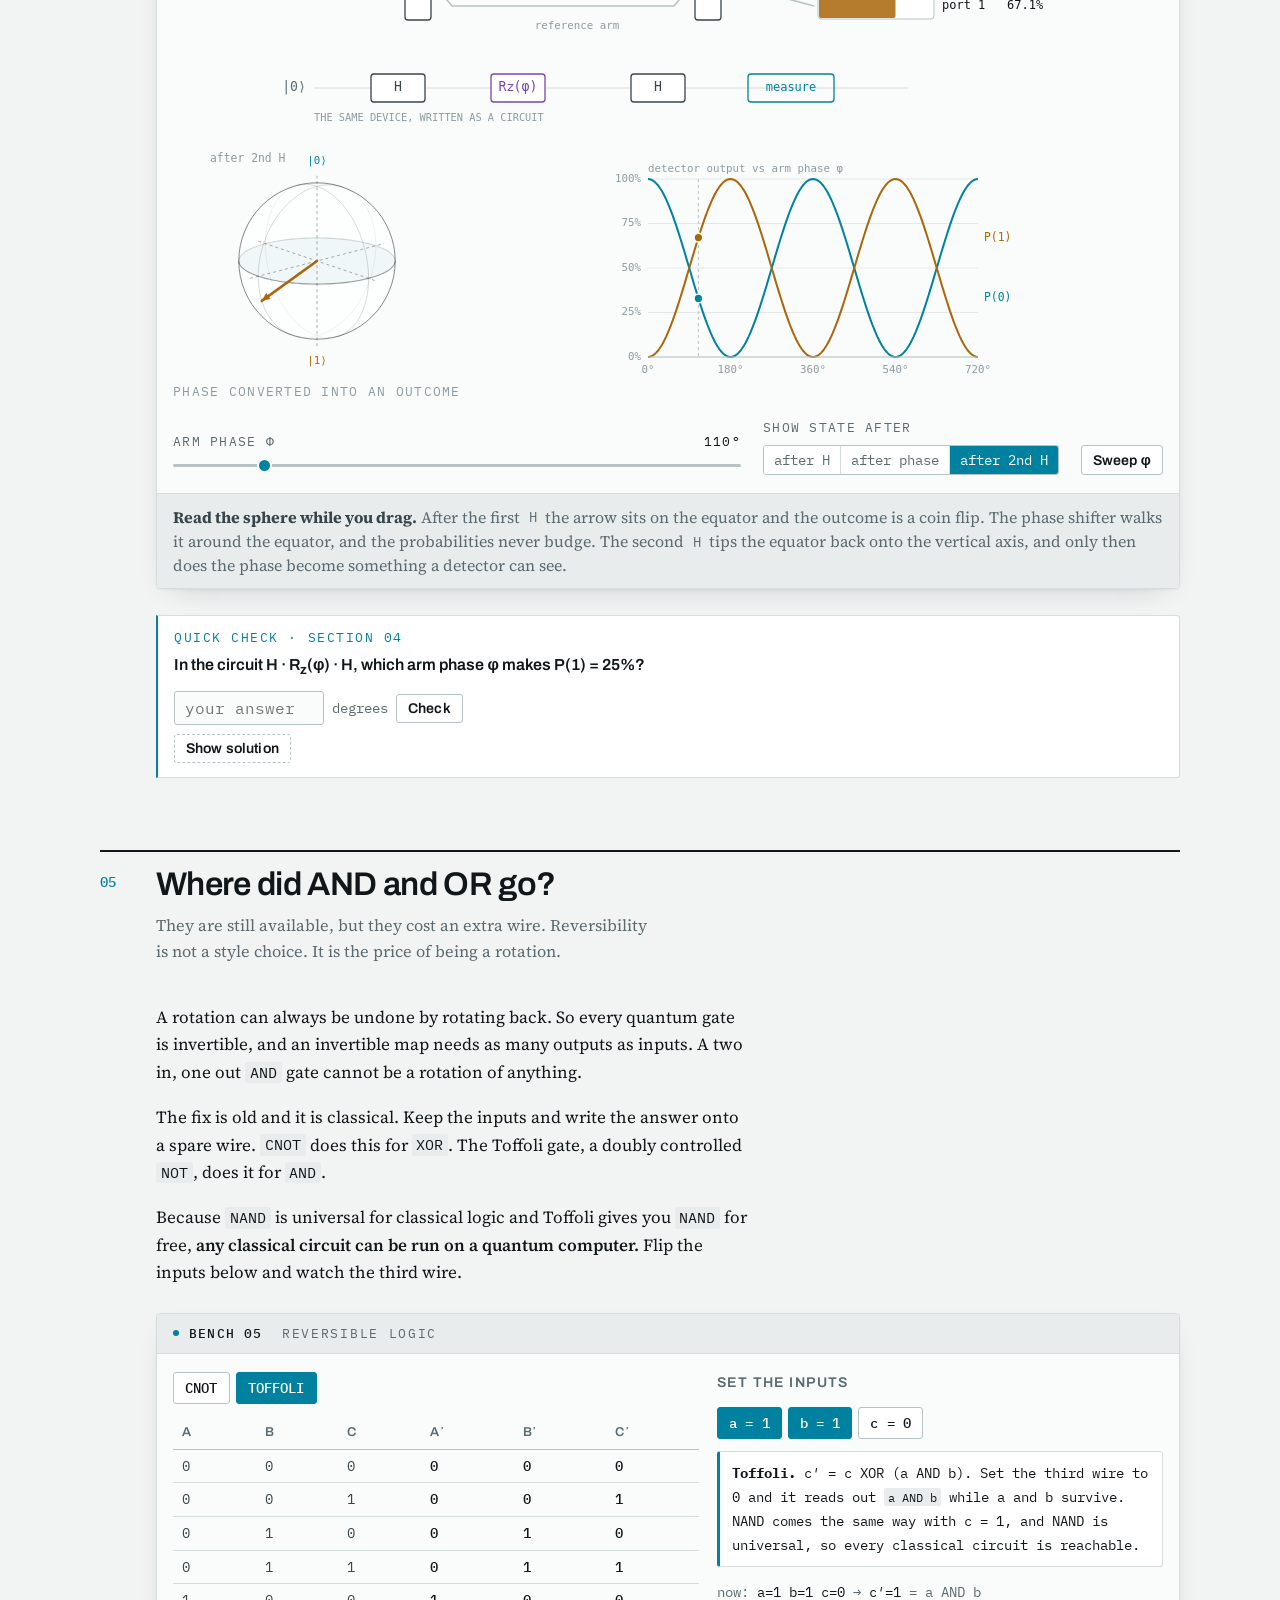
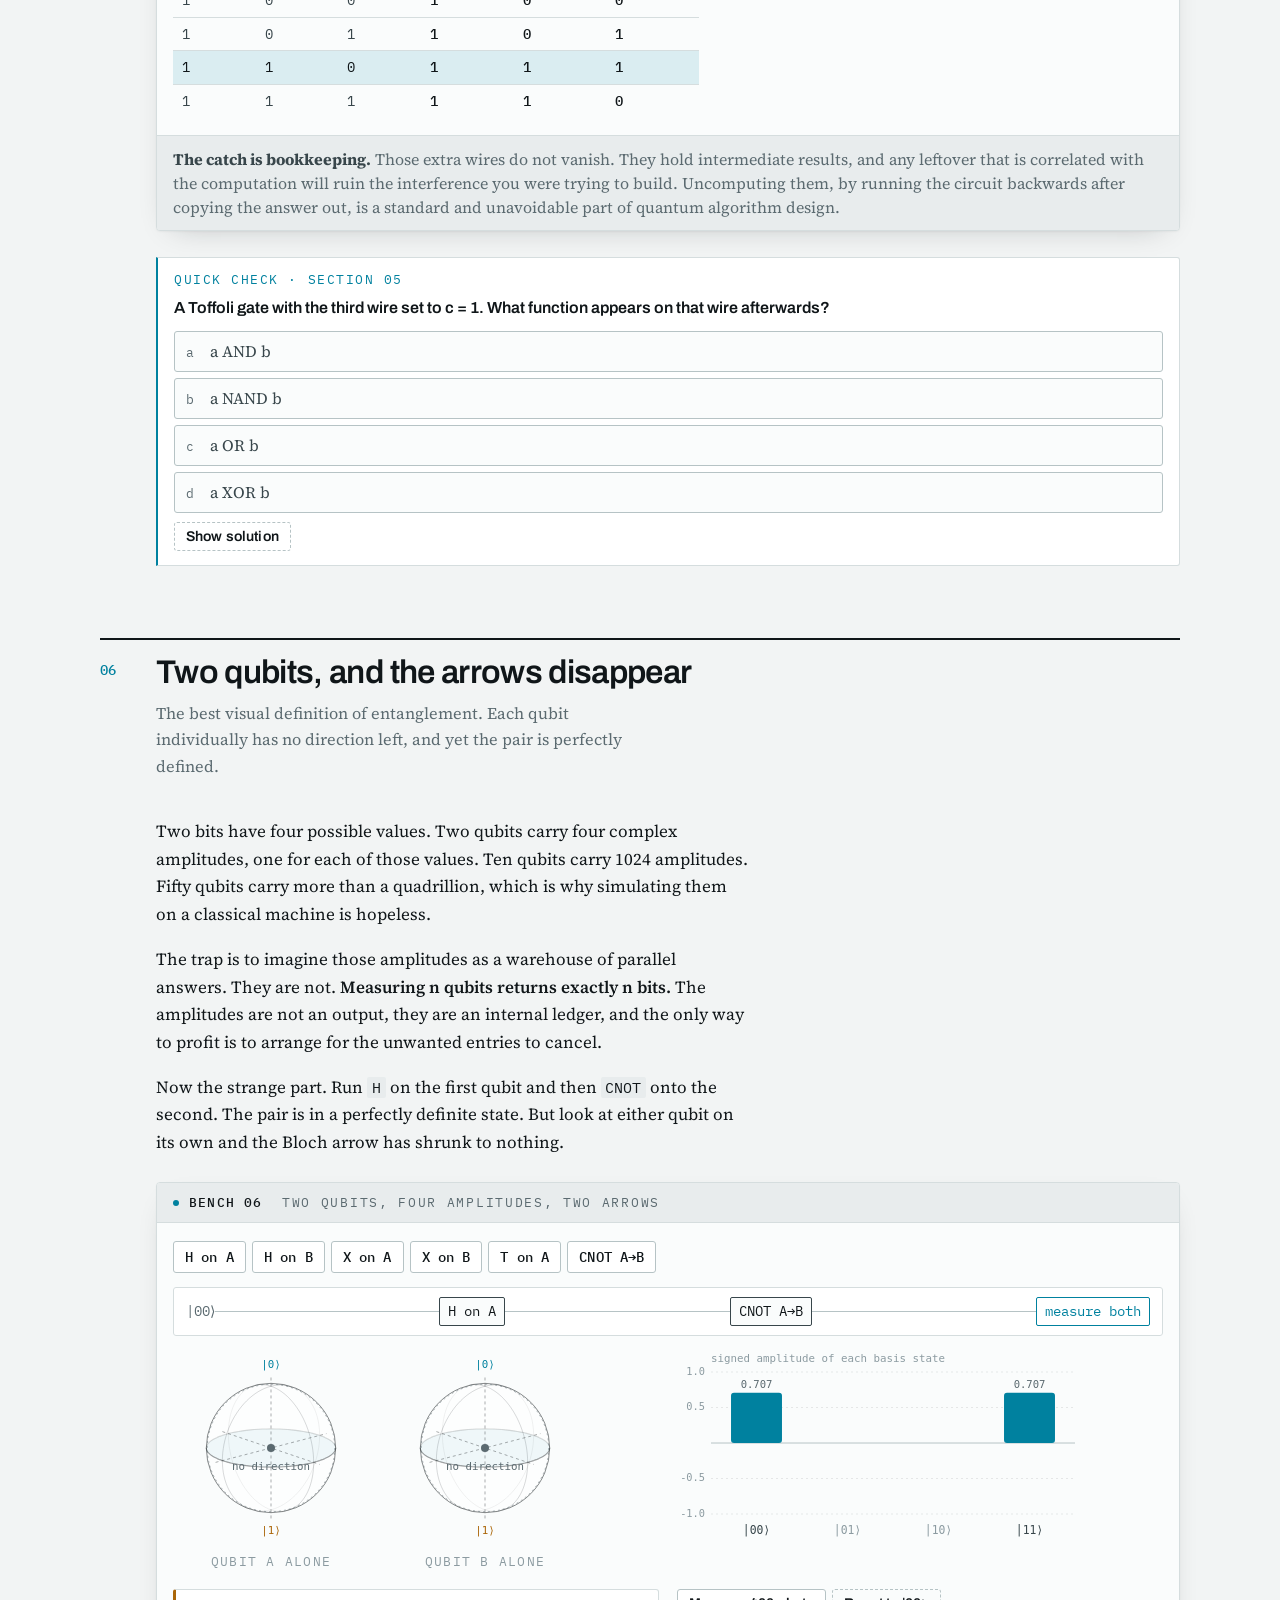
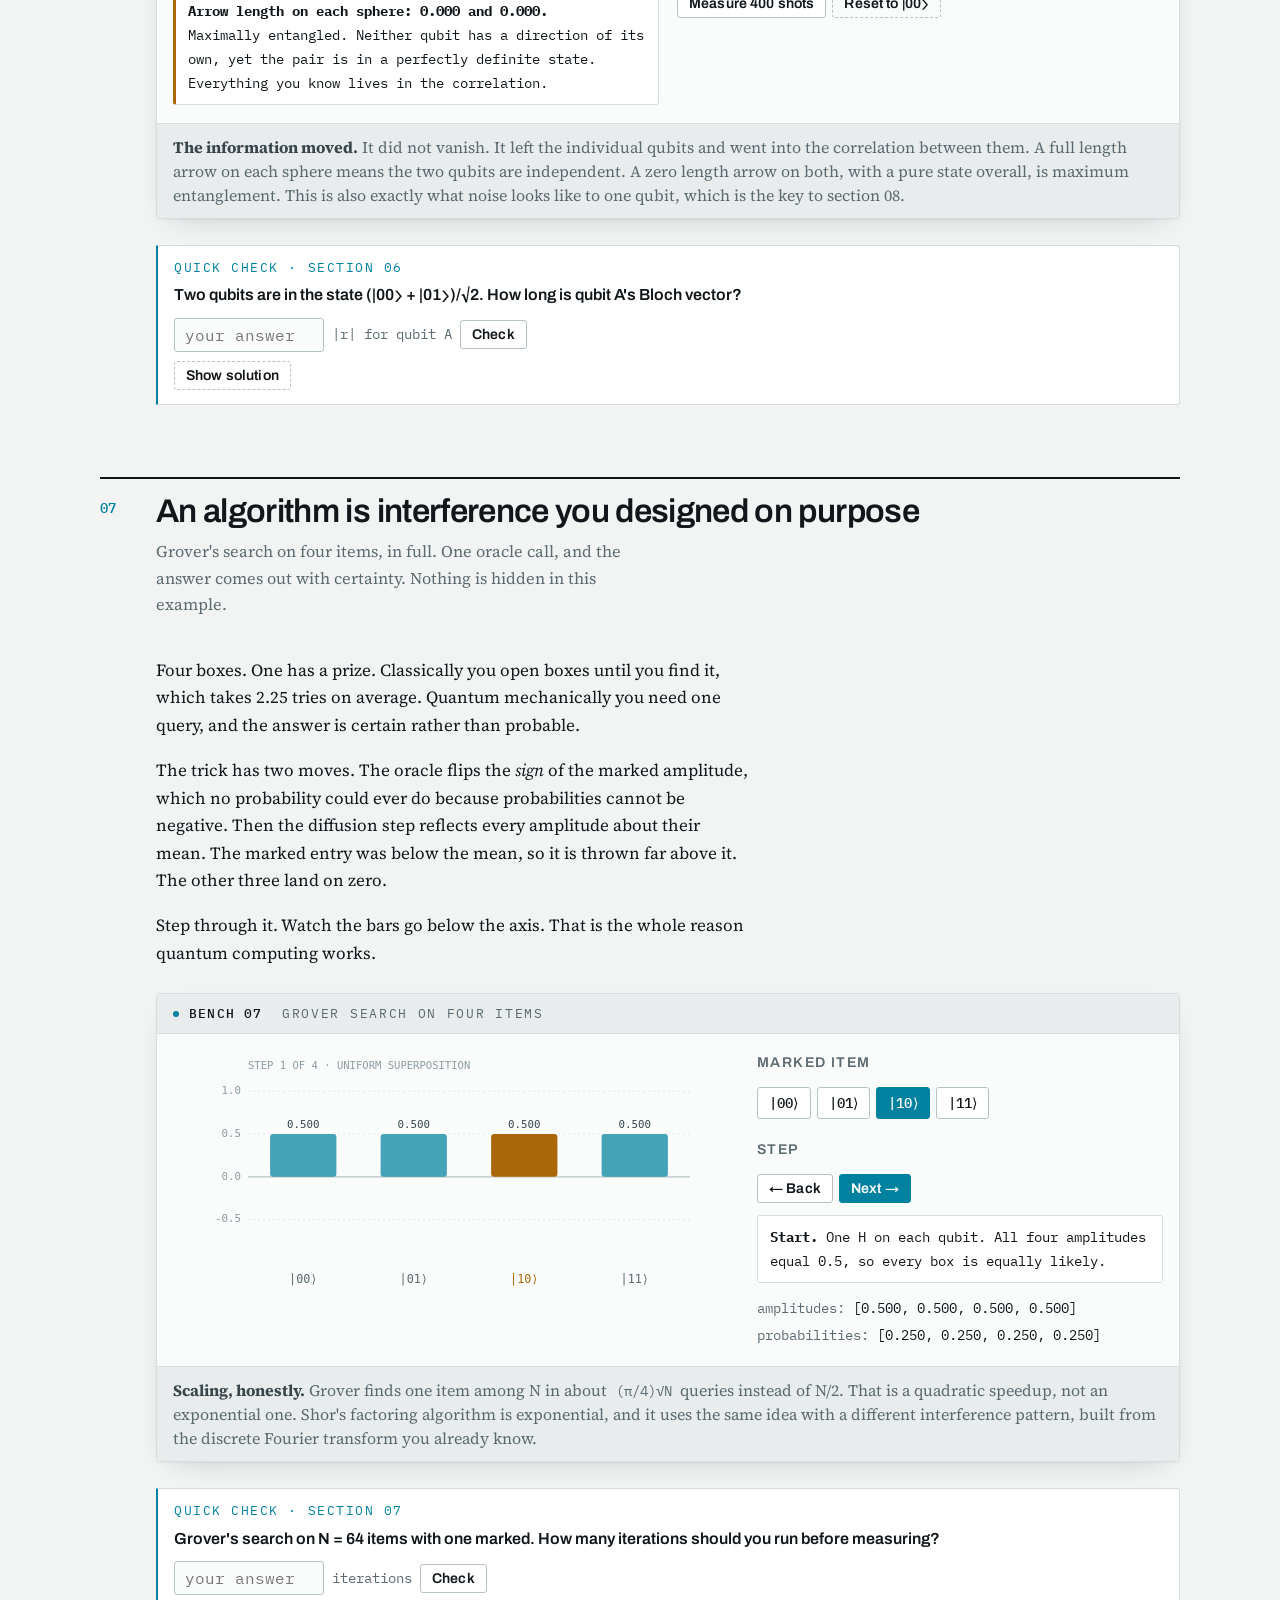
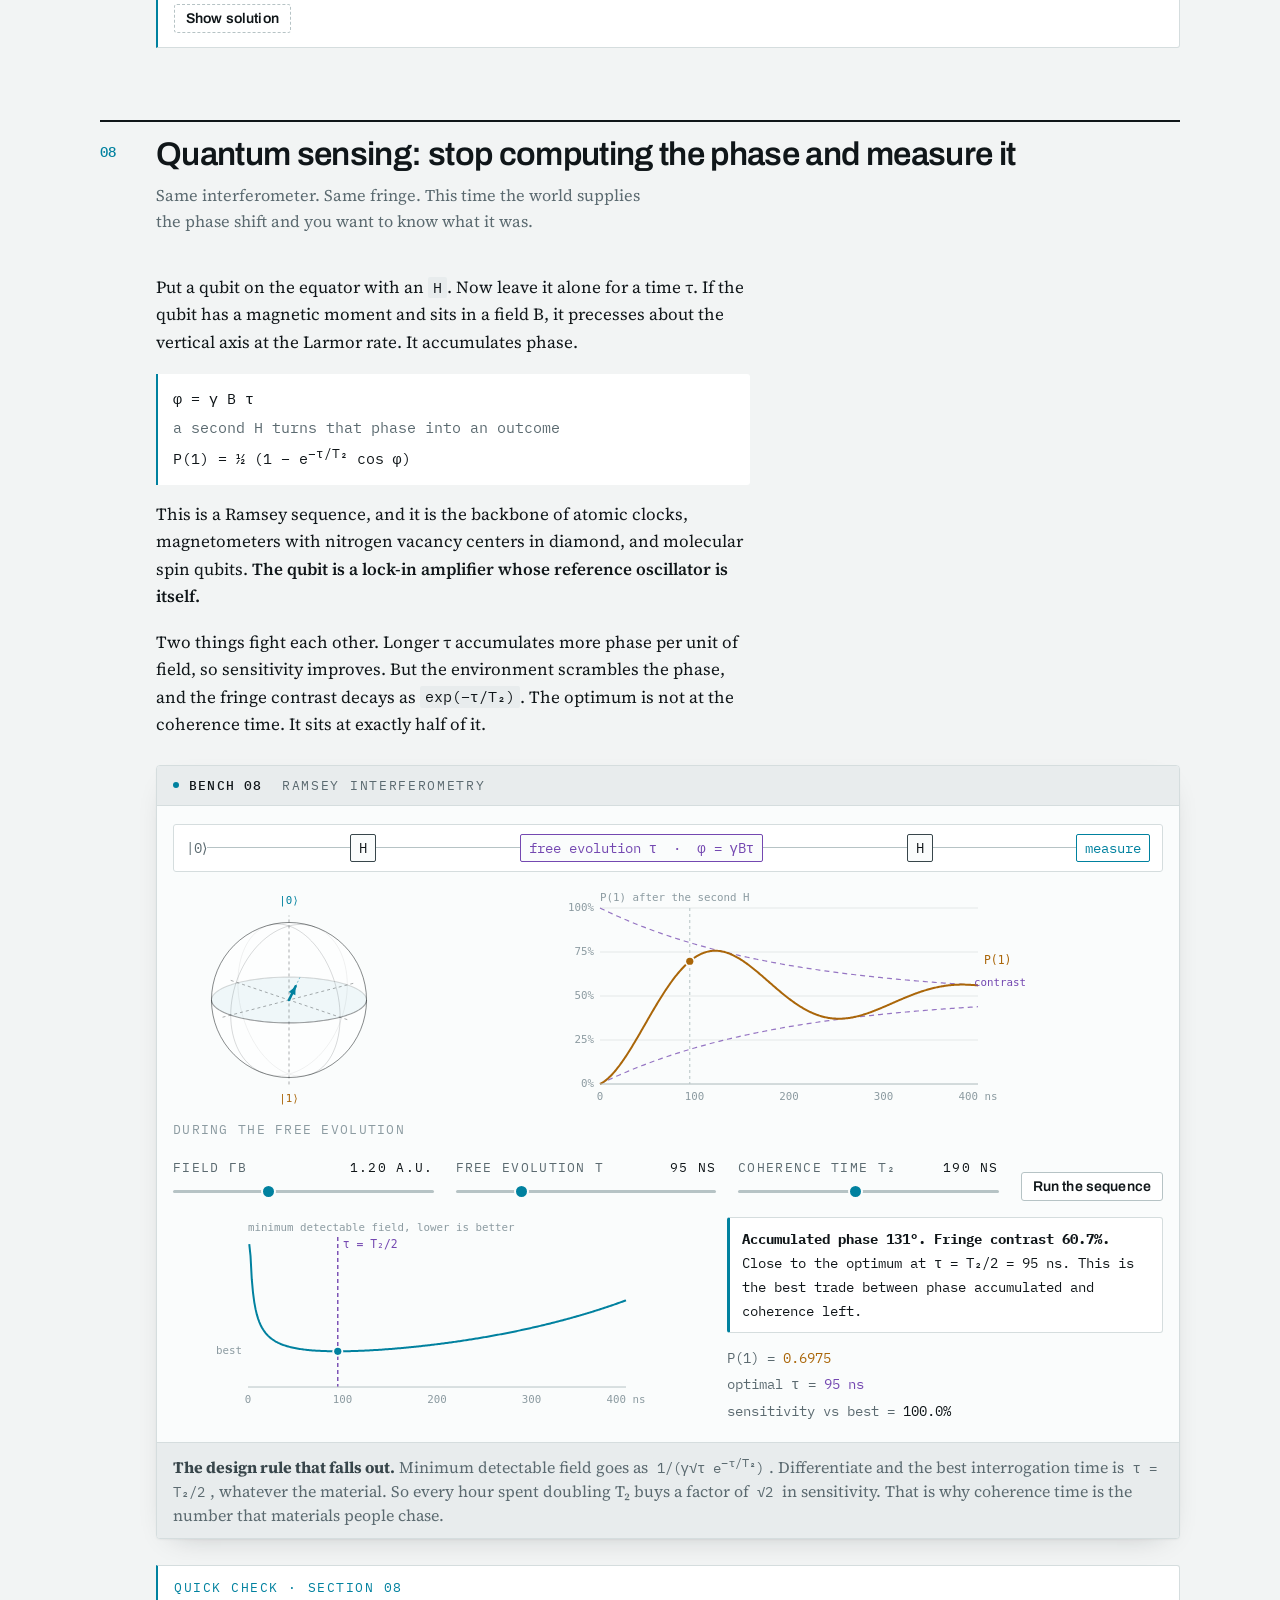
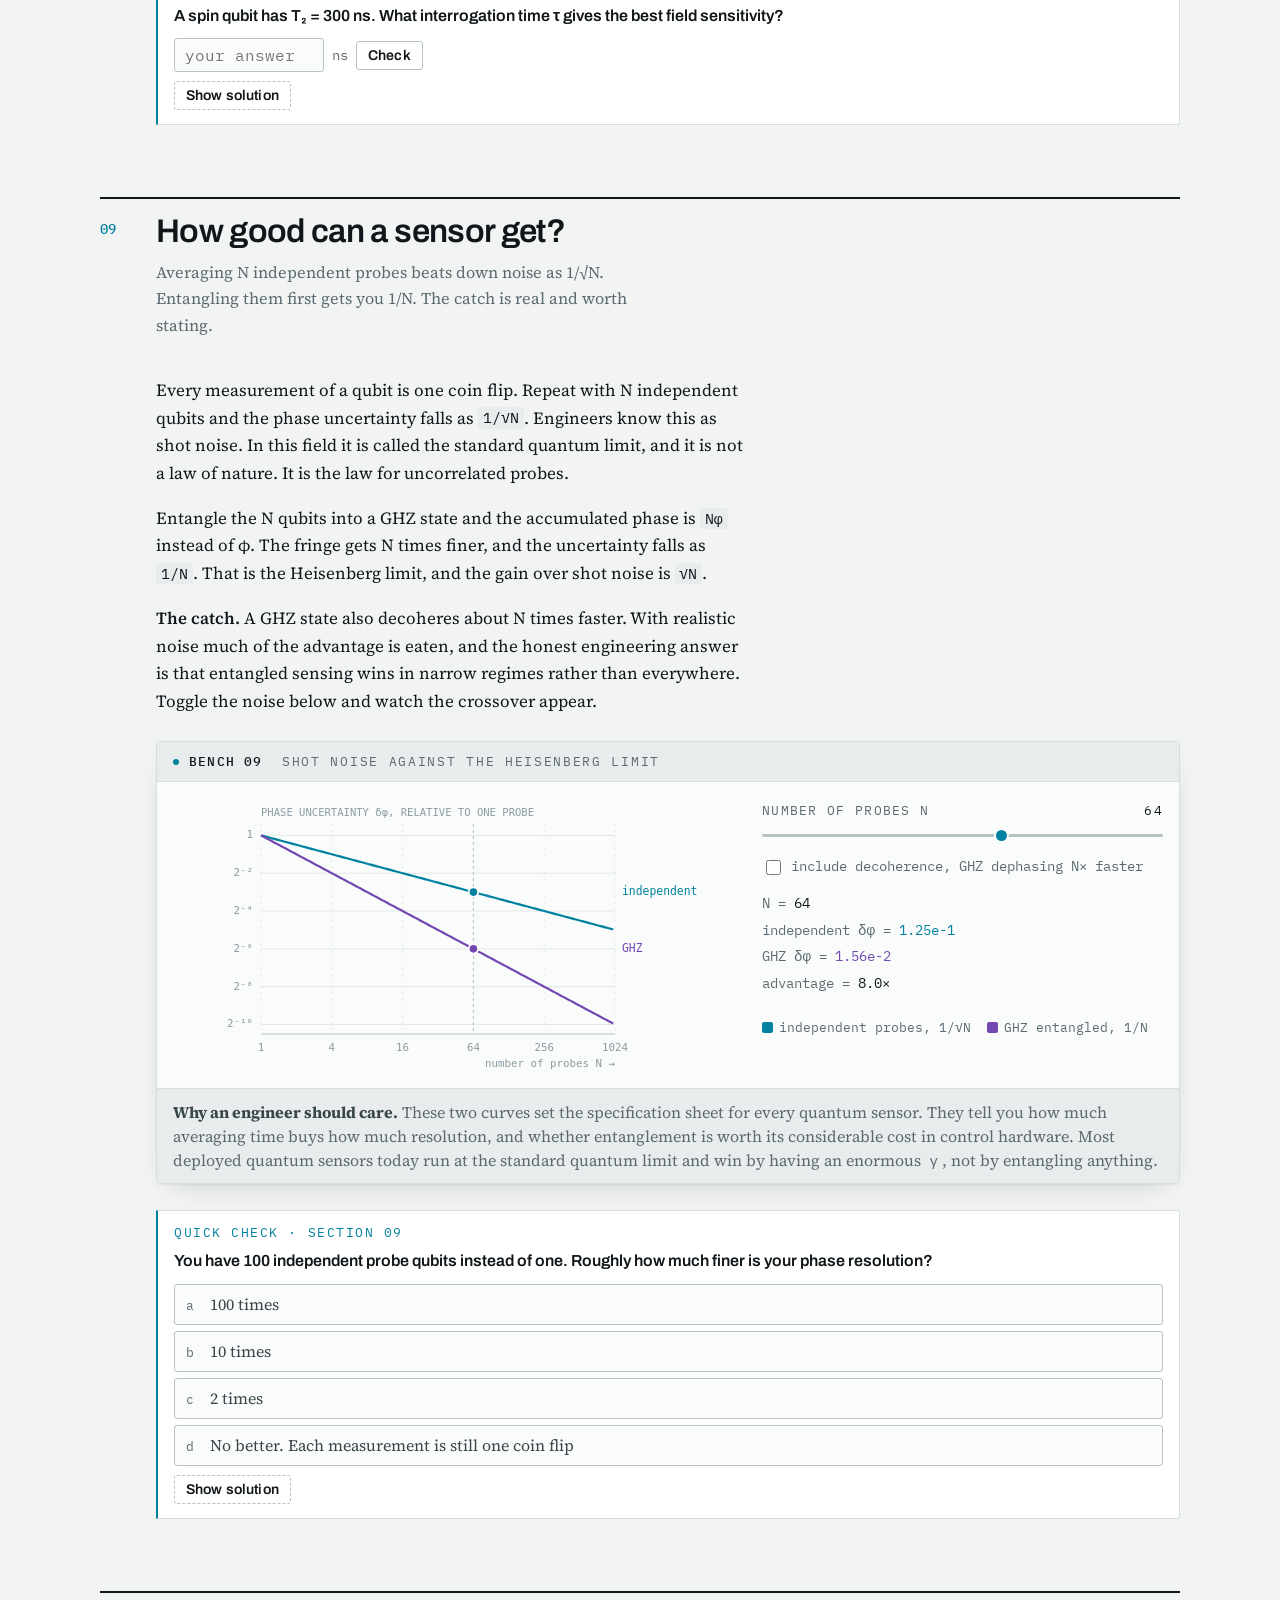
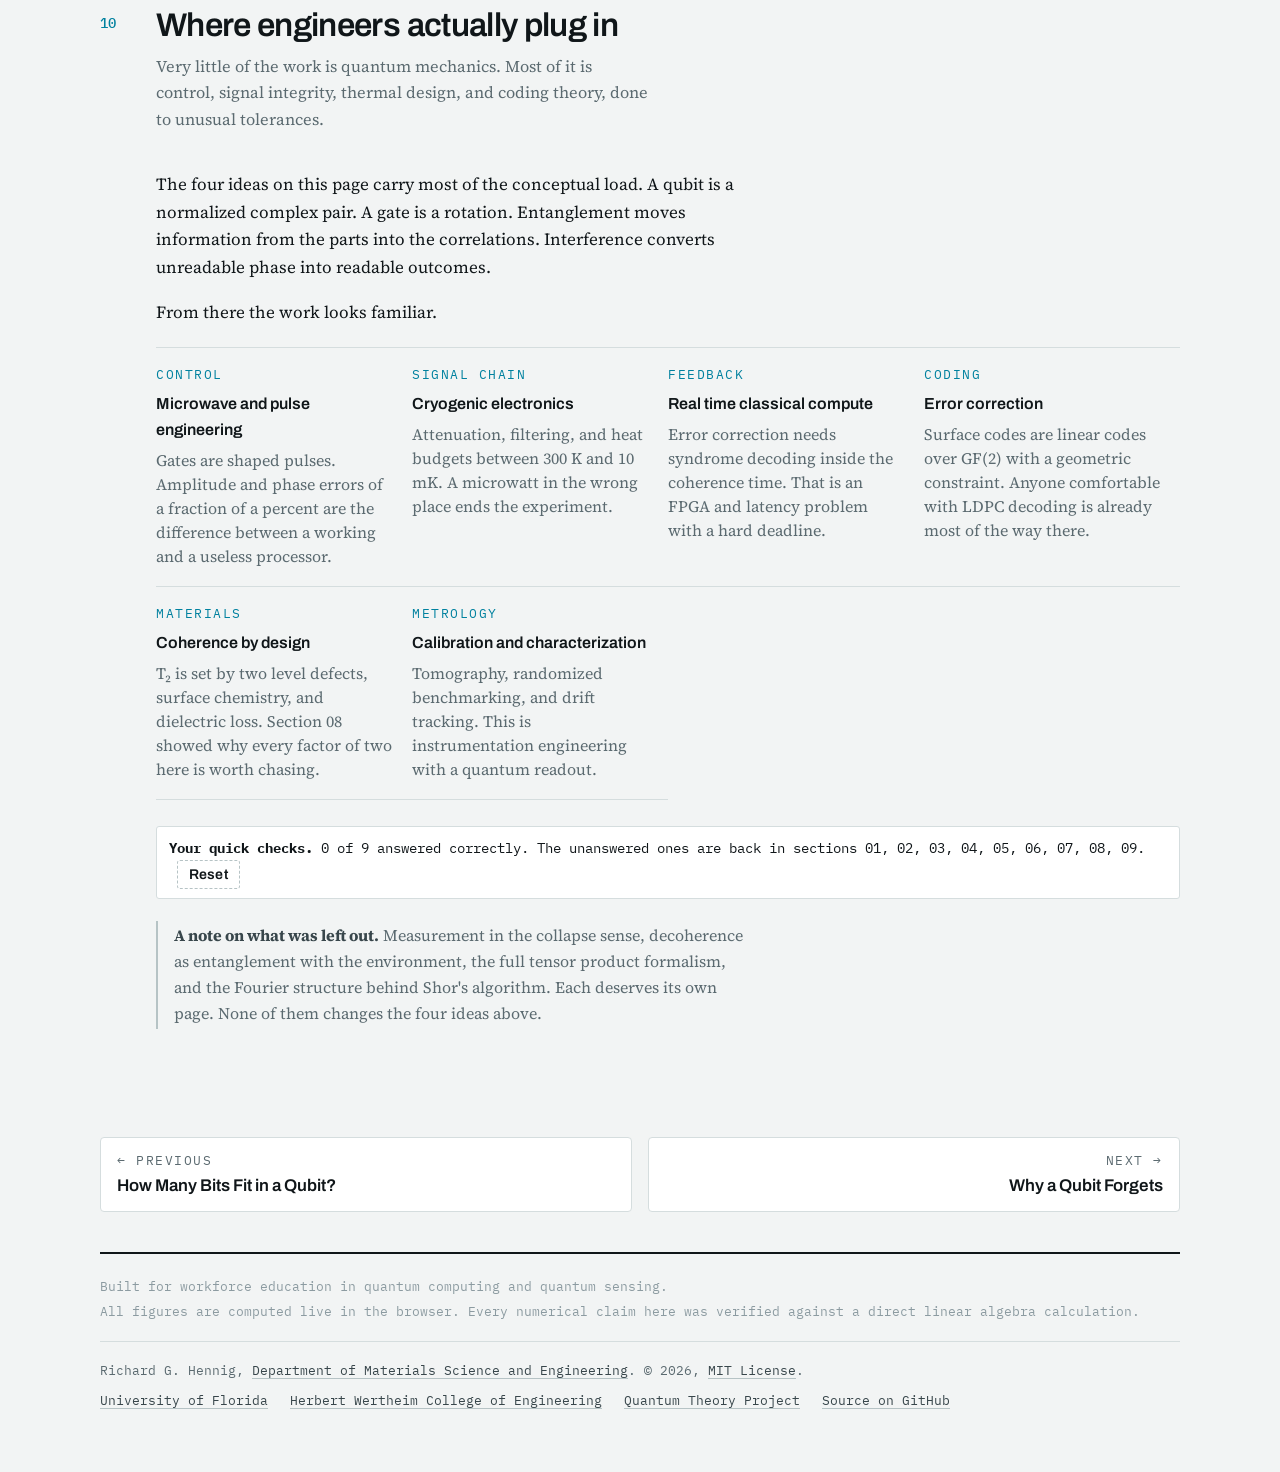
==== commit 4bf88dca: "Branding, shared stylesheets, Modules menu and previous/next links" ====
--- a/docs/Bits_Qubits_and_Phase.html
+++ b/docs/Bits_Qubits_and_Phase.html
@@ -11,309 +11,12 @@
 <link rel="preconnect" href="https://fonts.googleapis.com">
 <link rel="preconnect" href="https://fonts.gstatic.com" crossorigin>
 <link rel="stylesheet" href="https://fonts.googleapis.com/css2?family=Archivo:wght@500;600;700&family=IBM+Plex+Mono:wght@400;500;600&family=Source+Serif+4:opsz,wght@8..60,400;8..60,600&display=swap">
-<style>
-:root{
-  --ground:#F2F4F4; --surface:#FFFFFF; --surface-2:#E8ECED; --bench:#FAFCFC;
-  --ink:#101619; --ink-2:#38464B; --muted:#5B6A70; --faint:#8C9BA1;
-  --rule:#D5DDDE; --rule-strong:#B6C3C5;
-  --zero:#00819F; --one:#AA6609; --phase:#7448B1;
-  --zero-soft:rgba(0,129,159,.13); --one-soft:rgba(170,102,9,.13); --phase-soft:rgba(116,72,177,.13);
-  --grid:rgba(16,22,25,.09); --sphere:rgba(16,22,25,.55);
-  --shade:rgba(0,129,159,.05);
-  --shadow:0 1px 2px rgba(16,22,25,.04), 0 10px 30px -18px rgba(16,22,25,.30);
-  --sel:rgba(0,129,159,.16);
-}
-@media (prefers-color-scheme: dark){
-  :root:not([data-theme="light"]){
-    --ground:#0D1214; --surface:#141B1E; --surface-2:#1C2528; --bench:#101A1D;
-    --ink:#E4EDEF; --ink-2:#BAC8CC; --muted:#8FA1A7; --faint:#6B7B81;
-    --rule:#243033; --rule-strong:#35464B;
-    --zero:#1E9FA5; --one:#B97830; --phase:#906FC6;
-    --zero-soft:rgba(30,159,165,.15); --one-soft:rgba(185,120,48,.16); --phase-soft:rgba(144,111,198,.16);
-    --grid:rgba(228,237,239,.10); --sphere:rgba(228,237,239,.50);
-    --shade:rgba(30,159,165,.05);
-    --shadow:0 1px 2px rgba(0,0,0,.35), 0 12px 34px -20px rgba(0,0,0,.8);
-    --sel:rgba(30,159,165,.18);
-  }
-}
-:root[data-theme="dark"]{
-  --ground:#0D1214; --surface:#141B1E; --surface-2:#1C2528; --bench:#101A1D;
-  --ink:#E4EDEF; --ink-2:#BAC8CC; --muted:#8FA1A7; --faint:#6B7B81;
-  --rule:#243033; --rule-strong:#35464B;
-  --zero:#1E9FA5; --one:#B97830; --phase:#906FC6;
-  --zero-soft:rgba(30,159,165,.15); --one-soft:rgba(185,120,48,.16); --phase-soft:rgba(144,111,198,.16);
-  --grid:rgba(228,237,239,.10); --sphere:rgba(228,237,239,.50);
-  --shade:rgba(30,159,165,.05);
-  --shadow:0 1px 2px rgba(0,0,0,.35), 0 12px 34px -20px rgba(0,0,0,.8);
-  --sel:rgba(30,159,165,.18);
-}
-
-*{box-sizing:border-box}
-body{
-  background:var(--ground); color:var(--ink);
-  font-family:"Source Serif 4","Iowan Old Style",Georgia,serif;
-  font-size:1.062rem; line-height:1.62;
-  margin:0; padding-inline:20px; padding-block:0;
-  -webkit-font-smoothing:antialiased;
-}
-.wrap{max-width:1080px;margin:0 auto}
-.prose{max-width:66ch}
-h1,h2,h3,h4,.mono,.eyebrow,.btn,label,th,.tab{font-family:Archivo,"Helvetica Neue",Arial,sans-serif}
-.mono,.eq,.num,code,.eyebrow,.tag,kbd{font-family:"IBM Plex Mono",ui-monospace,"SF Mono",Menlo,monospace}
-h1{font-size:clamp(2.1rem,5.4vw,3.3rem);line-height:1.04;font-weight:700;letter-spacing:-.024em;margin:0;text-wrap:balance}
-h2{font-size:clamp(1.5rem,3.1vw,2.05rem);line-height:1.14;font-weight:600;letter-spacing:-.02em;margin:0;text-wrap:balance}
-h3{font-size:1.12rem;font-weight:600;letter-spacing:-.008em;margin:0 0 .35em;text-wrap:balance}
-h4{font-size:.883rem;font-weight:600;letter-spacing:.1em;text-transform:uppercase;margin:0;color:var(--muted)}
-p{margin:0 0 1.05em}
-a{color:inherit;text-underline-offset:3px;text-decoration-color:var(--rule-strong)}
-strong{font-weight:600}
-em{font-style:italic}
-:focus-visible{outline:2px solid var(--zero);outline-offset:2px;border-radius:2px}
-
-/* ---------- masthead ---------- */
-.top{
-  position:sticky;top:0;z-index:40;background:color-mix(in srgb,var(--ground) 88%,transparent);
-  backdrop-filter:blur(10px);border-bottom:1px solid var(--rule);
-  margin-inline:-20px;padding-inline:20px;
-}
-.topin{max-width:1080px;margin:0 auto;display:flex;align-items:center;gap:18px;height:46px}
-.brand{font-family:"IBM Plex Mono",monospace;font-size:.825rem;letter-spacing:.16em;text-transform:uppercase;color:var(--muted);white-space:nowrap;flex:0 1 auto;min-width:0;max-width:52%;overflow:hidden;text-overflow:ellipsis}
-.brand b{color:var(--ink);font-weight:500}
-.tocbar{display:flex;gap:2px;overflow-x:auto;scrollbar-width:none;flex:1;margin-left:auto}
-.tocbar::-webkit-scrollbar{display:none}
-.tocbar a{
-  font-family:"IBM Plex Mono",monospace;font-size:.837rem;color:var(--muted);text-decoration:none;
-  padding:4px 7px;border-radius:3px;white-space:nowrap;transition:background .15s,color .15s;
-}
-.tocbar a:hover{background:var(--surface-2);color:var(--ink)}
-.tocbar a.on{color:var(--ink);background:var(--sel)}
-
-/* ---------- hero ---------- */
-.hero{display:grid;grid-template-columns:minmax(0,1.15fr) minmax(0,.85fr);gap:44px;align-items:center;padding-block:64px 52px}
-.kicker{font-family:"IBM Plex Mono",monospace;font-size:.837rem;letter-spacing:.19em;text-transform:uppercase;color:var(--zero);margin-bottom:20px}
-.stand{font-size:1.16rem;color:var(--ink-2);margin-top:22px;max-width:46ch}
-.herofig{position:relative;display:flex;flex-direction:column;align-items:center;gap:10px}
-.herohint{font-family:"IBM Plex Mono",monospace;font-size:.812rem;letter-spacing:.1em;text-transform:uppercase;color:var(--faint)}
-.claims{display:flex;flex-wrap:wrap;gap:0;margin-top:30px;border-top:1px solid var(--rule)}
-.claim{flex:1 1 210px;padding:15px 20px 15px 0;border-right:1px solid var(--rule)}
-.claim:last-child{border-right:none}
-.claim .n{font-family:"IBM Plex Mono",monospace;font-size:.812rem;letter-spacing:.13em;color:var(--faint);display:block;margin-bottom:5px}
-.claim .t{font-size:1rem;line-height:1.42;color:var(--ink-2)}
-
-/* ---------- sections ---------- */
-section{padding-block:26px 46px;scroll-margin-top:60px}
-.shead{display:grid;grid-template-columns:56px minmax(0,1fr);gap:0;align-items:start;margin-bottom:22px;border-top:2px solid var(--ink);padding-top:14px}
-.snum{font-family:"IBM Plex Mono",monospace;font-size:.894rem;font-weight:500;color:var(--zero);padding-top:.25em}
-.sdek{color:var(--muted);font-size:1.02rem;margin-top:.5em;max-width:62ch}
-.body{display:grid;grid-template-columns:56px minmax(0,1fr);gap:0}
-.body > .col{min-width:0}
-
-/* ---------- bench (interactive panel) ---------- */
-.bench{
-  background:var(--bench);border:1px solid var(--rule);border-radius:4px;
-  margin:26px 0;box-shadow:var(--shadow);overflow:hidden;
-}
-.blab{
-  display:flex;align-items:center;gap:10px;flex-wrap:wrap;
-  padding:9px 16px;border-bottom:1px solid var(--rule);background:var(--surface-2);
-  font-family:"IBM Plex Mono",monospace;font-size:.812rem;letter-spacing:.13em;text-transform:uppercase;color:var(--muted);
-}
-.blab .dot{width:6px;height:6px;border-radius:50%;background:var(--zero);flex:none}
-.blab b{color:var(--ink);font-weight:500;letter-spacing:.09em}
-.bbody{padding:18px 16px}
-.bfoot{padding:11px 16px;border-top:1px solid var(--rule);background:var(--surface-2);font-size:1rem;color:var(--muted);line-height:1.5}
-.bfoot b{color:var(--ink-2)}
-
-.row{display:flex;gap:18px;flex-wrap:wrap;align-items:flex-start}
-.row > *{min-width:0}
-.grow{flex:1 1 280px}
-.stack{display:flex;flex-direction:column;gap:12px}
-.stack > .ctrl{flex:0 0 auto}
-
-/* ---------- controls ---------- */
-.ctrls{display:flex;flex-wrap:wrap;gap:14px 22px;align-items:flex-end}
-.ctrl{display:flex;flex-direction:column;gap:5px;flex:1 1 170px;min-width:150px}
-.ctrl > label{font-family:"IBM Plex Mono",monospace;font-size:.812rem;letter-spacing:.1em;text-transform:uppercase;color:var(--muted);display:flex;justify-content:space-between;gap:8px}
-.ctrl > label .v{color:var(--ink);font-variant-numeric:tabular-nums}
-input[type=range]{
-  -webkit-appearance:none;appearance:none;width:100%;height:18px;background:transparent;margin:0;cursor:pointer;
-}
-input[type=range]::-webkit-slider-runnable-track{height:3px;background:var(--rule-strong);border-radius:2px}
-input[type=range]::-moz-range-track{height:3px;background:var(--rule-strong);border-radius:2px}
-input[type=range]::-webkit-slider-thumb{-webkit-appearance:none;width:15px;height:15px;border-radius:50%;background:var(--zero);margin-top:-6px;border:2px solid var(--bench)}
-input[type=range]::-moz-range-thumb{width:13px;height:13px;border-radius:50%;background:var(--zero);border:2px solid var(--bench)}
-.btn{
-  font-size:.883rem;font-weight:600;letter-spacing:.01em;padding:6px 11px;border-radius:3px;
-  background:var(--surface);color:var(--ink);border:1px solid var(--rule-strong);cursor:pointer;
-  transition:background .13s,border-color .13s,transform .06s;
-}
-.btn:hover{background:var(--surface-2);border-color:var(--ink-2)}
-.btn:active{transform:translateY(1px)}
-.btn.on{background:var(--zero);border-color:var(--zero);color:#fff}
-.btn.gate{font-family:"IBM Plex Mono",monospace;font-weight:500;min-width:36px;text-align:center}
-.btn.ghost{background:transparent;border-style:dashed}
-.btn.wide{width:100%}
-.btnrow{display:flex;flex-wrap:wrap;gap:6px;align-items:center}
-.btnrow .sep{width:1px;align-self:stretch;background:var(--rule);margin-inline:4px}
-.seg{display:inline-flex;border:1px solid var(--rule-strong);border-radius:3px;overflow:hidden}
-.seg button{font-family:"IBM Plex Mono",monospace;font-size:.849rem;padding:5px 10px;background:var(--surface);color:var(--muted);border:none;border-right:1px solid var(--rule);cursor:pointer}
-.seg button:last-child{border-right:none}
-.seg button.on{background:var(--zero);color:#fff}
-.swrap{display:flex;align-items:center;gap:7px;font-family:"IBM Plex Mono",monospace;font-size:.849rem;color:var(--muted);cursor:pointer;user-select:none}
-input[type=checkbox]{accent-color:var(--zero);width:15px;height:15px;cursor:pointer}
-
-/* ---------- canvas ---------- */
-canvas{display:block;max-width:100%;touch-action:pan-y}
-.cvwrap{display:flex;flex-direction:column;align-items:center;gap:6px}
-.cvcap{font-family:"IBM Plex Mono",monospace;font-size:.8rem;letter-spacing:.1em;text-transform:uppercase;color:var(--faint);text-align:center}
-
-/* ---------- readouts ---------- */
-.read{font-family:"IBM Plex Mono",monospace;font-size:.894rem;line-height:1.85;font-variant-numeric:tabular-nums}
-.read .k{color:var(--muted)}
-.read .z{color:var(--zero)}
-.read .o{color:var(--one)}
-.read .p{color:var(--phase)}
-.pbar{display:flex;flex-direction:column;gap:7px;margin-top:2px}
-.pb{display:grid;grid-template-columns:58px minmax(0,1fr) 52px;gap:9px;align-items:center;font-family:"IBM Plex Mono",monospace;font-size:.854rem;font-variant-numeric:tabular-nums}
-.pb .track{height:11px;background:var(--surface-2);border-radius:2px;overflow:hidden}
-.pb .fill{height:100%;border-radius:2px;transition:width .22s ease}
-.pb .lbl{color:var(--muted)}
-.pb .val{text-align:right;color:var(--ink-2)}
-
-/* ---------- tables ---------- */
-.tbl{width:100%;border-collapse:collapse;font-family:"IBM Plex Mono",monospace;font-size:.872rem;font-variant-numeric:tabular-nums}
-.tbl th{font-family:Archivo,sans-serif;font-size:.8rem;letter-spacing:.11em;text-transform:uppercase;color:var(--muted);font-weight:600;text-align:left;padding:6px 9px;border-bottom:1px solid var(--rule-strong)}
-.tbl td{padding:5px 9px;border-bottom:1px solid var(--rule);color:var(--ink-2)}
-.tbl tr:last-child td{border-bottom:none}
-.tbl td.hi{background:var(--zero-soft);color:var(--ink)}
-.tbl td.lo{color:var(--faint)}
-.tbl .out{color:var(--ink);font-weight:500}
-.tblscroll{overflow-x:auto;-webkit-overflow-scrolling:touch}
-
-/* ---------- equations & notes ---------- */
-.eq{
-  display:block;font-size:.938rem;line-height:1.9;color:var(--ink);
-  background:var(--surface);border-left:2px solid var(--zero);
-  padding:11px 15px;margin:16px 0;border-radius:0 3px 3px 0;overflow-x:auto;white-space:nowrap;
-}
-.eq .c{color:var(--muted)}
-.inl{font-family:"IBM Plex Mono",monospace;font-size:.88em;background:var(--surface-2);padding:.08em .32em;border-radius:2px}
-.note{border-left:2px solid var(--rule-strong);padding:2px 0 2px 16px;margin:18px 0;color:var(--muted);font-size:1rem}
-.note b{color:var(--ink-2)}
-details.math{margin:16px 0;border:1px solid var(--rule);border-radius:3px;background:var(--surface);overflow:hidden}
-details.math > summary{
-  cursor:pointer;padding:8px 14px;font-family:"IBM Plex Mono",monospace;font-size:.837rem;
-  letter-spacing:.1em;text-transform:uppercase;color:var(--muted);list-style:none;
-  display:flex;align-items:center;gap:8px;
-}
-details.math > summary::-webkit-details-marker{display:none}
-details.math > summary::before{content:"+";color:var(--zero);font-weight:600}
-details.math[open] > summary::before{content:"\2212"}
-details.math > summary:hover{color:var(--ink)}
-.mathbody{padding:2px 16px 14px;font-size:1rem;border-top:1px solid var(--rule)}
-.mathbody .eq{background:var(--bench);margin:12px 0}
-.matrix{display:inline-grid;grid-template-columns:repeat(2,minmax(52px,auto));gap:2px 12px;font-family:"IBM Plex Mono",monospace;font-size:.894rem;
-  border-left:2px solid var(--ink-2);border-right:2px solid var(--ink-2);padding:6px 10px;text-align:right;font-variant-numeric:tabular-nums}
-.kv{display:grid;grid-template-columns:auto minmax(0,1fr);gap:4px 14px;font-family:"IBM Plex Mono",monospace;font-size:.872rem;font-variant-numeric:tabular-nums}
-.kv dt{color:var(--muted)}
-.kv dd{margin:0;color:var(--ink)}
-.verdict{font-family:"IBM Plex Mono",monospace;font-size:.883rem;line-height:1.7;padding:9px 12px;border-radius:3px;background:var(--surface);border:1px solid var(--rule)}
-.verdict.bad{border-left:3px solid var(--one)}
-.verdict.good{border-left:3px solid var(--zero)}
-.tag{display:inline-block;font-size:.794rem;letter-spacing:.11em;text-transform:uppercase;padding:2px 6px;border-radius:2px;background:var(--surface-2);color:var(--muted)}
-.tag.z{background:var(--zero-soft);color:var(--zero)}
-.tag.o{background:var(--one-soft);color:var(--one)}
-.tag.p{background:var(--phase-soft);color:var(--phase)}
-.legend{display:flex;flex-wrap:wrap;gap:5px 16px;font-family:"IBM Plex Mono",monospace;font-size:.825rem;color:var(--muted);margin-top:9px}
-.legend span{display:flex;align-items:center;gap:6px}
-.legend i{width:11px;height:11px;border-radius:2px;display:block;flex:none}
-
-/* ---------- circuit strip ---------- */
-.circ{display:flex;align-items:center;gap:0;flex-wrap:wrap;font-family:"IBM Plex Mono",monospace;font-size:.872rem;
-  padding:9px 12px;background:var(--surface);border:1px solid var(--rule);border-radius:3px;min-height:42px}
-.circ .wire{height:1px;background:var(--rule-strong);flex:1 0 14px;min-width:14px}
-.circ .op{border:1px solid var(--ink-2);background:var(--bench);padding:2px 8px;border-radius:2px;color:var(--ink);white-space:nowrap}
-.circ .op.ph{border-color:var(--phase);color:var(--phase)}
-.circ .ket{color:var(--muted);white-space:nowrap}
-.circ .mtr{border:1px solid var(--zero);color:var(--zero);padding:2px 8px;border-radius:2px}
-
-/* ---------- closing ---------- */
-.roles{display:grid;grid-template-columns:repeat(auto-fit,minmax(215px,1fr));gap:0;border-top:1px solid var(--rule);margin-top:20px}
-.role{padding:16px 20px 18px 0;border-bottom:1px solid var(--rule)}
-.role h5{font-family:Archivo,sans-serif;font-size:1rem;font-weight:600;margin:0 0 5px;color:var(--ink)}
-.role p{font-size:1rem;color:var(--muted);margin:0;line-height:1.5}
-.role .n{font-family:"IBM Plex Mono",monospace;font-size:.787rem;letter-spacing:.12em;color:var(--zero);display:block;margin-bottom:7px}
-footer{border-top:2px solid var(--ink);margin-top:40px;padding:20px 0 60px;font-family:"IBM Plex Mono",monospace;font-size:.837rem;color:var(--faint);line-height:1.8}
-
-@media (max-width:880px){
-  .hero{grid-template-columns:1fr;gap:30px;padding-block:40px 34px}
-  .shead,.body{grid-template-columns:1fr}
-  .snum{margin-bottom:6px;padding-top:0}
-  .claim{border-right:none;border-bottom:1px solid var(--rule);padding-right:0}
-  .claim:last-child{border-bottom:none}
-  body{font-size:1.031rem}
-}
-@media (prefers-reduced-motion:reduce){
-  *{animation-duration:.001ms !important;transition-duration:.001ms !important}
-}
-</style>
-<style>
-/* ---- quick checks with an answer box ---- */
-.quiz{margin:18px 0 0;border:1px solid var(--rule);border-left:2px solid var(--zero);background:var(--surface);border-radius:0 3px 3px 0;padding:12px 16px 14px}
-.quiz .qh{font-family:"IBM Plex Mono",monospace;font-size:.8rem;letter-spacing:.12em;text-transform:uppercase;color:var(--zero);margin-bottom:6px;display:flex;justify-content:space-between;gap:10px}
-.quiz .qh .st{color:var(--muted)}
-.quiz .qt{font-family:Archivo,sans-serif;font-weight:600;font-size:1rem;line-height:1.4;color:var(--ink);margin-bottom:11px;text-wrap:balance}
-.quiz .opts{display:flex;flex-direction:column;gap:6px}
-.quiz .opt{display:flex;gap:10px;align-items:flex-start;text-align:left;padding:8px 11px;border:1px solid var(--rule-strong);border-radius:3px;background:var(--bench);cursor:pointer;font-family:"Source Serif 4",Georgia,serif;font-size:1rem;line-height:1.45;color:var(--ink-2);transition:border-color .12s,background .12s}
-.quiz .opt:hover{border-color:var(--ink-2)}
-.quiz .opt .L{font-family:"IBM Plex Mono",monospace;font-size:.837rem;color:var(--muted);padding-top:3px;min-width:14px;flex:none}
-.quiz .opt.right{border-color:var(--zero);background:var(--zero-soft);color:var(--ink)}
-.quiz .opt.wrong{border-color:var(--one);background:var(--one-soft)}
-.quiz .opt:disabled{cursor:default}
-.quiz .num{display:flex;gap:8px;align-items:center;flex-wrap:wrap}
-.quiz .num .u{font-family:"IBM Plex Mono",monospace;font-size:.883rem;color:var(--muted)}
-.quiz input[type=text]{font-family:"IBM Plex Mono",monospace;font-size:1rem;padding:6px 10px;border:1px solid var(--rule-strong);border-radius:3px;background:var(--bench);color:var(--ink);width:150px}
-.quiz input[type=text]:disabled{color:var(--muted)}
-.quiz .fb{margin-top:10px;padding:9px 12px;border-radius:3px;font-size:1rem;line-height:1.5;color:var(--ink-2);border-left:3px solid var(--rule-strong);background:var(--bench)}
-.quiz .fb.ok{border-left-color:var(--zero)}
-.quiz .fb.no{border-left-color:var(--one)}
-.quiz .fb b{color:var(--ink)}
-.quiz .acts{margin-top:9px;display:flex;gap:6px;flex-wrap:wrap}
-.quiz .sol{margin-top:10px;font-size:1rem;line-height:1.5;color:var(--ink-2);border-top:1px solid var(--rule);padding-top:9px}
-.quiz .sol b{color:var(--ink)}
-</style>
-<style>
-/* ---------- institutional strip and credit ---------- */
-.ufbar{background:var(--surface);border-bottom:1px solid var(--rule);margin-inline:-20px;padding:24px 20px}
-.ufbar-in{max-width:1080px;margin:0 auto;display:flex;align-items:center;justify-content:space-between;gap:24px}
-.ufbar a{display:block;color:inherit;text-decoration:none}
-.ufbar .college{flex:0 1 352px;min-width:0}
-.ufbar .college img{display:block;width:352px;max-width:100%;height:auto}
-.ufbar .college .logo-dark{display:none}
-.ufbar .qtp{display:flex;align-items:center;gap:12px;flex:none;font-family:Archivo,"Helvetica Neue",Arial,sans-serif;font-weight:600;font-size:1rem;line-height:1.2;color:var(--ink-2)}
-.ufbar .qtp img{display:block;width:47px;height:72px}
-.ufbar a:hover span{text-decoration:underline;text-decoration-color:var(--rule-strong);text-underline-offset:3px}
-@media (prefers-color-scheme: dark){
-  :root:not([data-theme="light"]) .ufbar .college .logo-light{display:none}
-  :root:not([data-theme="light"]) .ufbar .college .logo-dark{display:block}
-  :root:not([data-theme="light"]) .ufbar .qtp img{filter:invert(1)}
-}
-:root[data-theme="dark"] .ufbar .college .logo-light{display:none}
-:root[data-theme="dark"] .ufbar .college .logo-dark{display:block}
-:root[data-theme="dark"] .ufbar .qtp img{filter:invert(1)}
-@media (max-width:640px){.ufbar .qtp{display:none}}
-.credit{margin-top:18px;padding-top:16px;border-top:1px solid var(--rule);color:var(--muted)}
-.credit p{margin:0 0 6px}
-.credit a{color:var(--ink-2)}
-.credit nav{display:flex;flex-wrap:wrap;gap:2px 22px}
-/* phones: the opening block stacks into one column (a later two-column rule used to override this) */
-@media (max-width:880px){.hero{grid-template-columns:1fr;gap:30px;padding-block:40px 34px}}
-</style>
+<link rel="stylesheet" href="assets/quantum.css">
 <div class="ufbar">
   <div class="ufbar-in">
     <a class="college" href="https://www.eng.ufl.edu/">
-      <img class="logo-light" src="assets/hwcoe-logo.png" width="352" height="85" alt="UF Herbert Wertheim College of Engineering, University of Florida">
-      <img class="logo-dark" src="assets/hwcoe-logo-white.png" width="352" height="85" alt="UF Herbert Wertheim College of Engineering, University of Florida">
+      <img class="logo-light" src="assets/hwcoe-logo.png" width="298" height="72" alt="UF Herbert Wertheim College of Engineering, University of Florida">
+      <img class="logo-dark" src="assets/hwcoe-logo-white.png" width="298" height="72" alt="UF Herbert Wertheim College of Engineering, University of Florida">
     </a>
     <a class="qtp" href="https://qtp.ufl.edu/">
       <img src="assets/qtp-logo.svg" width="47" height="72" alt="">
@@ -324,6 +27,8 @@
 
 <div class="top">
   <div class="topin">
+    <button class="qnav-btn" type="button" aria-expanded="false" aria-controls="qnav-panel" aria-label="All modules"><svg viewBox="0 0 16 16" aria-hidden="true"><path d="M2 4h12M2 8h12M2 12h12"/></svg><span>Modules</span></button>
+    <div class="qnav-panel" id="qnav-panel" hidden></div>
     <div class="brand"><b>Bits, Qubits, Phase</b> &nbsp;/&nbsp; for engineers</div>
     <nav class="tocbar" id="toc" aria-label="Sections"></nav>
   </div>
@@ -815,6 +520,8 @@
   </div></div>
 </section>
 
+<nav class="pager" aria-label="Previous and next module"></nav>
+
 <footer>
   Built for workforce education in quantum computing and quantum sensing.<br>
   All figures are computed live in the browser. Every numerical claim here was verified against a direct linear algebra calculation.
@@ -829,7 +536,7 @@
   </div>
 </footer>
 </div>
-<style>canvas{height:auto}</style>
+<script src="assets/quantum-nav.js" data-page="bits"></script>
 <script>
 (function(){
 "use strict";
--- a/docs/assets/quantum.css
+++ b/docs/assets/quantum.css
@@ -0,0 +1,325 @@
+/* MatSciEd Quantum: shared styles for every module page.
+   Colour tokens with light and dark values, type, layout, the section bar, benches, controls,
+   the quick-check boxes, the UF / HWCOE / QTP strip and credit, and the Modules menu.
+   Page-specific additions live in quantum-student.css, quantum-highschool.css, or the page. */
+:root{
+  --ground:#F2F4F4; --surface:#FFFFFF; --surface-2:#E8ECED; --bench:#FAFCFC;
+  --ink:#101619; --ink-2:#38464B; --muted:#5B6A70; --faint:#8C9BA1;
+  --rule:#D5DDDE; --rule-strong:#B6C3C5;
+  --zero:#00819F; --one:#AA6609; --phase:#7448B1;
+  --zero-soft:rgba(0,129,159,.13); --one-soft:rgba(170,102,9,.13); --phase-soft:rgba(116,72,177,.13);
+  --grid:rgba(16,22,25,.09); --sphere:rgba(16,22,25,.55);
+  --shade:rgba(0,129,159,.05);
+  --shadow:0 1px 2px rgba(16,22,25,.04), 0 10px 30px -18px rgba(16,22,25,.30);
+  --sel:rgba(0,129,159,.16);
+}
+@media (prefers-color-scheme: dark){
+  :root:not([data-theme="light"]){
+    --ground:#0D1214; --surface:#141B1E; --surface-2:#1C2528; --bench:#101A1D;
+    --ink:#E4EDEF; --ink-2:#BAC8CC; --muted:#8FA1A7; --faint:#6B7B81;
+    --rule:#243033; --rule-strong:#35464B;
+    --zero:#1E9FA5; --one:#B97830; --phase:#906FC6;
+    --zero-soft:rgba(30,159,165,.15); --one-soft:rgba(185,120,48,.16); --phase-soft:rgba(144,111,198,.16);
+    --grid:rgba(228,237,239,.10); --sphere:rgba(228,237,239,.50);
+    --shade:rgba(30,159,165,.05);
+    --shadow:0 1px 2px rgba(0,0,0,.35), 0 12px 34px -20px rgba(0,0,0,.8);
+    --sel:rgba(30,159,165,.18);
+  }
+}
+:root[data-theme="dark"]{
+  --ground:#0D1214; --surface:#141B1E; --surface-2:#1C2528; --bench:#101A1D;
+  --ink:#E4EDEF; --ink-2:#BAC8CC; --muted:#8FA1A7; --faint:#6B7B81;
+  --rule:#243033; --rule-strong:#35464B;
+  --zero:#1E9FA5; --one:#B97830; --phase:#906FC6;
+  --zero-soft:rgba(30,159,165,.15); --one-soft:rgba(185,120,48,.16); --phase-soft:rgba(144,111,198,.16);
+  --grid:rgba(228,237,239,.10); --sphere:rgba(228,237,239,.50);
+  --shade:rgba(30,159,165,.05);
+  --shadow:0 1px 2px rgba(0,0,0,.35), 0 12px 34px -20px rgba(0,0,0,.8);
+  --sel:rgba(30,159,165,.18);
+}
+
+*{box-sizing:border-box}
+body{
+  background:var(--ground); color:var(--ink);
+  font-family:"Source Serif 4","Iowan Old Style",Georgia,serif;
+  font-size:1.062rem; line-height:1.62;
+  margin:0; padding-inline:20px; padding-block:0;
+  -webkit-font-smoothing:antialiased;
+}
+.wrap{max-width:1080px;margin:0 auto}
+.prose{max-width:66ch}
+h1,h2,h3,h4,.mono,.eyebrow,.btn,label,th,.tab{font-family:Archivo,"Helvetica Neue",Arial,sans-serif}
+.mono,.eq,.num,code,.eyebrow,.tag,kbd{font-family:"IBM Plex Mono",ui-monospace,"SF Mono",Menlo,monospace}
+h1{font-size:clamp(2.1rem,5.4vw,3.3rem);line-height:1.04;font-weight:700;letter-spacing:-.024em;margin:0;text-wrap:balance}
+h2{font-size:clamp(1.5rem,3.1vw,2.05rem);line-height:1.14;font-weight:600;letter-spacing:-.02em;margin:0;text-wrap:balance}
+h3{font-size:1.12rem;font-weight:600;letter-spacing:-.008em;margin:0 0 .35em;text-wrap:balance}
+h4{font-size:.883rem;font-weight:600;letter-spacing:.1em;text-transform:uppercase;margin:0;color:var(--muted)}
+p{margin:0 0 1.05em}
+a{color:inherit;text-underline-offset:3px;text-decoration-color:var(--rule-strong)}
+strong{font-weight:600}
+em{font-style:italic}
+:focus-visible{outline:2px solid var(--zero);outline-offset:2px;border-radius:2px}
+
+/* ---------- masthead ---------- */
+.top{
+  position:sticky;top:0;z-index:40;background:color-mix(in srgb,var(--ground) 88%,transparent);
+  backdrop-filter:blur(10px);border-bottom:1px solid var(--rule);
+  margin-inline:-20px;padding-inline:20px;
+}
+.topin{max-width:1080px;margin:0 auto;display:flex;align-items:center;gap:18px;height:46px}
+.brand{font-family:"IBM Plex Mono",monospace;font-size:.825rem;letter-spacing:.16em;text-transform:uppercase;color:var(--muted);white-space:nowrap;flex:0 1 auto;min-width:0;max-width:52%;overflow:hidden;text-overflow:ellipsis}
+.brand b{color:var(--ink);font-weight:500}
+.tocbar{display:flex;gap:2px;overflow-x:auto;scrollbar-width:none;flex:1;margin-left:auto}
+.tocbar::-webkit-scrollbar{display:none}
+.tocbar a{
+  font-family:"IBM Plex Mono",monospace;font-size:.837rem;color:var(--muted);text-decoration:none;
+  padding:4px 7px;border-radius:3px;white-space:nowrap;transition:background .15s,color .15s;
+}
+.tocbar a:hover{background:var(--surface-2);color:var(--ink)}
+.tocbar a.on{color:var(--ink);background:var(--sel)}
+
+/* ---------- hero ---------- */
+.hero{display:grid;grid-template-columns:minmax(0,1.15fr) minmax(0,.85fr);gap:44px;align-items:center;padding-block:64px 52px}
+.kicker{font-family:"IBM Plex Mono",monospace;font-size:.837rem;letter-spacing:.19em;text-transform:uppercase;color:var(--zero);margin-bottom:20px}
+.stand{font-size:1.16rem;color:var(--ink-2);margin-top:22px;max-width:46ch}
+.herofig{position:relative;display:flex;flex-direction:column;align-items:center;gap:10px}
+.herohint{font-family:"IBM Plex Mono",monospace;font-size:.812rem;letter-spacing:.1em;text-transform:uppercase;color:var(--faint)}
+.claims{display:flex;flex-wrap:wrap;gap:0;margin-top:30px;border-top:1px solid var(--rule)}
+.claim{flex:1 1 210px;padding:15px 20px 15px 0;border-right:1px solid var(--rule)}
+.claim:last-child{border-right:none}
+.claim .n{font-family:"IBM Plex Mono",monospace;font-size:.812rem;letter-spacing:.13em;color:var(--faint);display:block;margin-bottom:5px}
+.claim .t{font-size:1rem;line-height:1.42;color:var(--ink-2)}
+
+/* ---------- sections ---------- */
+section{padding-block:26px 46px;scroll-margin-top:60px}
+.shead{display:grid;grid-template-columns:56px minmax(0,1fr);gap:0;align-items:start;margin-bottom:22px;border-top:2px solid var(--ink);padding-top:14px}
+.snum{font-family:"IBM Plex Mono",monospace;font-size:.894rem;font-weight:500;color:var(--zero);padding-top:.25em}
+.sdek{color:var(--muted);font-size:1.02rem;margin-top:.5em;max-width:62ch}
+.body{display:grid;grid-template-columns:56px minmax(0,1fr);gap:0}
+.body > .col{min-width:0}
+
+/* ---------- bench (interactive panel) ---------- */
+.bench{
+  background:var(--bench);border:1px solid var(--rule);border-radius:4px;
+  margin:26px 0;box-shadow:var(--shadow);overflow:hidden;
+}
+.blab{
+  display:flex;align-items:center;gap:10px;flex-wrap:wrap;
+  padding:9px 16px;border-bottom:1px solid var(--rule);background:var(--surface-2);
+  font-family:"IBM Plex Mono",monospace;font-size:.812rem;letter-spacing:.13em;text-transform:uppercase;color:var(--muted);
+}
+.blab .dot{width:6px;height:6px;border-radius:50%;background:var(--zero);flex:none}
+.blab b{color:var(--ink);font-weight:500;letter-spacing:.09em}
+.bbody{padding:18px 16px}
+.bfoot{padding:11px 16px;border-top:1px solid var(--rule);background:var(--surface-2);font-size:1rem;color:var(--muted);line-height:1.5}
+.bfoot b{color:var(--ink-2)}
+
+.row{display:flex;gap:18px;flex-wrap:wrap;align-items:flex-start}
+.row > *{min-width:0}
+.grow{flex:1 1 280px}
+.stack{display:flex;flex-direction:column;gap:12px}
+.stack > .ctrl{flex:0 0 auto}
+
+/* ---------- controls ---------- */
+.ctrls{display:flex;flex-wrap:wrap;gap:14px 22px;align-items:flex-end}
+.ctrl{display:flex;flex-direction:column;gap:5px;flex:1 1 170px;min-width:150px}
+.ctrl > label{font-family:"IBM Plex Mono",monospace;font-size:.812rem;letter-spacing:.1em;text-transform:uppercase;color:var(--muted);display:flex;justify-content:space-between;gap:8px}
+.ctrl > label .v{color:var(--ink);font-variant-numeric:tabular-nums}
+input[type=range]{
+  -webkit-appearance:none;appearance:none;width:100%;height:18px;background:transparent;margin:0;cursor:pointer;
+}
+input[type=range]::-webkit-slider-runnable-track{height:3px;background:var(--rule-strong);border-radius:2px}
+input[type=range]::-moz-range-track{height:3px;background:var(--rule-strong);border-radius:2px}
+input[type=range]::-webkit-slider-thumb{-webkit-appearance:none;width:15px;height:15px;border-radius:50%;background:var(--zero);margin-top:-6px;border:2px solid var(--bench)}
+input[type=range]::-moz-range-thumb{width:13px;height:13px;border-radius:50%;background:var(--zero);border:2px solid var(--bench)}
+.btn{
+  font-size:.883rem;font-weight:600;letter-spacing:.01em;padding:6px 11px;border-radius:3px;
+  background:var(--surface);color:var(--ink);border:1px solid var(--rule-strong);cursor:pointer;
+  transition:background .13s,border-color .13s,transform .06s;
+}
+.btn:hover{background:var(--surface-2);border-color:var(--ink-2)}
+.btn:active{transform:translateY(1px)}
+.btn.on{background:var(--zero);border-color:var(--zero);color:#fff}
+.btn.gate{font-family:"IBM Plex Mono",monospace;font-weight:500;min-width:36px;text-align:center}
+.btn.ghost{background:transparent;border-style:dashed}
+.btn.wide{width:100%}
+.btnrow{display:flex;flex-wrap:wrap;gap:6px;align-items:center}
+.btnrow .sep{width:1px;align-self:stretch;background:var(--rule);margin-inline:4px}
+.seg{display:inline-flex;border:1px solid var(--rule-strong);border-radius:3px;overflow:hidden}
+.seg button{font-family:"IBM Plex Mono",monospace;font-size:.849rem;padding:5px 10px;background:var(--surface);color:var(--muted);border:none;border-right:1px solid var(--rule);cursor:pointer}
+.seg button:last-child{border-right:none}
+.seg button.on{background:var(--zero);color:#fff}
+.swrap{display:flex;align-items:center;gap:7px;font-family:"IBM Plex Mono",monospace;font-size:.849rem;color:var(--muted);cursor:pointer;user-select:none}
+input[type=checkbox]{accent-color:var(--zero);width:15px;height:15px;cursor:pointer}
+
+/* ---------- canvas ---------- */
+canvas{display:block;max-width:100%;touch-action:pan-y}
+.cvwrap{display:flex;flex-direction:column;align-items:center;gap:6px}
+.cvcap{font-family:"IBM Plex Mono",monospace;font-size:.8rem;letter-spacing:.1em;text-transform:uppercase;color:var(--faint);text-align:center}
+
+/* ---------- readouts ---------- */
+.read{font-family:"IBM Plex Mono",monospace;font-size:.894rem;line-height:1.85;font-variant-numeric:tabular-nums}
+.read .k{color:var(--muted)}
+.read .z{color:var(--zero)}
+.read .o{color:var(--one)}
+.read .p{color:var(--phase)}
+.pbar{display:flex;flex-direction:column;gap:7px;margin-top:2px}
+.pb{display:grid;grid-template-columns:58px minmax(0,1fr) 52px;gap:9px;align-items:center;font-family:"IBM Plex Mono",monospace;font-size:.854rem;font-variant-numeric:tabular-nums}
+.pb .track{height:11px;background:var(--surface-2);border-radius:2px;overflow:hidden}
+.pb .fill{height:100%;border-radius:2px;transition:width .22s ease}
+.pb .lbl{color:var(--muted)}
+.pb .val{text-align:right;color:var(--ink-2)}
+
+/* ---------- tables ---------- */
+.tbl{width:100%;border-collapse:collapse;font-family:"IBM Plex Mono",monospace;font-size:.872rem;font-variant-numeric:tabular-nums}
+.tbl th{font-family:Archivo,sans-serif;font-size:.8rem;letter-spacing:.11em;text-transform:uppercase;color:var(--muted);font-weight:600;text-align:left;padding:6px 9px;border-bottom:1px solid var(--rule-strong)}
+.tbl td{padding:5px 9px;border-bottom:1px solid var(--rule);color:var(--ink-2)}
+.tbl tr:last-child td{border-bottom:none}
+.tbl td.hi{background:var(--zero-soft);color:var(--ink)}
+.tbl td.lo{color:var(--faint)}
+.tbl .out{color:var(--ink);font-weight:500}
+.tblscroll{overflow-x:auto;-webkit-overflow-scrolling:touch}
+
+/* ---------- equations & notes ---------- */
+.eq{
+  display:block;font-size:.938rem;line-height:1.9;color:var(--ink);
+  background:var(--surface);border-left:2px solid var(--zero);
+  padding:11px 15px;margin:16px 0;border-radius:0 3px 3px 0;overflow-x:auto;white-space:nowrap;
+}
+.eq .c{color:var(--muted)}
+.inl{font-family:"IBM Plex Mono",monospace;font-size:.88em;background:var(--surface-2);padding:.08em .32em;border-radius:2px}
+.note{border-left:2px solid var(--rule-strong);padding:2px 0 2px 16px;margin:18px 0;color:var(--muted);font-size:1rem}
+.note b{color:var(--ink-2)}
+details.math{margin:16px 0;border:1px solid var(--rule);border-radius:3px;background:var(--surface);overflow:hidden}
+details.math > summary{
+  cursor:pointer;padding:8px 14px;font-family:"IBM Plex Mono",monospace;font-size:.837rem;
+  letter-spacing:.1em;text-transform:uppercase;color:var(--muted);list-style:none;
+  display:flex;align-items:center;gap:8px;
+}
+details.math > summary::-webkit-details-marker{display:none}
+details.math > summary::before{content:"+";color:var(--zero);font-weight:600}
+details.math[open] > summary::before{content:"\2212"}
+details.math > summary:hover{color:var(--ink)}
+.mathbody{padding:2px 16px 14px;font-size:1rem;border-top:1px solid var(--rule)}
+.mathbody .eq{background:var(--bench);margin:12px 0}
+.matrix{display:inline-grid;grid-template-columns:repeat(2,minmax(52px,auto));gap:2px 12px;font-family:"IBM Plex Mono",monospace;font-size:.894rem;
+  border-left:2px solid var(--ink-2);border-right:2px solid var(--ink-2);padding:6px 10px;text-align:right;font-variant-numeric:tabular-nums}
+.kv{display:grid;grid-template-columns:auto minmax(0,1fr);gap:4px 14px;font-family:"IBM Plex Mono",monospace;font-size:.872rem;font-variant-numeric:tabular-nums}
+.kv dt{color:var(--muted)}
+.kv dd{margin:0;color:var(--ink)}
+.verdict{font-family:"IBM Plex Mono",monospace;font-size:.883rem;line-height:1.7;padding:9px 12px;border-radius:3px;background:var(--surface);border:1px solid var(--rule)}
+.verdict.bad{border-left:3px solid var(--one)}
+.verdict.good{border-left:3px solid var(--zero)}
+.tag{display:inline-block;font-size:.794rem;letter-spacing:.11em;text-transform:uppercase;padding:2px 6px;border-radius:2px;background:var(--surface-2);color:var(--muted)}
+.tag.z{background:var(--zero-soft);color:var(--zero)}
+.tag.o{background:var(--one-soft);color:var(--one)}
+.tag.p{background:var(--phase-soft);color:var(--phase)}
+.legend{display:flex;flex-wrap:wrap;gap:5px 16px;font-family:"IBM Plex Mono",monospace;font-size:.825rem;color:var(--muted);margin-top:9px}
+.legend span{display:flex;align-items:center;gap:6px}
+.legend i{width:11px;height:11px;border-radius:2px;display:block;flex:none}
+
+/* ---------- circuit strip ---------- */
+.circ{display:flex;align-items:center;gap:0;flex-wrap:wrap;font-family:"IBM Plex Mono",monospace;font-size:.872rem;
+  padding:9px 12px;background:var(--surface);border:1px solid var(--rule);border-radius:3px;min-height:42px}
+.circ .wire{height:1px;background:var(--rule-strong);flex:1 0 14px;min-width:14px}
+.circ .op{border:1px solid var(--ink-2);background:var(--bench);padding:2px 8px;border-radius:2px;color:var(--ink);white-space:nowrap}
+.circ .op.ph{border-color:var(--phase);color:var(--phase)}
+.circ .ket{color:var(--muted);white-space:nowrap}
+.circ .mtr{border:1px solid var(--zero);color:var(--zero);padding:2px 8px;border-radius:2px}
+
+/* ---------- closing ---------- */
+.roles{display:grid;grid-template-columns:repeat(auto-fit,minmax(215px,1fr));gap:0;border-top:1px solid var(--rule);margin-top:20px}
+.role{padding:16px 20px 18px 0;border-bottom:1px solid var(--rule)}
+.role h5{font-family:Archivo,sans-serif;font-size:1rem;font-weight:600;margin:0 0 5px;color:var(--ink)}
+.role p{font-size:1rem;color:var(--muted);margin:0;line-height:1.5}
+.role .n{font-family:"IBM Plex Mono",monospace;font-size:.787rem;letter-spacing:.12em;color:var(--zero);display:block;margin-bottom:7px}
+footer{border-top:2px solid var(--ink);margin-top:40px;padding:20px 0 60px;font-family:"IBM Plex Mono",monospace;font-size:.837rem;color:var(--faint);line-height:1.8}
+
+@media (max-width:880px){
+  .hero{grid-template-columns:1fr;gap:30px;padding-block:40px 34px}
+  .shead,.body{grid-template-columns:1fr}
+  .snum{margin-bottom:6px;padding-top:0}
+  .claim{border-right:none;border-bottom:1px solid var(--rule);padding-right:0}
+  .claim:last-child{border-bottom:none}
+  body{font-size:1.031rem}
+}
+@media (prefers-reduced-motion:reduce){
+  *{animation-duration:.001ms !important;transition-duration:.001ms !important}
+}
+
+/* ---- quick checks with an answer box ---- */
+.quiz{margin:18px 0 0;border:1px solid var(--rule);border-left:2px solid var(--zero);background:var(--surface);border-radius:0 3px 3px 0;padding:12px 16px 14px}
+.quiz .qh{font-family:"IBM Plex Mono",monospace;font-size:.8rem;letter-spacing:.12em;text-transform:uppercase;color:var(--zero);margin-bottom:6px;display:flex;justify-content:space-between;gap:10px}
+.quiz .qh .st{color:var(--muted)}
+.quiz .qt{font-family:Archivo,sans-serif;font-weight:600;font-size:1rem;line-height:1.4;color:var(--ink);margin-bottom:11px;text-wrap:balance}
+.quiz .opts{display:flex;flex-direction:column;gap:6px}
+.quiz .opt{display:flex;gap:10px;align-items:flex-start;text-align:left;padding:8px 11px;border:1px solid var(--rule-strong);border-radius:3px;background:var(--bench);cursor:pointer;font-family:"Source Serif 4",Georgia,serif;font-size:1rem;line-height:1.45;color:var(--ink-2);transition:border-color .12s,background .12s}
+.quiz .opt:hover{border-color:var(--ink-2)}
+.quiz .opt .L{font-family:"IBM Plex Mono",monospace;font-size:.837rem;color:var(--muted);padding-top:3px;min-width:14px;flex:none}
+.quiz .opt.right{border-color:var(--zero);background:var(--zero-soft);color:var(--ink)}
+.quiz .opt.wrong{border-color:var(--one);background:var(--one-soft)}
+.quiz .opt:disabled{cursor:default}
+.quiz .num{display:flex;gap:8px;align-items:center;flex-wrap:wrap}
+.quiz .num .u{font-family:"IBM Plex Mono",monospace;font-size:.883rem;color:var(--muted)}
+.quiz input[type=text]{font-family:"IBM Plex Mono",monospace;font-size:1rem;padding:6px 10px;border:1px solid var(--rule-strong);border-radius:3px;background:var(--bench);color:var(--ink);width:150px}
+.quiz input[type=text]:disabled{color:var(--muted)}
+.quiz .fb{margin-top:10px;padding:9px 12px;border-radius:3px;font-size:1rem;line-height:1.5;color:var(--ink-2);border-left:3px solid var(--rule-strong);background:var(--bench)}
+.quiz .fb.ok{border-left-color:var(--zero)}
+.quiz .fb.no{border-left-color:var(--one)}
+.quiz .fb b{color:var(--ink)}
+.quiz .acts{margin-top:9px;display:flex;gap:6px;flex-wrap:wrap}
+.quiz .sol{margin-top:10px;font-size:1rem;line-height:1.5;color:var(--ink-2);border-top:1px solid var(--rule);padding-top:9px}
+.quiz .sol b{color:var(--ink)}
+
+/* ---------- institutional strip and credit ---------- */
+.ufbar{background:var(--surface);border-bottom:1px solid var(--rule);margin-inline:-20px;padding:24px 20px}
+.ufbar-in{max-width:1080px;margin:0 auto;display:flex;align-items:center;justify-content:space-between;gap:24px}
+.ufbar a{display:block;color:inherit;text-decoration:none}
+.ufbar .college{flex:0 1 298px;min-width:0}
+.ufbar .college img{display:block;width:298px;max-width:100%;height:auto}
+.ufbar .college .logo-dark{display:none}
+.ufbar .qtp{display:flex;align-items:center;gap:12px;flex:none;font-family:Archivo,"Helvetica Neue",Arial,sans-serif;font-weight:600;font-size:1rem;line-height:1.2;color:var(--ink-2)}
+.ufbar .qtp img{display:block;width:47px;height:72px}
+.ufbar a:hover span{text-decoration:underline;text-decoration-color:var(--rule-strong);text-underline-offset:3px}
+@media (prefers-color-scheme: dark){
+  :root:not([data-theme="light"]) .ufbar .college .logo-light{display:none}
+  :root:not([data-theme="light"]) .ufbar .college .logo-dark{display:block}
+  :root:not([data-theme="light"]) .ufbar .qtp img{filter:invert(1)}
+}
+:root[data-theme="dark"] .ufbar .college .logo-light{display:none}
+:root[data-theme="dark"] .ufbar .college .logo-dark{display:block}
+:root[data-theme="dark"] .ufbar .qtp img{filter:invert(1)}
+@media (max-width:640px){.ufbar .qtp{display:none}}
+.credit{margin-top:18px;padding-top:16px;border-top:1px solid var(--rule);color:var(--muted)}
+.credit p{margin:0 0 6px}
+.credit a{color:var(--ink-2)}
+.credit nav{display:flex;flex-wrap:wrap;gap:2px 22px}
+
+canvas{height:auto}
+
+/* ---------- the Modules menu and the previous / next links ---------- */
+.topin{position:relative}
+.qnav-btn{display:inline-flex;align-items:center;gap:7px;flex:none;height:30px;padding:0 11px 0 9px;border:1px solid var(--rule-strong);border-radius:3px;background:var(--surface);color:var(--ink-2);font-family:"IBM Plex Mono",monospace;font-size:.825rem;letter-spacing:.12em;text-transform:uppercase;cursor:pointer}
+.qnav-btn:hover{border-color:var(--ink-2);color:var(--ink)}
+.qnav-btn[aria-expanded="true"]{background:var(--sel);border-color:var(--zero);color:var(--ink)}
+.qnav-btn svg{width:15px;height:15px;fill:none;stroke:currentColor;stroke-width:1.6;stroke-linecap:round}
+.qnav-panel{position:absolute;top:calc(100% + 1px);left:0;z-index:50;width:min(340px,calc(100vw - 32px));padding:8px 0 12px;background:var(--surface);border:1px solid var(--rule);border-top:none;border-radius:0 0 4px 4px;box-shadow:var(--shadow)}
+.qnav-panel a{display:block;padding:6px 18px;font-family:Archivo,"Helvetica Neue",Arial,sans-serif;font-size:1rem;line-height:1.35;color:var(--ink-2);text-decoration:none}
+.qnav-panel a[href]:hover,.qnav-panel a[href]:focus-visible{background:var(--surface-2);color:var(--ink)}
+.qnav-panel a[aria-current="page"]{color:var(--ink);font-weight:600;box-shadow:inset 3px 0 0 var(--zero)}
+.qnav-panel .qnav-home{padding-bottom:10px;margin-bottom:2px;border-bottom:1px solid var(--rule);font-weight:600;color:var(--zero)}
+.qnav-panel h5{margin:12px 18px 3px;font-family:"IBM Plex Mono",monospace;font-size:.8rem;font-weight:500;letter-spacing:.12em;text-transform:uppercase;color:var(--muted)}
+.pager{display:grid;grid-template-columns:1fr 1fr;gap:16px;margin-top:44px}
+.pager a{display:block;padding:13px 16px 14px;border:1px solid var(--rule);border-radius:4px;background:var(--surface);color:inherit;text-decoration:none;transition:border-color .13s}
+.pager a:hover{border-color:var(--ink-2)}
+.pager .next{grid-column:2;text-align:right}
+.pager .lab{display:block;margin-bottom:4px;font-family:"IBM Plex Mono",monospace;font-size:.8rem;letter-spacing:.12em;text-transform:uppercase;color:var(--muted)}
+.pager .prev .lab::before{content:"\2190\00a0"}
+.pager .next .lab::after{content:"\00a0\2192"}
+.pager .t{display:block;font-family:Archivo,"Helvetica Neue",Arial,sans-serif;font-weight:600;font-size:1.06rem;line-height:1.3;color:var(--ink)}
+@media (max-width:560px){
+  .qnav-btn span{display:none}
+  .qnav-btn{padding:0 7px}
+  .pager{grid-template-columns:1fr}
+  .pager .next{grid-column:auto}
+}
